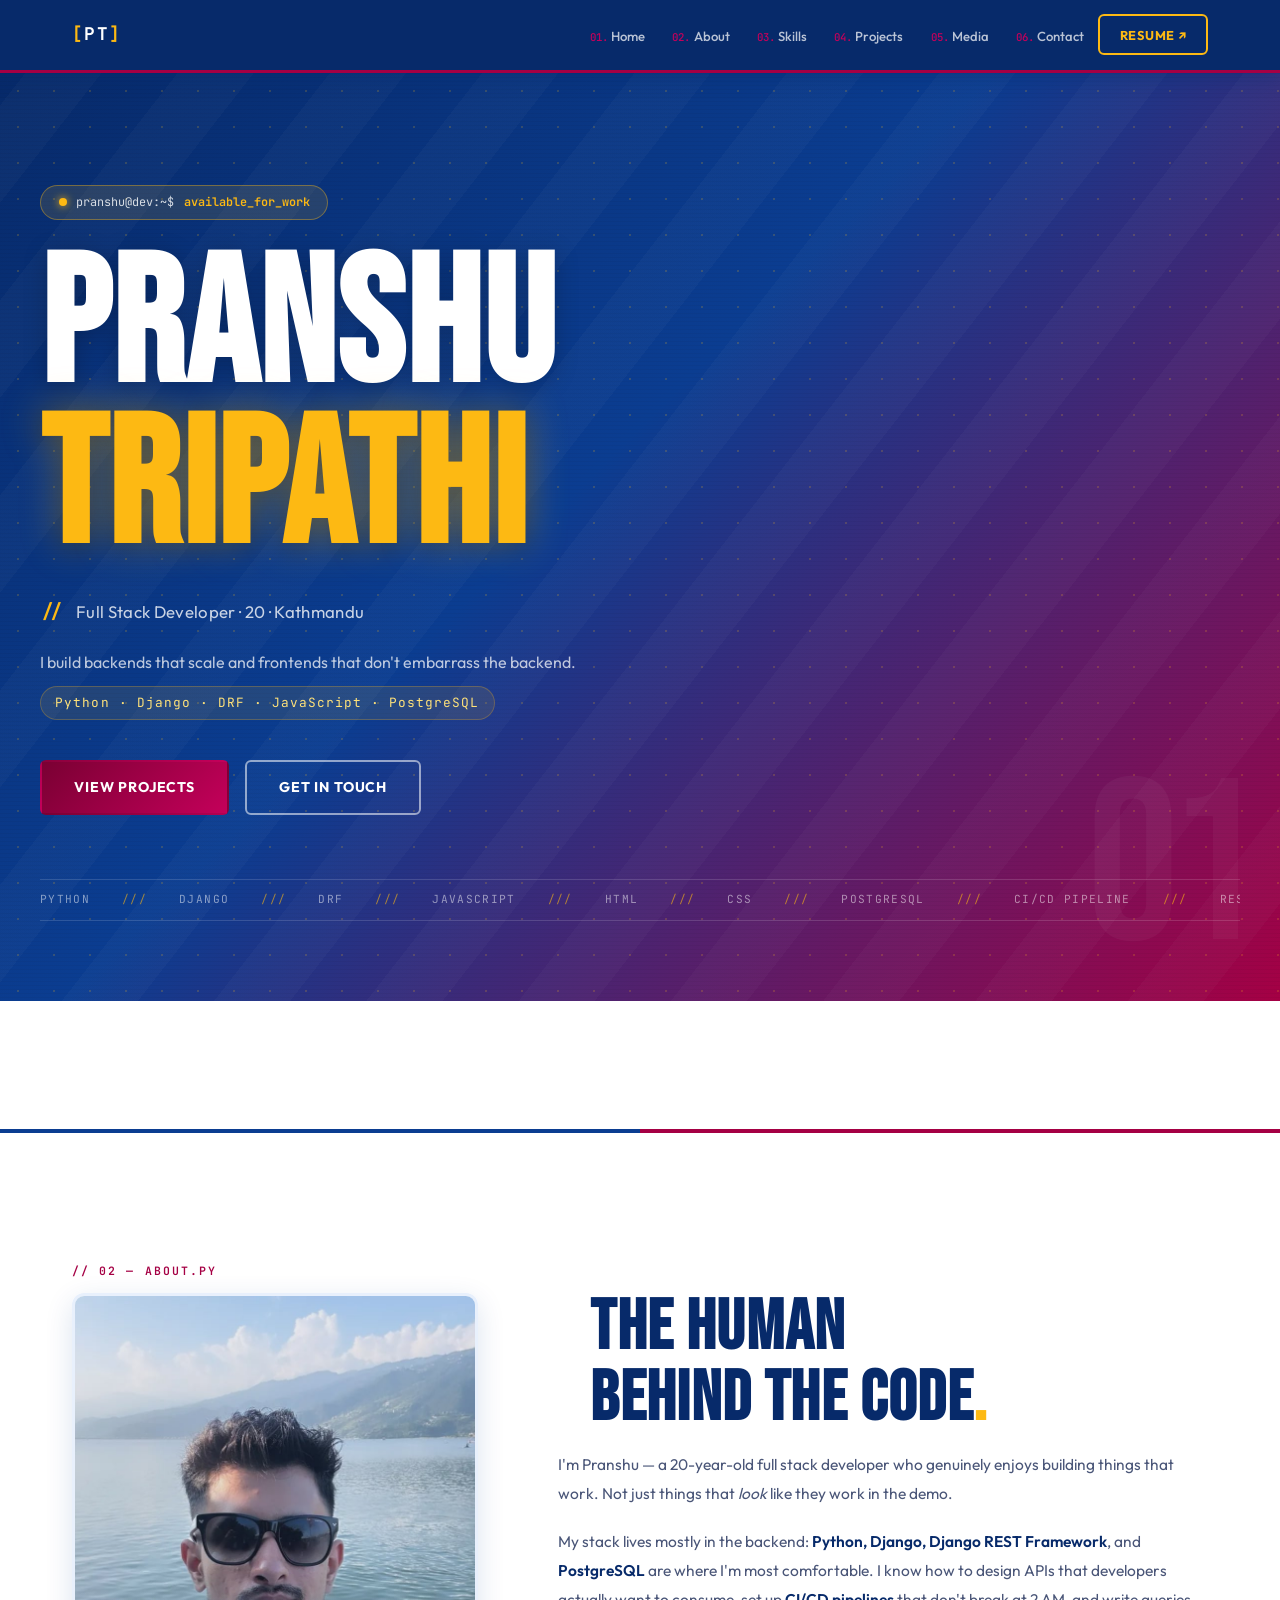
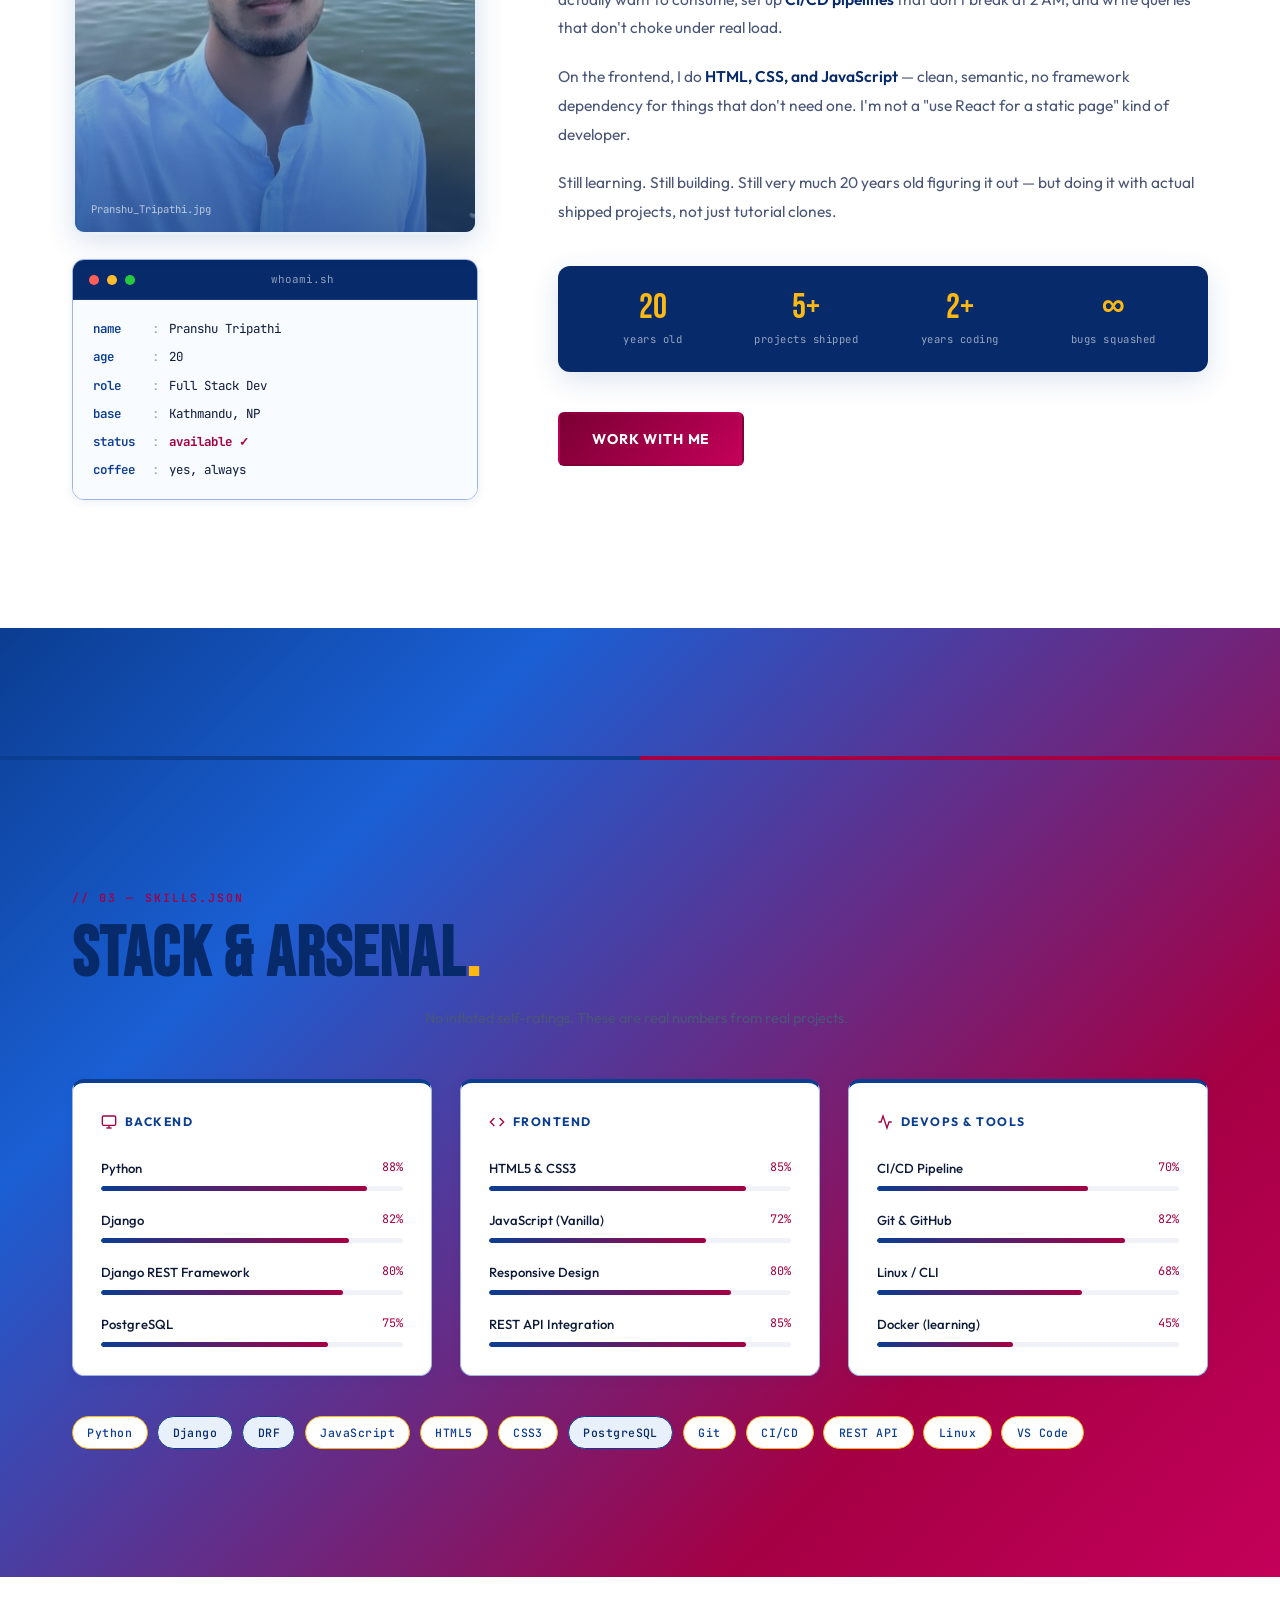
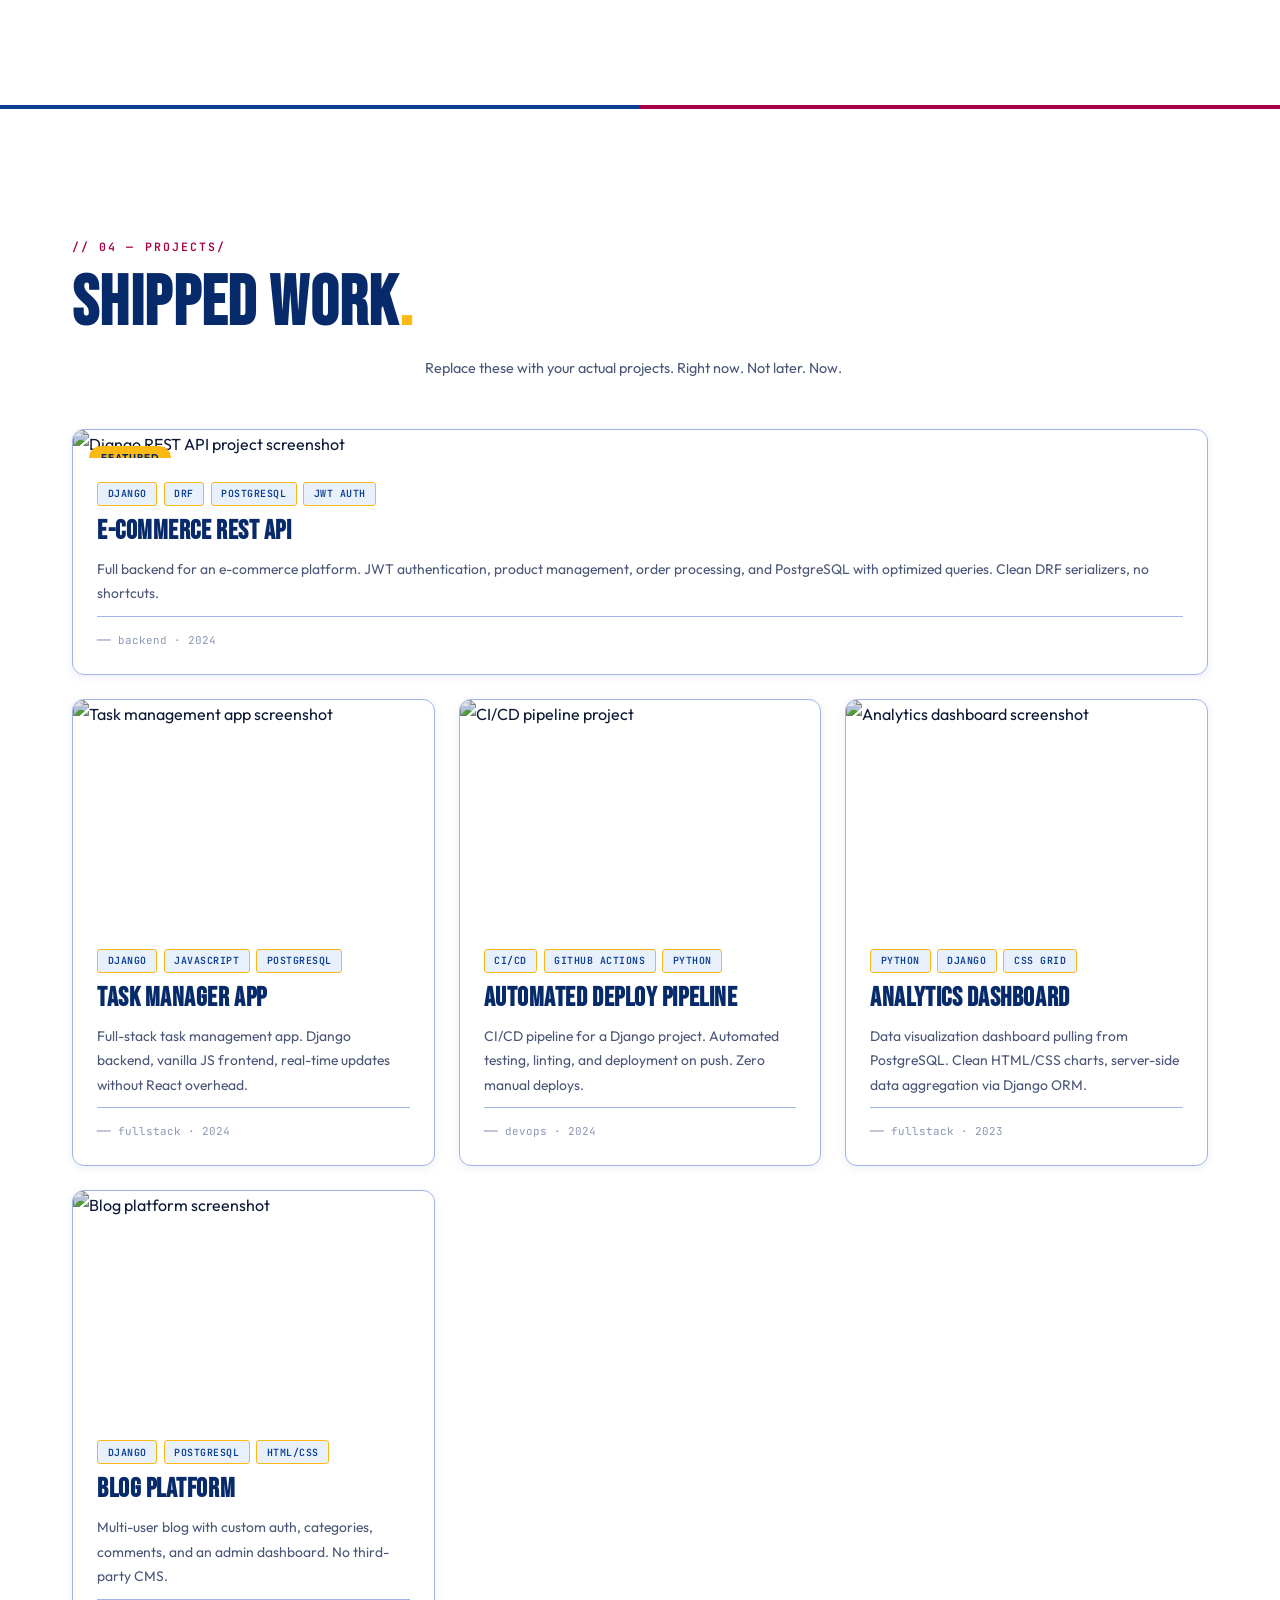
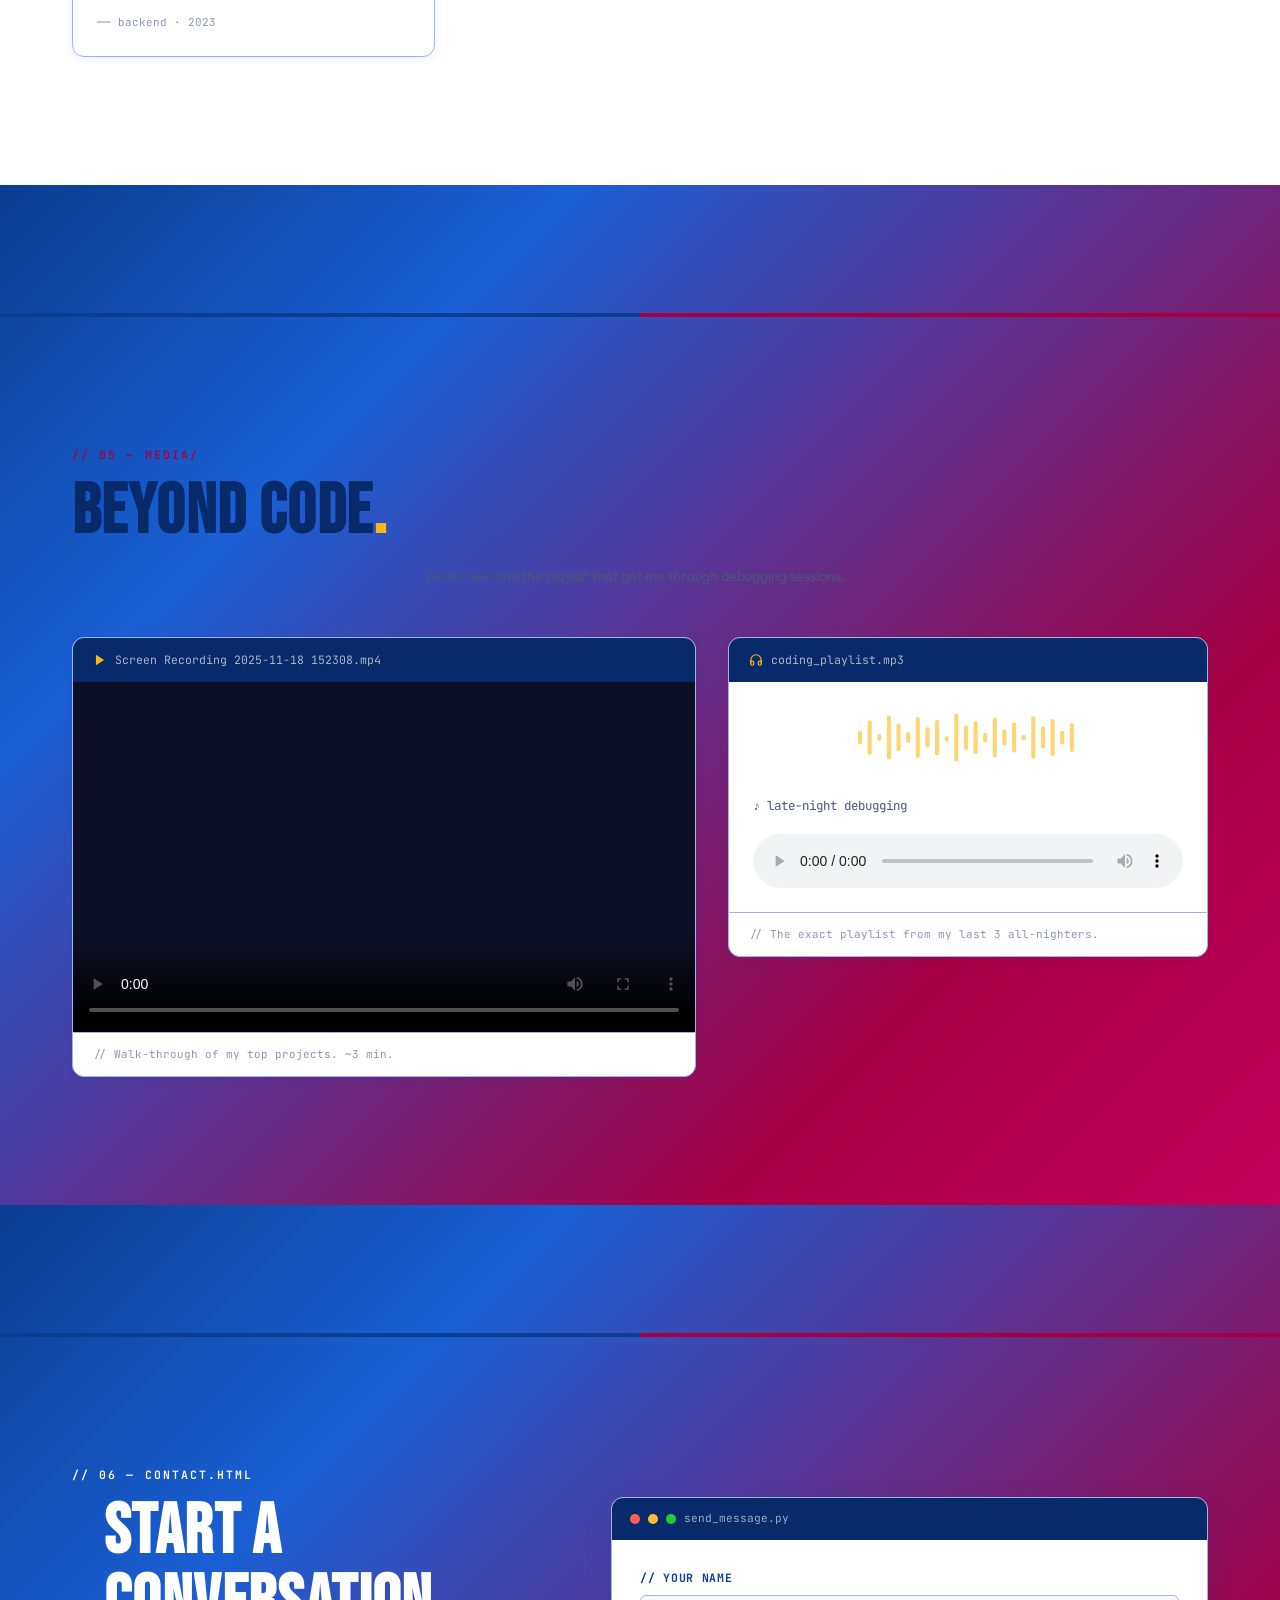
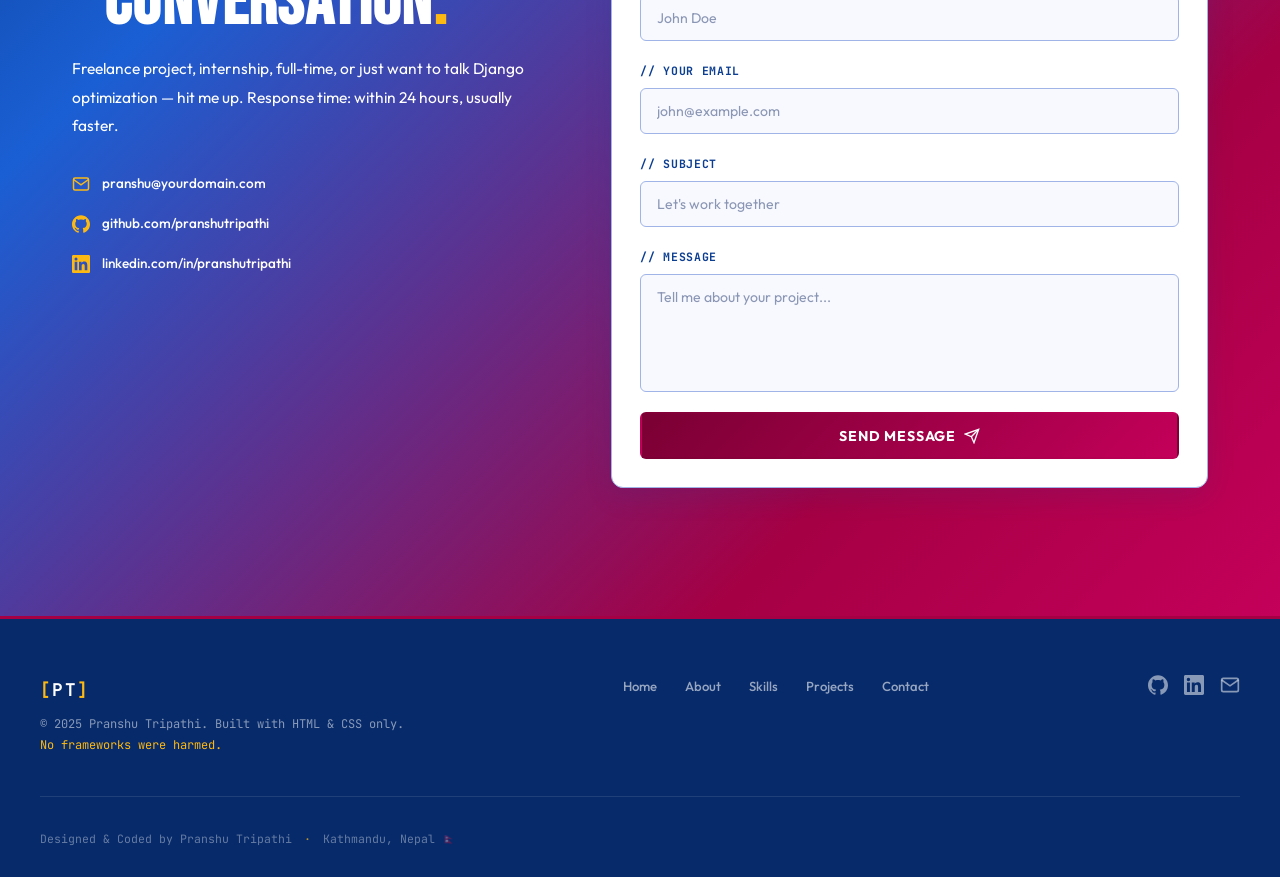
==== index.html @ 91848b18 "Initial portfolio commit" ====
<!DOCTYPE html>
<html lang="en">
<head>
  <meta charset="UTF-8" />
  <meta name="viewport" content="width=device-width, initial-scale=1.0" />
  <meta name="description" content="Pranshu Tripathi — Full Stack Developer. Python, Django, DRF, JavaScript, PostgreSQL." />
  <title>Pranshu Tripathi — Developer</title>

  <!-- Fonts: Bebas Neue (display) + JetBrains Mono (code/body) -->
  <link rel="preconnect" href="https://fonts.googleapis.com" />
  <link rel="preconnect" href="https://fonts.gstatic.com" crossorigin />
  <link href="https://fonts.googleapis.com/css2?family=Bebas+Neue&family=JetBrains+Mono:ital,wght@0,300;0,400;0,500;0,700;1,400&family=Outfit:wght@300;400;500;600&display=swap" rel="stylesheet" />
  <link rel="stylesheet" href="style.css" />
</head>
<body>

  <!-- ─────────────────────────────────────────────
       STICKY NAVIGATION
  ───────────────────────────────────────────── -->
  <header class="nav-header">
    <nav class="nav">
      <a href="#home" class="nav-logo">
        <span class="nav-logo__bracket">[</span>PT<span class="nav-logo__bracket">]</span>
      </a>

      <!-- CSS-only hamburger toggle -->
      <input type="checkbox" id="nav-toggle" class="nav-toggle-input" />
      <label for="nav-toggle" class="nav-burger" aria-label="Open navigation menu">
        <span></span><span></span><span></span>
      </label>

      <ul class="nav-links">
        <li><a href="#home" class="nav-link"><span class="nav-link__num">01.</span>Home</a></li>
        <li><a href="#about" class="nav-link"><span class="nav-link__num">02.</span>About</a></li>
        <li><a href="#skills" class="nav-link"><span class="nav-link__num">03.</span>Skills</a></li>
        <li><a href="#projects" class="nav-link"><span class="nav-link__num">04.</span>Projects</a></li>
        <li><a href="#media" class="nav-link"><span class="nav-link__num">05.</span>Media</a></li>
        <li><a href="#contact" class="nav-link"><span class="nav-link__num">06.</span>Contact</a></li>
        <li><a href="resume.pdf" class="btn-resume" target="_blank" rel="noopener">Resume ↗</a></li>
      </ul>
    </nav>
  </header>

  <main>

    <!-- ─────────────────────────────────────────────
         SECTION 01 — HERO
    ───────────────────────────────────────────── -->
    <section id="home" class="hero">

      <!-- Animated grid background -->
      <div class="hero-grid" aria-hidden="true"></div>

      <!-- Scan-line overlay -->
      <div class="hero-scanlines" aria-hidden="true"></div>

      <div class="hero-content">

        <!-- Terminal-style status bar -->
        <div class="hero-status" aria-label="Status: available">
          <span class="status-dot"></span>
          <span class="mono">pranshu@dev:~$</span>
          <span class="status-text">available_for_work</span>
        </div>

        <!-- Main heading -->
        <h1 class="hero-name">
          Pranshu<br />
          <span class="hero-name__last">Tripathi</span>
        </h1>

        <div class="hero-title-row">
          <span class="hero-slash">//</span>
          <p class="hero-subtitle">Full Stack Developer · 20 · Kathmandu</p>
        </div>

        <p class="hero-desc">
          I build backends that scale and frontends that don't embarrass the backend.<br />
          <span class="mono glow">Python · Django · DRF · JavaScript · PostgreSQL</span>
        </p>

        <div class="hero-cta">
          <a href="#projects" class="btn-primary">View Projects</a>
          <a href="#contact" class="btn-outline">Get in Touch</a>
        </div>

        <!-- Scrolling tech ticker -->
        <div class="ticker-wrap" aria-hidden="true">
          <div class="ticker">
            <span>Python</span><span class="sep">///</span>
            <span>Django</span><span class="sep">///</span>
            <span>DRF</span><span class="sep">///</span>
            <span>JavaScript</span><span class="sep">///</span>
            <span>HTML</span><span class="sep">///</span>
            <span>CSS</span><span class="sep">///</span>
            <span>PostgreSQL</span><span class="sep">///</span>
            <span>CI/CD Pipeline</span><span class="sep">///</span>
            <span>REST APIs</span><span class="sep">///</span>
            <span>Git</span><span class="sep">///</span>
            <!-- duplicate for infinite scroll illusion -->
            <span>Python</span><span class="sep">///</span>
            <span>Django</span><span class="sep">///</span>
            <span>DRF</span><span class="sep">///</span>
            <span>JavaScript</span><span class="sep">///</span>
            <span>HTML</span><span class="sep">///</span>
            <span>CSS</span><span class="sep">///</span>
            <span>PostgreSQL</span><span class="sep">///</span>
            <span>CI/CD Pipeline</span><span class="sep">///</span>
            <span>REST APIs</span><span class="sep">///</span>
            <span>Git</span><span class="sep">///</span>
          </div>
        </div>
      </div>

      <!-- Big decorative section number -->
      <div class="hero-deco" aria-hidden="true">01</div>
    </section>


    <!-- ─────────────────────────────────────────────
         SECTION 02 — ABOUT
    ───────────────────────────────────────────── -->
    <section id="about" class="about section">
      <div class="section-label mono" aria-hidden="true">// 02 &mdash; about.py</div>

      <div class="about-grid">

        <!-- Photo + terminal card -->
        <div class="about-left">
          <div class="photo-frame">
            <!-- Replace with your own photo -->
            <img
              src="./b78d75c4-980a-4c0c-a608-ef856ca46f0b.jfif"
              alt="Portrait of Pranshu Tripathi"
              class="about-photo"
              loading="lazy"
            />
            <div class="photo-overlay" aria-hidden="true">
              <span class="mono">Pranshu_Tripathi.jpg</span>
            </div>
          </div>

          <!-- Terminal info card -->
          <div class="terminal-card">
            <div class="terminal-bar" aria-hidden="true">
              <span class="dot dot--red"></span>
              <span class="dot dot--yellow"></span>
              <span class="dot dot--green"></span>
              <span class="mono terminal-title">whoami.sh</span>
            </div>
            <div class="terminal-body mono">
              <p><span class="t-key">name</span>    <span class="t-sep">:</span> <span class="t-val">Pranshu Tripathi</span></p>
              <p><span class="t-key">age</span>     <span class="t-sep">:</span> <span class="t-val">20</span></p>
              <p><span class="t-key">role</span>    <span class="t-sep">:</span> <span class="t-val">Full Stack Dev</span></p>
              <p><span class="t-key">base</span>    <span class="t-sep">:</span> <span class="t-val">Kathmandu, NP</span></p>
              <p><span class="t-key">status</span>  <span class="t-sep">:</span> <span class="t-val glow">available ✓</span></p>
              <p><span class="t-key">coffee</span>  <span class="t-sep">:</span> <span class="t-val">yes, always</span></p>
            </div>
          </div>
        </div>

        <!-- Bio text -->
        <div class="about-right">
          <h2 class="section-title">The human<br />behind the code<span class="accent">.</span></h2>

          <p class="about-text">
            I'm Pranshu — a 20-year-old full stack developer who genuinely enjoys building
            things that work. Not just things that <em>look</em> like they work in the demo.
          </p>
          <p class="about-text">
            My stack lives mostly in the backend: <strong>Python, Django, Django REST Framework</strong>,
            and <strong>PostgreSQL</strong> are where I'm most comfortable. I know how to design
            APIs that developers actually want to consume, set up <strong>CI/CD pipelines</strong>
            that don't break at 2 AM, and write queries that don't choke under real load.
          </p>
          <p class="about-text">
            On the frontend, I do <strong>HTML, CSS, and JavaScript</strong> — clean, semantic,
            no framework dependency for things that don't need one. I'm not a "use React for a
            static page" kind of developer.
          </p>
          <p class="about-text">
            Still learning. Still building. Still very much 20 years old figuring it out —
            but doing it with actual shipped projects, not just tutorial clones.
          </p>

          <!-- Stats -->
          <div class="about-stats">
            <div class="stat">
              <span class="stat-num accent">20</span>
              <span class="stat-label mono">years old</span>
            </div>
            <div class="stat">
              <span class="stat-num accent">5+</span>
              <span class="stat-label mono">projects shipped</span>
            </div>
            <div class="stat">
              <span class="stat-num accent">2+</span>
              <span class="stat-label mono">years coding</span>
            </div>
            <div class="stat">
              <span class="stat-num accent">∞</span>
              <span class="stat-label mono">bugs squashed</span>
            </div>
          </div>

          <a href="#contact" class="btn-primary">Work with me</a>
        </div>
      </div>
    </section>


    <!-- ─────────────────────────────────────────────
         SECTION 03 — SKILLS
    ───────────────────────────────────────────── -->
    <section id="skills" class="skills section">
      <div class="section-label mono" aria-hidden="true">// 03 &mdash; skills.json</div>
      <h2 class="section-title">Stack &amp; Arsenal<span class="accent">.</span></h2>
      <p class="section-sub">No inflated self-ratings. These are real numbers from real projects.</p>

      <div class="skills-grid">

        <!-- Backend -->
        <div class="skill-category">
          <h3 class="skill-cat-title">
            <svg width="16" height="16" viewBox="0 0 24 24" fill="none" stroke="currentColor" stroke-width="2" aria-hidden="true"><rect x="2" y="3" width="20" height="14" rx="2"/><line x1="8" y1="21" x2="16" y2="21"/><line x1="12" y1="17" x2="12" y2="21"/></svg>
            Backend
          </h3>
          <div class="skill-bars">

            <div class="skill-item">
              <div class="skill-meta">
                <span class="skill-name">Python</span>
                <span class="skill-pct accent">88%</span>
              </div>
              <div class="skill-track">
                <div class="skill-fill" style="--w:88%"></div>
              </div>
            </div>

            <div class="skill-item">
              <div class="skill-meta">
                <span class="skill-name">Django</span>
                <span class="skill-pct accent">82%</span>
              </div>
              <div class="skill-track">
                <div class="skill-fill" style="--w:82%"></div>
              </div>
            </div>

            <div class="skill-item">
              <div class="skill-meta">
                <span class="skill-name">Django REST Framework</span>
                <span class="skill-pct accent">80%</span>
              </div>
              <div class="skill-track">
                <div class="skill-fill" style="--w:80%"></div>
              </div>
            </div>

            <div class="skill-item">
              <div class="skill-meta">
                <span class="skill-name">PostgreSQL</span>
                <span class="skill-pct accent">75%</span>
              </div>
              <div class="skill-track">
                <div class="skill-fill" style="--w:75%"></div>
              </div>
            </div>

          </div>
        </div>

        <!-- Frontend -->
        <div class="skill-category">
          <h3 class="skill-cat-title">
            <svg width="16" height="16" viewBox="0 0 24 24" fill="none" stroke="currentColor" stroke-width="2" aria-hidden="true"><polyline points="16 18 22 12 16 6"/><polyline points="8 6 2 12 8 18"/></svg>
            Frontend
          </h3>
          <div class="skill-bars">

            <div class="skill-item">
              <div class="skill-meta">
                <span class="skill-name">HTML5 &amp; CSS3</span>
                <span class="skill-pct accent">85%</span>
              </div>
              <div class="skill-track">
                <div class="skill-fill" style="--w:85%"></div>
              </div>
            </div>

            <div class="skill-item">
              <div class="skill-meta">
                <span class="skill-name">JavaScript (Vanilla)</span>
                <span class="skill-pct accent">72%</span>
              </div>
              <div class="skill-track">
                <div class="skill-fill" style="--w:72%"></div>
              </div>
            </div>

            <div class="skill-item">
              <div class="skill-meta">
                <span class="skill-name">Responsive Design</span>
                <span class="skill-pct accent">80%</span>
              </div>
              <div class="skill-track">
                <div class="skill-fill" style="--w:80%"></div>
              </div>
            </div>

            <div class="skill-item">
              <div class="skill-meta">
                <span class="skill-name">REST API Integration</span>
                <span class="skill-pct accent">85%</span>
              </div>
              <div class="skill-track">
                <div class="skill-fill" style="--w:85%"></div>
              </div>
            </div>

          </div>
        </div>

        <!-- DevOps / Tools -->
        <div class="skill-category">
          <h3 class="skill-cat-title">
            <svg width="16" height="16" viewBox="0 0 24 24" fill="none" stroke="currentColor" stroke-width="2" aria-hidden="true"><polyline points="22 12 18 12 15 21 9 3 6 12 2 12"/></svg>
            DevOps &amp; Tools
          </h3>
          <div class="skill-bars">

            <div class="skill-item">
              <div class="skill-meta">
                <span class="skill-name">CI/CD Pipeline</span>
                <span class="skill-pct accent">70%</span>
              </div>
              <div class="skill-track">
                <div class="skill-fill" style="--w:70%"></div>
              </div>
            </div>

            <div class="skill-item">
              <div class="skill-meta">
                <span class="skill-name">Git &amp; GitHub</span>
                <span class="skill-pct accent">82%</span>
              </div>
              <div class="skill-track">
                <div class="skill-fill" style="--w:82%"></div>
              </div>
            </div>

            <div class="skill-item">
              <div class="skill-meta">
                <span class="skill-name">Linux / CLI</span>
                <span class="skill-pct accent">68%</span>
              </div>
              <div class="skill-track">
                <div class="skill-fill" style="--w:68%"></div>
              </div>
            </div>

            <div class="skill-item">
              <div class="skill-meta">
                <span class="skill-name">Docker (learning)</span>
                <span class="skill-pct accent">45%</span>
              </div>
              <div class="skill-track">
                <div class="skill-fill" style="--w:45%"></div>
              </div>
            </div>

          </div>
        </div>

      </div>

      <!-- Chip cloud -->
      <div class="chip-cloud" aria-label="Technology tags">
        <span class="chip">Python</span>
        <span class="chip chip--hi">Django</span>
        <span class="chip chip--hi">DRF</span>
        <span class="chip">JavaScript</span>
        <span class="chip">HTML5</span>
        <span class="chip">CSS3</span>
        <span class="chip chip--hi">PostgreSQL</span>
        <span class="chip">Git</span>
        <span class="chip">CI/CD</span>
        <span class="chip">REST API</span>
        <span class="chip">Linux</span>
        <span class="chip">VS Code</span>
      </div>
    </section>


    <!-- ─────────────────────────────────────────────
         SECTION 04 — PROJECTS
    ───────────────────────────────────────────── -->
    <section id="projects" class="projects section">
      <div class="section-label mono" aria-hidden="true">// 04 &mdash; projects/</div>
      <h2 class="section-title">Shipped Work<span class="accent">.</span></h2>
      <p class="section-sub">Replace these with your actual projects. Right now. Not later. Now.</p>

      <div class="projects-grid">

        <!-- Card 1 — Featured -->
        <article class="project-card project-card--featured">
          <div class="project-card__img-wrap">
            <img
              src="https://images.unsplash.com/photo-1555949963-aa79dcee981c?w=800&q=80"
              alt="Django REST API project screenshot"
              class="project-card__img"
              loading="lazy"
            />
            <div class="project-card__overlay">
              <a href="#" class="btn-outline btn-sm">Live ↗</a>
              <a href="#" class="btn-primary btn-sm">GitHub</a>
            </div>
            <span class="project-badge">Featured</span>
          </div>
          <div class="project-card__body">
            <div class="project-tags">
              <span class="tag">Django</span>
              <span class="tag">DRF</span>
              <span class="tag">PostgreSQL</span>
              <span class="tag">JWT Auth</span>
            </div>
            <h3 class="project-title">E-Commerce REST API</h3>
            <p class="project-desc">
              Full backend for an e-commerce platform. JWT authentication, product management,
              order processing, and PostgreSQL with optimized queries. Clean DRF serializers,
              no shortcuts.
            </p>
            <div class="project-footer mono">
              <span>── backend · 2024</span>
            </div>
          </div>
        </article>

        <!-- Card 2 -->
        <article class="project-card">
          <div class="project-card__img-wrap">
            <img
              src="https://images.unsplash.com/photo-1504868584819-f8e8b4b6d7e3?w=800&q=80"
              alt="Task management app screenshot"
              class="project-card__img"
              loading="lazy"
            />
            <div class="project-card__overlay">
              <a href="#" class="btn-outline btn-sm">Live ↗</a>
              <a href="#" class="btn-primary btn-sm">GitHub</a>
            </div>
          </div>
          <div class="project-card__body">
            <div class="project-tags">
              <span class="tag">Django</span>
              <span class="tag">JavaScript</span>
              <span class="tag">PostgreSQL</span>
            </div>
            <h3 class="project-title">Task Manager App</h3>
            <p class="project-desc">
              Full-stack task management app. Django backend, vanilla JS frontend,
              real-time updates without React overhead.
            </p>
            <div class="project-footer mono">
              <span>── fullstack · 2024</span>
            </div>
          </div>
        </article>

        <!-- Card 3 -->
        <article class="project-card">
          <div class="project-card__img-wrap">
            <img
              src="https://images.unsplash.com/photo-1558494949-ef010cbdcc31?w=800&q=80"
              alt="CI/CD pipeline project"
              class="project-card__img"
              loading="lazy"
            />
            <div class="project-card__overlay">
              <a href="#" class="btn-outline btn-sm">Live ↗</a>
              <a href="#" class="btn-primary btn-sm">GitHub</a>
            </div>
          </div>
          <div class="project-card__body">
            <div class="project-tags">
              <span class="tag">CI/CD</span>
              <span class="tag">GitHub Actions</span>
              <span class="tag">Python</span>
            </div>
            <h3 class="project-title">Automated Deploy Pipeline</h3>
            <p class="project-desc">
              CI/CD pipeline for a Django project. Automated testing, linting,
              and deployment on push. Zero manual deploys.
            </p>
            <div class="project-footer mono">
              <span>── devops · 2024</span>
            </div>
          </div>
        </article>

        <!-- Card 4 -->
        <article class="project-card">
          <div class="project-card__img-wrap">
            <img
              src="https://images.unsplash.com/photo-1551288049-bebda4e38f71?w=800&q=80"
              alt="Analytics dashboard screenshot"
              class="project-card__img"
              loading="lazy"
            />
            <div class="project-card__overlay">
              <a href="#" class="btn-outline btn-sm">Live ↗</a>
              <a href="#" class="btn-primary btn-sm">GitHub</a>
            </div>
          </div>
          <div class="project-card__body">
            <div class="project-tags">
              <span class="tag">Python</span>
              <span class="tag">Django</span>
              <span class="tag">CSS Grid</span>
            </div>
            <h3 class="project-title">Analytics Dashboard</h3>
            <p class="project-desc">
              Data visualization dashboard pulling from PostgreSQL. Clean
              HTML/CSS charts, server-side data aggregation via Django ORM.
            </p>
            <div class="project-footer mono">
              <span>── fullstack · 2023</span>
            </div>
          </div>
        </article>

        <!-- Card 5 -->
        <article class="project-card">
          <div class="project-card__img-wrap">
            <img
              src="https://images.unsplash.com/photo-1516321318423-f06f85e504b3?w=800&q=80"
              alt="Blog platform screenshot"
              class="project-card__img"
              loading="lazy"
            />
            <div class="project-card__overlay">
              <a href="#" class="btn-outline btn-sm">Live ↗</a>
              <a href="#" class="btn-primary btn-sm">GitHub</a>
            </div>
          </div>
          <div class="project-card__body">
            <div class="project-tags">
              <span class="tag">Django</span>
              <span class="tag">PostgreSQL</span>
              <span class="tag">HTML/CSS</span>
            </div>
            <h3 class="project-title">Blog Platform</h3>
            <p class="project-desc">
              Multi-user blog with custom auth, categories, comments, and
              an admin dashboard. No third-party CMS.
            </p>
            <div class="project-footer mono">
              <span>── backend · 2023</span>
            </div>
          </div>
        </article>

      </div>
    </section>


    <!-- ─────────────────────────────────────────────
         SECTION 05 — MEDIA (HTML5 audio + video)
    ───────────────────────────────────────────── -->
    <section id="media" class="media section">
      <div class="section-label mono" aria-hidden="true">// 05 &mdash; media/</div>
      <h2 class="section-title">Beyond Code<span class="accent">.</span></h2>
      <p class="section-sub">Demo reel and the playlist that got me through debugging sessions.</p>

      <div class="media-grid">

        <!-- Video -->
        <div class="media-block">
          <div class="media-block__header mono">
            <svg width="14" height="14" viewBox="0 0 24 24" fill="currentColor" aria-hidden="true"><polygon points="5 3 19 12 5 21 5 3"/></svg>
            Screen Recording 2025-11-18 152308.mp4
          </div>
          <div class="video-wrap">
            <video
              controls
              poster="https://images.unsplash.com/photo-1555949963-aa79dcee981c?w=900&q=60"
              class="media-video"
              aria-label="Pranshu Tripathi project demo reel"
            >
              <!-- Add your own video file here -->
              <source src="./Screen Recording 2025-11-18 152308.mp4" type="video/mp4" />
              <p class="mono">Browser doesn't support HTML5 video. <a href="./Screen Recording 2025-11-18 152308.mp4">Download it.</a></p>
            </video>
          </div>
          <p class="media-caption mono">// Walk-through of my top projects. ~3 min.</p>
        </div>

        <!-- Audio -->
        <div class="media-block">
          <div class="media-block__header mono">
            <svg width="14" height="14" viewBox="0 0 24 24" fill="none" stroke="currentColor" stroke-width="2" aria-hidden="true"><path d="M3 18v-6a9 9 0 0 1 18 0v6"/><path d="M21 19a2 2 0 0 1-2 2h-1a2 2 0 0 1-2-2v-3a2 2 0 0 1 2-2h3z"/><path d="M3 19a2 2 0 0 0 2 2h1a2 2 0 0 0 2-2v-3a2 2 0 0 0-2-2H3z"/></svg>
            coding_playlist.mp3
          </div>

          <div class="audio-card">
            <!-- Waveform art (pure SVG, CSS-animated) -->
            <div class="waveform-wrap" aria-hidden="true">
              <svg viewBox="0 0 320 80" class="waveform-svg" xmlns="http://www.w3.org/2000/svg">
                <rect x="0"   y="30" width="6" height="20" rx="3" class="wbar"/>
                <rect x="14"  y="15" width="6" height="50" rx="3" class="wbar" style="animation-delay:.1s"/>
                <rect x="28"  y="35" width="6" height="10" rx="3" class="wbar" style="animation-delay:.2s"/>
                <rect x="42"  y="8"  width="6" height="64" rx="3" class="wbar" style="animation-delay:.05s"/>
                <rect x="56"  y="20" width="6" height="40" rx="3" class="wbar" style="animation-delay:.15s"/>
                <rect x="70"  y="32" width="6" height="16" rx="3" class="wbar" style="animation-delay:.3s"/>
                <rect x="84"  y="10" width="6" height="60" rx="3" class="wbar" style="animation-delay:.08s"/>
                <rect x="98"  y="25" width="6" height="30" rx="3" class="wbar" style="animation-delay:.22s"/>
                <rect x="112" y="14" width="6" height="52" rx="3" class="wbar" style="animation-delay:.12s"/>
                <rect x="126" y="38" width="6" height="8"  rx="3" class="wbar" style="animation-delay:.35s"/>
                <rect x="140" y="5"  width="6" height="70" rx="3" class="wbar" style="animation-delay:.06s"/>
                <rect x="154" y="22" width="6" height="36" rx="3" class="wbar" style="animation-delay:.18s"/>
                <rect x="168" y="16" width="6" height="48" rx="3" class="wbar" style="animation-delay:.25s"/>
                <rect x="182" y="33" width="6" height="14" rx="3" class="wbar" style="animation-delay:.4s"/>
                <rect x="196" y="11" width="6" height="58" rx="3" class="wbar" style="animation-delay:.07s"/>
                <rect x="210" y="28" width="6" height="24" rx="3" class="wbar" style="animation-delay:.2s"/>
                <rect x="224" y="18" width="6" height="44" rx="3" class="wbar" style="animation-delay:.14s"/>
                <rect x="238" y="36" width="6" height="8"  rx="3" class="wbar" style="animation-delay:.32s"/>
                <rect x="252" y="9"  width="6" height="62" rx="3" class="wbar" style="animation-delay:.09s"/>
                <rect x="266" y="24" width="6" height="32" rx="3" class="wbar" style="animation-delay:.27s"/>
                <rect x="280" y="13" width="6" height="54" rx="3" class="wbar" style="animation-delay:.16s"/>
                <rect x="294" y="30" width="6" height="20" rx="3" class="wbar" style="animation-delay:.38s"/>
                <rect x="308" y="19" width="6" height="42" rx="3" class="wbar" style="animation-delay:.11s"/>
              </svg>
            </div>
            <p class="audio-track-name mono">♪ late-night debugging</p>
            <audio controls class="media-audio" aria-label="Coding playlist audio">
              <!-- Add your own audio file here -->
              <source src="./TKANDZ_-_TKANDZ_-_Now_Or_Never_heavenly_audio_Official_Audio_(mp3.pm).mp3" type="audio/mpeg" />
              <p class="mono">Browser doesn't support HTML5 audio. <a href="./TKANDZ_-_TKANDZ_-_Now_Or_Never_heavenly_audio_Official_Audio_(mp3.pm).mp3">Download it.</a></p>
            </audio>
          </div>
          <p class="media-caption mono">// The exact playlist from my last 3 all-nighters.</p>
        </div>

      </div>
    </section>


    <!-- ─────────────────────────────────────────────
         SECTION 06 — CONTACT
    ───────────────────────────────────────────── -->
    <section id="contact" class="contact section">
      <div class="section-label mono" aria-hidden="true">// 06 &mdash; contact.html</div>

      <div class="contact-grid">

        <!-- Left: Copy -->
        <div class="contact-left">
          <h2 class="section-title">Start a<br />conversation<span class="accent">.</span></h2>
          <p class="contact-desc">
            Freelance project, internship, full-time, or just want to talk Django optimization —
            hit me up. Response time: within 24 hours, usually faster.
          </p>

          <ul class="contact-info">
            <li class="contact-info__item">
              <svg width="18" height="18" viewBox="0 0 24 24" fill="none" stroke="currentColor" stroke-width="2" aria-hidden="true"><path d="M4 4h16c1.1 0 2 .9 2 2v12c0 1.1-.9 2-2 2H4c-1.1 0-2-.9-2-2V6c0-1.1.9-2 2-2z"/><polyline points="22,6 12,13 2,6"/></svg>
              <a href="mailto:pranshu@yourdomain.com" class="contact-link">pranshu@yourdomain.com</a>
            </li>
            <li class="contact-info__item">
              <!-- GitHub SVG -->
              <svg width="18" height="18" viewBox="0 0 24 24" fill="currentColor" aria-hidden="true"><path d="M12 .297c-6.63 0-12 5.373-12 12 0 5.303 3.438 9.8 8.205 11.385.6.113.82-.258.82-.577 0-.285-.01-1.04-.015-2.04-3.338.724-4.042-1.61-4.042-1.61C4.422 18.07 3.633 17.7 3.633 17.7c-1.087-.744.084-.729.084-.729 1.205.084 1.838 1.236 1.838 1.236 1.07 1.835 2.809 1.305 3.495.998.108-.776.417-1.305.76-1.605-2.665-.3-5.466-1.332-5.466-5.93 0-1.31.465-2.38 1.235-3.22-.135-.303-.54-1.523.105-3.176 0 0 1.005-.322 3.3 1.23.96-.267 1.98-.399 3-.405 1.02.006 2.04.138 3 .405 2.28-1.552 3.285-1.23 3.285-1.23.645 1.653.24 2.873.12 3.176.765.84 1.23 1.91 1.23 3.22 0 4.61-2.805 5.625-5.475 5.92.42.36.81 1.096.81 2.22 0 1.606-.015 2.896-.015 3.286 0 .315.21.69.825.57C20.565 22.092 24 17.592 24 12.297c0-6.627-5.373-12-12-12"/></svg>
              <a href="https://github.com/pranshutripathi" target="_blank" rel="noopener" class="contact-link">github.com/pranshutripathi</a>
            </li>
            <li class="contact-info__item">
              <!-- LinkedIn SVG -->
              <svg width="18" height="18" viewBox="0 0 24 24" fill="currentColor" aria-hidden="true"><path d="M20.447 20.452h-3.554v-5.569c0-1.328-.027-3.037-1.852-3.037-1.853 0-2.136 1.445-2.136 2.939v5.667H9.351V9h3.414v1.561h.046c.477-.9 1.637-1.85 3.37-1.85 3.601 0 4.267 2.37 4.267 5.455v6.286zM5.337 7.433a2.062 2.062 0 0 1-2.063-2.065 2.064 2.064 0 1 1 2.063 2.065zm1.782 13.019H3.555V9h3.564v11.452zM22.225 0H1.771C.792 0 0 .774 0 1.729v20.542C0 23.227.792 24 1.771 24h20.451C23.2 24 24 23.227 24 22.271V1.729C24 .774 23.2 0 22.222 0h.003z"/></svg>
              <a href="https://linkedin.com/in/pranshutripathi" target="_blank" rel="noopener" class="contact-link">linkedin.com/in/pranshutripathi</a>
            </li>
          </ul>
        </div>

        <!-- Right: Form -->
        <div class="contact-right">
          <div class="form-terminal-bar mono" aria-hidden="true">
            <span class="dot dot--red"></span>
            <span class="dot dot--yellow"></span>
            <span class="dot dot--green"></span>
            <span>send_message.py</span>
          </div>
          <form class="contact-form" action="#" method="POST" novalidate>
            <div class="form-group">
              <label for="name" class="form-label mono">// your name</label>
              <input
                type="text"
                id="name"
                name="name"
                class="form-input"
                placeholder="John Doe"
                required
                autocomplete="name"
              />
            </div>

            <div class="form-group">
              <label for="email" class="form-label mono">// your email</label>
              <input
                type="email"
                id="email"
                name="email"
                class="form-input"
                placeholder="john@example.com"
                required
                autocomplete="email"
              />
            </div>

            <div class="form-group">
              <label for="subject" class="form-label mono">// subject</label>
              <input
                type="text"
                id="subject"
                name="subject"
                class="form-input"
                placeholder="Let's work together"
                required
              />
            </div>

            <div class="form-group">
              <label for="message" class="form-label mono">// message</label>
              <textarea
                id="message"
                name="message"
                class="form-textarea"
                rows="5"
                placeholder="Tell me about your project..."
                required
              ></textarea>
            </div>

            <button type="submit" class="btn-primary btn-full">
              Send Message
              <svg width="16" height="16" viewBox="0 0 24 24" fill="none" stroke="currentColor" stroke-width="2" aria-hidden="true"><line x1="22" y1="2" x2="11" y2="13"/><polygon points="22 2 15 22 11 13 2 9 22 2"/></svg>
            </button>
          </form>
        </div>

      </div>
    </section>

  </main>


  <!-- ─────────────────────────────────────────────
       FOOTER
  ───────────────────────────────────────────── -->
  <footer class="footer">
    <div class="footer-inner">
      <div class="footer-left">
        <span class="nav-logo mono">
          <span class="nav-logo__bracket">[</span>PT<span class="nav-logo__bracket">]</span>
        </span>
        <p class="footer-copy mono">
          © 2025 Pranshu Tripathi. Built with HTML &amp; CSS only.<br />
          <span class="accent">No frameworks were harmed.</span>
        </p>
      </div>

      <nav class="footer-nav" aria-label="Footer navigation">
        <a href="#home">Home</a>
        <a href="#about">About</a>
        <a href="#skills">Skills</a>
        <a href="#projects">Projects</a>
        <a href="#contact">Contact</a>
      </nav>

      <div class="footer-socials">
        <a href="https://github.com/pranshutripathi" target="_blank" rel="noopener" aria-label="GitHub">
          <svg width="20" height="20" viewBox="0 0 24 24" fill="currentColor"><path d="M12 .297c-6.63 0-12 5.373-12 12 0 5.303 3.438 9.8 8.205 11.385.6.113.82-.258.82-.577 0-.285-.01-1.04-.015-2.04-3.338.724-4.042-1.61-4.042-1.61C4.422 18.07 3.633 17.7 3.633 17.7c-1.087-.744.084-.729.084-.729 1.205.084 1.838 1.236 1.838 1.236 1.07 1.835 2.809 1.305 3.495.998.108-.776.417-1.305.76-1.605-2.665-.3-5.466-1.332-5.466-5.93 0-1.31.465-2.38 1.235-3.22-.135-.303-.54-1.523.105-3.176 0 0 1.005-.322 3.3 1.23.96-.267 1.98-.399 3-.405 1.02.006 2.04.138 3 .405 2.28-1.552 3.285-1.23 3.285-1.23.645 1.653.24 2.873.12 3.176.765.84 1.23 1.91 1.23 3.22 0 4.61-2.805 5.625-5.475 5.92.42.36.81 1.096.81 2.22 0 1.606-.015 2.896-.015 3.286 0 .315.21.69.825.57C20.565 22.092 24 17.592 24 12.297c0-6.627-5.373-12-12-12"/></svg>
        </a>
        <a href="https://linkedin.com/in/pranshutripathi" target="_blank" rel="noopener" aria-label="LinkedIn">
          <svg width="20" height="20" viewBox="0 0 24 24" fill="currentColor"><path d="M20.447 20.452h-3.554v-5.569c0-1.328-.027-3.037-1.852-3.037-1.853 0-2.136 1.445-2.136 2.939v5.667H9.351V9h3.414v1.561h.046c.477-.9 1.637-1.85 3.37-1.85 3.601 0 4.267 2.37 4.267 5.455v6.286zM5.337 7.433a2.062 2.062 0 0 1-2.063-2.065 2.064 2.064 0 1 1 2.063 2.065zm1.782 13.019H3.555V9h3.564v11.452zM22.225 0H1.771C.792 0 0 .774 0 1.729v20.542C0 23.227.792 24 1.771 24h20.451C23.2 24 24 23.227 24 22.271V1.729C24 .774 23.2 0 22.222 0h.003z"/></svg>
        </a>
        <a href="mailto:pranshu@yourdomain.com" aria-label="Email">
          <svg width="20" height="20" viewBox="0 0 24 24" fill="none" stroke="currentColor" stroke-width="2"><path d="M4 4h16c1.1 0 2 .9 2 2v12c0 1.1-.9 2-2 2H4c-1.1 0-2-.9-2-2V6c0-1.1.9-2 2-2z"/><polyline points="22,6 12,13 2,6"/></svg>
        </a>
      </div>
    </div>

    <div class="footer-bottom mono">
      <span>Designed &amp; Coded by Pranshu Tripathi</span>
      <span class="accent">·</span>
      <span>Kathmandu, Nepal 🇳🇵</span>
    </div>
  </footer>

</body>
</html>
---- style.css ----
/* ============================================================
   PRANSHU TRIPATHI — PORTFOLIO CSS
   Theme: Blaugrana (FC Barcelona Inspired)
   60% Deep Blue · 30% Crimson Red · 10% Gold
   Fonts: Bebas Neue (display) + JetBrains Mono (code) + Outfit (body)
============================================================ */

/* ─────────────────────────────────────────────
   01. CSS CUSTOM PROPERTIES
       60-30-10 Color Rule:
         60% → --blue  (dominant: backgrounds, nav, structure)
         30% → --red   (secondary: headings, borders, accents)
         10% → --gold  (highlight: CTAs, hover states, dots)
───────────────────────────────────────────── */
:root {
  /* === Blaugrana Core Palette === */
  --blue:          #0B3D91;
  --blue-dark:     #072a6a;
  --blue-mid:      #0f4db5;
  --blue-light:    #1a5fd4;
  --blue-faint:    #e8f0fc;

  --red:           #A50044;
  --red-dark:      #7a0033;
  --red-light:     #c4005a;

  --gold:          #FDB913;
  --gold-dark:     #d99a0a;
  --gold-light:    #ffe27a;

  /* === Neutral Scale === */
  --white:         #ffffff;
  --off-white:     #f8f9ff;
  --light-gray:    #f0f2f8;
  --mid-gray:      #9aa3b8;
  --dark-gray:     #3d4563;
  --near-black:    #0d1024;

  /* === Surfaces === */
  --bg-body:       linear-gradient(135deg, #0B3D91 0%, #1a5fd4 25%, #A50044 75%, #c4005a 100%);
  --bg-card:       rgba(255, 255, 255, 0.95);
  --bg-alt:        rgba(11, 61, 145, 0.08);
  --border:        #a0b4e8;
  --border-hi:     #FDB913;

  /* === Typography Colors === */
  --text-primary:  #0d1a3a;
  --text-muted:    #4a5678;
  --text-dim:      #8a96b4;

  /* === Fonts === */
  --font-display:  'Bebas Neue', sans-serif;
  --font-mono:     'JetBrains Mono', monospace;
  --font-body:     'Outfit', sans-serif;

  /* === Layout === */
  --container:     1200px;
  --section-pad:   clamp(5rem, 10vw, 9rem);

  /* === Effects === */
  --radius:        6px;
  --radius-lg:     12px;
  --transition:    0.3s cubic-bezier(0.4, 0, 0.2, 1);
  --shadow-sm:     0 2px 10px rgba(11,61,145,0.09);
  --shadow-md:     0 8px 28px rgba(11,61,145,0.14);
  --shadow-lg:     0 16px 48px rgba(11,61,145,0.18);
  --shadow-red:    0 8px 28px rgba(165,0,68,0.20);
  --shadow-gold:   0 6px 20px rgba(253,185,19,0.35);

  /* Gradient shortcuts */
  --grad-hero:     linear-gradient(135deg, #072a6a 0%, #0B3D91 45%, #A50044 100%);
  --grad-blue:     linear-gradient(135deg, var(--blue-dark), var(--blue-mid));
  --grad-red:      linear-gradient(135deg, var(--red-dark), var(--red-light));
  --grad-gold:     linear-gradient(135deg, var(--gold-dark), var(--gold-light));
  --grad-stripe:   linear-gradient(90deg,
                     var(--blue) 0%, var(--blue) 50%,
                     var(--red)  50%, var(--red)  100%);
}

/* ─────────────────────────────────────────────
   02. RESET & BASE
───────────────────────────────────────────── */
*, *::before, *::after { box-sizing: border-box; margin: 0; padding: 0; }

html { scroll-behavior: smooth; font-size: 16px; }

body {
  font-family: var(--font-body);
  background: var(--bg-body);
  color: var(--text-primary);
  line-height: 1.75;
  overflow-x: hidden;
}

img { max-width: 100%; display: block; }
a   { color: inherit; text-decoration: none; }
ul  { list-style: none; }

/* ─────────────────────────────────────────────
   03. UTILITY
───────────────────────────────────────────── */
.mono   { font-family: var(--font-mono); }
.accent { color: var(--gold); }
.muted  { color: var(--text-muted); }
.glow   { color: var(--gold-light); }

/* ─────────────────────────────────────────────
   04. SCROLLBAR
───────────────────────────────────────────── */
::-webkit-scrollbar { width: 6px; }
::-webkit-scrollbar-track { background: var(--bg-body); }
::-webkit-scrollbar-thumb { background: var(--blue); border-radius: 6px; }
::-webkit-scrollbar-thumb:hover { background: var(--red); }

/* ─────────────────────────────────────────────
   05. SELECTION
───────────────────────────────────────────── */
::selection { background: rgba(11,61,145,0.18); color: var(--blue-dark); }

/* ─────────────────────────────────────────────
   06. BUTTONS
───────────────────────────────────────────── */

/* Primary — Red background → Gold on hover */
.btn-primary {
  display: inline-flex;
  align-items: center;
  gap: 0.5rem;
  padding: 0.8rem 2rem;
  background: var(--grad-red);
  color: var(--white);
  font-family: var(--font-body);
  font-size: 0.88rem;
  font-weight: 700;
  letter-spacing: 0.06em;
  text-transform: uppercase;
  border: 2px solid transparent;
  border-radius: var(--radius);
  cursor: pointer;
  transition: background var(--transition), color var(--transition),
              box-shadow var(--transition), transform var(--transition);
}
.btn-primary:hover {
  background: var(--grad-gold);
  color: var(--blue-dark);
  box-shadow: var(--shadow-gold);
  transform: translateY(-3px);
}
.btn-primary:active { transform: translateY(-1px); }

/* Outline — white border in hero, blue elsewhere */
.btn-outline {
  display: inline-flex;
  align-items: center;
  gap: 0.5rem;
  padding: 0.78rem 2rem;
  background: transparent;
  color: var(--white);
  font-family: var(--font-body);
  font-size: 0.88rem;
  font-weight: 700;
  letter-spacing: 0.06em;
  text-transform: uppercase;
  border: 2px solid rgba(255,255,255,0.55);
  border-radius: var(--radius);
  cursor: pointer;
  transition: background var(--transition), color var(--transition),
              border-color var(--transition), transform var(--transition);
}
.btn-outline:hover {
  background: var(--white);
  color: var(--blue-dark);
  border-color: var(--white);
  transform: translateY(-3px);
}

/* Small variant */
.btn-sm { padding: 0.45rem 1.1rem; font-size: 0.76rem; }

/* Full-width */
.btn-full { width: 100%; justify-content: center; }

/* Resume — gold outlined */
.btn-resume {
  display: inline-block;
  padding: 0.45rem 1.2rem;
  background: transparent;
  color: var(--gold);
  font-family: var(--font-body);
  font-size: 0.8rem;
  font-weight: 700;
  letter-spacing: 0.06em;
  text-transform: uppercase;
  border: 2px solid var(--gold);
  border-radius: var(--radius);
  transition: background var(--transition), color var(--transition), transform var(--transition);
}
.btn-resume:hover {
  background: var(--gold);
  color: var(--blue-dark);
  transform: translateY(-2px);
}

/* ─────────────────────────────────────────────
   07. NAVIGATION
   60% Blue background · Gold accents · Red indicators
───────────────────────────────────────────── */
.nav-header {
  position: sticky;
  top: 0;
  z-index: 100;
  background: var(--blue-dark);
  border-bottom: 3px solid var(--red);
  box-shadow: 0 2px 20px rgba(7,42,106,0.45);
}

.nav {
  display: flex;
  align-items: center;
  justify-content: space-between;
  max-width: var(--container);
  margin: 0 auto;
  padding: 0.9rem 2rem;
  position: relative;
}

/* Logo */
.nav-logo {
  font-family: var(--font-mono);
  font-size: 1.1rem;
  font-weight: 700;
  color: var(--white);
  letter-spacing: 0.08em;
  z-index: 2;
  transition: opacity var(--transition);
}
.nav-logo:hover { opacity: 0.85; }
.nav-logo__bracket { color: var(--gold); }

/* Links list */
.nav-links {
  display: flex;
  align-items: center;
  gap: 0.1rem;
}

/* Individual link */
.nav-link {
  font-family: var(--font-body);
  font-size: 0.82rem;
  font-weight: 500;
  color: rgba(255,255,255,0.72);
  padding: 0.45rem 0.8rem;
  border-radius: var(--radius);
  position: relative;
  transition: color var(--transition);
}
/* Gold underline on hover */
.nav-link::after {
  content: '';
  position: absolute;
  bottom: 2px;
  left: 0.8rem;
  right: 0.8rem;
  height: 2px;
  background: var(--gold);
  transform: scaleX(0);
  transform-origin: left;
  transition: transform var(--transition);
}
.nav-link:hover { color: var(--white); }
.nav-link:hover::after { transform: scaleX(1); }

/* Number prefix — red-light */
.nav-link__num {
  color: var(--red-light);
  font-family: var(--font-mono);
  font-size: 0.67rem;
  margin-right: 0.2rem;
}

/* CSS-only hamburger */
.nav-toggle-input { display: none; }

.nav-burger {
  display: none;
  flex-direction: column;
  gap: 5px;
  cursor: pointer;
  z-index: 2;
  padding: 4px;
}
.nav-burger span {
  display: block;
  width: 24px;
  height: 2px;
  background: var(--gold);
  border-radius: 2px;
  transition: transform var(--transition), opacity var(--transition);
}

/* ─────────────────────────────────────────────
   08. SHARED SECTION STYLES
───────────────────────────────────────────── */

/* Sections are full-width; inner content constrained by container */
.about, .skills, .projects, .media, .contact {
  padding: var(--section-pad) 0;
  width: 100%;
}

/* Blaugrana stripe divider at top of each section */
.about::before,
.skills::before,
.projects::before,
.media::before,
.contact::before {
  content: '';
  display: block;
  height: 4px;
  background: var(--grad-stripe);
}

/* Alternating backgrounds */
.about    { background: var(--white); }
.skills   { background: linear-gradient(135deg, #0B3D91 0%, #1a5fd4 25%, #A50044 75%, #c4005a 100%); }
.projects { background: var(--white); }
.media    { background: linear-gradient(135deg, #0B3D91 0%, #1a5fd4 25%, #A50044 75%, #c4005a 100%); }
.contact  { background: linear-gradient(135deg, #0B3D91 0%, #1a5fd4 25%, #A50044 75%, #c4005a 100%); }

/* Inner wrapper for all section content */
.section-label,
.section-title,
.section-sub,
.about-grid,
.skills-grid,
.chip-cloud,
.projects-grid,
.media-grid,
.contact-grid {
  max-width: var(--container);
  margin-left: auto;
  margin-right: auto;
  padding-left: 2rem;
  padding-right: 2rem;
}

/* Small section label */
.section-label {
  display: block;
  font-size: 0.72rem;
  color: var(--red);
  letter-spacing: 0.18em;
  text-transform: uppercase;
  font-weight: 600;
  margin-bottom: 0.75rem;
  padding-top: var(--section-pad);
}

/* Display heading */
.section-title {
  font-family: var(--font-display);
  font-size: clamp(2.8rem, 5.5vw, 5rem);
  line-height: 1.0;
  letter-spacing: 0.02em;
  color: var(--blue-dark);
  margin-bottom: 1rem;
  display: block;
}
.section-title .accent { color: var(--gold); }

/* Contact section light text for visibility on gradient */
.contact .section-label { color: var(--white); }
.contact .section-title { color: var(--white); }

/* Subheading */
.section-sub {
  display: block;
  font-size: 0.9rem;
  color: var(--text-muted);
  margin-bottom: 3rem;
  max-width: 55ch;
}

/* ─────────────────────────────────────────────
   09. HERO
   Full-page · Blue-to-Red gradient · White text
───────────────────────────────────────────── */
.hero {
  position: relative;
  min-height: 100svh;
  display: flex;
  align-items: center;
  overflow: hidden;
  padding: 7rem 2rem 5rem;
  background: var(--grad-hero);
}

/* Diagonal stripe texture overlay */
.hero::before {
  content: '';
  position: absolute;
  inset: 0;
  background: repeating-linear-gradient(
    -52deg,
    transparent 0,
    transparent 60px,
    rgba(255,255,255,0.022) 60px,
    rgba(255,255,255,0.022) 120px
  );
  pointer-events: none;
}

/* Gold dot grid */
.hero-grid {
  position: absolute;
  inset: 0;
  background-image: radial-gradient(circle, rgba(253,185,19,0.18) 1px, transparent 1px);
  background-size: 36px 36px;
  animation: gridPulse 6s ease-in-out infinite;
  pointer-events: none;
}
@keyframes gridPulse {
  0%, 100% { opacity: 0.4; }
  50%       { opacity: 0.9; }
}

/* Scan-line overlay */
.hero-scanlines {
  position: absolute;
  inset: 0;
  background: repeating-linear-gradient(
    0deg,
    transparent,
    transparent 3px,
    rgba(0,0,0,0.035) 3px,
    rgba(0,0,0,0.035) 4px
  );
  pointer-events: none;
}

/* Content */
.hero-content {
  position: relative;
  z-index: 1;
  max-width: var(--container);
  width: 100%;
  margin: 0 auto;
  animation: fadeUp 0.8s ease both;
}

@keyframes fadeUp {
  from { opacity: 0; transform: translateY(28px); }
  to   { opacity: 1; transform: translateY(0); }
}

/* Status pill */
.hero-status {
  display: inline-flex;
  align-items: center;
  gap: 0.6rem;
  padding: 0.4rem 1.1rem;
  background: rgba(253,185,19,0.12);
  border: 1px solid rgba(253,185,19,0.38);
  border-radius: 999px;
  font-family: var(--font-mono);
  font-size: 0.74rem;
  color: rgba(255,255,255,0.82);
  margin-bottom: 1.75rem;
  animation: fadeUp 0.6s 0.1s ease both;
}

.status-dot {
  width: 8px;
  height: 8px;
  border-radius: 50%;
  background: var(--gold);
  box-shadow: 0 0 8px var(--gold);
  flex-shrink: 0;
  animation: blink 2s ease infinite;
}
@keyframes blink {
  0%, 100% { opacity: 1; }
  50%       { opacity: 0.25; }
}

.status-text { color: var(--gold); font-weight: 600; }

/* Name */
.hero-name {
  font-family: var(--font-display);
  font-size: clamp(5rem, 14vw, 12rem);
  line-height: 0.9;
  letter-spacing: 0.01em;
  color: var(--white);
  margin-bottom: 1.5rem;
  text-shadow: 0 4px 24px rgba(0,0,0,0.22);
  animation: fadeUp 0.7s 0.15s ease both;
}

/* "Tripathi" — Gold */
.hero-name__last {
  color: var(--gold);
  text-shadow: 0 0 40px rgba(253,185,19,0.4), 0 4px 24px rgba(0,0,0,0.3);
}

/* Subtitle row */
.hero-title-row {
  display: flex;
  align-items: center;
  gap: 0.75rem;
  margin-bottom: 1.25rem;
  animation: fadeUp 0.7s 0.2s ease both;
}
.hero-slash {
  font-family: var(--font-mono);
  color: var(--gold);
  font-size: 1.2rem;
  font-weight: 700;
}
.hero-subtitle {
  font-family: var(--font-body);
  font-size: clamp(0.9rem, 2vw, 1.05rem);
  color: rgba(255,255,255,0.78);
  letter-spacing: 0.02em;
}

/* Description */
.hero-desc {
  font-size: 1rem;
  color: rgba(255,255,255,0.72);
  margin-bottom: 2.5rem;
  max-width: 55ch;
  line-height: 1.85;
  animation: fadeUp 0.7s 0.25s ease both;
}
.hero-desc .mono {
  display: inline-block;
  margin-top: 0.5rem;
  color: var(--gold-light);
  font-size: 0.8rem;
  letter-spacing: 0.08em;
  background: rgba(253,185,19,0.10);
  border: 1px solid rgba(253,185,19,0.25);
  padding: 0.28rem 0.9rem;
  border-radius: 999px;
}
.hero-desc .mono.glow { text-shadow: none; }

/* CTA */
.hero-cta {
  display: flex;
  gap: 1rem;
  flex-wrap: wrap;
  margin-bottom: 4rem;
  animation: fadeUp 0.7s 0.3s ease both;
}

/* Tech ticker */
.ticker-wrap {
  overflow: hidden;
  border-top: 1px solid rgba(255,255,255,0.14);
  border-bottom: 1px solid rgba(255,255,255,0.14);
  padding: 0.65rem 0;
  animation: fadeUp 0.7s 0.4s ease both;
}
.ticker {
  display: flex;
  gap: 2rem;
  white-space: nowrap;
  animation: tickerScroll 20s linear infinite;
}
.ticker span {
  font-family: var(--font-mono);
  font-size: 0.7rem;
  color: rgba(255,255,255,0.5);
  letter-spacing: 0.12em;
  text-transform: uppercase;
}
.ticker .sep { color: var(--gold); opacity: 0.6; }

@keyframes tickerScroll {
  from { transform: translateX(0); }
  to   { transform: translateX(-50%); }
}

/* Decorative number */
.hero-deco {
  position: absolute;
  right: 2rem;
  bottom: 1rem;
  font-family: var(--font-display);
  font-size: clamp(7rem, 18vw, 16rem);
  color: rgba(255,255,255,0.04);
  line-height: 1;
  pointer-events: none;
  user-select: none;
  letter-spacing: -0.05em;
}

/* ─────────────────────────────────────────────
   10. ABOUT
───────────────────────────────────────────── */
.about-grid {
  display: grid;
  grid-template-columns: 1fr 1.6fr;
  gap: 5rem;
  align-items: start;
}

.about-left {
  display: flex;
  flex-direction: column;
  gap: 1.5rem;
  position: sticky;
  top: 7rem;
}

/* Photo */
.photo-frame {
  position: relative;
  border-radius: var(--radius-lg);
  overflow: hidden;
  border: 3px solid var(--blue-faint);
  aspect-ratio: 3/4;
  box-shadow: var(--shadow-md);
  transition: box-shadow var(--transition);
}
.photo-frame:hover { box-shadow: var(--shadow-red); }
.photo-frame::before {
  content: '';
  position: absolute;
  inset: 0;
  background: linear-gradient(180deg, transparent 55%, rgba(7,42,106,0.55) 100%);
  z-index: 1;
  pointer-events: none;
}
.about-photo {
  width: 100%;
  height: 100%;
  object-fit: cover;
  object-position: center top;
  transition: transform 0.5s ease;
}
.photo-frame:hover .about-photo { transform: scale(1.04); }
.photo-overlay {
  position: absolute;
  bottom: 0;
  left: 0;
  right: 0;
  padding: 0.85rem 1rem;
  z-index: 2;
  font-size: 0.66rem;
  color: rgba(255,255,255,0.65);
}

/* Terminal card */
.terminal-card {
  border: 1px solid var(--border);
  border-radius: var(--radius-lg);
  overflow: hidden;
  background: var(--white);
  box-shadow: var(--shadow-sm);
  transition: box-shadow var(--transition), border-color var(--transition);
}
.terminal-card:hover {
  box-shadow: var(--shadow-md);
  border-color: var(--border-hi);
}

.terminal-bar {
  display: flex;
  align-items: center;
  gap: 0.5rem;
  padding: 0.65rem 1rem;
  background: var(--blue-dark);
  border-bottom: 1px solid rgba(255,255,255,0.08);
}
.terminal-title {
  font-size: 0.68rem;
  color: rgba(255,255,255,0.55);
  margin-left: auto;
  margin-right: auto;
}

/* Dots */
.dot { width: 10px; height: 10px; border-radius: 50%; flex-shrink: 0; }
.dot--red    { background: #ff5f56; }
.dot--yellow { background: #ffbd2e; }
.dot--green  { background: #27c93f; }

.terminal-body {
  padding: 1.1rem 1.25rem;
  font-size: 0.78rem;
  display: flex;
  flex-direction: column;
  gap: 0.4rem;
  background: #f8fbff;
}
.t-key { color: var(--blue); min-width: 7ch; display: inline-block; font-weight: 600; }
.t-sep { color: var(--mid-gray); padding: 0 0.2rem; }
.t-val { color: var(--text-primary); }
.t-val.glow { color: var(--red); font-weight: 700; text-shadow: none; }

/* Bio text */
.about-text {
  color: var(--text-muted);
  margin-bottom: 1.25rem;
  font-size: 0.97rem;
  line-height: 1.85;
}
.about-text strong { color: var(--blue-dark); font-weight: 600; }

/* Stats bar */
.about-stats {
  display: grid;
  grid-template-columns: repeat(4, 1fr);
  gap: 0.75rem;
  margin: 2.5rem 0;
  padding: 1.5rem;
  border-radius: var(--radius-lg);
  background: var(--blue-dark);
  box-shadow: var(--shadow-md);
}
.stat {
  display: flex;
  flex-direction: column;
  align-items: center;
  text-align: center;
  gap: 0.3rem;
}
.stat-num        { font-family: var(--font-display); font-size: 2.2rem; line-height: 1; color: var(--gold); }
.stat-num.accent { color: var(--gold); }
.stat-label      { font-size: 0.66rem; color: rgba(255,255,255,0.58); letter-spacing: 0.05em; }

/* ─────────────────────────────────────────────
   11. SKILLS
───────────────────────────────────────────── */
.skills-grid {
  display: grid;
  grid-template-columns: repeat(3, 1fr);
  gap: 1.75rem;
  margin-bottom: 2.5rem;
}

/* Category card */
.skill-category {
  background: var(--white);
  border: 1px solid var(--border);
  border-top: 4px solid var(--blue);
  border-radius: var(--radius-lg);
  padding: 1.75rem;
  box-shadow: var(--shadow-sm);
  transition: box-shadow var(--transition), border-top-color var(--transition), transform var(--transition);
}
.skill-category:hover {
  box-shadow: var(--shadow-md);
  border-top-color: var(--red);
  transform: translateY(-5px);
}

.skill-cat-title {
  display: flex;
  align-items: center;
  gap: 0.5rem;
  font-family: var(--font-body);
  font-size: 0.76rem;
  font-weight: 700;
  color: var(--blue);
  letter-spacing: 0.12em;
  text-transform: uppercase;
  margin-bottom: 1.5rem;
}
.skill-cat-title svg { color: var(--red); }

.skill-bars { display: flex; flex-direction: column; gap: 1.1rem; }

.skill-meta {
  display: flex;
  justify-content: space-between;
  margin-bottom: 0.4rem;
}
.skill-name { font-size: 0.82rem; color: var(--text-primary); font-weight: 500; }
.skill-pct, .skill-pct.accent { font-family: var(--font-mono); font-size: 0.74rem; color: var(--red) !important; }

.skill-track {
  height: 5px;
  background: var(--light-gray);
  border-radius: 5px;
  overflow: hidden;
}
.skill-fill {
  height: 100%;
  width: var(--w, 0%);
  background: linear-gradient(90deg, var(--blue), var(--red));
  border-radius: 5px;
  animation: barGrow 1.2s cubic-bezier(0.4,0,0.2,1) both;
}
@keyframes barGrow {
  from { width: 0; }
  to   { width: var(--w, 0%); }
}

/* Chip cloud */
.chip-cloud { display: flex; flex-wrap: wrap; gap: 0.6rem; }

.chip {
  font-family: var(--font-mono);
  font-size: 0.72rem;
  color: var(--blue);
  padding: 0.35rem 0.9rem;
  border: 1.5px solid var(--border-hi);
  border-radius: 999px;
  background: var(--white);
  letter-spacing: 0.04em;
  font-weight: 500;
  cursor: default;
  transition: background var(--transition), color var(--transition), border-color var(--transition);
}
.chip:hover { background: var(--blue); color: var(--white); border-color: var(--blue); }
.chip--hi { background: var(--blue-faint); border-color: var(--blue); color: var(--blue-dark); }
.chip--hi:hover { background: var(--red); color: var(--white); border-color: var(--red); }

/* ─────────────────────────────────────────────
   12. PROJECTS
───────────────────────────────────────────── */
.projects-grid {
  display: grid;
  grid-template-columns: repeat(3, 1fr);
  gap: 1.5rem;
}

/* Featured card */
.project-card--featured {
  grid-column: 1 / -1;
  display: grid;
  grid-template-columns: 1.4fr 1fr;
}

/* Card base */
.project-card {
  background: var(--white);
  border: 1px solid var(--border);
  border-radius: var(--radius-lg);
  overflow: hidden;
  display: flex;
  flex-direction: column;
  box-shadow: var(--shadow-sm);
  transition: box-shadow var(--transition), transform var(--transition), border-color var(--transition);
}
.project-card:hover {
  box-shadow: var(--shadow-red);
  transform: translateY(-5px);
  border-color: var(--red);
}

/* Image */
.project-card__img-wrap {
  position: relative;
  overflow: hidden;
  aspect-ratio: 16/10;
}
.project-card--featured .project-card__img-wrap { aspect-ratio: auto; height: 100%; }

.project-card__img {
  width: 100%;
  height: 100%;
  object-fit: cover;
  filter: brightness(0.9);
  transition: transform 0.5s ease, filter 0.3s ease;
}
.project-card:hover .project-card__img { transform: scale(1.06); filter: brightness(1); }

/* Overlay */
.project-card__overlay {
  position: absolute;
  inset: 0;
  background: linear-gradient(135deg, rgba(11,61,145,0.87), rgba(165,0,68,0.78));
  display: flex;
  align-items: center;
  justify-content: center;
  gap: 0.75rem;
  opacity: 0;
  transition: opacity var(--transition);
}
.project-card:hover .project-card__overlay { opacity: 1; }

/* Badge */
.project-badge {
  position: absolute;
  top: 1rem;
  left: 1rem;
  font-family: var(--font-body);
  font-size: 0.62rem;
  font-weight: 700;
  color: var(--blue-dark);
  background: var(--gold);
  padding: 0.2rem 0.75rem;
  border-radius: 999px;
  letter-spacing: 0.1em;
  text-transform: uppercase;
}

/* Body */
.project-card__body {
  padding: 1.5rem;
  display: flex;
  flex-direction: column;
  gap: 0.65rem;
  flex: 1;
}

/* Tags */
.project-tags { display: flex; flex-wrap: wrap; gap: 0.4rem; }
.tag {
  font-family: var(--font-mono);
  font-size: 0.62rem;
  font-weight: 600;
  color: var(--blue);
  background: var(--blue-faint);
  border: 1px solid var(--border-hi);
  padding: 0.15rem 0.6rem;
  border-radius: 3px;
  letter-spacing: 0.05em;
  text-transform: uppercase;
}

.project-title {
  font-family: var(--font-display);
  font-size: 1.7rem;
  letter-spacing: 0.02em;
  color: var(--blue-dark);
  line-height: 1.1;
}
.project-desc {
  font-size: 0.87rem;
  color: var(--text-muted);
  line-height: 1.75;
  flex: 1;
}
.project-footer {
  font-size: 0.68rem;
  color: var(--text-dim);
  padding-top: 0.85rem;
  border-top: 1px solid var(--border);
  margin-top: auto;
}

/* ─────────────────────────────────────────────
   13. MEDIA
───────────────────────────────────────────── */
.media-grid {
  display: grid;
  grid-template-columns: 1.3fr 1fr;
  gap: 2rem;
  align-items: start;
}

.media-block {
  background: var(--white);
  border: 1px solid var(--border);
  border-radius: var(--radius-lg);
  overflow: hidden;
  box-shadow: var(--shadow-sm);
  transition: box-shadow var(--transition);
}
.media-block:hover { box-shadow: var(--shadow-md); }

/* Header bar — blue */
.media-block__header {
  display: flex;
  align-items: center;
  gap: 0.5rem;
  padding: 0.75rem 1.25rem;
  background: var(--blue-dark);
  font-size: 0.72rem;
  color: rgba(255,255,255,0.65);
}
.media-block__header svg { color: var(--gold); flex-shrink: 0; }

/* Video */
.video-wrap { position: relative; background: #000; }
.media-video { width: 100%; display: block; aspect-ratio: 16/9; background: var(--near-black); }

/* Audio */
.audio-card { padding: 1.5rem; display: flex; flex-direction: column; gap: 1.1rem; }
.waveform-wrap { padding: 0.25rem 0; }
.waveform-svg  { width: 100%; height: 55px; }

/* Waveform bars — Gold */
.wbar {
  fill: var(--gold);
  opacity: 0.6;
  animation: waveBounce 1.4s ease-in-out infinite alternate;
}
@keyframes waveBounce {
  from { transform: scaleY(0.35); }
  to   { transform: scaleY(1.0); }
}

.audio-track-name { font-size: 0.78rem; color: var(--text-muted); }
.media-audio { width: 100%; accent-color: var(--red); }
.media-caption {
  padding: 0.75rem 1.25rem;
  font-size: 0.68rem;
  color: var(--text-dim);
  border-top: 1px solid var(--border);
}

/* ─────────────────────────────────────────────
   14. CONTACT
───────────────────────────────────────────── */
.contact-grid {
  display: grid;
  grid-template-columns: 1fr 1.3fr;
  gap: 5rem;
  align-items: start;
}

.contact-desc { color: var(--white); margin-bottom: 2rem; font-size: 0.97rem; line-height: 1.85; }

.contact-info { display: flex; flex-direction: column; gap: 1rem; }
.contact-info__item { display: flex; align-items: center; gap: 0.75rem; font-size: 0.85rem; }
.contact-info__item svg { color: var(--gold); flex-shrink: 0; }
.contact-link { color: var(--white); font-weight: 500; transition: color var(--transition); }
.contact-link:hover { color: var(--gold-light); }

/* Form card */
.contact-right {
  background: var(--white);
  border: 1px solid var(--border);
  border-radius: var(--radius-lg);
  overflow: hidden;
  box-shadow: var(--shadow-md);
}

.form-terminal-bar {
  display: flex;
  align-items: center;
  gap: 0.5rem;
  padding: 0.7rem 1.1rem;
  background: var(--blue-dark);
  font-size: 0.7rem;
  color: rgba(255,255,255,0.6);
}

.contact-form { padding: 1.75rem; display: flex; flex-direction: column; gap: 1.25rem; }
.form-group   { display: flex; flex-direction: column; gap: 0.45rem; }

.form-label {
  font-size: 0.72rem;
  color: var(--blue);
  font-weight: 700;
  letter-spacing: 0.06em;
  text-transform: uppercase;
}

.form-input,
.form-textarea {
  background: var(--off-white);
  border: 1.5px solid var(--border);
  border-radius: var(--radius);
  padding: 0.8rem 1rem;
  color: var(--text-primary);
  font-family: var(--font-body);
  font-size: 0.88rem;
  outline: none;
  resize: none;
  transition: border-color var(--transition), box-shadow var(--transition);
}
.form-input::placeholder,
.form-textarea::placeholder { color: var(--text-dim); }
.form-input:focus,
.form-textarea:focus {
  border-color: var(--blue);
  box-shadow: 0 0 0 3px rgba(11,61,145,0.09);
}

/* ─────────────────────────────────────────────
   15. FOOTER
   Background: Deep Blue · Accents: Gold & Red
───────────────────────────────────────────── */
.footer {
  background: var(--blue-dark);
  border-top: 3px solid var(--red);
  padding: 3.5rem 2rem 1.75rem;
}

.footer-inner {
  max-width: var(--container);
  margin: 0 auto;
  display: flex;
  align-items: flex-start;
  justify-content: space-between;
  gap: 2rem;
  flex-wrap: wrap;
  padding-bottom: 2.5rem;
  border-bottom: 1px solid rgba(255,255,255,0.10);
  margin-bottom: 2rem;
}

.footer-left .nav-logo   { color: var(--white); }
.footer-left .nav-logo__bracket { color: var(--gold); }

.footer-copy { font-size: 0.75rem; color: rgba(255,255,255,0.52); margin-top: 0.5rem; line-height: 1.75; }
.footer-copy .accent { color: var(--gold); }

.footer-nav { display: flex; gap: 1.75rem; flex-wrap: wrap; align-items: center; }
.footer-nav a {
  font-size: 0.82rem;
  font-weight: 500;
  color: rgba(255,255,255,0.58);
  transition: color var(--transition);
}
.footer-nav a:hover { color: var(--gold); }

.footer-socials { display: flex; gap: 1rem; align-items: center; }
.footer-socials a {
  display: flex;
  color: rgba(255,255,255,0.52);
  transition: color var(--transition), transform var(--transition);
}
.footer-socials a:hover { color: var(--gold); transform: translateY(-3px); }

.footer-bottom {
  max-width: var(--container);
  margin: 0 auto;
  font-size: 0.72rem;
  color: rgba(255,255,255,0.38);
  display: flex;
  gap: 0.75rem;
  align-items: center;
  flex-wrap: wrap;
}
.footer-bottom .accent { color: var(--gold); opacity: 0.75; }

/* ─────────────────────────────────────────────
   16. RESPONSIVE — TABLET (≤ 900px)
───────────────────────────────────────────── */
@media (max-width: 900px) {

  .nav { padding: 0.9rem 1.5rem; }
  .nav-burger { display: flex; }

  /* Full-screen mobile drawer */
  .nav-links {
    position: fixed;
    top: 0;
    right: -100%;
    height: 100dvh;
    width: min(300px, 82vw);
    background: var(--blue-dark);
    border-left: 2px solid var(--red);
    flex-direction: column;
    align-items: flex-start;
    padding: 5.5rem 1.75rem 2rem;
    gap: 0;
    transition: right 0.35s cubic-bezier(0.4,0,0.2,1);
  }
  .nav-toggle-input:checked ~ .nav-links { right: 0; }

  .nav-link {
    font-size: 1rem;
    padding: 0.85rem 0;
    width: 100%;
    border-bottom: 1px solid rgba(255,255,255,0.08);
    color: rgba(255,255,255,0.78);
  }
  .nav-link::after { display: none; }
  .nav-link:hover { color: var(--gold); background: transparent; }

  /* Burger → X */
  .nav-toggle-input:checked ~ .nav-burger span:nth-child(1) { transform: translateY(7px) rotate(45deg); }
  .nav-toggle-input:checked ~ .nav-burger span:nth-child(2) { opacity: 0; }
  .nav-toggle-input:checked ~ .nav-burger span:nth-child(3) { transform: translateY(-7px) rotate(-45deg); }

  /* About */
  .about-grid { grid-template-columns: 1fr; gap: 3rem; }
  .about-left { position: static; }
  .photo-frame { max-width: 280px; }
  .about-stats { grid-template-columns: repeat(2, 1fr); }

  /* Skills */
  .skills-grid { grid-template-columns: 1fr; gap: 1.25rem; }

  /* Projects */
  .projects-grid { grid-template-columns: 1fr 1fr; }
  .project-card--featured {
    grid-column: auto;
    grid-template-columns: 1fr;
    display: flex;
    flex-direction: column;
  }
  .project-card--featured .project-card__img-wrap { aspect-ratio: 16/9; height: auto; }

  /* Media & Contact */
  .media-grid   { grid-template-columns: 1fr; }
  .contact-grid { grid-template-columns: 1fr; gap: 3rem; }

  .hero-deco { display: none; }
}

/* ─────────────────────────────────────────────
   17. RESPONSIVE — MOBILE (≤ 600px)
───────────────────────────────────────────── */
@media (max-width: 600px) {
  :root { --section-pad: 4rem; }

  .hero { padding: 5.5rem 1.25rem 3.5rem; }
  .hero-cta { flex-direction: column; }
  .btn-primary, .btn-outline { width: 100%; justify-content: center; }

  .about-grid,
  .skills-grid,
  .chip-cloud,
  .projects-grid,
  .media-grid,
  .contact-grid,
  .section-label,
  .section-title,
  .section-sub { padding-left: 1.25rem; padding-right: 1.25rem; }

  .projects-grid { grid-template-columns: 1fr; }
  .about-stats   { grid-template-columns: repeat(2, 1fr); padding: 1.1rem; }
  .stat-num      { font-size: 1.85rem; }

  .footer { padding: 2.5rem 1.25rem 1.5rem; }
  .footer-inner { flex-direction: column; gap: 1.5rem; }
  .footer-nav   { gap: 1rem; }
}
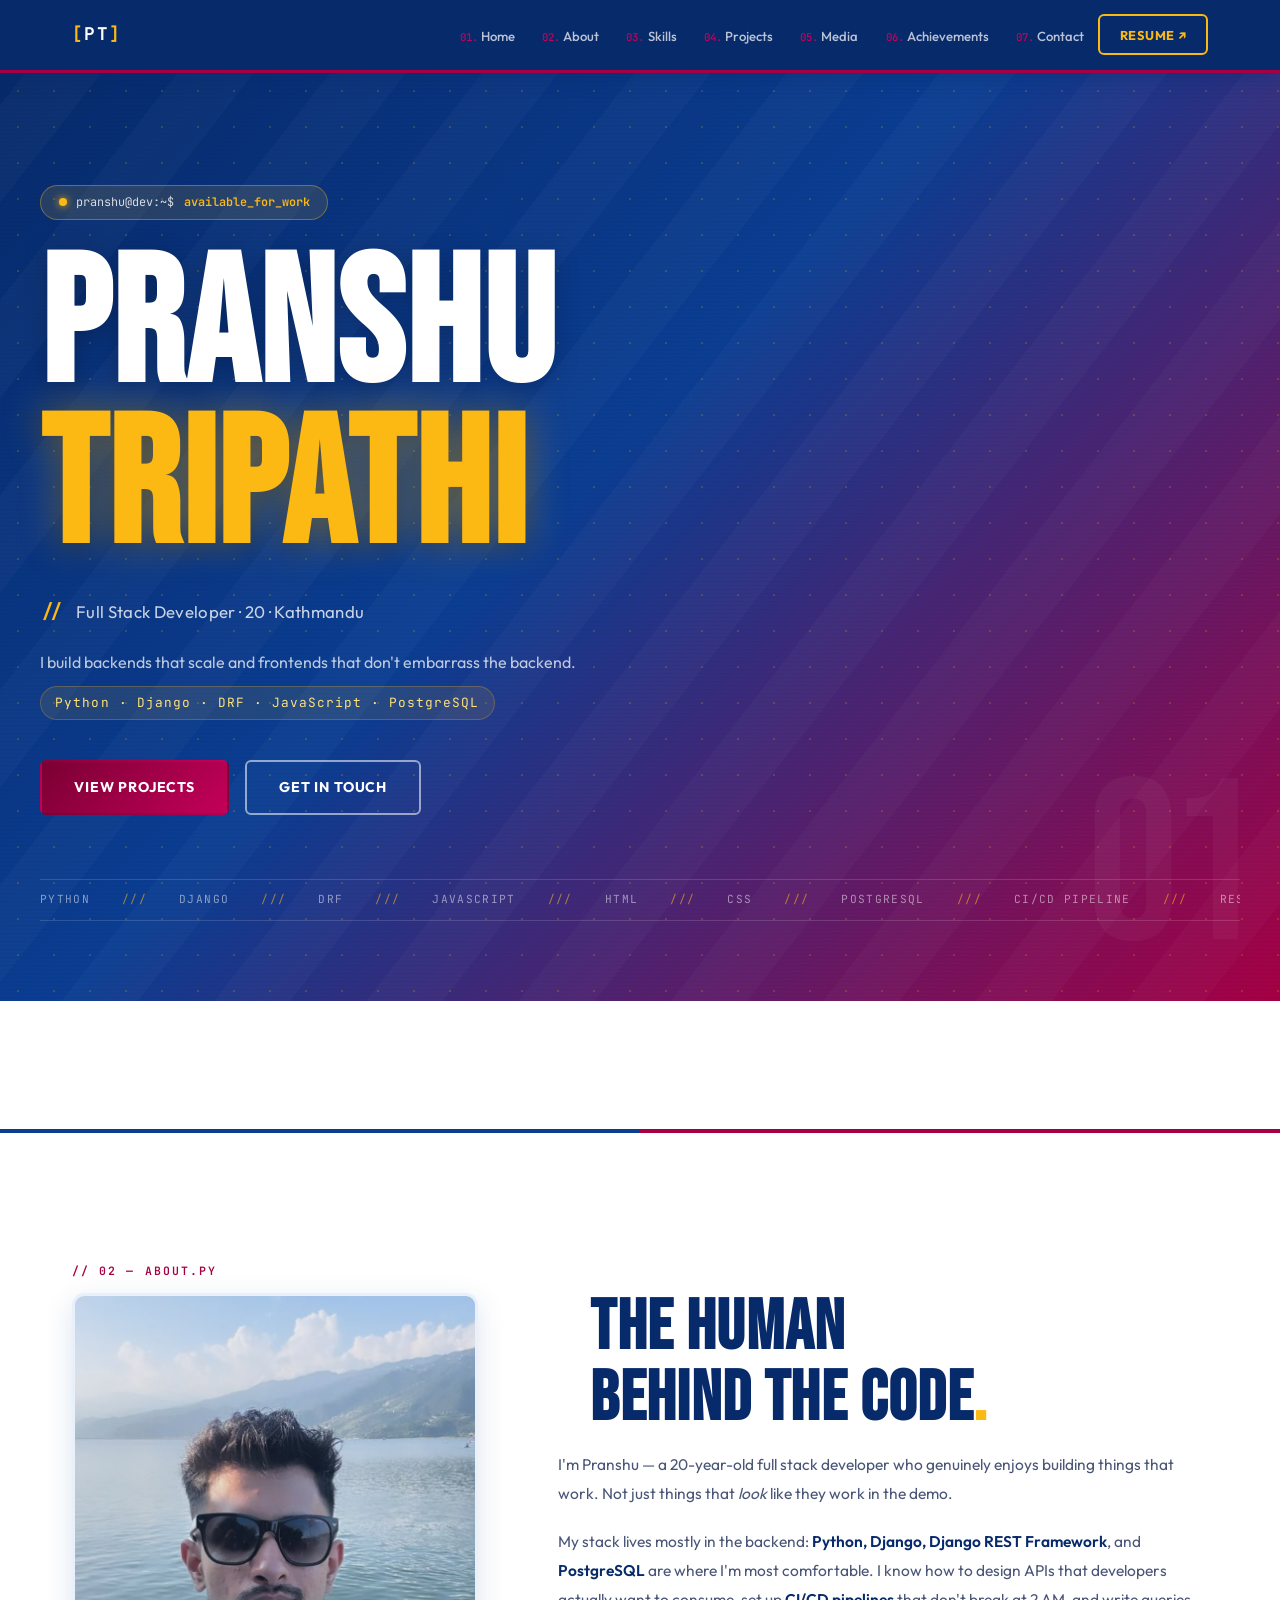
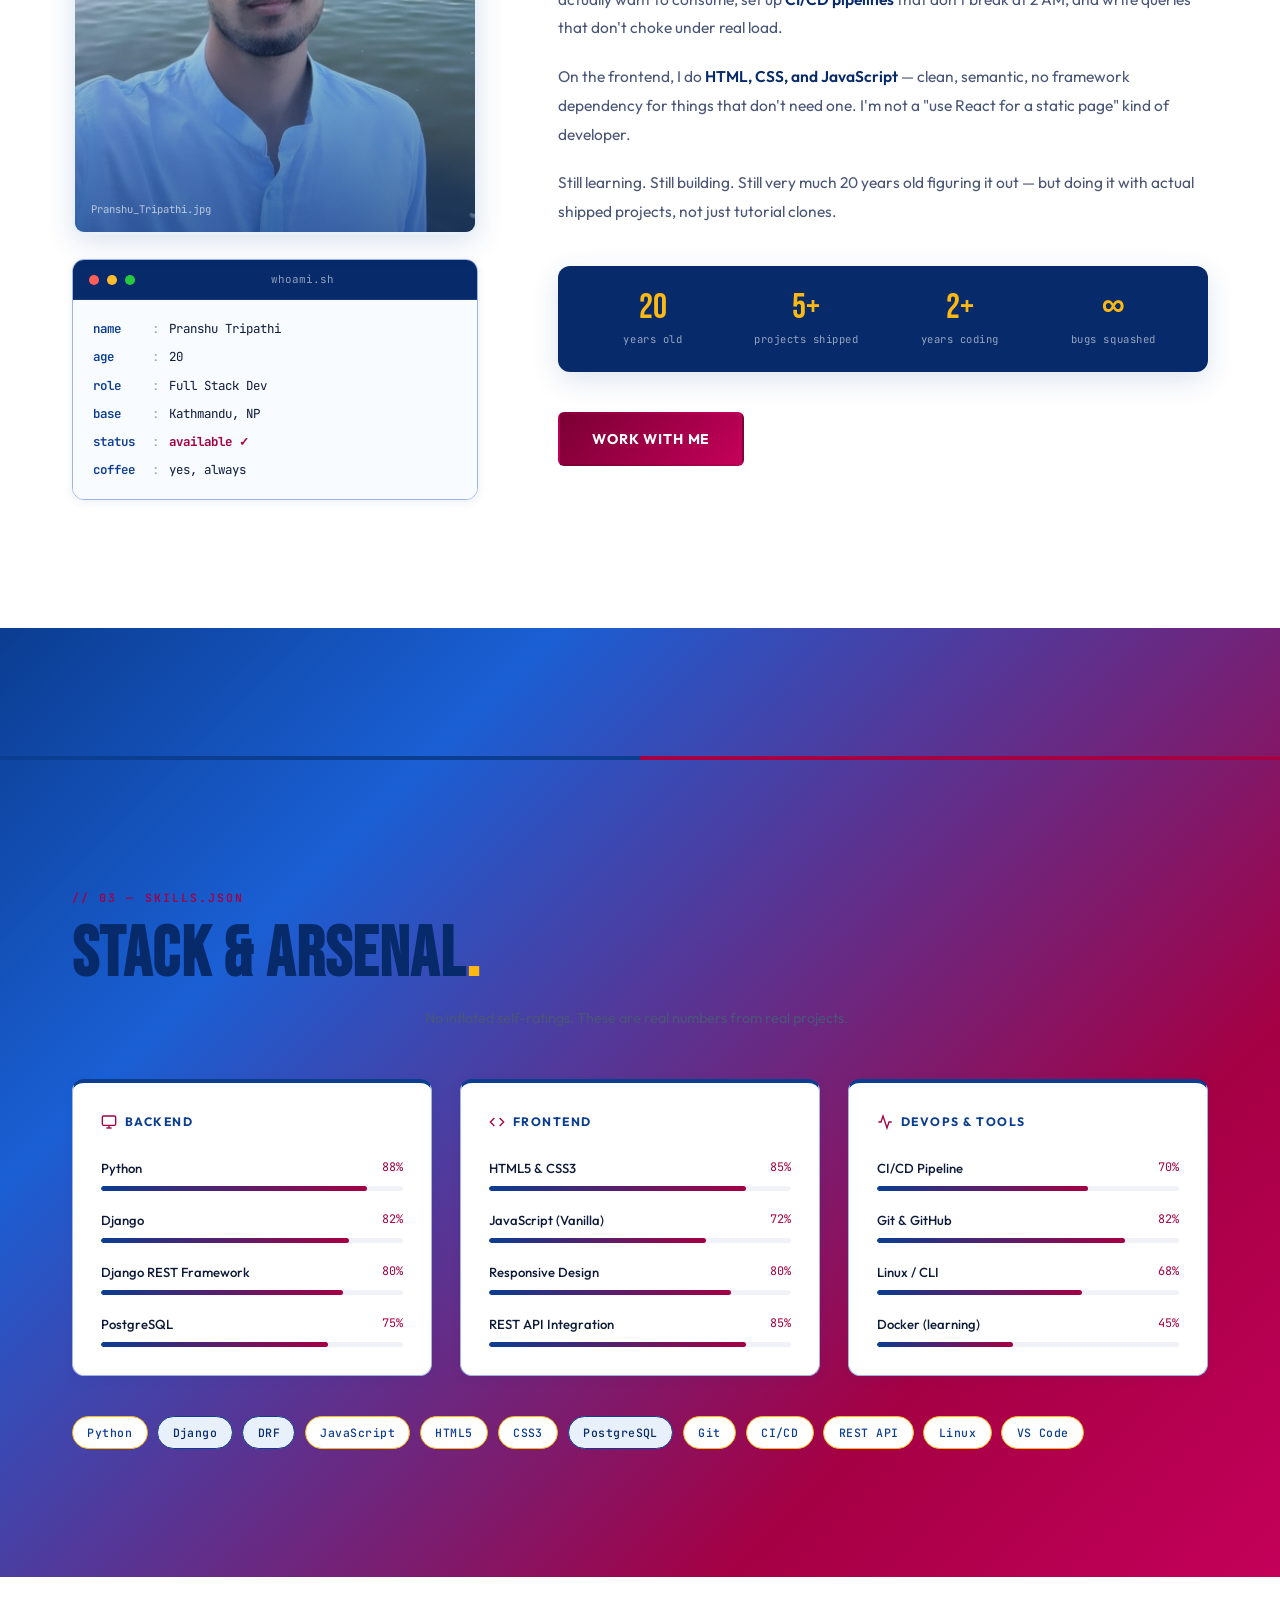
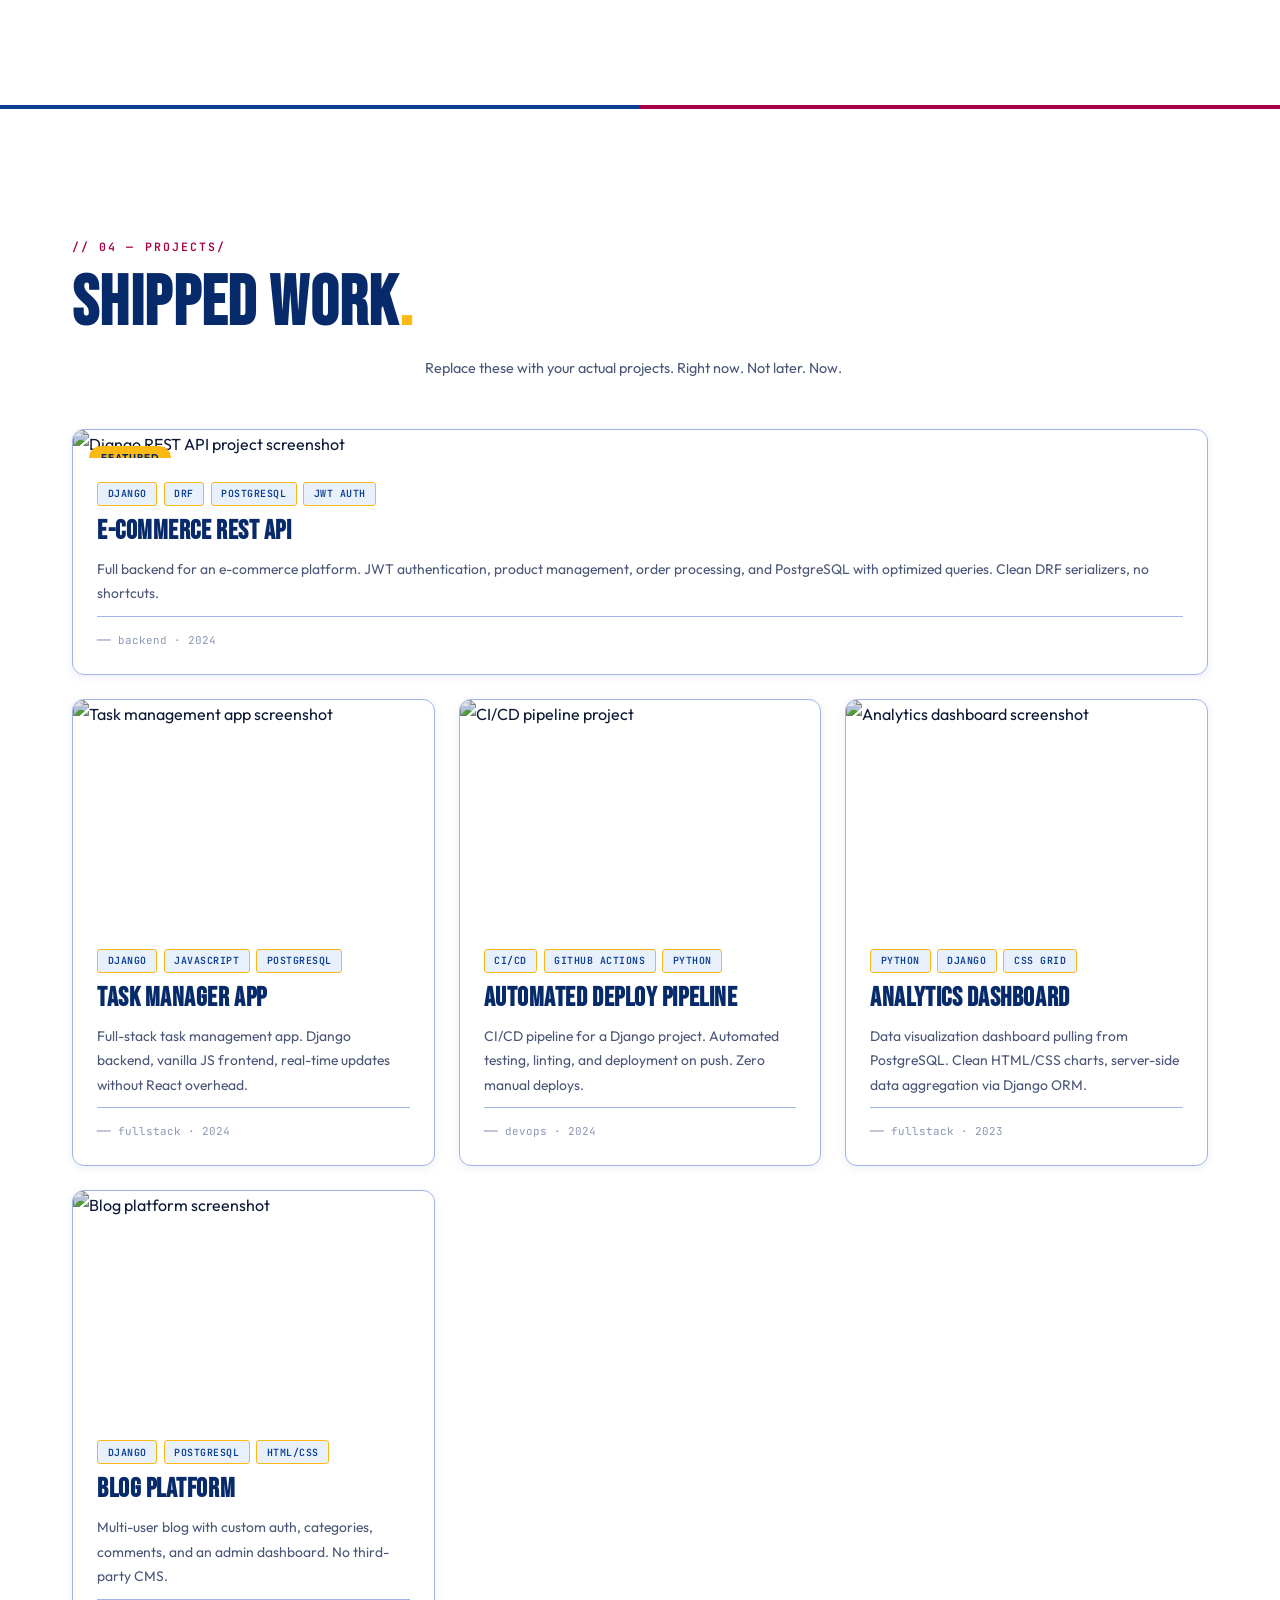
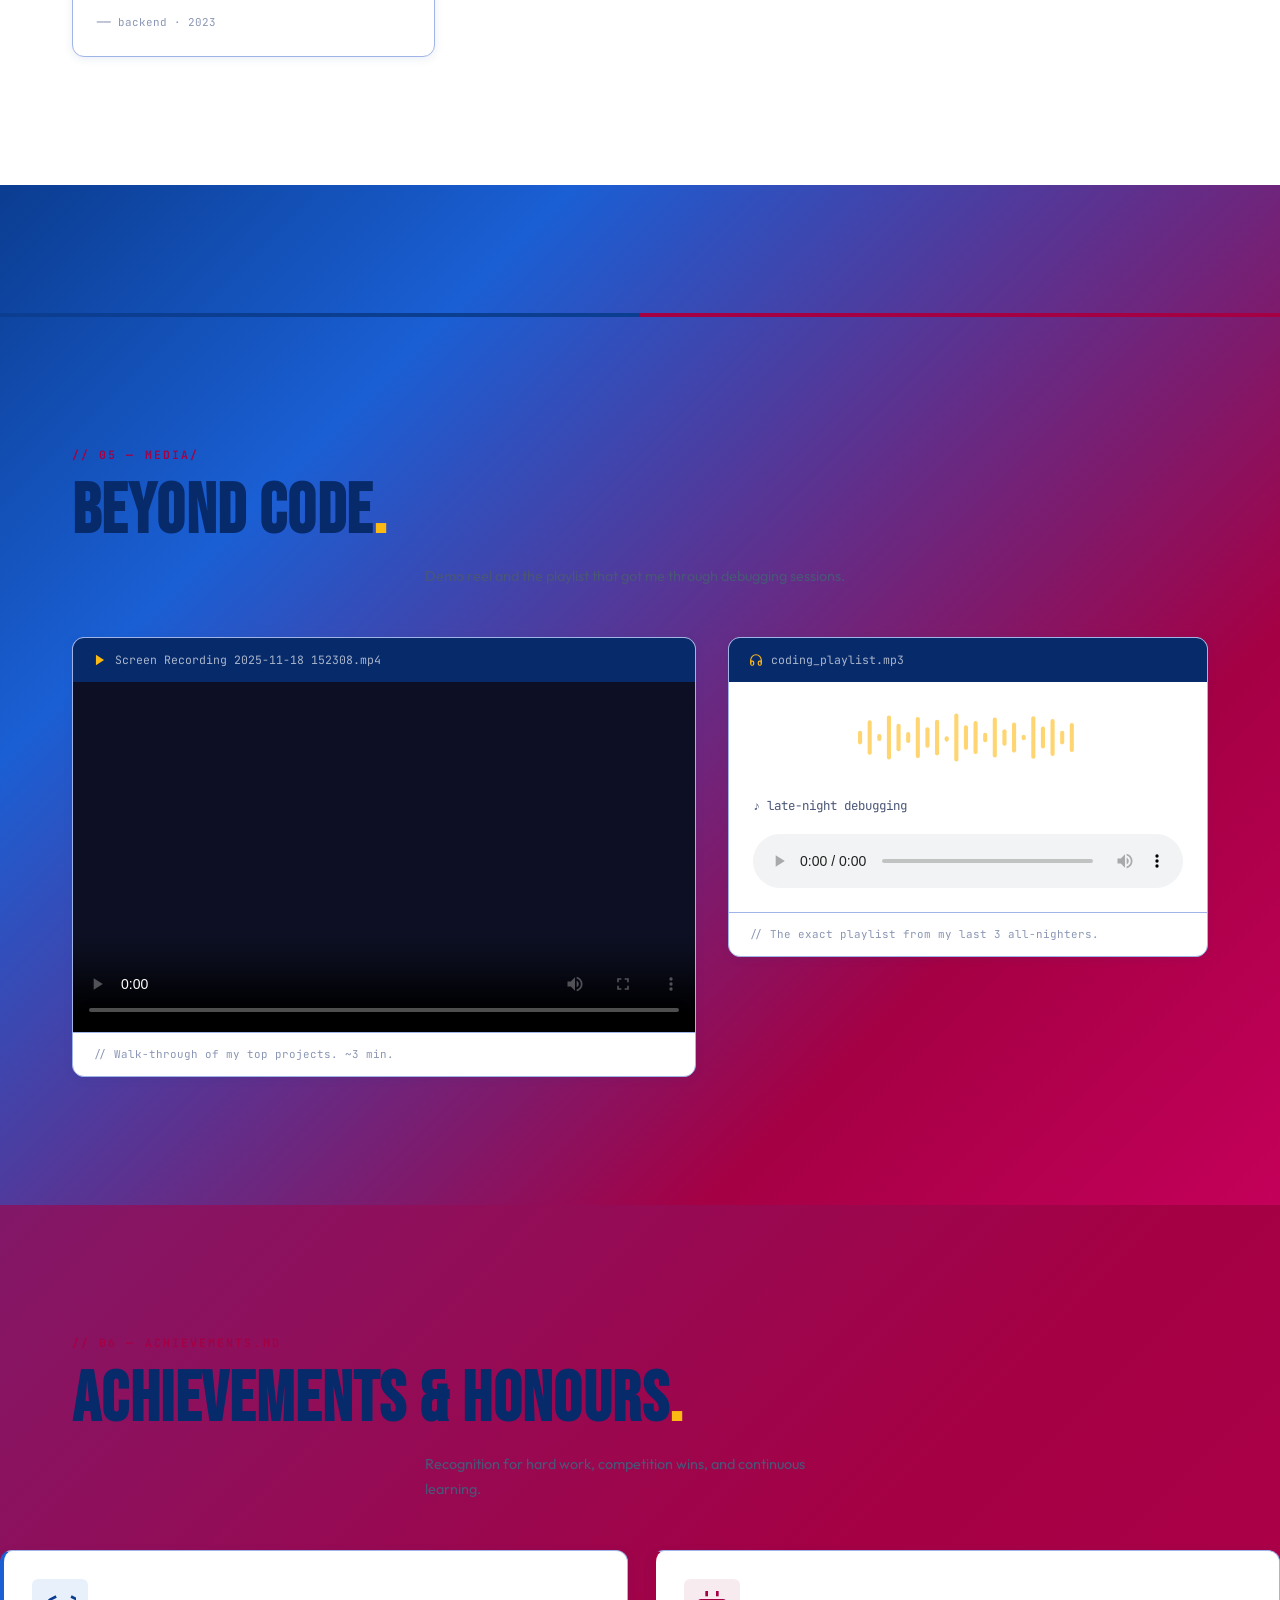
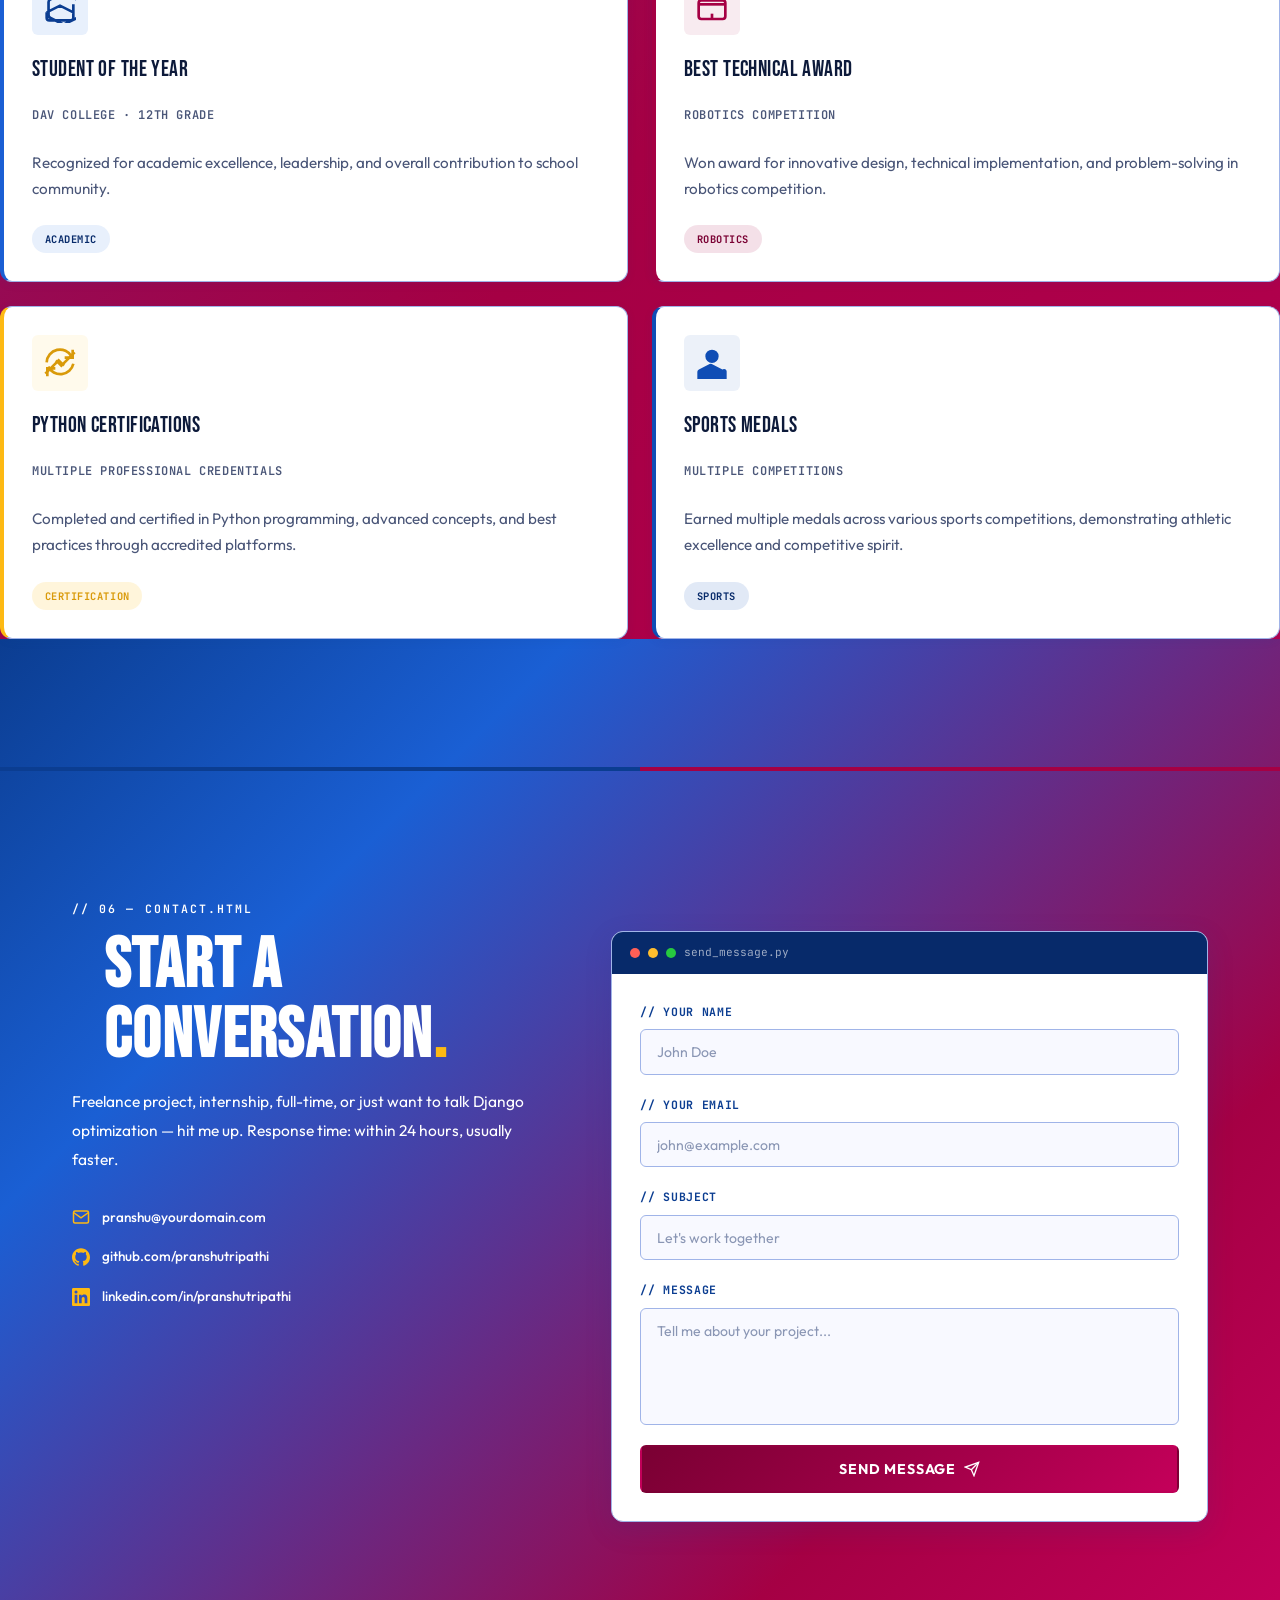
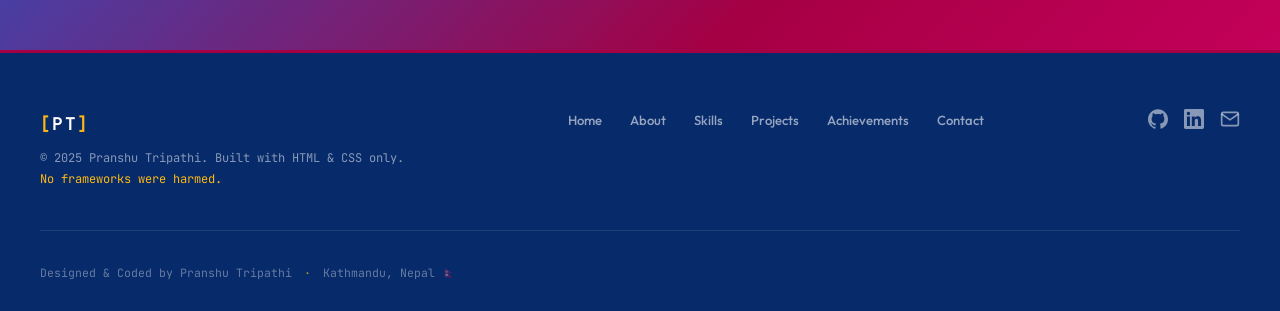
==== commit 02f8b2fa: "Add Achievements & Honours section to portfolio" ====
--- a/index.html
+++ b/index.html
@@ -35,7 +35,8 @@
         <li><a href="#skills" class="nav-link"><span class="nav-link__num">03.</span>Skills</a></li>
         <li><a href="#projects" class="nav-link"><span class="nav-link__num">04.</span>Projects</a></li>
         <li><a href="#media" class="nav-link"><span class="nav-link__num">05.</span>Media</a></li>
-        <li><a href="#contact" class="nav-link"><span class="nav-link__num">06.</span>Contact</a></li>
+        <li><a href="#achievements" class="nav-link"><span class="nav-link__num">06.</span>Achievements</a></li>
+        <li><a href="#contact" class="nav-link"><span class="nav-link__num">07.</span>Contact</a></li>
         <li><a href="resume.pdf" class="btn-resume" target="_blank" rel="noopener">Resume ↗</a></li>
       </ul>
     </nav>
@@ -646,7 +647,79 @@
 
 
     <!-- ─────────────────────────────────────────────
-         SECTION 06 — CONTACT
+         SECTION 06 — ACHIEVEMENTS & HONOURS
+    ───────────────────────────────────────────── -->
+    <section id="achievements" class="achievements section">
+      <div class="section-label mono" aria-hidden="true">// 06 &mdash; achievements.md</div>
+      <h2 class="section-title">Achievements &amp; Honours<span class="accent">.</span></h2>
+      <p class="section-sub">Recognition for hard work, competition wins, and continuous learning.</p>
+
+      <div class="achievements-grid">
+        
+        <!-- Academic Achievement -->
+        <div class="achievement-card achievement-card--academic">
+          <div class="achievement-icon" aria-hidden="true">
+            <svg width="32" height="32" viewBox="0 0 24 24" fill="none" stroke="currentColor" stroke-width="2">
+              <path d="M22 10v6m0 0v4c0 1.1-.9 2-2 2H4c-1.1 0-2-.9-2-2v-4m20 0l-10-5-10 5M9.135 4.135l-4.622 2.31a2 2 0 00-1.103 1.76v9.795c0 .986.585 1.874 1.497 2.292l8.883 4.441c.58.29 1.265.29 1.845 0l8.883-4.441c.912-.418 1.497-1.306 1.497-2.292V8.205c0-.725-.364-1.399-1.103-1.76l-4.622-2.31"/>
+            </svg>
+          </div>
+          <h3 class="achievement-title">Student of the Year</h3>
+          <p class="achievement-org mono">DAV College · 12th Grade</p>
+          <p class="achievement-desc">Recognized for academic excellence, leadership, and overall contribution to school community.</p>
+          <span class="achievement-badge">Academic</span>
+        </div>
+
+        <!-- Robotics Competition -->
+        <div class="achievement-card achievement-card--tech">
+          <div class="achievement-icon" aria-hidden="true">
+            <svg width="32" height="32" viewBox="0 0 24 24" fill="none" stroke="currentColor" stroke-width="2">
+              <rect x="2" y="7" width="20" height="14" rx="2" ry="2"/>
+              <line x1="16" y1="0" x2="16" y2="4"/>
+              <line x1="8" y1="0" x2="8" y2="4"/>
+              <line x1="12" y1="17" x2="12" y2="21"/>
+              <line x1="2" y1="10" x2="22" y2="10"/>
+            </svg>
+          </div>
+          <h3 class="achievement-title">Best Technical Award</h3>
+          <p class="achievement-org mono">Robotics Competition</p>
+          <p class="achievement-desc">Won award for innovative design, technical implementation, and problem-solving in robotics competition.</p>
+          <span class="achievement-badge badge-tech">Robotics</span>
+        </div>
+
+        <!-- Python Certificates -->
+        <div class="achievement-card achievement-card--cert">
+          <div class="achievement-icon" aria-hidden="true">
+            <svg width="32" height="32" viewBox="0 0 24 24" fill="none" stroke="currentColor" stroke-width="2">
+              <path d="M21.5 2v6h-6M2.5 22v-6h6M2 11.5a10 10 0 0 1 18.8-4.3M22 12.5a10 10 0 0 1-18.8 2.2"/>
+              <polyline points="23 4 13 14 9 10"/>
+              <polyline points="1 20 11 10 15 14"/>
+            </svg>
+          </div>
+          <h3 class="achievement-title">Python Certifications</h3>
+          <p class="achievement-org mono">Multiple Professional Credentials</p>
+          <p class="achievement-desc">Completed and certified in Python programming, advanced concepts, and best practices through accredited platforms.</p>
+          <span class="achievement-badge badge-cert">Certification</span>
+        </div>
+
+        <!-- Sports Medals -->
+        <div class="achievement-card achievement-card--sports">
+          <div class="achievement-icon" aria-hidden="true">
+            <svg width="32" height="32" viewBox="0 0 24 24" fill="currentColor">
+              <path d="M21 26H3a2 2 0 0 1-2-2v-5.359a2 2 0 0 1 1.172-1.814l8-4a2 2 0 0 1 1.656 0l8 4A2 2 0 0 1 23 18.641V24a2 2 0 0 1-2 2zM12 2a5 5 0 1 1 0 10 5 5 0 0 1 0-10z"/>
+            </svg>
+          </div>
+          <h3 class="achievement-title">Sports Medals</h3>
+          <p class="achievement-org mono">Multiple Competitions</p>
+          <p class="achievement-desc">Earned multiple medals across various sports competitions, demonstrating athletic excellence and competitive spirit.</p>
+          <span class="achievement-badge badge-sports">Sports</span>
+        </div>
+
+      </div>
+    </section>
+
+
+    <!-- ─────────────────────────────────────────────
+         SECTION 07 — CONTACT
     ───────────────────────────────────────────── -->
     <section id="contact" class="contact section">
       <div class="section-label mono" aria-hidden="true">// 06 &mdash; contact.html</div>
@@ -771,6 +844,7 @@
         <a href="#about">About</a>
         <a href="#skills">Skills</a>
         <a href="#projects">Projects</a>
+        <a href="#achievements">Achievements</a>
         <a href="#contact">Contact</a>
       </nav>
 
--- a/style.css
+++ b/style.css
@@ -1006,6 +1006,97 @@
   color: var(--text-dim);
   border-top: 1px solid var(--border);
 }
+
+/* ─────────────────────────────────────────────
+   13. ACHIEVEMENTS & HONOURS
+───────────────────────────────────────────── */
+.achievements-grid {
+  display: grid;
+  grid-template-columns: repeat(2, 1fr);
+  gap: 1.5rem;
+}
+
+.achievement-card {
+  background: var(--white);
+  border: 1px solid var(--border);
+  border-radius: var(--radius-lg);
+  padding: 1.75rem;
+  box-shadow: var(--shadow-sm);
+  display: flex;
+  flex-direction: column;
+  gap: 1rem;
+  transition: box-shadow var(--transition), transform var(--transition), border-color var(--transition);
+}
+
+.achievement-card:hover {
+  box-shadow: var(--shadow-md);
+  transform: translateY(-5px);
+  border-color: var(--blue-light);
+}
+
+.achievement-card--academic { border-left: 4px solid var(--blue-light); }
+.achievement-card--tech { border-left: 4px solid var(--red); }
+.achievement-card--cert { border-left: 4px solid var(--gold); }
+.achievement-card--sports { border-left: 4px solid var(--blue-mid); }
+
+.achievement-icon {
+  display: flex;
+  align-items: center;
+  justify-content: center;
+  width: 56px;
+  height: 56px;
+  background: var(--blue-faint);
+  border-radius: var(--radius);
+  color: var(--blue);
+  flex-shrink: 0;
+}
+
+.achievement-card--tech .achievement-icon { background: rgba(165, 0, 68, 0.08); color: var(--red); }
+.achievement-card--cert .achievement-icon { background: rgba(253, 185, 19, 0.08); color: var(--gold-dark); }
+.achievement-card--sports .achievement-icon { background: rgba(15, 77, 181, 0.08); color: var(--blue-mid); }
+
+.achievement-title {
+  font-family: var(--font-display);
+  font-size: 1.35rem;
+  font-weight: 400;
+  letter-spacing: 0.02em;
+  color: var(--text-primary);
+  margin: 0;
+}
+
+.achievement-org {
+  font-size: 0.75rem;
+  color: var(--text-muted);
+  font-weight: 600;
+  letter-spacing: 0.05em;
+  text-transform: uppercase;
+}
+
+.achievement-desc {
+  font-size: 0.95rem;
+  color: var(--text-muted);
+  line-height: 1.7;
+  margin: 0.5rem 0 0 0;
+}
+
+.achievement-badge {
+  display: inline-block;
+  width: fit-content;
+  font-family: var(--font-mono);
+  font-size: 0.65rem;
+  font-weight: 700;
+  color: var(--blue-dark);
+  background: var(--blue-faint);
+  padding: 0.3rem 0.8rem;
+  border-radius: 999px;
+  letter-spacing: 0.05em;
+  text-transform: uppercase;
+  margin-top: 0.5rem;
+}
+
+.achievement-badge.badge-tech { background: rgba(165, 0, 68, 0.12); color: var(--red-dark); }
+.achievement-badge.badge-cert { background: rgba(253, 185, 19, 0.15); color: var(--gold-dark); }
+.achievement-badge.badge-sports { background: rgba(15, 77, 181, 0.12); color: var(--blue-dark); }
 
 /* ─────────────────────────────────────────────
    14. CONTACT
@@ -1193,6 +1284,9 @@
   }
   .project-card--featured .project-card__img-wrap { aspect-ratio: 16/9; height: auto; }
 
+  /* Achievements */
+  .achievements-grid { grid-template-columns: 1fr; }
+
   /* Media & Contact */
   .media-grid   { grid-template-columns: 1fr; }
   .contact-grid { grid-template-columns: 1fr; gap: 3rem; }
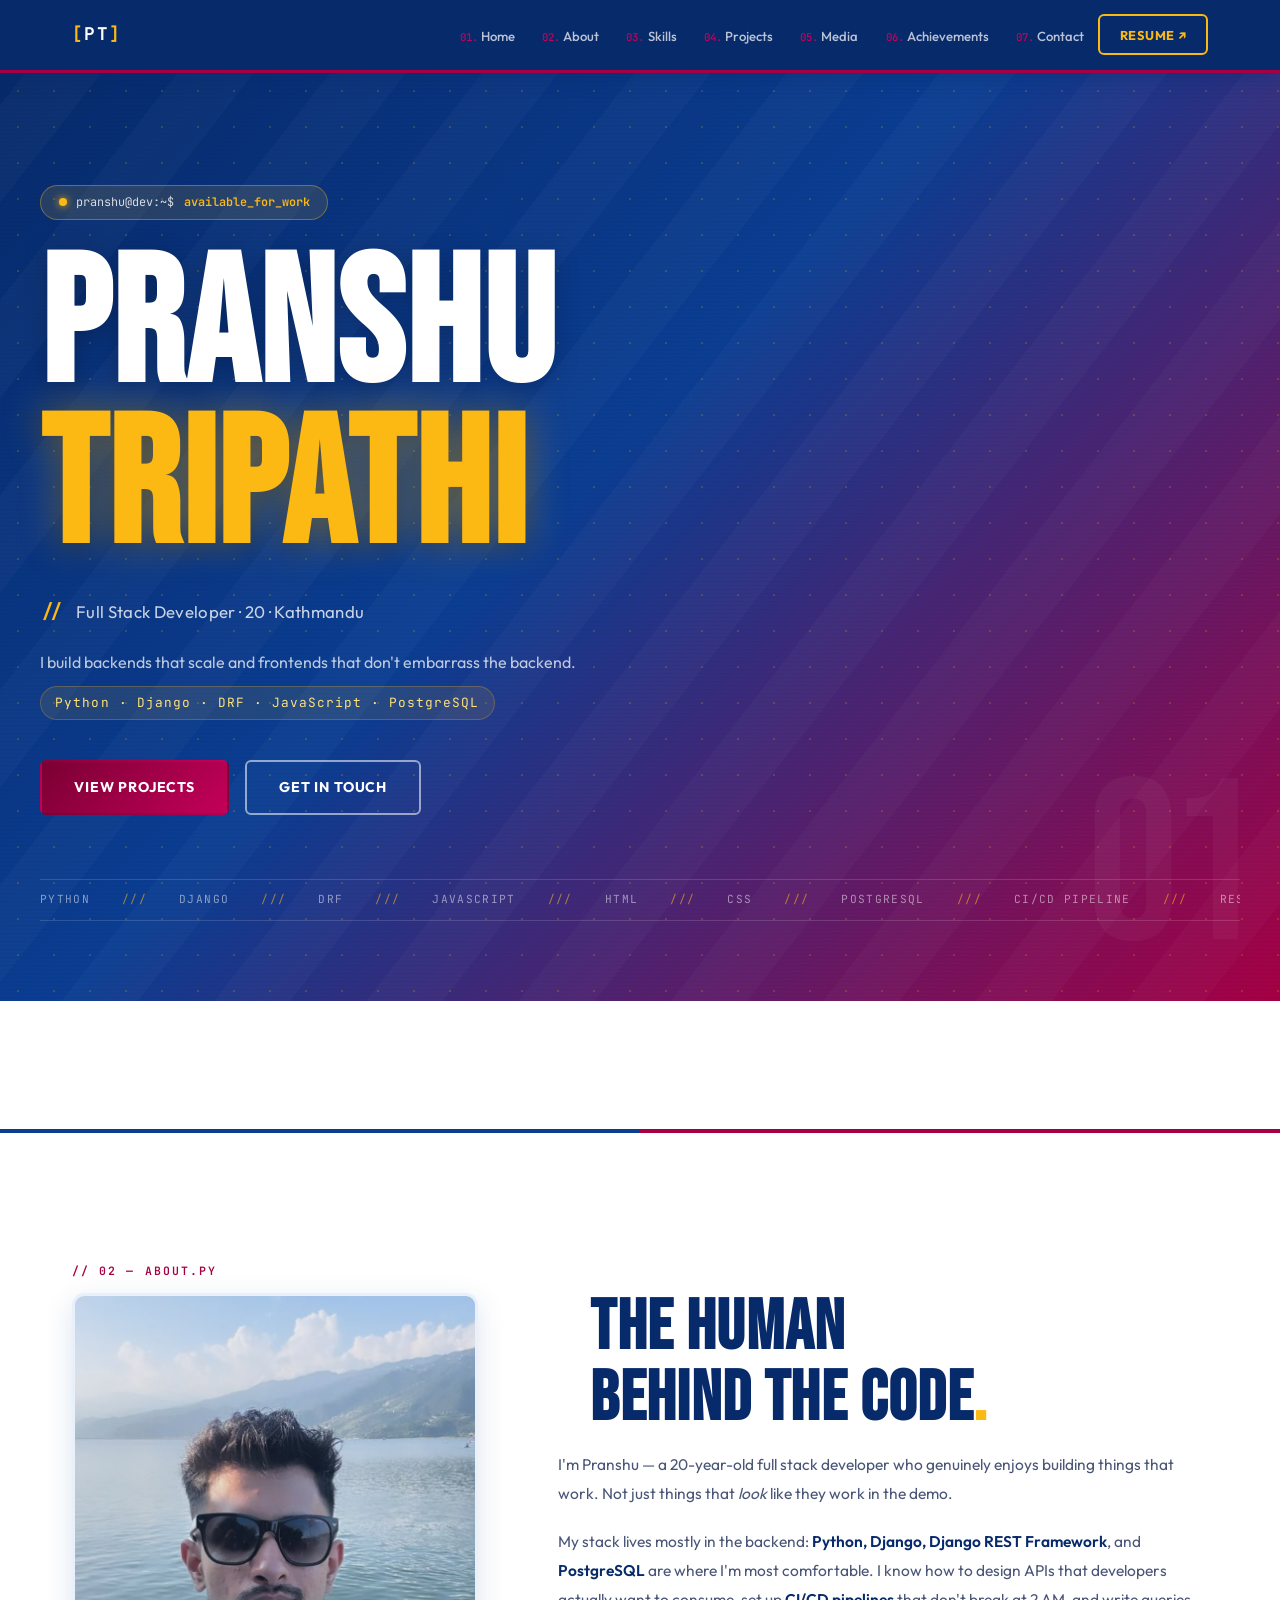
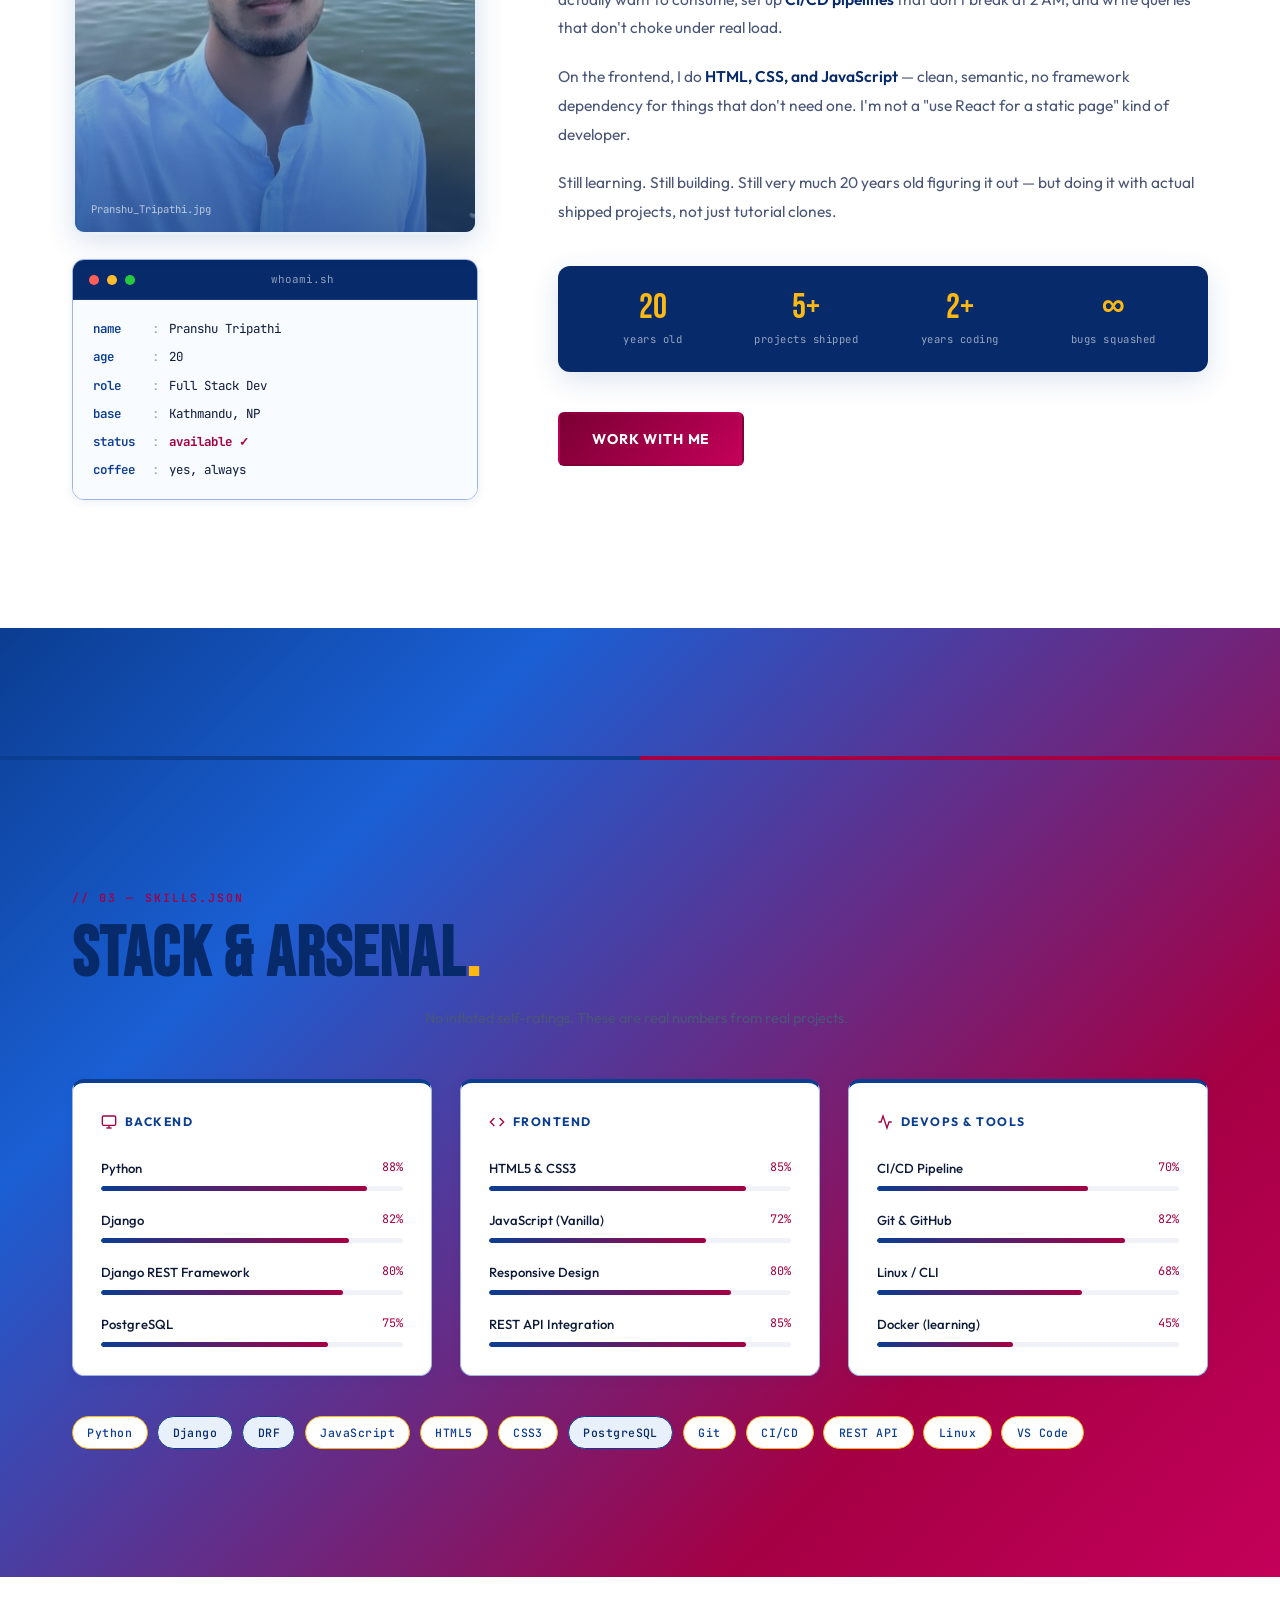
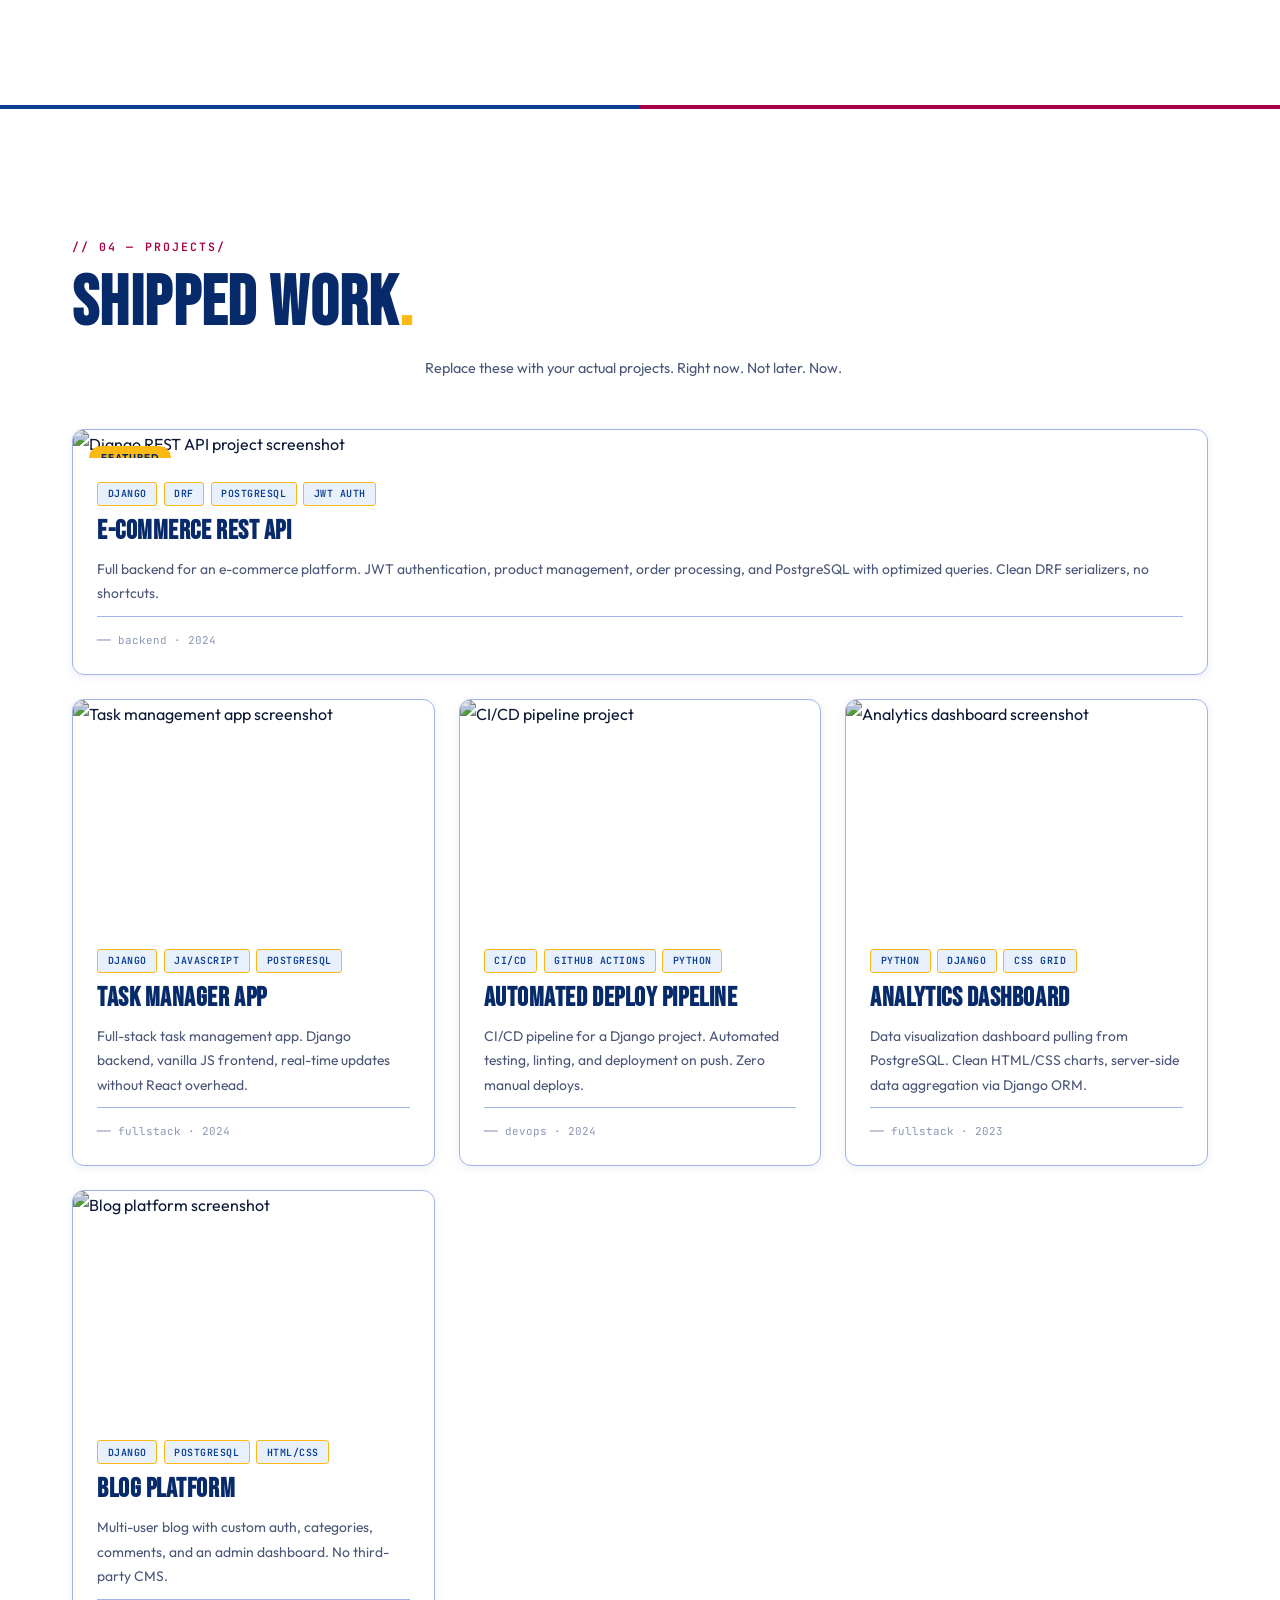
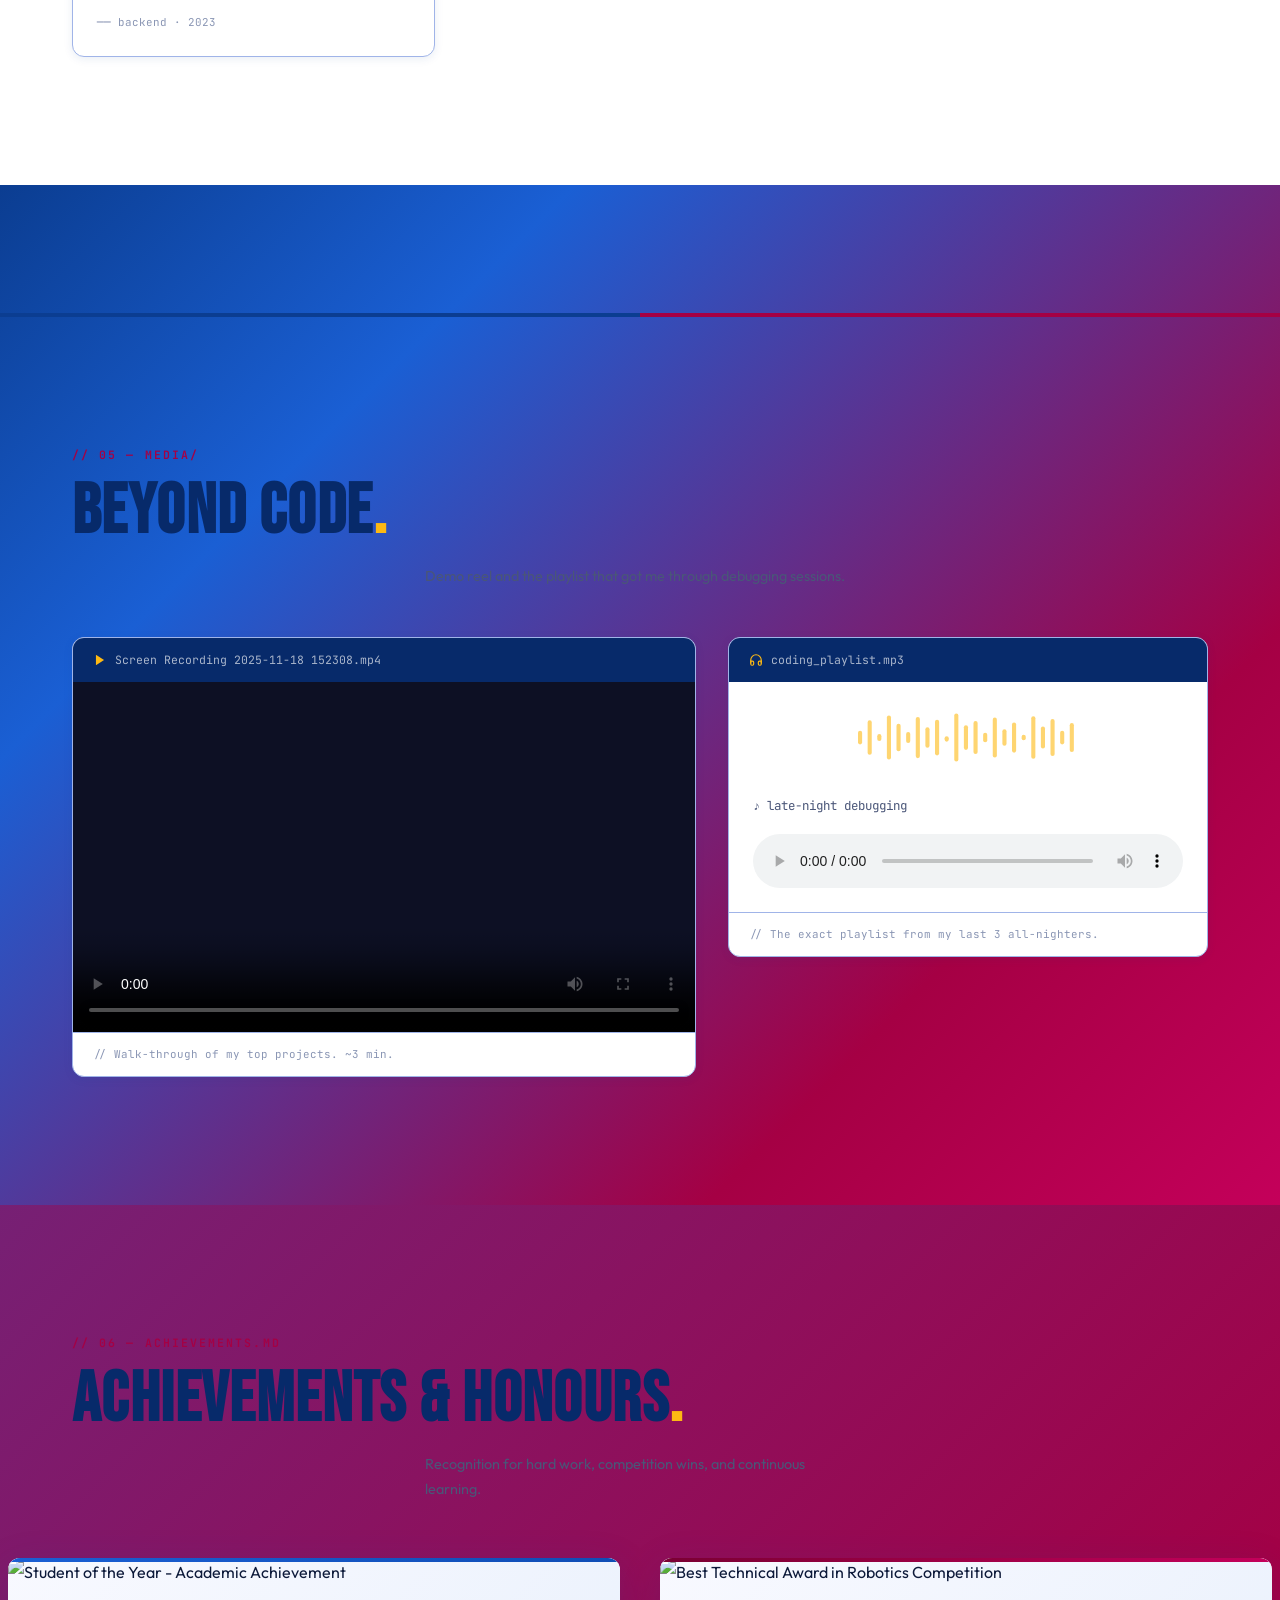
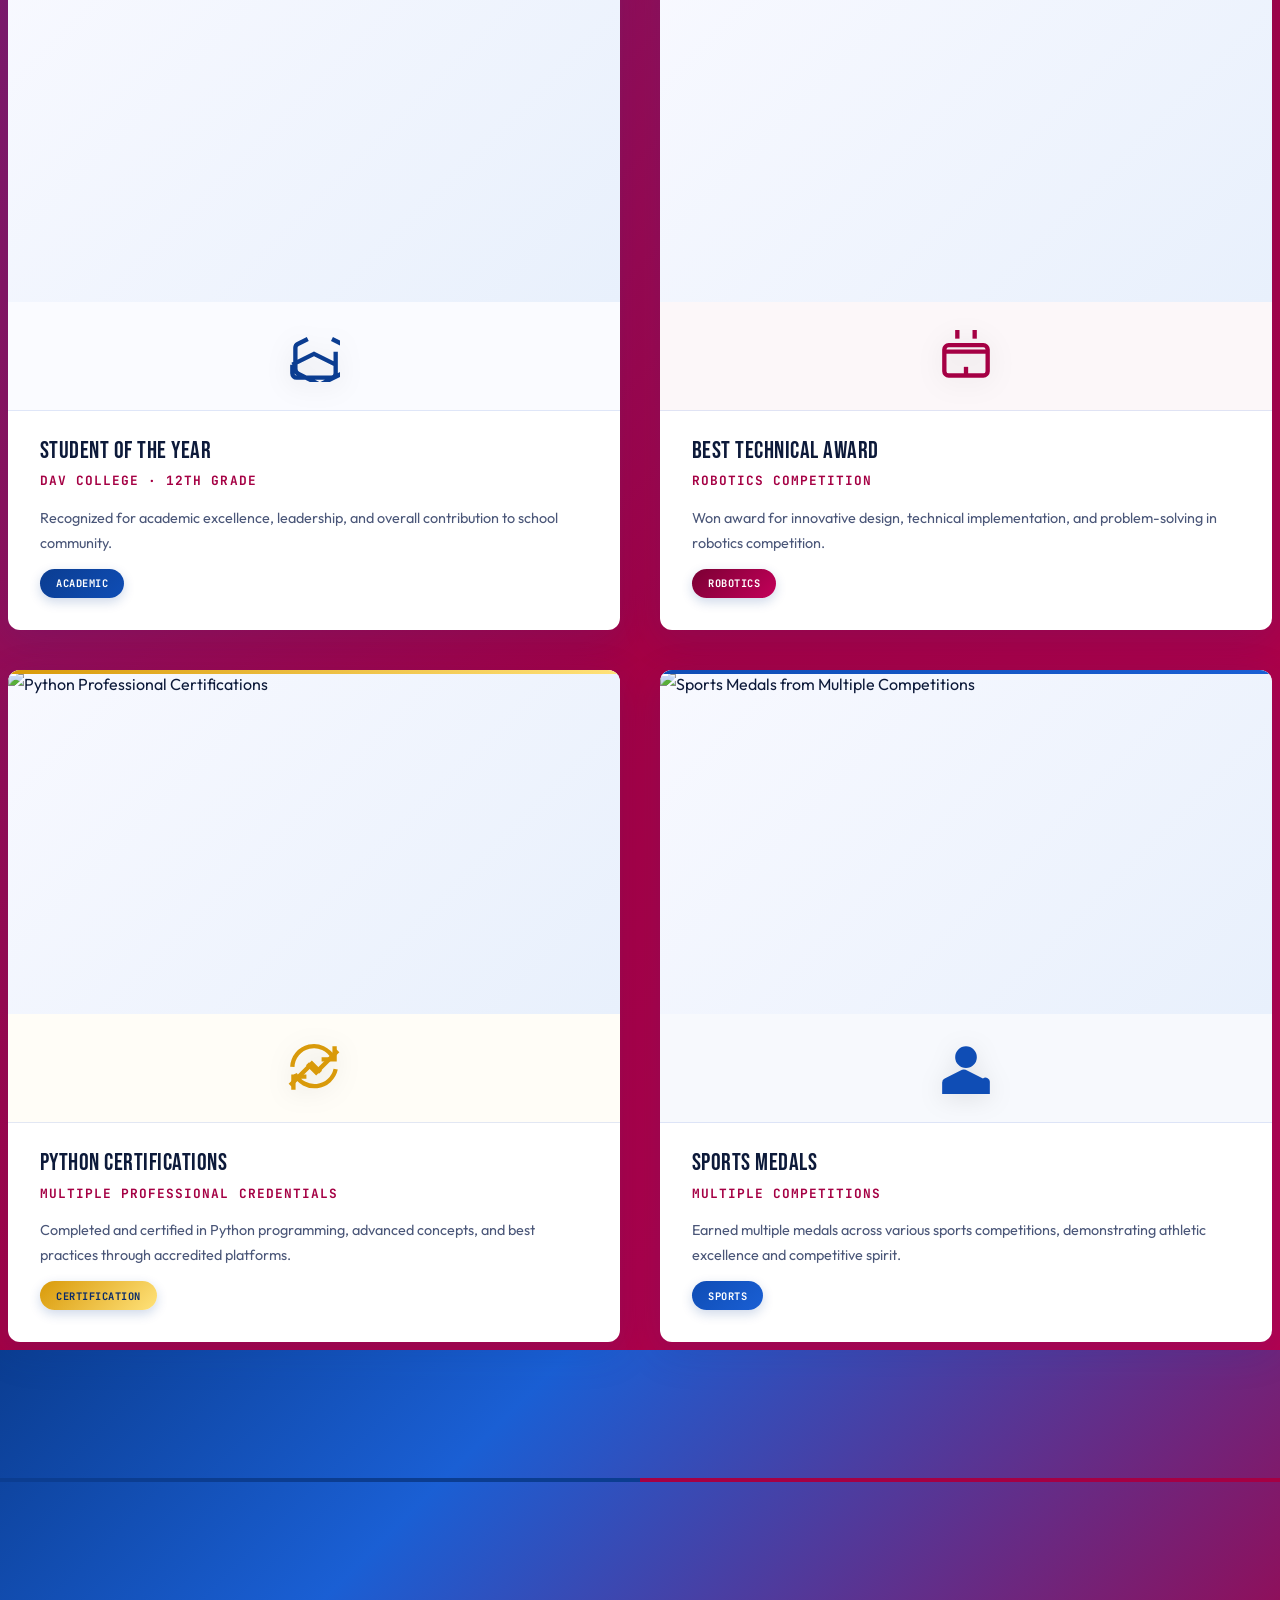
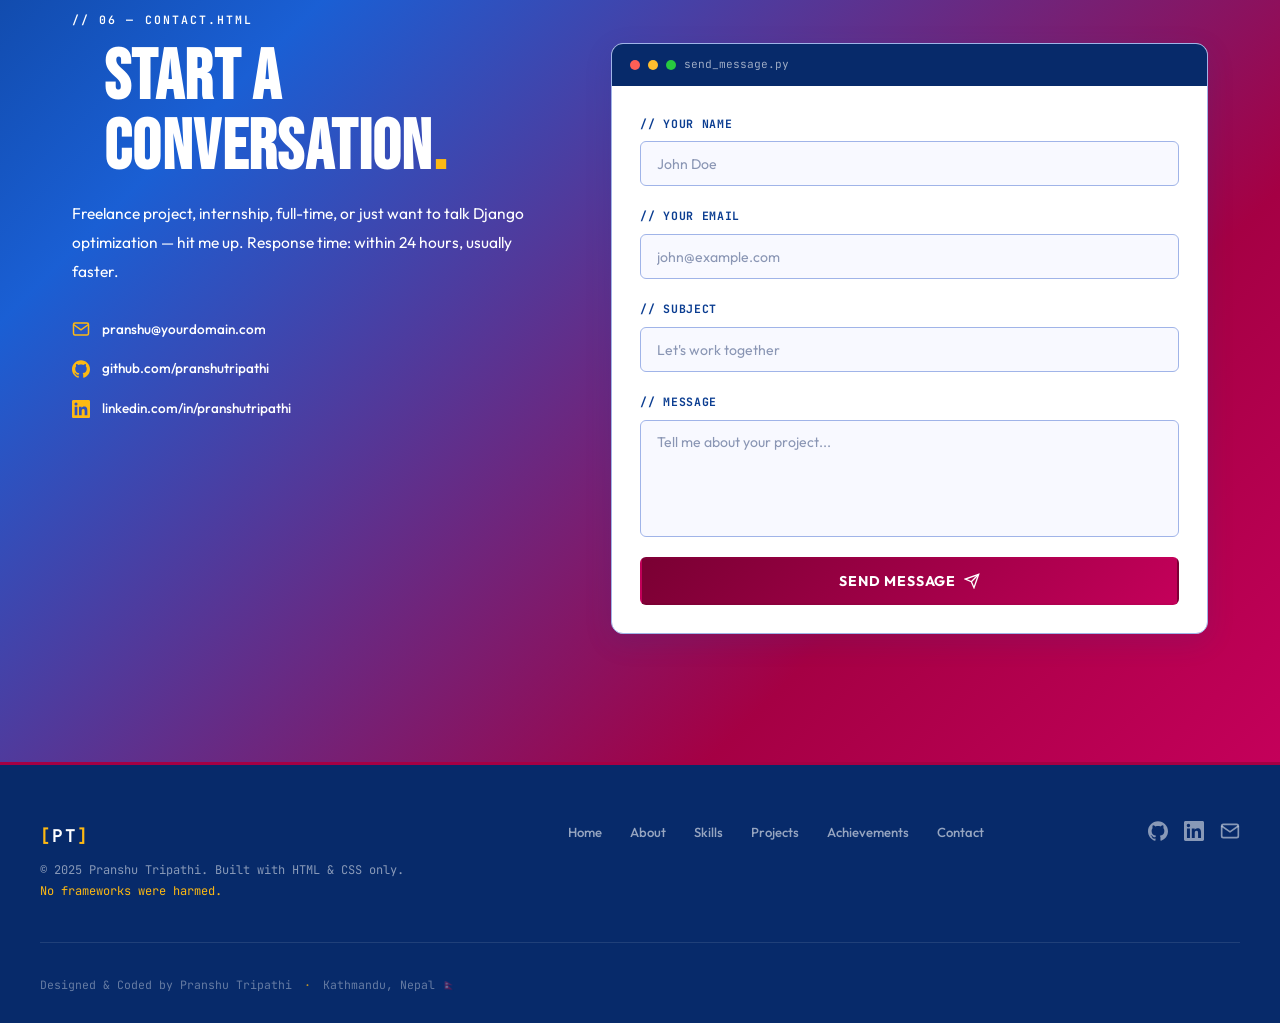
==== commit 05f26f2b: "Add certificate image placeholders to achievement postcards" ====
--- a/index.html
+++ b/index.html
@@ -658,6 +658,9 @@
         
         <!-- Academic Achievement -->
         <div class="achievement-card achievement-card--academic">
+          <div class="achievement-img-wrap">
+            <img src="https://images.unsplash.com/photo-1517694712202-14dd9538aa97?w=600&h=300&fit=crop" alt="Student of the Year - Academic Achievement" class="achievement-img"/>
+          </div>
           <div class="achievement-icon" aria-hidden="true">
             <svg width="32" height="32" viewBox="0 0 24 24" fill="none" stroke="currentColor" stroke-width="2">
               <path d="M22 10v6m0 0v4c0 1.1-.9 2-2 2H4c-1.1 0-2-.9-2-2v-4m20 0l-10-5-10 5M9.135 4.135l-4.622 2.31a2 2 0 00-1.103 1.76v9.795c0 .986.585 1.874 1.497 2.292l8.883 4.441c.58.29 1.265.29 1.845 0l8.883-4.441c.912-.418 1.497-1.306 1.497-2.292V8.205c0-.725-.364-1.399-1.103-1.76l-4.622-2.31"/>
@@ -671,6 +674,9 @@
 
         <!-- Robotics Competition -->
         <div class="achievement-card achievement-card--tech">
+          <div class="achievement-img-wrap">
+            <img src="https://images.unsplash.com/photo-1517694712202-14dd9538aa97?w=600&h=300&fit=crop" alt="Best Technical Award in Robotics Competition" class="achievement-img"/>
+          </div>
           <div class="achievement-icon" aria-hidden="true">
             <svg width="32" height="32" viewBox="0 0 24 24" fill="none" stroke="currentColor" stroke-width="2">
               <rect x="2" y="7" width="20" height="14" rx="2" ry="2"/>
@@ -688,6 +694,9 @@
 
         <!-- Python Certificates -->
         <div class="achievement-card achievement-card--cert">
+          <div class="achievement-img-wrap">
+            <img src="https://images.unsplash.com/photo-1517694712202-14dd9538aa97?w=600&h=300&fit=crop" alt="Python Professional Certifications" class="achievement-img"/>
+          </div>
           <div class="achievement-icon" aria-hidden="true">
             <svg width="32" height="32" viewBox="0 0 24 24" fill="none" stroke="currentColor" stroke-width="2">
               <path d="M21.5 2v6h-6M2.5 22v-6h6M2 11.5a10 10 0 0 1 18.8-4.3M22 12.5a10 10 0 0 1-18.8 2.2"/>
@@ -703,6 +712,9 @@
 
         <!-- Sports Medals -->
         <div class="achievement-card achievement-card--sports">
+          <div class="achievement-img-wrap">
+            <img src="https://images.unsplash.com/photo-1517694712202-14dd9538aa97?w=600&h=300&fit=crop" alt="Sports Medals from Multiple Competitions" class="achievement-img"/>
+          </div>
           <div class="achievement-icon" aria-hidden="true">
             <svg width="32" height="32" viewBox="0 0 24 24" fill="currentColor">
               <path d="M21 26H3a2 2 0 0 1-2-2v-5.359a2 2 0 0 1 1.172-1.814l8-4a2 2 0 0 1 1.656 0l8 4A2 2 0 0 1 23 18.641V24a2 2 0 0 1-2 2zM12 2a5 5 0 1 1 0 10 5 5 0 0 1 0-10z"/>
--- a/style.css
+++ b/style.css
@@ -1008,75 +1008,116 @@
 }
 
 /* ─────────────────────────────────────────────
-   13. ACHIEVEMENTS & HONOURS
+   13. ACHIEVEMENTS & HONOURS (Postcard Style)
 ───────────────────────────────────────────── */
 .achievements-grid {
   display: grid;
   grid-template-columns: repeat(2, 1fr);
-  gap: 1.5rem;
+  gap: 2.5rem;
+  padding: 0.5rem;
 }
 
 .achievement-card {
   background: var(--white);
-  border: 1px solid var(--border);
+  border: none;
   border-radius: var(--radius-lg);
-  padding: 1.75rem;
-  box-shadow: var(--shadow-sm);
+  overflow: hidden;
+  box-shadow: 0 10px 40px rgba(11, 61, 145, 0.15);
   display: flex;
   flex-direction: column;
-  gap: 1rem;
-  transition: box-shadow var(--transition), transform var(--transition), border-color var(--transition);
-}
+  transition: transform 0.4s cubic-bezier(0.23, 1, 0.320, 1),
+              box-shadow 0.4s cubic-bezier(0.23, 1, 0.320, 1);
+  position: relative;
+}
+
+.achievement-card::before {
+  content: '';
+  position: absolute;
+  top: 0;
+  left: 0;
+  right: 0;
+  height: 4px;
+  background: linear-gradient(90deg, currentColor 0%, currentColor 100%);
+  z-index: 1;
+}
+
+.achievement-card--academic::before { background: linear-gradient(90deg, var(--blue-light) 0%, var(--blue-mid) 100%); }
+.achievement-card--tech::before { background: linear-gradient(90deg, var(--red-dark) 0%, var(--red-light) 100%); }
+.achievement-card--cert::before { background: linear-gradient(90deg, var(--gold-dark) 0%, var(--gold-light) 100%); }
+.achievement-card--sports::before { background: linear-gradient(90deg, var(--blue-mid) 0%, var(--blue-light) 100%); }
 
 .achievement-card:hover {
-  box-shadow: var(--shadow-md);
-  transform: translateY(-5px);
-  border-color: var(--blue-light);
-}
-
-.achievement-card--academic { border-left: 4px solid var(--blue-light); }
-.achievement-card--tech { border-left: 4px solid var(--red); }
-.achievement-card--cert { border-left: 4px solid var(--gold); }
-.achievement-card--sports { border-left: 4px solid var(--blue-mid); }
+  transform: translateY(-12px) scale(1.02);
+  box-shadow: 0 20px 60px rgba(11, 61, 145, 0.25);
+}
+
+/* Icon Container - Top section like postcard header */
+.achievement-img-wrap {
+  position: relative;
+  width: 100%;
+  aspect-ratio: 16/9;
+  overflow: hidden;
+  background: linear-gradient(135deg, #f8f9ff 0%, #e8f0fc 100%);
+}
+
+.achievement-img {
+  width: 100%;
+  height: 100%;
+  object-fit: cover;
+  transition: transform 0.5s cubic-bezier(0.23, 1, 0.320, 1);
+}
+
+.achievement-card:hover .achievement-img {
+  transform: scale(1.08);
+}
 
 .achievement-icon {
   display: flex;
   align-items: center;
   justify-content: center;
-  width: 56px;
-  height: 56px;
-  background: var(--blue-faint);
-  border-radius: var(--radius);
+  width: 100%;
+  padding: 1.75rem 2rem;
+  background: rgba(248, 249, 255, 0.7);
   color: var(--blue);
-  flex-shrink: 0;
-}
-
-.achievement-card--tech .achievement-icon { background: rgba(165, 0, 68, 0.08); color: var(--red); }
-.achievement-card--cert .achievement-icon { background: rgba(253, 185, 19, 0.08); color: var(--gold-dark); }
-.achievement-card--sports .achievement-icon { background: rgba(15, 77, 181, 0.08); color: var(--blue-mid); }
+  border-bottom: 1px solid rgba(160, 180, 232, 0.3);
+}
+
+.achievement-card--tech .achievement-icon { background: rgba(165, 0, 68, 0.03); color: var(--red); }
+.achievement-card--cert .achievement-icon { background: rgba(253, 185, 19, 0.03); color: var(--gold-dark); }
+.achievement-card--sports .achievement-icon { background: rgba(15, 77, 181, 0.03); color: var(--blue-mid); }
+
+.achievement-icon svg {
+  width: 52px;
+  height: 52px;
+  filter: drop-shadow(0 4px 12px rgba(0, 0, 0, 0.1));
+}
 
 .achievement-title {
   font-family: var(--font-display);
-  font-size: 1.35rem;
+  font-size: 1.5rem;
   font-weight: 400;
   letter-spacing: 0.02em;
   color: var(--text-primary);
   margin: 0;
+  line-height: 1.3;
+  padding: 1.5rem 2rem 0.25rem 2rem;
 }
 
 .achievement-org {
-  font-size: 0.75rem;
+  font-size: 0.8rem;
+  color: var(--red);
+  font-weight: 700;
+  letter-spacing: 0.08em;
+  text-transform: uppercase;
+  padding: 0 2rem;
+}
+
+.achievement-desc {
+  font-size: 0.9rem;
   color: var(--text-muted);
-  font-weight: 600;
-  letter-spacing: 0.05em;
-  text-transform: uppercase;
-}
-
-.achievement-desc {
-  font-size: 0.95rem;
-  color: var(--text-muted);
-  line-height: 1.7;
-  margin: 0.5rem 0 0 0;
+  line-height: 1.75;
+  padding: 0.8rem 2rem;
+  flex: 1;
 }
 
 .achievement-badge {
@@ -1085,18 +1126,19 @@
   font-family: var(--font-mono);
   font-size: 0.65rem;
   font-weight: 700;
-  color: var(--blue-dark);
-  background: var(--blue-faint);
-  padding: 0.3rem 0.8rem;
+  color: var(--white);
+  background: linear-gradient(135deg, var(--blue), var(--blue-mid));
+  padding: 0.35rem 1rem;
   border-radius: 999px;
   letter-spacing: 0.05em;
   text-transform: uppercase;
-  margin-top: 0.5rem;
-}
-
-.achievement-badge.badge-tech { background: rgba(165, 0, 68, 0.12); color: var(--red-dark); }
-.achievement-badge.badge-cert { background: rgba(253, 185, 19, 0.15); color: var(--gold-dark); }
-.achievement-badge.badge-sports { background: rgba(15, 77, 181, 0.12); color: var(--blue-dark); }
+  margin: 0 2rem 2rem 2rem;
+  box-shadow: 0 4px 12px rgba(11, 61, 145, 0.2);
+}
+
+.achievement-badge.badge-tech { background: linear-gradient(135deg, var(--red-dark), var(--red-light)); }
+.achievement-badge.badge-cert { background: linear-gradient(135deg, var(--gold-dark), var(--gold-light)); color: var(--blue-dark); }
+.achievement-badge.badge-sports { background: linear-gradient(135deg, var(--blue-mid), var(--blue-light)); }
 
 /* ─────────────────────────────────────────────
    14. CONTACT
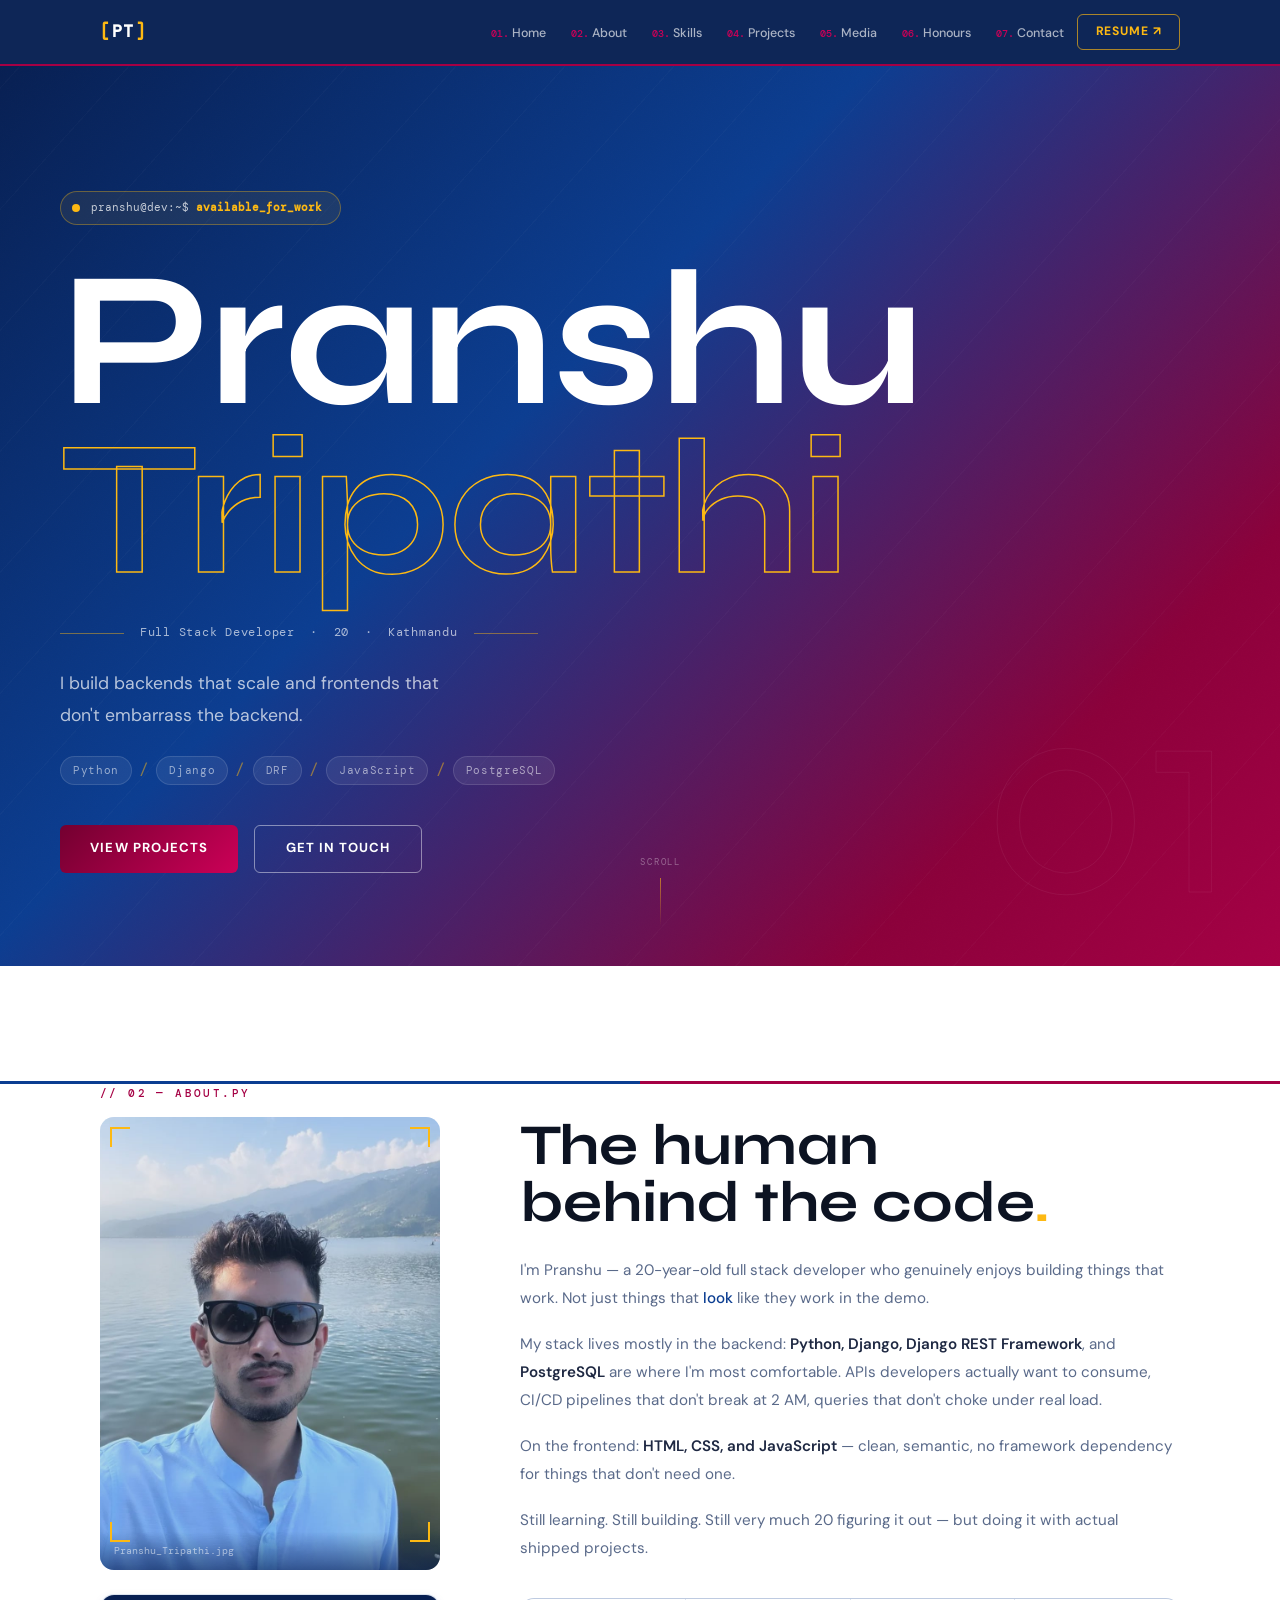
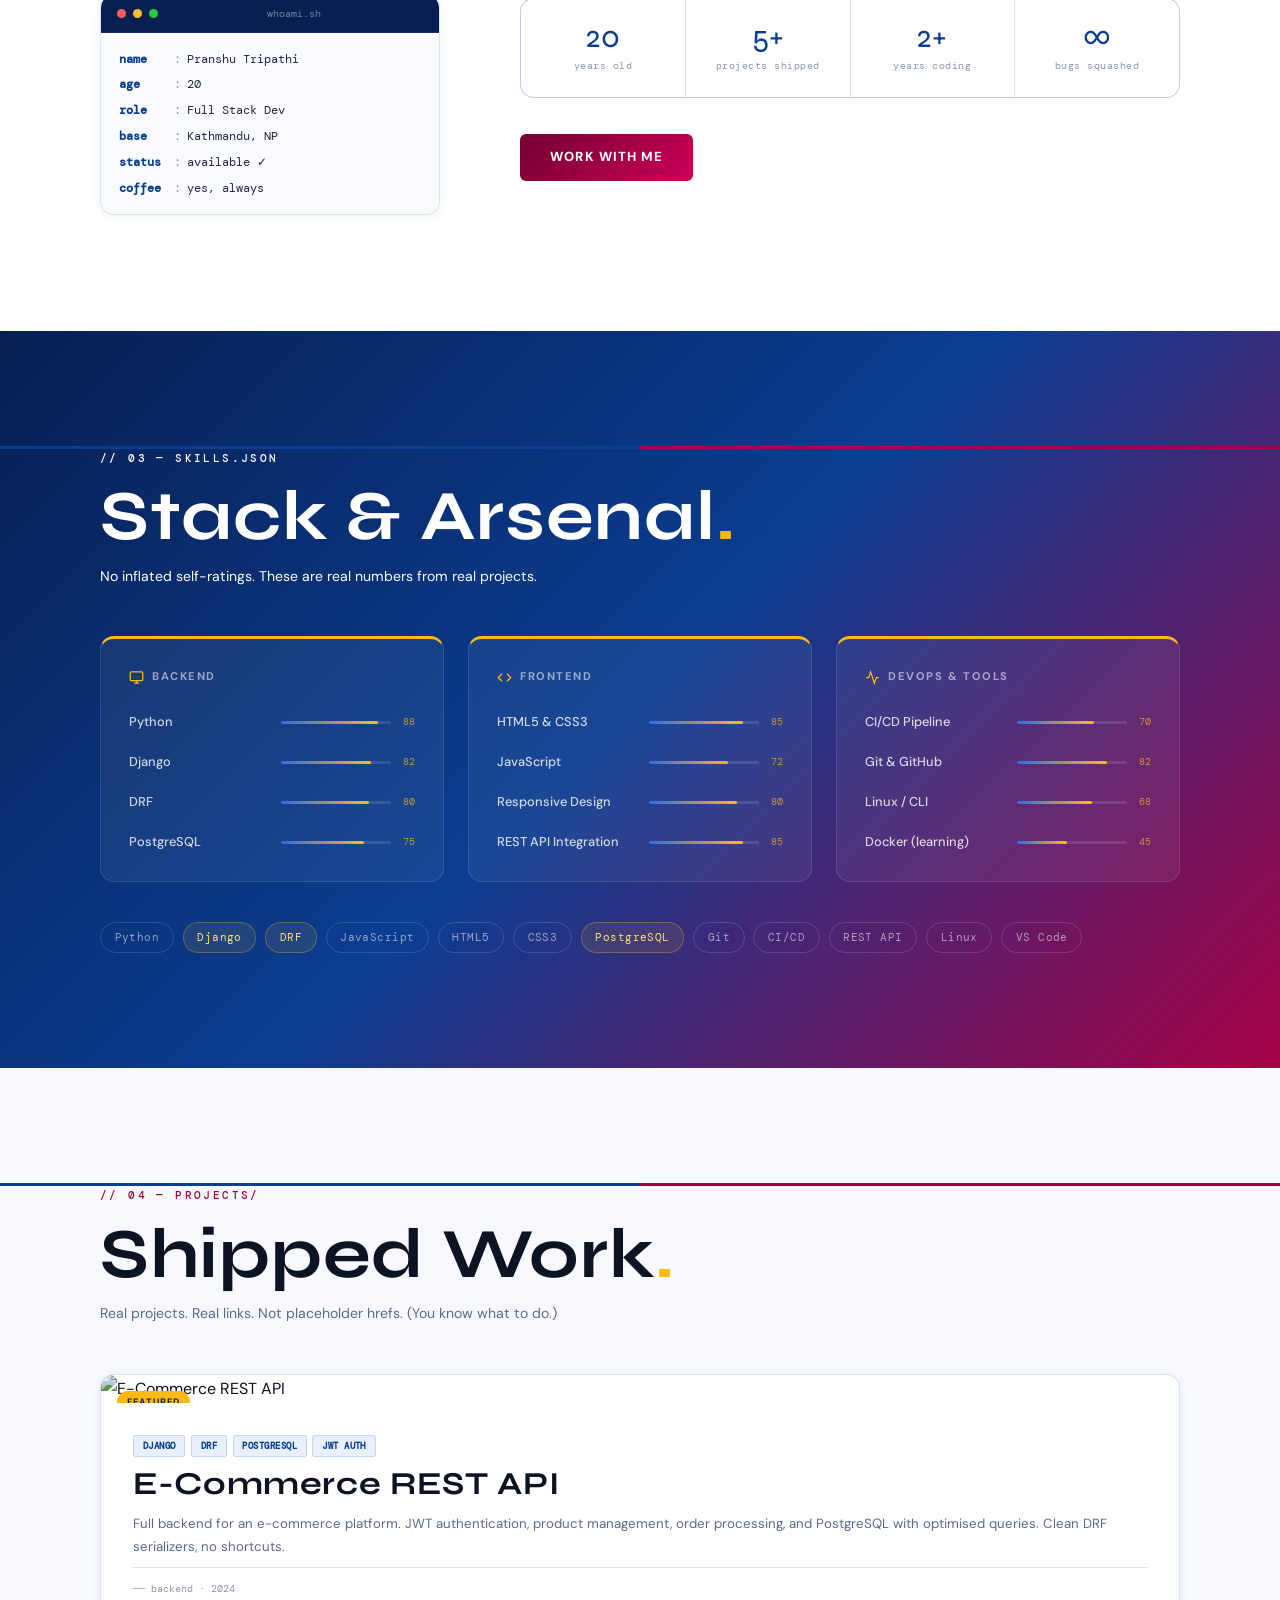
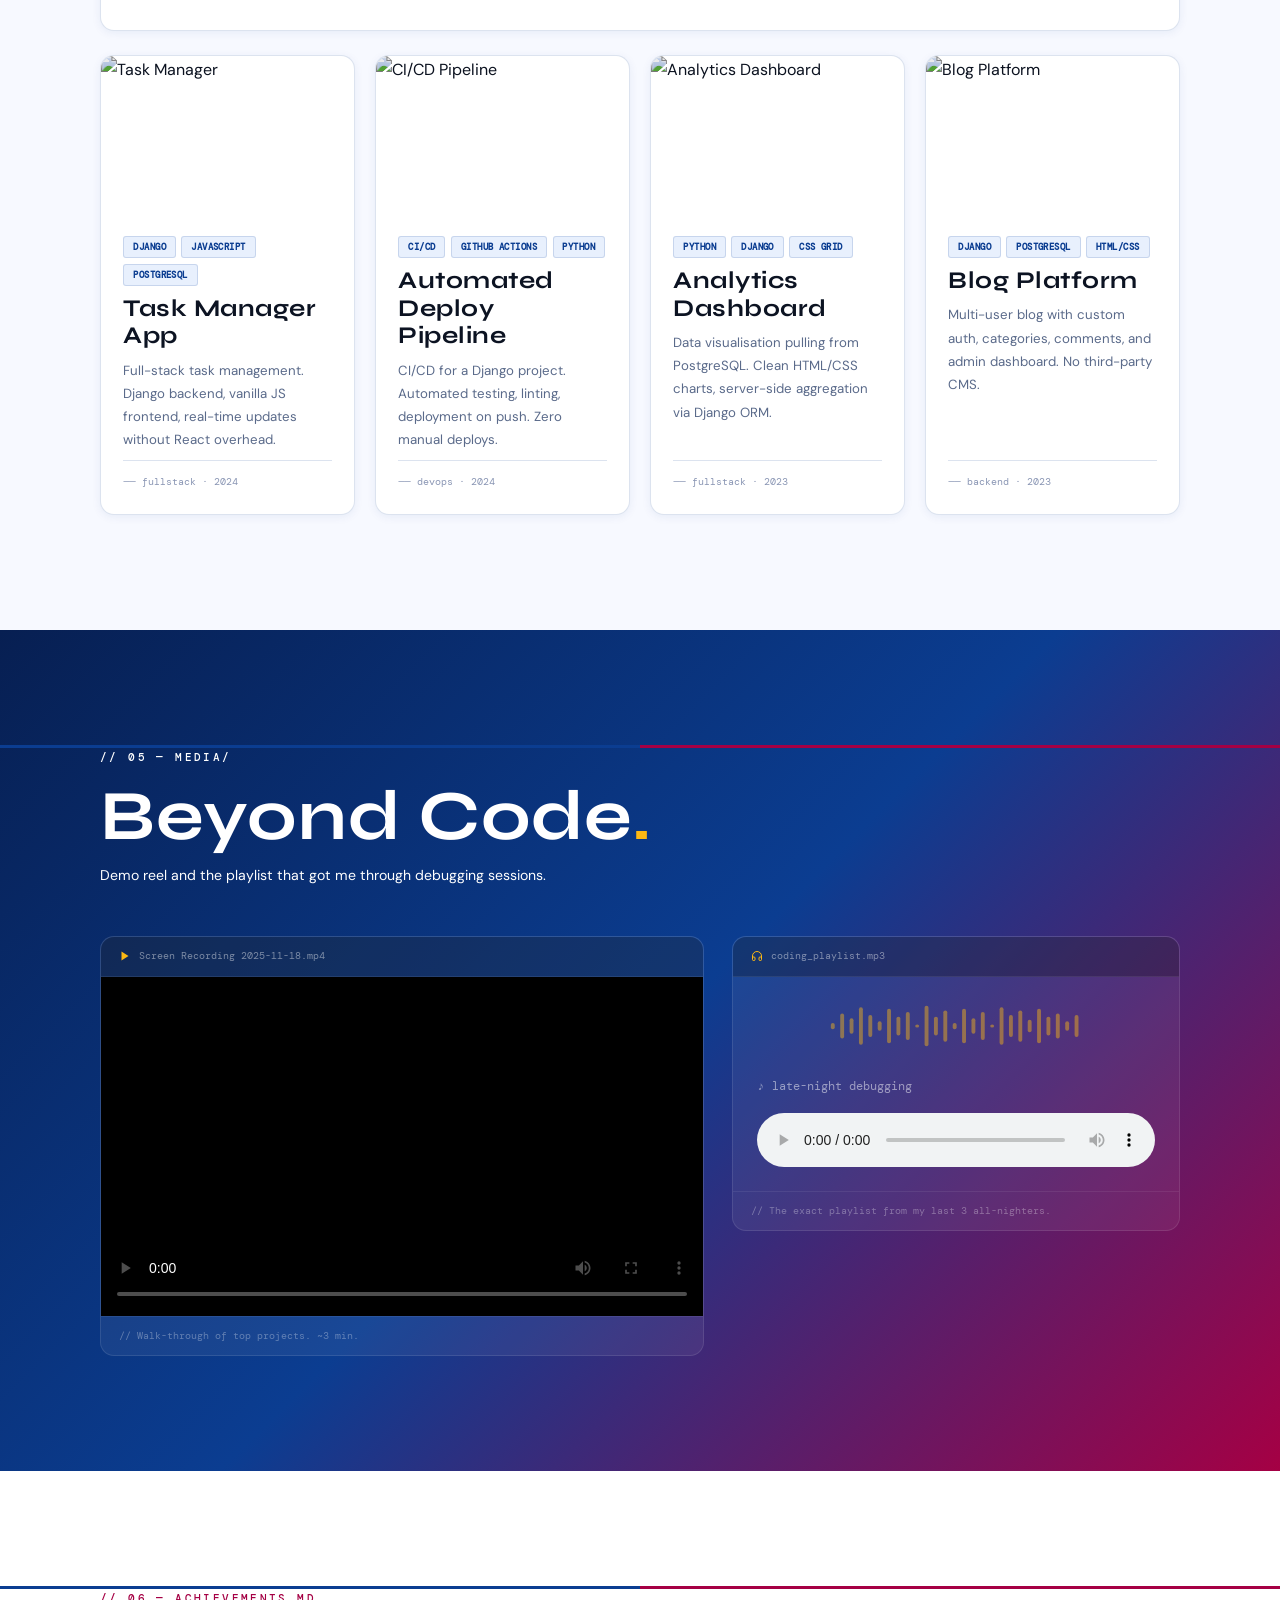
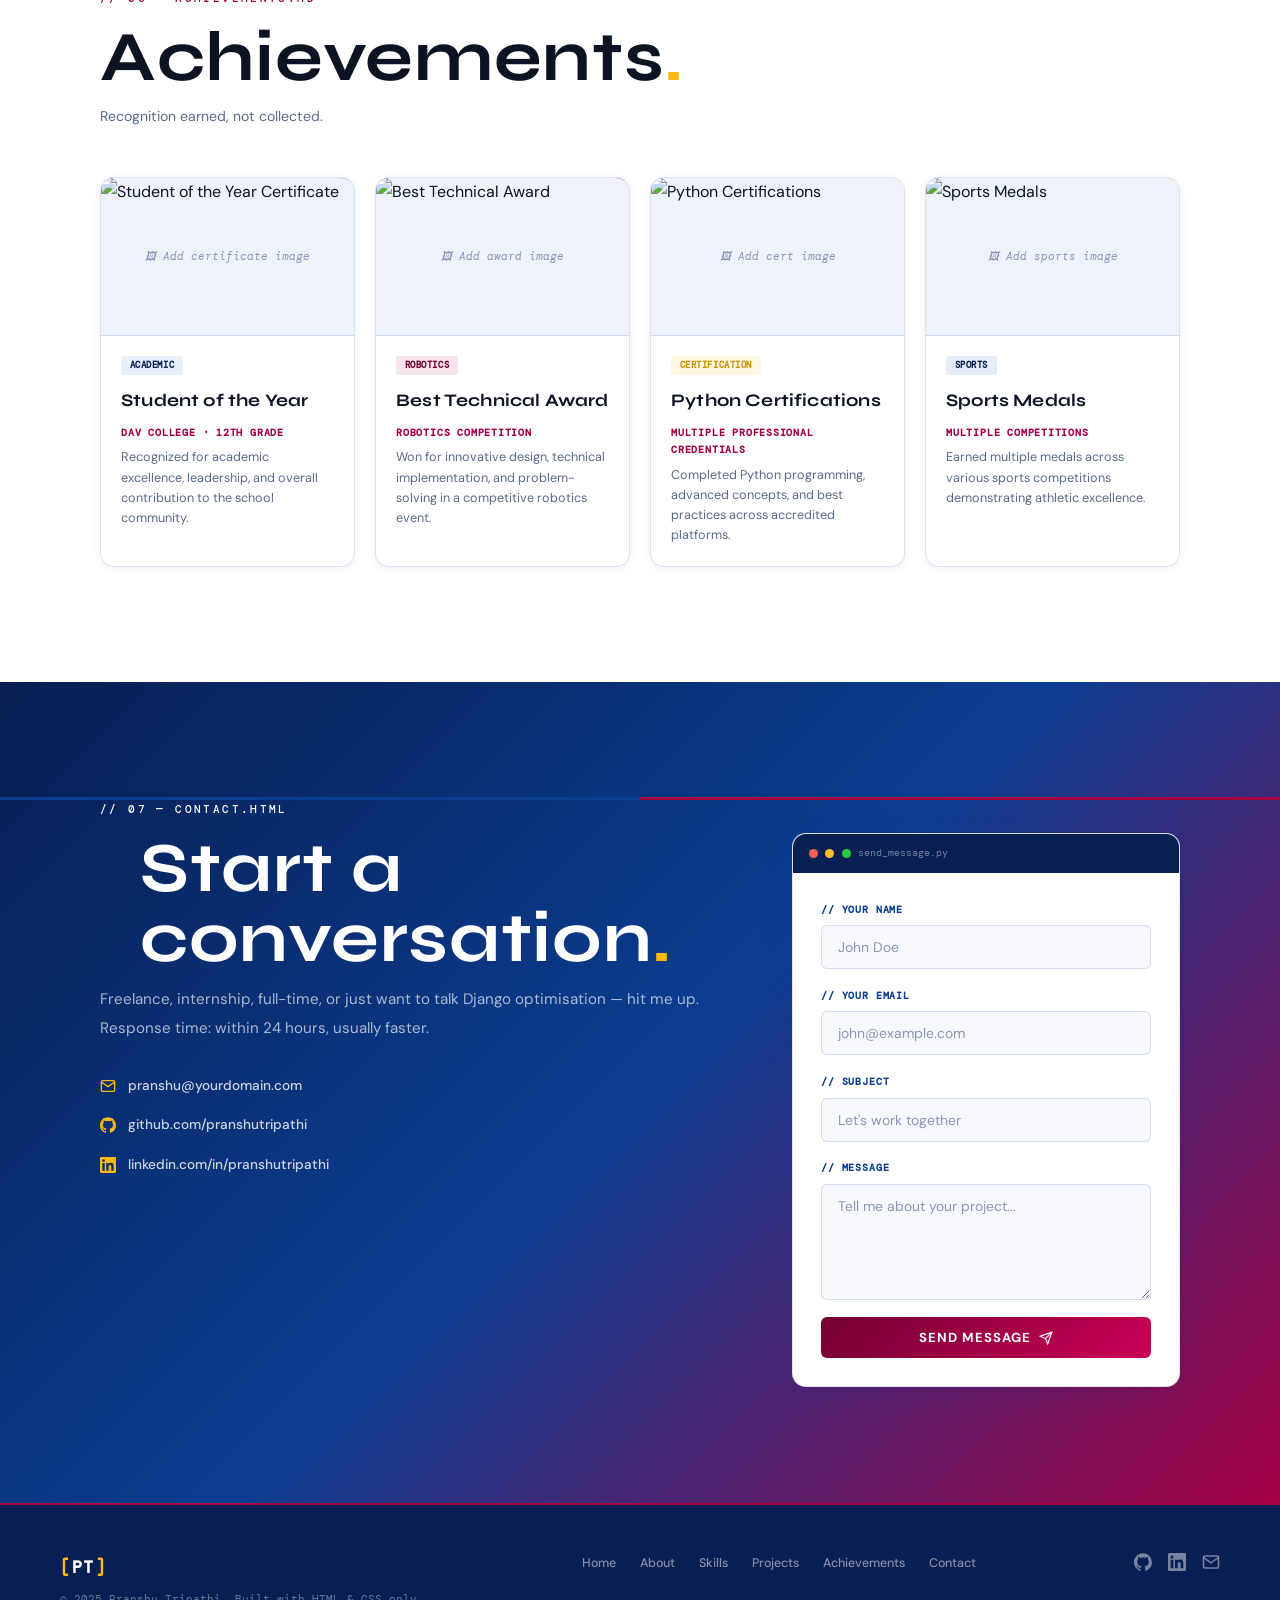
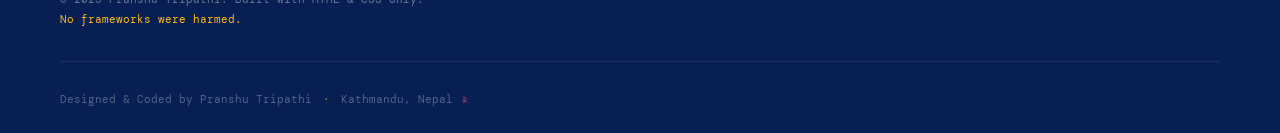
==== commit fc167a79: "Update achievements section and styling" ====
--- a/index.html
+++ b/index.html
@@ -5,38 +5,29 @@
   <meta name="viewport" content="width=device-width, initial-scale=1.0" />
   <meta name="description" content="Pranshu Tripathi — Full Stack Developer. Python, Django, DRF, JavaScript, PostgreSQL." />
   <title>Pranshu Tripathi — Developer</title>
-
-  <!-- Fonts: Bebas Neue (display) + JetBrains Mono (code/body) -->
   <link rel="preconnect" href="https://fonts.googleapis.com" />
   <link rel="preconnect" href="https://fonts.gstatic.com" crossorigin />
-  <link href="https://fonts.googleapis.com/css2?family=Bebas+Neue&family=JetBrains+Mono:ital,wght@0,300;0,400;0,500;0,700;1,400&family=Outfit:wght@300;400;500;600&display=swap" rel="stylesheet" />
+  <link href="https://fonts.googleapis.com/css2?family=Syne:wght@400;500;600;700;800&family=DM+Mono:ital,wght@0,300;0,400;0,500;1,400&family=DM+Sans:ital,opsz,wght@0,9..40,300;0,9..40,400;0,9..40,500;0,9..40,600;1,9..40,400&display=swap" rel="stylesheet" />
   <link rel="stylesheet" href="style.css" />
 </head>
 <body>
 
-  <!-- ─────────────────────────────────────────────
-       STICKY NAVIGATION
-  ───────────────────────────────────────────── -->
+  <!-- NAV -->
   <header class="nav-header">
     <nav class="nav">
-      <a href="#home" class="nav-logo">
-        <span class="nav-logo__bracket">[</span>PT<span class="nav-logo__bracket">]</span>
-      </a>
-
-      <!-- CSS-only hamburger toggle -->
+      <a href="#home" class="nav-logo"><span class="bracket">[</span>PT<span class="bracket">]</span></a>
       <input type="checkbox" id="nav-toggle" class="nav-toggle-input" />
       <label for="nav-toggle" class="nav-burger" aria-label="Open navigation menu">
         <span></span><span></span><span></span>
       </label>
-
       <ul class="nav-links">
-        <li><a href="#home" class="nav-link"><span class="nav-link__num">01.</span>Home</a></li>
-        <li><a href="#about" class="nav-link"><span class="nav-link__num">02.</span>About</a></li>
-        <li><a href="#skills" class="nav-link"><span class="nav-link__num">03.</span>Skills</a></li>
-        <li><a href="#projects" class="nav-link"><span class="nav-link__num">04.</span>Projects</a></li>
-        <li><a href="#media" class="nav-link"><span class="nav-link__num">05.</span>Media</a></li>
-        <li><a href="#achievements" class="nav-link"><span class="nav-link__num">06.</span>Achievements</a></li>
-        <li><a href="#contact" class="nav-link"><span class="nav-link__num">07.</span>Contact</a></li>
+        <li><a href="#home"         class="nav-link"><em>01.</em>Home</a></li>
+        <li><a href="#about"        class="nav-link"><em>02.</em>About</a></li>
+        <li><a href="#skills"       class="nav-link"><em>03.</em>Skills</a></li>
+        <li><a href="#projects"     class="nav-link"><em>04.</em>Projects</a></li>
+        <li><a href="#media"        class="nav-link"><em>05.</em>Media</a></li>
+        <li><a href="#achievements" class="nav-link"><em>06.</em>Honours</a></li>
+        <li><a href="#contact"      class="nav-link"><em>07.</em>Contact</a></li>
         <li><a href="resume.pdf" class="btn-resume" target="_blank" rel="noopener">Resume ↗</a></li>
       </ul>
     </nav>
@@ -44,346 +35,191 @@
 
   <main>
 
-    <!-- ─────────────────────────────────────────────
-         SECTION 01 — HERO
-    ───────────────────────────────────────────── -->
+    <!-- ═══════════════════════════════════════
+         01. HERO
+    ═══════════════════════════════════════ -->
     <section id="home" class="hero">
-
-      <!-- Animated grid background -->
-      <div class="hero-grid" aria-hidden="true"></div>
-
-      <!-- Scan-line overlay -->
-      <div class="hero-scanlines" aria-hidden="true"></div>
-
-      <div class="hero-content">
-
-        <!-- Terminal-style status bar -->
-        <div class="hero-status" aria-label="Status: available">
-          <span class="status-dot"></span>
-          <span class="mono">pranshu@dev:~$</span>
-          <span class="status-text">available_for_work</span>
-        </div>
-
-        <!-- Main heading -->
+      <div class="hero-noise" aria-hidden="true"></div>
+      <div class="hero-lines" aria-hidden="true"></div>
+
+      <div class="hero-inner">
+
+        <div class="hero-badge">
+          <span class="pulse-ring"></span>
+          <span class="mono">pranshu@dev:~$ <span class="gold">available_for_work</span></span>
+        </div>
+
         <h1 class="hero-name">
-          Pranshu<br />
+          <span class="hero-name__first">Pranshu</span>
           <span class="hero-name__last">Tripathi</span>
         </h1>
 
-        <div class="hero-title-row">
-          <span class="hero-slash">//</span>
-          <p class="hero-subtitle">Full Stack Developer · 20 · Kathmandu</p>
+        <div class="hero-meta">
+          <span class="hero-meta__line"></span>
+          <p class="hero-meta__text mono">Full Stack Developer &nbsp;·&nbsp; 20 &nbsp;·&nbsp; Kathmandu</p>
+          <span class="hero-meta__line"></span>
         </div>
 
         <p class="hero-desc">
-          I build backends that scale and frontends that don't embarrass the backend.<br />
-          <span class="mono glow">Python · Django · DRF · JavaScript · PostgreSQL</span>
+          I build backends that scale and frontends that<br class="br-desk"/>
+          don't embarrass the backend.
         </p>
+
+        <div class="hero-stack mono">
+          <span>Python</span><i>/</i>
+          <span>Django</span><i>/</i>
+          <span>DRF</span><i>/</i>
+          <span>JavaScript</span><i>/</i>
+          <span>PostgreSQL</span>
+        </div>
 
         <div class="hero-cta">
           <a href="#projects" class="btn-primary">View Projects</a>
-          <a href="#contact" class="btn-outline">Get in Touch</a>
-        </div>
-
-        <!-- Scrolling tech ticker -->
-        <div class="ticker-wrap" aria-hidden="true">
-          <div class="ticker">
-            <span>Python</span><span class="sep">///</span>
-            <span>Django</span><span class="sep">///</span>
-            <span>DRF</span><span class="sep">///</span>
-            <span>JavaScript</span><span class="sep">///</span>
-            <span>HTML</span><span class="sep">///</span>
-            <span>CSS</span><span class="sep">///</span>
-            <span>PostgreSQL</span><span class="sep">///</span>
-            <span>CI/CD Pipeline</span><span class="sep">///</span>
-            <span>REST APIs</span><span class="sep">///</span>
-            <span>Git</span><span class="sep">///</span>
-            <!-- duplicate for infinite scroll illusion -->
-            <span>Python</span><span class="sep">///</span>
-            <span>Django</span><span class="sep">///</span>
-            <span>DRF</span><span class="sep">///</span>
-            <span>JavaScript</span><span class="sep">///</span>
-            <span>HTML</span><span class="sep">///</span>
-            <span>CSS</span><span class="sep">///</span>
-            <span>PostgreSQL</span><span class="sep">///</span>
-            <span>CI/CD Pipeline</span><span class="sep">///</span>
-            <span>REST APIs</span><span class="sep">///</span>
-            <span>Git</span><span class="sep">///</span>
-          </div>
-        </div>
-      </div>
-
-      <!-- Big decorative section number -->
-      <div class="hero-deco" aria-hidden="true">01</div>
-    </section>
-
-
-    <!-- ─────────────────────────────────────────────
-         SECTION 02 — ABOUT
-    ───────────────────────────────────────────── -->
+          <a href="#contact"  class="btn-ghost">Get in Touch</a>
+        </div>
+      </div>
+
+      <div class="hero-deco" aria-hidden="true">
+        <span>01</span>
+      </div>
+
+      <div class="hero-scroll" aria-hidden="true">
+        <span class="mono">scroll</span>
+        <div class="scroll-line"></div>
+      </div>
+    </section>
+
+
+    <!-- ═══════════════════════════════════════
+         02. ABOUT
+    ═══════════════════════════════════════ -->
     <section id="about" class="about section">
-      <div class="section-label mono" aria-hidden="true">// 02 &mdash; about.py</div>
+      <div class="section-eyebrow mono">// 02 — about.py</div>
 
       <div class="about-grid">
 
-        <!-- Photo + terminal card -->
-        <div class="about-left">
-          <div class="photo-frame">
-            <!-- Replace with your own photo -->
-            <img
-              src="./b78d75c4-980a-4c0c-a608-ef856ca46f0b.jfif"
-              alt="Portrait of Pranshu Tripathi"
-              class="about-photo"
-              loading="lazy"
-            />
-            <div class="photo-overlay" aria-hidden="true">
-              <span class="mono">Pranshu_Tripathi.jpg</span>
-            </div>
-          </div>
-
-          <!-- Terminal info card -->
-          <div class="terminal-card">
-            <div class="terminal-bar" aria-hidden="true">
-              <span class="dot dot--red"></span>
-              <span class="dot dot--yellow"></span>
-              <span class="dot dot--green"></span>
-              <span class="mono terminal-title">whoami.sh</span>
-            </div>
-            <div class="terminal-body mono">
-              <p><span class="t-key">name</span>    <span class="t-sep">:</span> <span class="t-val">Pranshu Tripathi</span></p>
-              <p><span class="t-key">age</span>     <span class="t-sep">:</span> <span class="t-val">20</span></p>
-              <p><span class="t-key">role</span>    <span class="t-sep">:</span> <span class="t-val">Full Stack Dev</span></p>
-              <p><span class="t-key">base</span>    <span class="t-sep">:</span> <span class="t-val">Kathmandu, NP</span></p>
-              <p><span class="t-key">status</span>  <span class="t-sep">:</span> <span class="t-val glow">available ✓</span></p>
-              <p><span class="t-key">coffee</span>  <span class="t-sep">:</span> <span class="t-val">yes, always</span></p>
-            </div>
-          </div>
-        </div>
-
-        <!-- Bio text -->
-        <div class="about-right">
-          <h2 class="section-title">The human<br />behind the code<span class="accent">.</span></h2>
-
-          <p class="about-text">
-            I'm Pranshu — a 20-year-old full stack developer who genuinely enjoys building
-            things that work. Not just things that <em>look</em> like they work in the demo.
-          </p>
-          <p class="about-text">
-            My stack lives mostly in the backend: <strong>Python, Django, Django REST Framework</strong>,
-            and <strong>PostgreSQL</strong> are where I'm most comfortable. I know how to design
-            APIs that developers actually want to consume, set up <strong>CI/CD pipelines</strong>
-            that don't break at 2 AM, and write queries that don't choke under real load.
-          </p>
-          <p class="about-text">
-            On the frontend, I do <strong>HTML, CSS, and JavaScript</strong> — clean, semantic,
-            no framework dependency for things that don't need one. I'm not a "use React for a
-            static page" kind of developer.
-          </p>
-          <p class="about-text">
-            Still learning. Still building. Still very much 20 years old figuring it out —
-            but doing it with actual shipped projects, not just tutorial clones.
-          </p>
-
-          <!-- Stats -->
+        <div class="about-visual">
+          <div class="photo-shell">
+            <div class="photo-corner tl"></div>
+            <div class="photo-corner tr"></div>
+            <div class="photo-corner bl"></div>
+            <div class="photo-corner br"></div>
+            <img src="./b78d75c4-980a-4c0c-a608-ef856ca46f0b.jfif"
+                 alt="Pranshu Tripathi"
+                 class="about-photo"
+                 loading="lazy" />
+            <div class="photo-caption mono">Pranshu_Tripathi.jpg</div>
+          </div>
+
+          <div class="whoami-card">
+            <div class="whoami-bar">
+              <span class="dot r"></span><span class="dot y"></span><span class="dot g"></span>
+              <span class="mono whoami-title">whoami.sh</span>
+            </div>
+            <div class="whoami-body mono">
+              <div class="whoami-row"><span class="k">name</span><span class="s">:</span><span class="v">Pranshu Tripathi</span></div>
+              <div class="whoami-row"><span class="k">age</span><span class="s">:</span><span class="v">20</span></div>
+              <div class="whoami-row"><span class="k">role</span><span class="s">:</span><span class="v">Full Stack Dev</span></div>
+              <div class="whoami-row"><span class="k">base</span><span class="s">:</span><span class="v">Kathmandu, NP</span></div>
+              <div class="whoami-row"><span class="k">status</span><span class="s">:</span><span class="v gold-text">available ✓</span></div>
+              <div class="whoami-row"><span class="k">coffee</span><span class="s">:</span><span class="v">yes, always</span></div>
+            </div>
+          </div>
+        </div>
+
+        <div class="about-content">
+          <h2 class="about-heading">The human<br/>behind the code<span class="dot-accent">.</span></h2>
+
+          <p>I'm Pranshu — a 20-year-old full stack developer who genuinely enjoys building things that work. Not just things that <em>look</em> like they work in the demo.</p>
+          <p>My stack lives mostly in the backend: <strong>Python, Django, Django REST Framework</strong>, and <strong>PostgreSQL</strong> are where I'm most comfortable. APIs developers actually want to consume, CI/CD pipelines that don't break at 2 AM, queries that don't choke under real load.</p>
+          <p>On the frontend: <strong>HTML, CSS, and JavaScript</strong> — clean, semantic, no framework dependency for things that don't need one.</p>
+          <p>Still learning. Still building. Still very much 20 figuring it out — but doing it with actual shipped projects.</p>
+
           <div class="about-stats">
-            <div class="stat">
-              <span class="stat-num accent">20</span>
-              <span class="stat-label mono">years old</span>
-            </div>
-            <div class="stat">
-              <span class="stat-num accent">5+</span>
-              <span class="stat-label mono">projects shipped</span>
-            </div>
-            <div class="stat">
-              <span class="stat-num accent">2+</span>
-              <span class="stat-label mono">years coding</span>
-            </div>
-            <div class="stat">
-              <span class="stat-num accent">∞</span>
-              <span class="stat-label mono">bugs squashed</span>
+            <div class="stat-item">
+              <span class="stat-n">20</span>
+              <span class="stat-l mono">years old</span>
+            </div>
+            <div class="stat-item">
+              <span class="stat-n">5+</span>
+              <span class="stat-l mono">projects shipped</span>
+            </div>
+            <div class="stat-item">
+              <span class="stat-n">2+</span>
+              <span class="stat-l mono">years coding</span>
+            </div>
+            <div class="stat-item">
+              <span class="stat-n">∞</span>
+              <span class="stat-l mono">bugs squashed</span>
             </div>
           </div>
 
           <a href="#contact" class="btn-primary">Work with me</a>
         </div>
-      </div>
-    </section>
-
-
-    <!-- ─────────────────────────────────────────────
-         SECTION 03 — SKILLS
-    ───────────────────────────────────────────── -->
+
+      </div>
+    </section>
+
+
+    <!-- ═══════════════════════════════════════
+         03. SKILLS
+    ═══════════════════════════════════════ -->
     <section id="skills" class="skills section">
-      <div class="section-label mono" aria-hidden="true">// 03 &mdash; skills.json</div>
-      <h2 class="section-title">Stack &amp; Arsenal<span class="accent">.</span></h2>
-      <p class="section-sub">No inflated self-ratings. These are real numbers from real projects.</p>
-
-      <div class="skills-grid">
-
-        <!-- Backend -->
-        <div class="skill-category">
-          <h3 class="skill-cat-title">
-            <svg width="16" height="16" viewBox="0 0 24 24" fill="none" stroke="currentColor" stroke-width="2" aria-hidden="true"><rect x="2" y="3" width="20" height="14" rx="2"/><line x1="8" y1="21" x2="16" y2="21"/><line x1="12" y1="17" x2="12" y2="21"/></svg>
+      <div class="section-eyebrow mono light">// 03 — skills.json</div>
+      <h2 class="section-title light">Stack &amp; Arsenal<span class="dot-accent">.</span></h2>
+      <p class="section-sub light">No inflated self-ratings. These are real numbers from real projects.</p>
+
+      <div class="skills-layout">
+
+        <div class="skill-col">
+          <div class="skill-col-head">
+            <svg width="15" height="15" viewBox="0 0 24 24" fill="none" stroke="currentColor" stroke-width="2"><rect x="2" y="3" width="20" height="14" rx="2"/><line x1="8" y1="21" x2="16" y2="21"/><line x1="12" y1="17" x2="12" y2="21"/></svg>
             Backend
-          </h3>
-          <div class="skill-bars">
-
-            <div class="skill-item">
-              <div class="skill-meta">
-                <span class="skill-name">Python</span>
-                <span class="skill-pct accent">88%</span>
-              </div>
-              <div class="skill-track">
-                <div class="skill-fill" style="--w:88%"></div>
-              </div>
-            </div>
-
-            <div class="skill-item">
-              <div class="skill-meta">
-                <span class="skill-name">Django</span>
-                <span class="skill-pct accent">82%</span>
-              </div>
-              <div class="skill-track">
-                <div class="skill-fill" style="--w:82%"></div>
-              </div>
-            </div>
-
-            <div class="skill-item">
-              <div class="skill-meta">
-                <span class="skill-name">Django REST Framework</span>
-                <span class="skill-pct accent">80%</span>
-              </div>
-              <div class="skill-track">
-                <div class="skill-fill" style="--w:80%"></div>
-              </div>
-            </div>
-
-            <div class="skill-item">
-              <div class="skill-meta">
-                <span class="skill-name">PostgreSQL</span>
-                <span class="skill-pct accent">75%</span>
-              </div>
-              <div class="skill-track">
-                <div class="skill-fill" style="--w:75%"></div>
-              </div>
-            </div>
-
-          </div>
-        </div>
-
-        <!-- Frontend -->
-        <div class="skill-category">
-          <h3 class="skill-cat-title">
-            <svg width="16" height="16" viewBox="0 0 24 24" fill="none" stroke="currentColor" stroke-width="2" aria-hidden="true"><polyline points="16 18 22 12 16 6"/><polyline points="8 6 2 12 8 18"/></svg>
+          </div>
+          <div class="skill-list">
+            <div class="skill-row" style="--pct:88%"><span class="sk-name">Python</span><div class="sk-bar"><div class="sk-fill"></div></div><span class="sk-pct mono">88</span></div>
+            <div class="skill-row" style="--pct:82%"><span class="sk-name">Django</span><div class="sk-bar"><div class="sk-fill"></div></div><span class="sk-pct mono">82</span></div>
+            <div class="skill-row" style="--pct:80%"><span class="sk-name">DRF</span><div class="sk-bar"><div class="sk-fill"></div></div><span class="sk-pct mono">80</span></div>
+            <div class="skill-row" style="--pct:75%"><span class="sk-name">PostgreSQL</span><div class="sk-bar"><div class="sk-fill"></div></div><span class="sk-pct mono">75</span></div>
+          </div>
+        </div>
+
+        <div class="skill-col">
+          <div class="skill-col-head">
+            <svg width="15" height="15" viewBox="0 0 24 24" fill="none" stroke="currentColor" stroke-width="2"><polyline points="16 18 22 12 16 6"/><polyline points="8 6 2 12 8 18"/></svg>
             Frontend
-          </h3>
-          <div class="skill-bars">
-
-            <div class="skill-item">
-              <div class="skill-meta">
-                <span class="skill-name">HTML5 &amp; CSS3</span>
-                <span class="skill-pct accent">85%</span>
-              </div>
-              <div class="skill-track">
-                <div class="skill-fill" style="--w:85%"></div>
-              </div>
-            </div>
-
-            <div class="skill-item">
-              <div class="skill-meta">
-                <span class="skill-name">JavaScript (Vanilla)</span>
-                <span class="skill-pct accent">72%</span>
-              </div>
-              <div class="skill-track">
-                <div class="skill-fill" style="--w:72%"></div>
-              </div>
-            </div>
-
-            <div class="skill-item">
-              <div class="skill-meta">
-                <span class="skill-name">Responsive Design</span>
-                <span class="skill-pct accent">80%</span>
-              </div>
-              <div class="skill-track">
-                <div class="skill-fill" style="--w:80%"></div>
-              </div>
-            </div>
-
-            <div class="skill-item">
-              <div class="skill-meta">
-                <span class="skill-name">REST API Integration</span>
-                <span class="skill-pct accent">85%</span>
-              </div>
-              <div class="skill-track">
-                <div class="skill-fill" style="--w:85%"></div>
-              </div>
-            </div>
-
-          </div>
-        </div>
-
-        <!-- DevOps / Tools -->
-        <div class="skill-category">
-          <h3 class="skill-cat-title">
-            <svg width="16" height="16" viewBox="0 0 24 24" fill="none" stroke="currentColor" stroke-width="2" aria-hidden="true"><polyline points="22 12 18 12 15 21 9 3 6 12 2 12"/></svg>
+          </div>
+          <div class="skill-list">
+            <div class="skill-row" style="--pct:85%"><span class="sk-name">HTML5 &amp; CSS3</span><div class="sk-bar"><div class="sk-fill"></div></div><span class="sk-pct mono">85</span></div>
+            <div class="skill-row" style="--pct:72%"><span class="sk-name">JavaScript</span><div class="sk-bar"><div class="sk-fill"></div></div><span class="sk-pct mono">72</span></div>
+            <div class="skill-row" style="--pct:80%"><span class="sk-name">Responsive Design</span><div class="sk-bar"><div class="sk-fill"></div></div><span class="sk-pct mono">80</span></div>
+            <div class="skill-row" style="--pct:85%"><span class="sk-name">REST API Integration</span><div class="sk-bar"><div class="sk-fill"></div></div><span class="sk-pct mono">85</span></div>
+          </div>
+        </div>
+
+        <div class="skill-col">
+          <div class="skill-col-head">
+            <svg width="15" height="15" viewBox="0 0 24 24" fill="none" stroke="currentColor" stroke-width="2"><polyline points="22 12 18 12 15 21 9 3 6 12 2 12"/></svg>
             DevOps &amp; Tools
-          </h3>
-          <div class="skill-bars">
-
-            <div class="skill-item">
-              <div class="skill-meta">
-                <span class="skill-name">CI/CD Pipeline</span>
-                <span class="skill-pct accent">70%</span>
-              </div>
-              <div class="skill-track">
-                <div class="skill-fill" style="--w:70%"></div>
-              </div>
-            </div>
-
-            <div class="skill-item">
-              <div class="skill-meta">
-                <span class="skill-name">Git &amp; GitHub</span>
-                <span class="skill-pct accent">82%</span>
-              </div>
-              <div class="skill-track">
-                <div class="skill-fill" style="--w:82%"></div>
-              </div>
-            </div>
-
-            <div class="skill-item">
-              <div class="skill-meta">
-                <span class="skill-name">Linux / CLI</span>
-                <span class="skill-pct accent">68%</span>
-              </div>
-              <div class="skill-track">
-                <div class="skill-fill" style="--w:68%"></div>
-              </div>
-            </div>
-
-            <div class="skill-item">
-              <div class="skill-meta">
-                <span class="skill-name">Docker (learning)</span>
-                <span class="skill-pct accent">45%</span>
-              </div>
-              <div class="skill-track">
-                <div class="skill-fill" style="--w:45%"></div>
-              </div>
-            </div>
-
-          </div>
-        </div>
-
-      </div>
-
-      <!-- Chip cloud -->
-      <div class="chip-cloud" aria-label="Technology tags">
+          </div>
+          <div class="skill-list">
+            <div class="skill-row" style="--pct:70%"><span class="sk-name">CI/CD Pipeline</span><div class="sk-bar"><div class="sk-fill"></div></div><span class="sk-pct mono">70</span></div>
+            <div class="skill-row" style="--pct:82%"><span class="sk-name">Git &amp; GitHub</span><div class="sk-bar"><div class="sk-fill"></div></div><span class="sk-pct mono">82</span></div>
+            <div class="skill-row" style="--pct:68%"><span class="sk-name">Linux / CLI</span><div class="sk-bar"><div class="sk-fill"></div></div><span class="sk-pct mono">68</span></div>
+            <div class="skill-row" style="--pct:45%"><span class="sk-name">Docker (learning)</span><div class="sk-bar"><div class="sk-fill"></div></div><span class="sk-pct mono">45</span></div>
+          </div>
+        </div>
+
+      </div>
+
+      <div class="chip-row">
         <span class="chip">Python</span>
-        <span class="chip chip--hi">Django</span>
-        <span class="chip chip--hi">DRF</span>
+        <span class="chip hi">Django</span>
+        <span class="chip hi">DRF</span>
         <span class="chip">JavaScript</span>
         <span class="chip">HTML5</span>
         <span class="chip">CSS3</span>
-        <span class="chip chip--hi">PostgreSQL</span>
+        <span class="chip hi">PostgreSQL</span>
         <span class="chip">Git</span>
         <span class="chip">CI/CD</span>
         <span class="chip">REST API</span>
@@ -393,250 +229,173 @@
     </section>
 
 
-    <!-- ─────────────────────────────────────────────
-         SECTION 04 — PROJECTS
-    ───────────────────────────────────────────── -->
+    <!-- ═══════════════════════════════════════
+         04. PROJECTS
+    ═══════════════════════════════════════ -->
     <section id="projects" class="projects section">
-      <div class="section-label mono" aria-hidden="true">// 04 &mdash; projects/</div>
-      <h2 class="section-title">Shipped Work<span class="accent">.</span></h2>
-      <p class="section-sub">Replace these with your actual projects. Right now. Not later. Now.</p>
-
-      <div class="projects-grid">
-
-        <!-- Card 1 — Featured -->
-        <article class="project-card project-card--featured">
-          <div class="project-card__img-wrap">
-            <img
-              src="https://images.unsplash.com/photo-1555949963-aa79dcee981c?w=800&q=80"
-              alt="Django REST API project screenshot"
-              class="project-card__img"
-              loading="lazy"
-            />
-            <div class="project-card__overlay">
-              <a href="#" class="btn-outline btn-sm">Live ↗</a>
+      <div class="section-eyebrow mono">// 04 — projects/</div>
+      <h2 class="section-title">Shipped Work<span class="dot-accent">.</span></h2>
+      <p class="section-sub">Real projects. Real links. Not placeholder hrefs. (You know what to do.)</p>
+
+      <div class="projects-layout">
+
+        <!-- Featured -->
+        <article class="pcard pcard--featured">
+          <div class="pcard-img">
+            <img src="https://images.unsplash.com/photo-1555949963-aa79dcee981c?w=900&q=80" alt="E-Commerce REST API" loading="lazy"/>
+            <div class="pcard-img-overlay">
+              <a href="#" class="btn-ghost btn-sm">Live ↗</a>
               <a href="#" class="btn-primary btn-sm">GitHub</a>
             </div>
-            <span class="project-badge">Featured</span>
-          </div>
-          <div class="project-card__body">
-            <div class="project-tags">
-              <span class="tag">Django</span>
-              <span class="tag">DRF</span>
-              <span class="tag">PostgreSQL</span>
-              <span class="tag">JWT Auth</span>
-            </div>
-            <h3 class="project-title">E-Commerce REST API</h3>
-            <p class="project-desc">
-              Full backend for an e-commerce platform. JWT authentication, product management,
-              order processing, and PostgreSQL with optimized queries. Clean DRF serializers,
-              no shortcuts.
-            </p>
-            <div class="project-footer mono">
-              <span>── backend · 2024</span>
-            </div>
+            <span class="pcard-badge">Featured</span>
+          </div>
+          <div class="pcard-body">
+            <div class="pcard-tags">
+              <span>Django</span><span>DRF</span><span>PostgreSQL</span><span>JWT Auth</span>
+            </div>
+            <h3 class="pcard-title">E-Commerce REST API</h3>
+            <p class="pcard-desc">Full backend for an e-commerce platform. JWT authentication, product management, order processing, and PostgreSQL with optimised queries. Clean DRF serializers, no shortcuts.</p>
+            <div class="pcard-foot mono">── backend · 2024</div>
           </div>
         </article>
 
-        <!-- Card 2 -->
-        <article class="project-card">
-          <div class="project-card__img-wrap">
-            <img
-              src="https://images.unsplash.com/photo-1504868584819-f8e8b4b6d7e3?w=800&q=80"
-              alt="Task management app screenshot"
-              class="project-card__img"
-              loading="lazy"
-            />
-            <div class="project-card__overlay">
-              <a href="#" class="btn-outline btn-sm">Live ↗</a>
-              <a href="#" class="btn-primary btn-sm">GitHub</a>
-            </div>
-          </div>
-          <div class="project-card__body">
-            <div class="project-tags">
-              <span class="tag">Django</span>
-              <span class="tag">JavaScript</span>
-              <span class="tag">PostgreSQL</span>
-            </div>
-            <h3 class="project-title">Task Manager App</h3>
-            <p class="project-desc">
-              Full-stack task management app. Django backend, vanilla JS frontend,
-              real-time updates without React overhead.
-            </p>
-            <div class="project-footer mono">
-              <span>── fullstack · 2024</span>
-            </div>
-          </div>
-        </article>
-
-        <!-- Card 3 -->
-        <article class="project-card">
-          <div class="project-card__img-wrap">
-            <img
-              src="https://images.unsplash.com/photo-1558494949-ef010cbdcc31?w=800&q=80"
-              alt="CI/CD pipeline project"
-              class="project-card__img"
-              loading="lazy"
-            />
-            <div class="project-card__overlay">
-              <a href="#" class="btn-outline btn-sm">Live ↗</a>
-              <a href="#" class="btn-primary btn-sm">GitHub</a>
-            </div>
-          </div>
-          <div class="project-card__body">
-            <div class="project-tags">
-              <span class="tag">CI/CD</span>
-              <span class="tag">GitHub Actions</span>
-              <span class="tag">Python</span>
-            </div>
-            <h3 class="project-title">Automated Deploy Pipeline</h3>
-            <p class="project-desc">
-              CI/CD pipeline for a Django project. Automated testing, linting,
-              and deployment on push. Zero manual deploys.
-            </p>
-            <div class="project-footer mono">
-              <span>── devops · 2024</span>
-            </div>
-          </div>
-        </article>
-
-        <!-- Card 4 -->
-        <article class="project-card">
-          <div class="project-card__img-wrap">
-            <img
-              src="https://images.unsplash.com/photo-1551288049-bebda4e38f71?w=800&q=80"
-              alt="Analytics dashboard screenshot"
-              class="project-card__img"
-              loading="lazy"
-            />
-            <div class="project-card__overlay">
-              <a href="#" class="btn-outline btn-sm">Live ↗</a>
-              <a href="#" class="btn-primary btn-sm">GitHub</a>
-            </div>
-          </div>
-          <div class="project-card__body">
-            <div class="project-tags">
-              <span class="tag">Python</span>
-              <span class="tag">Django</span>
-              <span class="tag">CSS Grid</span>
-            </div>
-            <h3 class="project-title">Analytics Dashboard</h3>
-            <p class="project-desc">
-              Data visualization dashboard pulling from PostgreSQL. Clean
-              HTML/CSS charts, server-side data aggregation via Django ORM.
-            </p>
-            <div class="project-footer mono">
-              <span>── fullstack · 2023</span>
-            </div>
-          </div>
-        </article>
-
-        <!-- Card 5 -->
-        <article class="project-card">
-          <div class="project-card__img-wrap">
-            <img
-              src="https://images.unsplash.com/photo-1516321318423-f06f85e504b3?w=800&q=80"
-              alt="Blog platform screenshot"
-              class="project-card__img"
-              loading="lazy"
-            />
-            <div class="project-card__overlay">
-              <a href="#" class="btn-outline btn-sm">Live ↗</a>
-              <a href="#" class="btn-primary btn-sm">GitHub</a>
-            </div>
-          </div>
-          <div class="project-card__body">
-            <div class="project-tags">
-              <span class="tag">Django</span>
-              <span class="tag">PostgreSQL</span>
-              <span class="tag">HTML/CSS</span>
-            </div>
-            <h3 class="project-title">Blog Platform</h3>
-            <p class="project-desc">
-              Multi-user blog with custom auth, categories, comments, and
-              an admin dashboard. No third-party CMS.
-            </p>
-            <div class="project-footer mono">
-              <span>── backend · 2023</span>
-            </div>
-          </div>
-        </article>
-
-      </div>
-    </section>
-
-
-    <!-- ─────────────────────────────────────────────
-         SECTION 05 — MEDIA (HTML5 audio + video)
-    ───────────────────────────────────────────── -->
+        <!-- Grid cards -->
+        <div class="pcard-grid">
+
+          <article class="pcard">
+            <div class="pcard-img">
+              <img src="https://images.unsplash.com/photo-1504868584819-f8e8b4b6d7e3?w=700&q=80" alt="Task Manager" loading="lazy"/>
+              <div class="pcard-img-overlay">
+                <a href="#" class="btn-ghost btn-sm">Live ↗</a>
+                <a href="#" class="btn-primary btn-sm">GitHub</a>
+              </div>
+            </div>
+            <div class="pcard-body">
+              <div class="pcard-tags"><span>Django</span><span>JavaScript</span><span>PostgreSQL</span></div>
+              <h3 class="pcard-title">Task Manager App</h3>
+              <p class="pcard-desc">Full-stack task management. Django backend, vanilla JS frontend, real-time updates without React overhead.</p>
+              <div class="pcard-foot mono">── fullstack · 2024</div>
+            </div>
+          </article>
+
+          <article class="pcard">
+            <div class="pcard-img">
+              <img src="https://images.unsplash.com/photo-1558494949-ef010cbdcc31?w=700&q=80" alt="CI/CD Pipeline" loading="lazy"/>
+              <div class="pcard-img-overlay">
+                <a href="#" class="btn-ghost btn-sm">Live ↗</a>
+                <a href="#" class="btn-primary btn-sm">GitHub</a>
+              </div>
+            </div>
+            <div class="pcard-body">
+              <div class="pcard-tags"><span>CI/CD</span><span>GitHub Actions</span><span>Python</span></div>
+              <h3 class="pcard-title">Automated Deploy Pipeline</h3>
+              <p class="pcard-desc">CI/CD for a Django project. Automated testing, linting, deployment on push. Zero manual deploys.</p>
+              <div class="pcard-foot mono">── devops · 2024</div>
+            </div>
+          </article>
+
+          <article class="pcard">
+            <div class="pcard-img">
+              <img src="https://images.unsplash.com/photo-1551288049-bebda4e38f71?w=700&q=80" alt="Analytics Dashboard" loading="lazy"/>
+              <div class="pcard-img-overlay">
+                <a href="#" class="btn-ghost btn-sm">Live ↗</a>
+                <a href="#" class="btn-primary btn-sm">GitHub</a>
+              </div>
+            </div>
+            <div class="pcard-body">
+              <div class="pcard-tags"><span>Python</span><span>Django</span><span>CSS Grid</span></div>
+              <h3 class="pcard-title">Analytics Dashboard</h3>
+              <p class="pcard-desc">Data visualisation pulling from PostgreSQL. Clean HTML/CSS charts, server-side aggregation via Django ORM.</p>
+              <div class="pcard-foot mono">── fullstack · 2023</div>
+            </div>
+          </article>
+
+          <article class="pcard">
+            <div class="pcard-img">
+              <img src="https://images.unsplash.com/photo-1516321318423-f06f85e504b3?w=700&q=80" alt="Blog Platform" loading="lazy"/>
+              <div class="pcard-img-overlay">
+                <a href="#" class="btn-ghost btn-sm">Live ↗</a>
+                <a href="#" class="btn-primary btn-sm">GitHub</a>
+              </div>
+            </div>
+            <div class="pcard-body">
+              <div class="pcard-tags"><span>Django</span><span>PostgreSQL</span><span>HTML/CSS</span></div>
+              <h3 class="pcard-title">Blog Platform</h3>
+              <p class="pcard-desc">Multi-user blog with custom auth, categories, comments, and admin dashboard. No third-party CMS.</p>
+              <div class="pcard-foot mono">── backend · 2023</div>
+            </div>
+          </article>
+
+        </div>
+      </div>
+    </section>
+
+
+    <!-- ═══════════════════════════════════════
+         05. MEDIA
+    ═══════════════════════════════════════ -->
     <section id="media" class="media section">
-      <div class="section-label mono" aria-hidden="true">// 05 &mdash; media/</div>
-      <h2 class="section-title">Beyond Code<span class="accent">.</span></h2>
-      <p class="section-sub">Demo reel and the playlist that got me through debugging sessions.</p>
-
-      <div class="media-grid">
-
-        <!-- Video -->
+      <div class="section-eyebrow mono light">// 05 — media/</div>
+      <h2 class="section-title light">Beyond Code<span class="dot-accent">.</span></h2>
+      <p class="section-sub light">Demo reel and the playlist that got me through debugging sessions.</p>
+
+      <div class="media-layout">
+
         <div class="media-block">
-          <div class="media-block__header mono">
-            <svg width="14" height="14" viewBox="0 0 24 24" fill="currentColor" aria-hidden="true"><polygon points="5 3 19 12 5 21 5 3"/></svg>
-            Screen Recording 2025-11-18 152308.mp4
-          </div>
-          <div class="video-wrap">
-            <video
-              controls
-              poster="https://images.unsplash.com/photo-1555949963-aa79dcee981c?w=900&q=60"
-              class="media-video"
-              aria-label="Pranshu Tripathi project demo reel"
-            >
-              <!-- Add your own video file here -->
+          <div class="media-bar mono">
+            <svg width="12" height="12" viewBox="0 0 24 24" fill="currentColor"><polygon points="5 3 19 12 5 21 5 3"/></svg>
+            Screen Recording 2025-11-18.mp4
+          </div>
+          <div class="video-shell">
+            <video controls poster="https://images.unsplash.com/photo-1555949963-aa79dcee981c?w=900&q=60"
+                   class="media-video" aria-label="Project demo reel">
               <source src="./Screen Recording 2025-11-18 152308.mp4" type="video/mp4" />
-              <p class="mono">Browser doesn't support HTML5 video. <a href="./Screen Recording 2025-11-18 152308.mp4">Download it.</a></p>
+              <p class="mono">No HTML5 support. <a href="./Screen Recording 2025-11-18 152308.mp4">Download.</a></p>
             </video>
           </div>
-          <p class="media-caption mono">// Walk-through of my top projects. ~3 min.</p>
-        </div>
-
-        <!-- Audio -->
+          <p class="media-caption mono">// Walk-through of top projects. ~3 min.</p>
+        </div>
+
         <div class="media-block">
-          <div class="media-block__header mono">
-            <svg width="14" height="14" viewBox="0 0 24 24" fill="none" stroke="currentColor" stroke-width="2" aria-hidden="true"><path d="M3 18v-6a9 9 0 0 1 18 0v6"/><path d="M21 19a2 2 0 0 1-2 2h-1a2 2 0 0 1-2-2v-3a2 2 0 0 1 2-2h3z"/><path d="M3 19a2 2 0 0 0 2 2h1a2 2 0 0 0 2-2v-3a2 2 0 0 0-2-2H3z"/></svg>
+          <div class="media-bar mono">
+            <svg width="12" height="12" viewBox="0 0 24 24" fill="none" stroke="currentColor" stroke-width="2"><path d="M3 18v-6a9 9 0 0 1 18 0v6"/><path d="M21 19a2 2 0 0 1-2 2h-1a2 2 0 0 1-2-2v-3a2 2 0 0 1 2-2h3z"/><path d="M3 19a2 2 0 0 0 2 2h1a2 2 0 0 0 2-2v-3a2 2 0 0 0-2-2H3z"/></svg>
             coding_playlist.mp3
           </div>
-
-          <div class="audio-card">
-            <!-- Waveform art (pure SVG, CSS-animated) -->
-            <div class="waveform-wrap" aria-hidden="true">
-              <svg viewBox="0 0 320 80" class="waveform-svg" xmlns="http://www.w3.org/2000/svg">
-                <rect x="0"   y="30" width="6" height="20" rx="3" class="wbar"/>
-                <rect x="14"  y="15" width="6" height="50" rx="3" class="wbar" style="animation-delay:.1s"/>
-                <rect x="28"  y="35" width="6" height="10" rx="3" class="wbar" style="animation-delay:.2s"/>
-                <rect x="42"  y="8"  width="6" height="64" rx="3" class="wbar" style="animation-delay:.05s"/>
-                <rect x="56"  y="20" width="6" height="40" rx="3" class="wbar" style="animation-delay:.15s"/>
-                <rect x="70"  y="32" width="6" height="16" rx="3" class="wbar" style="animation-delay:.3s"/>
-                <rect x="84"  y="10" width="6" height="60" rx="3" class="wbar" style="animation-delay:.08s"/>
-                <rect x="98"  y="25" width="6" height="30" rx="3" class="wbar" style="animation-delay:.22s"/>
-                <rect x="112" y="14" width="6" height="52" rx="3" class="wbar" style="animation-delay:.12s"/>
-                <rect x="126" y="38" width="6" height="8"  rx="3" class="wbar" style="animation-delay:.35s"/>
-                <rect x="140" y="5"  width="6" height="70" rx="3" class="wbar" style="animation-delay:.06s"/>
-                <rect x="154" y="22" width="6" height="36" rx="3" class="wbar" style="animation-delay:.18s"/>
-                <rect x="168" y="16" width="6" height="48" rx="3" class="wbar" style="animation-delay:.25s"/>
-                <rect x="182" y="33" width="6" height="14" rx="3" class="wbar" style="animation-delay:.4s"/>
-                <rect x="196" y="11" width="6" height="58" rx="3" class="wbar" style="animation-delay:.07s"/>
-                <rect x="210" y="28" width="6" height="24" rx="3" class="wbar" style="animation-delay:.2s"/>
-                <rect x="224" y="18" width="6" height="44" rx="3" class="wbar" style="animation-delay:.14s"/>
-                <rect x="238" y="36" width="6" height="8"  rx="3" class="wbar" style="animation-delay:.32s"/>
-                <rect x="252" y="9"  width="6" height="62" rx="3" class="wbar" style="animation-delay:.09s"/>
-                <rect x="266" y="24" width="6" height="32" rx="3" class="wbar" style="animation-delay:.27s"/>
-                <rect x="280" y="13" width="6" height="54" rx="3" class="wbar" style="animation-delay:.16s"/>
-                <rect x="294" y="30" width="6" height="20" rx="3" class="wbar" style="animation-delay:.38s"/>
-                <rect x="308" y="19" width="6" height="42" rx="3" class="wbar" style="animation-delay:.11s"/>
+          <div class="audio-shell">
+            <div class="waveform" aria-hidden="true">
+              <svg viewBox="0 0 320 64" xmlns="http://www.w3.org/2000/svg">
+                <rect x="0"   y="28" width="5" height="8"  rx="2.5" class="wb"/>
+                <rect x="12"  y="16" width="5" height="32" rx="2.5" class="wb" style="animation-delay:.07s"/>
+                <rect x="24"  y="22" width="5" height="20" rx="2.5" class="wb" style="animation-delay:.14s"/>
+                <rect x="36"  y="8"  width="5" height="48" rx="2.5" class="wb" style="animation-delay:.04s"/>
+                <rect x="48"  y="18" width="5" height="28" rx="2.5" class="wb" style="animation-delay:.19s"/>
+                <rect x="60"  y="26" width="5" height="12" rx="2.5" class="wb" style="animation-delay:.28s"/>
+                <rect x="72"  y="10" width="5" height="44" rx="2.5" class="wb" style="animation-delay:.09s"/>
+                <rect x="84"  y="20" width="5" height="24" rx="2.5" class="wb" style="animation-delay:.22s"/>
+                <rect x="96"  y="14" width="5" height="36" rx="2.5" class="wb" style="animation-delay:.11s"/>
+                <rect x="108" y="30" width="5" height="4"  rx="2.5" class="wb" style="animation-delay:.33s"/>
+                <rect x="120" y="6"  width="5" height="52" rx="2.5" class="wb" style="animation-delay:.06s"/>
+                <rect x="132" y="20" width="5" height="24" rx="2.5" class="wb" style="animation-delay:.17s"/>
+                <rect x="144" y="12" width="5" height="40" rx="2.5" class="wb" style="animation-delay:.24s"/>
+                <rect x="156" y="28" width="5" height="8"  rx="2.5" class="wb" style="animation-delay:.38s"/>
+                <rect x="168" y="10" width="5" height="44" rx="2.5" class="wb" style="animation-delay:.08s"/>
+                <rect x="180" y="22" width="5" height="20" rx="2.5" class="wb" style="animation-delay:.20s"/>
+                <rect x="192" y="14" width="5" height="36" rx="2.5" class="wb" style="animation-delay:.13s"/>
+                <rect x="204" y="30" width="5" height="4"  rx="2.5" class="wb" style="animation-delay:.31s"/>
+                <rect x="216" y="8"  width="5" height="48" rx="2.5" class="wb" style="animation-delay:.10s"/>
+                <rect x="228" y="18" width="5" height="28" rx="2.5" class="wb" style="animation-delay:.26s"/>
+                <rect x="240" y="12" width="5" height="40" rx="2.5" class="wb" style="animation-delay:.16s"/>
+                <rect x="252" y="24" width="5" height="16" rx="2.5" class="wb" style="animation-delay:.36s"/>
+                <rect x="264" y="10" width="5" height="44" rx="2.5" class="wb" style="animation-delay:.05s"/>
+                <rect x="276" y="20" width="5" height="24" rx="2.5" class="wb" style="animation-delay:.23s"/>
+                <rect x="288" y="16" width="5" height="32" rx="2.5" class="wb" style="animation-delay:.12s"/>
+                <rect x="300" y="26" width="5" height="12" rx="2.5" class="wb" style="animation-delay:.29s"/>
+                <rect x="312" y="18" width="5" height="28" rx="2.5" class="wb" style="animation-delay:.18s"/>
               </svg>
             </div>
-            <p class="audio-track-name mono">♪ late-night debugging</p>
-            <audio controls class="media-audio" aria-label="Coding playlist audio">
-              <!-- Add your own audio file here -->
+            <p class="track-name mono">♪ late-night debugging</p>
+            <audio controls class="media-audio" aria-label="Coding playlist">
               <source src="./TKANDZ_-_TKANDZ_-_Now_Or_Never_heavenly_audio_Official_Audio_(mp3.pm).mp3" type="audio/mpeg" />
-              <p class="mono">Browser doesn't support HTML5 audio. <a href="./TKANDZ_-_TKANDZ_-_Now_Or_Never_heavenly_audio_Official_Audio_(mp3.pm).mp3">Download it.</a></p>
             </audio>
           </div>
           <p class="media-caption mono">// The exact playlist from my last 3 all-nighters.</p>
@@ -646,186 +405,125 @@
     </section>
 
 
-    <!-- ─────────────────────────────────────────────
-         SECTION 06 — ACHIEVEMENTS & HONOURS
-    ───────────────────────────────────────────── -->
+    <!-- ═══════════════════════════════════════
+         06. ACHIEVEMENTS
+    ═══════════════════════════════════════ -->
     <section id="achievements" class="achievements section">
-      <div class="section-label mono" aria-hidden="true">// 06 &mdash; achievements.md</div>
-      <h2 class="section-title">Achievements &amp; Honours<span class="accent">.</span></h2>
-      <p class="section-sub">Recognition for hard work, competition wins, and continuous learning.</p>
-
-      <div class="achievements-grid">
-        
-        <!-- Academic Achievement -->
-        <div class="achievement-card achievement-card--academic">
-          <div class="achievement-img-wrap">
-            <img src="https://images.unsplash.com/photo-1517694712202-14dd9538aa97?w=600&h=300&fit=crop" alt="Student of the Year - Academic Achievement" class="achievement-img"/>
-          </div>
-          <div class="achievement-icon" aria-hidden="true">
-            <svg width="32" height="32" viewBox="0 0 24 24" fill="none" stroke="currentColor" stroke-width="2">
-              <path d="M22 10v6m0 0v4c0 1.1-.9 2-2 2H4c-1.1 0-2-.9-2-2v-4m20 0l-10-5-10 5M9.135 4.135l-4.622 2.31a2 2 0 00-1.103 1.76v9.795c0 .986.585 1.874 1.497 2.292l8.883 4.441c.58.29 1.265.29 1.845 0l8.883-4.441c.912-.418 1.497-1.306 1.497-2.292V8.205c0-.725-.364-1.399-1.103-1.76l-4.622-2.31"/>
-            </svg>
-          </div>
-          <h3 class="achievement-title">Student of the Year</h3>
-          <p class="achievement-org mono">DAV College · 12th Grade</p>
-          <p class="achievement-desc">Recognized for academic excellence, leadership, and overall contribution to school community.</p>
-          <span class="achievement-badge">Academic</span>
-        </div>
-
-        <!-- Robotics Competition -->
-        <div class="achievement-card achievement-card--tech">
-          <div class="achievement-img-wrap">
-            <img src="https://images.unsplash.com/photo-1517694712202-14dd9538aa97?w=600&h=300&fit=crop" alt="Best Technical Award in Robotics Competition" class="achievement-img"/>
-          </div>
-          <div class="achievement-icon" aria-hidden="true">
-            <svg width="32" height="32" viewBox="0 0 24 24" fill="none" stroke="currentColor" stroke-width="2">
-              <rect x="2" y="7" width="20" height="14" rx="2" ry="2"/>
-              <line x1="16" y1="0" x2="16" y2="4"/>
-              <line x1="8" y1="0" x2="8" y2="4"/>
-              <line x1="12" y1="17" x2="12" y2="21"/>
-              <line x1="2" y1="10" x2="22" y2="10"/>
-            </svg>
-          </div>
-          <h3 class="achievement-title">Best Technical Award</h3>
-          <p class="achievement-org mono">Robotics Competition</p>
-          <p class="achievement-desc">Won award for innovative design, technical implementation, and problem-solving in robotics competition.</p>
-          <span class="achievement-badge badge-tech">Robotics</span>
-        </div>
-
-        <!-- Python Certificates -->
-        <div class="achievement-card achievement-card--cert">
-          <div class="achievement-img-wrap">
-            <img src="https://images.unsplash.com/photo-1517694712202-14dd9538aa97?w=600&h=300&fit=crop" alt="Python Professional Certifications" class="achievement-img"/>
-          </div>
-          <div class="achievement-icon" aria-hidden="true">
-            <svg width="32" height="32" viewBox="0 0 24 24" fill="none" stroke="currentColor" stroke-width="2">
-              <path d="M21.5 2v6h-6M2.5 22v-6h6M2 11.5a10 10 0 0 1 18.8-4.3M22 12.5a10 10 0 0 1-18.8 2.2"/>
-              <polyline points="23 4 13 14 9 10"/>
-              <polyline points="1 20 11 10 15 14"/>
-            </svg>
-          </div>
-          <h3 class="achievement-title">Python Certifications</h3>
-          <p class="achievement-org mono">Multiple Professional Credentials</p>
-          <p class="achievement-desc">Completed and certified in Python programming, advanced concepts, and best practices through accredited platforms.</p>
-          <span class="achievement-badge badge-cert">Certification</span>
-        </div>
-
-        <!-- Sports Medals -->
-        <div class="achievement-card achievement-card--sports">
-          <div class="achievement-img-wrap">
-            <img src="https://images.unsplash.com/photo-1517694712202-14dd9538aa97?w=600&h=300&fit=crop" alt="Sports Medals from Multiple Competitions" class="achievement-img"/>
-          </div>
-          <div class="achievement-icon" aria-hidden="true">
-            <svg width="32" height="32" viewBox="0 0 24 24" fill="currentColor">
-              <path d="M21 26H3a2 2 0 0 1-2-2v-5.359a2 2 0 0 1 1.172-1.814l8-4a2 2 0 0 1 1.656 0l8 4A2 2 0 0 1 23 18.641V24a2 2 0 0 1-2 2zM12 2a5 5 0 1 1 0 10 5 5 0 0 1 0-10z"/>
-            </svg>
-          </div>
-          <h3 class="achievement-title">Sports Medals</h3>
-          <p class="achievement-org mono">Multiple Competitions</p>
-          <p class="achievement-desc">Earned multiple medals across various sports competitions, demonstrating athletic excellence and competitive spirit.</p>
-          <span class="achievement-badge badge-sports">Sports</span>
-        </div>
-
-      </div>
-    </section>
-
-
-    <!-- ─────────────────────────────────────────────
-         SECTION 07 — CONTACT
-    ───────────────────────────────────────────── -->
+      <div class="section-eyebrow mono">// 06 — achievements.md</div>
+      <h2 class="section-title">Achievements<span class="dot-accent">.</span></h2>
+      <p class="section-sub">Recognition earned, not collected.</p>
+
+      <div class="ach-grid">
+
+        <div class="ach-card ach-academic">
+          <div class="ach-img-wrap">
+            <img src="" alt="Student of the Year Certificate" class="ach-img"/>
+            <div class="ach-img-placeholder mono">🖼 Add certificate image</div>
+          </div>
+          <div class="ach-body">
+            <span class="ach-tag">Academic</span>
+            <h3>Student of the Year</h3>
+            <p class="ach-org mono">DAV College · 12th Grade</p>
+            <p class="ach-desc">Recognized for academic excellence, leadership, and overall contribution to the school community.</p>
+          </div>
+        </div>
+
+        <div class="ach-card ach-tech">
+          <div class="ach-img-wrap">
+            <img src="" alt="Best Technical Award" class="ach-img"/>
+            <div class="ach-img-placeholder mono">🖼 Add award image</div>
+          </div>
+          <div class="ach-body">
+            <span class="ach-tag">Robotics</span>
+            <h3>Best Technical Award</h3>
+            <p class="ach-org mono">Robotics Competition</p>
+            <p class="ach-desc">Won for innovative design, technical implementation, and problem-solving in a competitive robotics event.</p>
+          </div>
+        </div>
+
+        <div class="ach-card ach-cert">
+          <div class="ach-img-wrap">
+            <img src="" alt="Python Certifications" class="ach-img"/>
+            <div class="ach-img-placeholder mono">🖼 Add cert image</div>
+          </div>
+          <div class="ach-body">
+            <span class="ach-tag">Certification</span>
+            <h3>Python Certifications</h3>
+            <p class="ach-org mono">Multiple Professional Credentials</p>
+            <p class="ach-desc">Completed Python programming, advanced concepts, and best practices across accredited platforms.</p>
+          </div>
+        </div>
+
+        <div class="ach-card ach-sports">
+          <div class="ach-img-wrap">
+            <img src="" alt="Sports Medals" class="ach-img"/>
+            <div class="ach-img-placeholder mono">🖼 Add sports image</div>
+          </div>
+          <div class="ach-body">
+            <span class="ach-tag">Sports</span>
+            <h3>Sports Medals</h3>
+            <p class="ach-org mono">Multiple Competitions</p>
+            <p class="ach-desc">Earned multiple medals across various sports competitions demonstrating athletic excellence.</p>
+          </div>
+        </div>
+
+      </div>
+    </section>
+
+
+    <!-- ═══════════════════════════════════════
+         07. CONTACT
+    ═══════════════════════════════════════ -->
     <section id="contact" class="contact section">
-      <div class="section-label mono" aria-hidden="true">// 06 &mdash; contact.html</div>
-
-      <div class="contact-grid">
-
-        <!-- Left: Copy -->
-        <div class="contact-left">
-          <h2 class="section-title">Start a<br />conversation<span class="accent">.</span></h2>
-          <p class="contact-desc">
-            Freelance project, internship, full-time, or just want to talk Django optimization —
-            hit me up. Response time: within 24 hours, usually faster.
-          </p>
-
-          <ul class="contact-info">
-            <li class="contact-info__item">
-              <svg width="18" height="18" viewBox="0 0 24 24" fill="none" stroke="currentColor" stroke-width="2" aria-hidden="true"><path d="M4 4h16c1.1 0 2 .9 2 2v12c0 1.1-.9 2-2 2H4c-1.1 0-2-.9-2-2V6c0-1.1.9-2 2-2z"/><polyline points="22,6 12,13 2,6"/></svg>
-              <a href="mailto:pranshu@yourdomain.com" class="contact-link">pranshu@yourdomain.com</a>
+      <div class="section-eyebrow mono light">// 07 — contact.html</div>
+
+      <div class="contact-layout">
+
+        <div class="contact-copy">
+          <h2 class="section-title light">Start a<br/>conversation<span class="dot-accent">.</span></h2>
+          <p class="contact-desc">Freelance, internship, full-time, or just want to talk Django optimisation — hit me up. Response time: within 24 hours, usually faster.</p>
+
+          <ul class="contact-links">
+            <li>
+              <svg width="16" height="16" viewBox="0 0 24 24" fill="none" stroke="currentColor" stroke-width="2"><path d="M4 4h16c1.1 0 2 .9 2 2v12c0 1.1-.9 2-2 2H4c-1.1 0-2-.9-2-2V6c0-1.1.9-2 2-2z"/><polyline points="22,6 12,13 2,6"/></svg>
+              <a href="mailto:pranshu@yourdomain.com">pranshu@yourdomain.com</a>
             </li>
-            <li class="contact-info__item">
-              <!-- GitHub SVG -->
-              <svg width="18" height="18" viewBox="0 0 24 24" fill="currentColor" aria-hidden="true"><path d="M12 .297c-6.63 0-12 5.373-12 12 0 5.303 3.438 9.8 8.205 11.385.6.113.82-.258.82-.577 0-.285-.01-1.04-.015-2.04-3.338.724-4.042-1.61-4.042-1.61C4.422 18.07 3.633 17.7 3.633 17.7c-1.087-.744.084-.729.084-.729 1.205.084 1.838 1.236 1.838 1.236 1.07 1.835 2.809 1.305 3.495.998.108-.776.417-1.305.76-1.605-2.665-.3-5.466-1.332-5.466-5.93 0-1.31.465-2.38 1.235-3.22-.135-.303-.54-1.523.105-3.176 0 0 1.005-.322 3.3 1.23.96-.267 1.98-.399 3-.405 1.02.006 2.04.138 3 .405 2.28-1.552 3.285-1.23 3.285-1.23.645 1.653.24 2.873.12 3.176.765.84 1.23 1.91 1.23 3.22 0 4.61-2.805 5.625-5.475 5.92.42.36.81 1.096.81 2.22 0 1.606-.015 2.896-.015 3.286 0 .315.21.69.825.57C20.565 22.092 24 17.592 24 12.297c0-6.627-5.373-12-12-12"/></svg>
-              <a href="https://github.com/pranshutripathi" target="_blank" rel="noopener" class="contact-link">github.com/pranshutripathi</a>
+            <li>
+              <svg width="16" height="16" viewBox="0 0 24 24" fill="currentColor"><path d="M12 .297c-6.63 0-12 5.373-12 12 0 5.303 3.438 9.8 8.205 11.385.6.113.82-.258.82-.577 0-.285-.01-1.04-.015-2.04-3.338.724-4.042-1.61-4.042-1.61C4.422 18.07 3.633 17.7 3.633 17.7c-1.087-.744.084-.729.084-.729 1.205.084 1.838 1.236 1.838 1.236 1.07 1.835 2.809 1.305 3.495.998.108-.776.417-1.305.76-1.605-2.665-.3-5.466-1.332-5.466-5.93 0-1.31.465-2.38 1.235-3.22-.135-.303-.54-1.523.105-3.176 0 0 1.005-.322 3.3 1.23.96-.267 1.98-.399 3-.405 1.02.006 2.04.138 3 .405 2.28-1.552 3.285-1.23 3.285-1.23.645 1.653.24 2.873.12 3.176.765.84 1.23 1.91 1.23 3.22 0 4.61-2.805 5.625-5.475 5.92.42.36.81 1.096.81 2.22 0 1.606-.015 2.896-.015 3.286 0 .315.21.69.825.57C20.565 22.092 24 17.592 24 12.297c0-6.627-5.373-12-12-12"/></svg>
+              <a href="https://github.com/pranshutripathi" target="_blank" rel="noopener">github.com/pranshutripathi</a>
             </li>
-            <li class="contact-info__item">
-              <!-- LinkedIn SVG -->
-              <svg width="18" height="18" viewBox="0 0 24 24" fill="currentColor" aria-hidden="true"><path d="M20.447 20.452h-3.554v-5.569c0-1.328-.027-3.037-1.852-3.037-1.853 0-2.136 1.445-2.136 2.939v5.667H9.351V9h3.414v1.561h.046c.477-.9 1.637-1.85 3.37-1.85 3.601 0 4.267 2.37 4.267 5.455v6.286zM5.337 7.433a2.062 2.062 0 0 1-2.063-2.065 2.064 2.064 0 1 1 2.063 2.065zm1.782 13.019H3.555V9h3.564v11.452zM22.225 0H1.771C.792 0 0 .774 0 1.729v20.542C0 23.227.792 24 1.771 24h20.451C23.2 24 24 23.227 24 22.271V1.729C24 .774 23.2 0 22.222 0h.003z"/></svg>
-              <a href="https://linkedin.com/in/pranshutripathi" target="_blank" rel="noopener" class="contact-link">linkedin.com/in/pranshutripathi</a>
+            <li>
+              <svg width="16" height="16" viewBox="0 0 24 24" fill="currentColor"><path d="M20.447 20.452h-3.554v-5.569c0-1.328-.027-3.037-1.852-3.037-1.853 0-2.136 1.445-2.136 2.939v5.667H9.351V9h3.414v1.561h.046c.477-.9 1.637-1.85 3.37-1.85 3.601 0 4.267 2.37 4.267 5.455v6.286zM5.337 7.433a2.062 2.062 0 0 1-2.063-2.065 2.064 2.064 0 1 1 2.063 2.065zm1.782 13.019H3.555V9h3.564v11.452zM22.225 0H1.771C.792 0 0 .774 0 1.729v20.542C0 23.227.792 24 1.771 24h20.451C23.2 24 24 23.227 24 22.271V1.729C24 .774 23.2 0 22.222 0h.003z"/></svg>
+              <a href="https://linkedin.com/in/pranshutripathi" target="_blank" rel="noopener">linkedin.com/in/pranshutripathi</a>
             </li>
           </ul>
         </div>
 
-        <!-- Right: Form -->
-        <div class="contact-right">
-          <div class="form-terminal-bar mono" aria-hidden="true">
-            <span class="dot dot--red"></span>
-            <span class="dot dot--yellow"></span>
-            <span class="dot dot--green"></span>
+        <div class="form-card">
+          <div class="form-bar mono">
+            <span class="dot r"></span><span class="dot y"></span><span class="dot g"></span>
             <span>send_message.py</span>
           </div>
           <form class="contact-form" action="#" method="POST" novalidate>
-            <div class="form-group">
-              <label for="name" class="form-label mono">// your name</label>
-              <input
-                type="text"
-                id="name"
-                name="name"
-                class="form-input"
-                placeholder="John Doe"
-                required
-                autocomplete="name"
-              />
-            </div>
-
-            <div class="form-group">
-              <label for="email" class="form-label mono">// your email</label>
-              <input
-                type="email"
-                id="email"
-                name="email"
-                class="form-input"
-                placeholder="john@example.com"
-                required
-                autocomplete="email"
-              />
-            </div>
-
-            <div class="form-group">
-              <label for="subject" class="form-label mono">// subject</label>
-              <input
-                type="text"
-                id="subject"
-                name="subject"
-                class="form-input"
-                placeholder="Let's work together"
-                required
-              />
-            </div>
-
-            <div class="form-group">
-              <label for="message" class="form-label mono">// message</label>
-              <textarea
-                id="message"
-                name="message"
-                class="form-textarea"
-                rows="5"
-                placeholder="Tell me about your project..."
-                required
-              ></textarea>
-            </div>
-
+            <div class="fg">
+              <label for="name"    class="fl mono">// your name</label>
+              <input type="text"   id="name"    name="name"    class="fi" placeholder="John Doe" required autocomplete="name"/>
+            </div>
+            <div class="fg">
+              <label for="email"   class="fl mono">// your email</label>
+              <input type="email"  id="email"   name="email"   class="fi" placeholder="john@example.com" required autocomplete="email"/>
+            </div>
+            <div class="fg">
+              <label for="subject" class="fl mono">// subject</label>
+              <input type="text"   id="subject" name="subject" class="fi" placeholder="Let's work together" required/>
+            </div>
+            <div class="fg">
+              <label for="message" class="fl mono">// message</label>
+              <textarea id="message" name="message" class="fi ft" rows="5" placeholder="Tell me about your project..." required></textarea>
+            </div>
             <button type="submit" class="btn-primary btn-full">
               Send Message
-              <svg width="16" height="16" viewBox="0 0 24 24" fill="none" stroke="currentColor" stroke-width="2" aria-hidden="true"><line x1="22" y1="2" x2="11" y2="13"/><polygon points="22 2 15 22 11 13 2 9 22 2"/></svg>
+              <svg width="14" height="14" viewBox="0 0 24 24" fill="none" stroke="currentColor" stroke-width="2"><line x1="22" y1="2" x2="11" y2="13"/><polygon points="22 2 15 22 11 13 2 9 22 2"/></svg>
             </button>
           </form>
         </div>
@@ -836,46 +534,32 @@
   </main>
 
 
-  <!-- ─────────────────────────────────────────────
-       FOOTER
-  ───────────────────────────────────────────── -->
+  <!-- FOOTER -->
   <footer class="footer">
     <div class="footer-inner">
-      <div class="footer-left">
-        <span class="nav-logo mono">
-          <span class="nav-logo__bracket">[</span>PT<span class="nav-logo__bracket">]</span>
-        </span>
-        <p class="footer-copy mono">
-          © 2025 Pranshu Tripathi. Built with HTML &amp; CSS only.<br />
-          <span class="accent">No frameworks were harmed.</span>
-        </p>
-      </div>
-
-      <nav class="footer-nav" aria-label="Footer navigation">
-        <a href="#home">Home</a>
-        <a href="#about">About</a>
-        <a href="#skills">Skills</a>
-        <a href="#projects">Projects</a>
-        <a href="#achievements">Achievements</a>
-        <a href="#contact">Contact</a>
+      <div class="footer-brand">
+        <a href="#home" class="nav-logo mono"><span class="bracket">[</span>PT<span class="bracket">]</span></a>
+        <p class="footer-copy mono">© 2025 Pranshu Tripathi. Built with HTML &amp; CSS only.<br/><span class="gold">No frameworks were harmed.</span></p>
+      </div>
+      <nav class="footer-nav">
+        <a href="#home">Home</a><a href="#about">About</a><a href="#skills">Skills</a>
+        <a href="#projects">Projects</a><a href="#achievements">Achievements</a><a href="#contact">Contact</a>
       </nav>
-
       <div class="footer-socials">
         <a href="https://github.com/pranshutripathi" target="_blank" rel="noopener" aria-label="GitHub">
-          <svg width="20" height="20" viewBox="0 0 24 24" fill="currentColor"><path d="M12 .297c-6.63 0-12 5.373-12 12 0 5.303 3.438 9.8 8.205 11.385.6.113.82-.258.82-.577 0-.285-.01-1.04-.015-2.04-3.338.724-4.042-1.61-4.042-1.61C4.422 18.07 3.633 17.7 3.633 17.7c-1.087-.744.084-.729.084-.729 1.205.084 1.838 1.236 1.838 1.236 1.07 1.835 2.809 1.305 3.495.998.108-.776.417-1.305.76-1.605-2.665-.3-5.466-1.332-5.466-5.93 0-1.31.465-2.38 1.235-3.22-.135-.303-.54-1.523.105-3.176 0 0 1.005-.322 3.3 1.23.96-.267 1.98-.399 3-.405 1.02.006 2.04.138 3 .405 2.28-1.552 3.285-1.23 3.285-1.23.645 1.653.24 2.873.12 3.176.765.84 1.23 1.91 1.23 3.22 0 4.61-2.805 5.625-5.475 5.92.42.36.81 1.096.81 2.22 0 1.606-.015 2.896-.015 3.286 0 .315.21.69.825.57C20.565 22.092 24 17.592 24 12.297c0-6.627-5.373-12-12-12"/></svg>
+          <svg width="18" height="18" viewBox="0 0 24 24" fill="currentColor"><path d="M12 .297c-6.63 0-12 5.373-12 12 0 5.303 3.438 9.8 8.205 11.385.6.113.82-.258.82-.577 0-.285-.01-1.04-.015-2.04-3.338.724-4.042-1.61-4.042-1.61C4.422 18.07 3.633 17.7 3.633 17.7c-1.087-.744.084-.729.084-.729 1.205.084 1.838 1.236 1.838 1.236 1.07 1.835 2.809 1.305 3.495.998.108-.776.417-1.305.76-1.605-2.665-.3-5.466-1.332-5.466-5.93 0-1.31.465-2.38 1.235-3.22-.135-.303-.54-1.523.105-3.176 0 0 1.005-.322 3.3 1.23.96-.267 1.98-.399 3-.405 1.02.006 2.04.138 3 .405 2.28-1.552 3.285-1.23 3.285-1.23.645 1.653.24 2.873.12 3.176.765.84 1.23 1.91 1.23 3.22 0 4.61-2.805 5.625-5.475 5.92.42.36.81 1.096.81 2.22 0 1.606-.015 2.896-.015 3.286 0 .315.21.69.825.57C20.565 22.092 24 17.592 24 12.297c0-6.627-5.373-12-12-12"/></svg>
         </a>
         <a href="https://linkedin.com/in/pranshutripathi" target="_blank" rel="noopener" aria-label="LinkedIn">
-          <svg width="20" height="20" viewBox="0 0 24 24" fill="currentColor"><path d="M20.447 20.452h-3.554v-5.569c0-1.328-.027-3.037-1.852-3.037-1.853 0-2.136 1.445-2.136 2.939v5.667H9.351V9h3.414v1.561h.046c.477-.9 1.637-1.85 3.37-1.85 3.601 0 4.267 2.37 4.267 5.455v6.286zM5.337 7.433a2.062 2.062 0 0 1-2.063-2.065 2.064 2.064 0 1 1 2.063 2.065zm1.782 13.019H3.555V9h3.564v11.452zM22.225 0H1.771C.792 0 0 .774 0 1.729v20.542C0 23.227.792 24 1.771 24h20.451C23.2 24 24 23.227 24 22.271V1.729C24 .774 23.2 0 22.222 0h.003z"/></svg>
+          <svg width="18" height="18" viewBox="0 0 24 24" fill="currentColor"><path d="M20.447 20.452h-3.554v-5.569c0-1.328-.027-3.037-1.852-3.037-1.853 0-2.136 1.445-2.136 2.939v5.667H9.351V9h3.414v1.561h.046c.477-.9 1.637-1.85 3.37-1.85 3.601 0 4.267 2.37 4.267 5.455v6.286zM5.337 7.433a2.062 2.062 0 0 1-2.063-2.065 2.064 2.064 0 1 1 2.063 2.065zm1.782 13.019H3.555V9h3.564v11.452zM22.225 0H1.771C.792 0 0 .774 0 1.729v20.542C0 23.227.792 24 1.771 24h20.451C23.2 24 24 23.227 24 22.271V1.729C24 .774 23.2 0 22.222 0h.003z"/></svg>
         </a>
         <a href="mailto:pranshu@yourdomain.com" aria-label="Email">
-          <svg width="20" height="20" viewBox="0 0 24 24" fill="none" stroke="currentColor" stroke-width="2"><path d="M4 4h16c1.1 0 2 .9 2 2v12c0 1.1-.9 2-2 2H4c-1.1 0-2-.9-2-2V6c0-1.1.9-2 2-2z"/><polyline points="22,6 12,13 2,6"/></svg>
+          <svg width="18" height="18" viewBox="0 0 24 24" fill="none" stroke="currentColor" stroke-width="2"><path d="M4 4h16c1.1 0 2 .9 2 2v12c0 1.1-.9 2-2 2H4c-1.1 0-2-.9-2-2V6c0-1.1.9-2 2-2z"/><polyline points="22,6 12,13 2,6"/></svg>
         </a>
       </div>
     </div>
-
     <div class="footer-bottom mono">
       <span>Designed &amp; Coded by Pranshu Tripathi</span>
-      <span class="accent">·</span>
+      <span class="gold">·</span>
       <span>Kathmandu, Nepal 🇳🇵</span>
     </div>
   </footer>
--- a/style.css
+++ b/style.css
@@ -1,287 +1,229 @@
 /* ============================================================
-   PRANSHU TRIPATHI — PORTFOLIO CSS
-   Theme: Blaugrana (FC Barcelona Inspired)
-   60% Deep Blue · 30% Crimson Red · 10% Gold
-   Fonts: Bebas Neue (display) + JetBrains Mono (code) + Outfit (body)
+   PRANSHU TRIPATHI — PORTFOLIO CSS (Improved)
+   Theme: Blaugrana Refined
+   Fonts: Syne (display) · DM Mono (code) · DM Sans (body)
 ============================================================ */
 
-/* ─────────────────────────────────────────────
-   01. CSS CUSTOM PROPERTIES
-       60-30-10 Color Rule:
-         60% → --blue  (dominant: backgrounds, nav, structure)
-         30% → --red   (secondary: headings, borders, accents)
-         10% → --gold  (highlight: CTAs, hover states, dots)
-───────────────────────────────────────────── */
+/* ─── 01. CSS VARIABLES ─── */
 :root {
-  /* === Blaugrana Core Palette === */
-  --blue:          #0B3D91;
-  --blue-dark:     #072a6a;
-  --blue-mid:      #0f4db5;
-  --blue-light:    #1a5fd4;
-  --blue-faint:    #e8f0fc;
-
-  --red:           #A50044;
-  --red-dark:      #7a0033;
-  --red-light:     #c4005a;
-
-  --gold:          #FDB913;
-  --gold-dark:     #d99a0a;
-  --gold-light:    #ffe27a;
-
-  /* === Neutral Scale === */
-  --white:         #ffffff;
-  --off-white:     #f8f9ff;
-  --light-gray:    #f0f2f8;
-  --mid-gray:      #9aa3b8;
-  --dark-gray:     #3d4563;
-  --near-black:    #0d1024;
-
-  /* === Surfaces === */
-  --bg-body:       linear-gradient(135deg, #0B3D91 0%, #1a5fd4 25%, #A50044 75%, #c4005a 100%);
-  --bg-card:       rgba(255, 255, 255, 0.95);
-  --bg-alt:        rgba(11, 61, 145, 0.08);
-  --border:        #a0b4e8;
-  --border-hi:     #FDB913;
-
-  /* === Typography Colors === */
-  --text-primary:  #0d1a3a;
-  --text-muted:    #4a5678;
-  --text-dim:      #8a96b4;
-
-  /* === Fonts === */
-  --font-display:  'Bebas Neue', sans-serif;
-  --font-mono:     'JetBrains Mono', monospace;
-  --font-body:     'Outfit', sans-serif;
-
-  /* === Layout === */
-  --container:     1200px;
-  --section-pad:   clamp(5rem, 10vw, 9rem);
-
-  /* === Effects === */
-  --radius:        6px;
-  --radius-lg:     12px;
-  --transition:    0.3s cubic-bezier(0.4, 0, 0.2, 1);
-  --shadow-sm:     0 2px 10px rgba(11,61,145,0.09);
-  --shadow-md:     0 8px 28px rgba(11,61,145,0.14);
-  --shadow-lg:     0 16px 48px rgba(11,61,145,0.18);
-  --shadow-red:    0 8px 28px rgba(165,0,68,0.20);
-  --shadow-gold:   0 6px 20px rgba(253,185,19,0.35);
-
-  /* Gradient shortcuts */
-  --grad-hero:     linear-gradient(135deg, #072a6a 0%, #0B3D91 45%, #A50044 100%);
-  --grad-blue:     linear-gradient(135deg, var(--blue-dark), var(--blue-mid));
-  --grad-red:      linear-gradient(135deg, var(--red-dark), var(--red-light));
-  --grad-gold:     linear-gradient(135deg, var(--gold-dark), var(--gold-light));
-  --grad-stripe:   linear-gradient(90deg,
-                     var(--blue) 0%, var(--blue) 50%,
-                     var(--red)  50%, var(--red)  100%);
-}
-
-/* ─────────────────────────────────────────────
-   02. RESET & BASE
-───────────────────────────────────────────── */
+  --blue:        #0B3D91;
+  --blue-d:      #071f52;
+  --blue-m:      #1050c4;
+  --blue-l:      #2d6de8;
+  --blue-faint:  #e8f0fd;
+
+  --red:         #A50044;
+  --red-d:       #730030;
+  --red-l:       #cc0057;
+
+  --gold:        #FDB913;
+  --gold-d:      #c99200;
+  --gold-l:      #ffe27a;
+
+  --ink:         #0c1322;
+  --ink-2:       #1e2842;
+  --ink-3:       #3d4f72;
+  --muted:       #5a6a8a;
+  --dim:         #8a96b4;
+  --border:      rgba(11,61,145,0.14);
+  --border-hi:   rgba(253,185,19,0.55);
+
+  --white:       #ffffff;
+  --off-white:   #f7f9ff;
+  --light:       #eef2fb;
+
+  --font-d:  'Syne', sans-serif;
+  --font-m:  'DM Mono', monospace;
+  --font-b:  'DM Sans', sans-serif;
+
+  --wrap:    1160px;
+  --pad-x:   clamp(1.25rem, 4vw, 2.5rem);
+  --pad-s:   clamp(4.5rem, 9vw, 8rem);
+
+  --r:     6px;
+  --r-lg:  14px;
+  --ease:  0.28s cubic-bezier(0.4, 0, 0.2, 1);
+  --sh-sm: 0 2px 10px rgba(11,61,145,0.07);
+  --sh-md: 0 8px 32px rgba(11,61,145,0.12);
+  --sh-rd: 0 8px 32px rgba(165,0,68,0.18);
+  --sh-gd: 0 6px 24px rgba(253,185,19,0.32);
+
+  --grad-hero: linear-gradient(135deg, #071f52 0%, #0B3D91 40%, #8b003a 80%, #A50044 100%);
+  --grad-dark: linear-gradient(135deg, #071f52 0%, #0B3D91 50%, #A50044 100%);
+  --grad-blue: linear-gradient(135deg, var(--blue-d), var(--blue-m));
+  --grad-red:  linear-gradient(135deg, var(--red-d), var(--red-l));
+  --grad-gold: linear-gradient(135deg, var(--gold-d), var(--gold-l));
+  --stripe:    linear-gradient(90deg, var(--blue) 50%, var(--red) 50%);
+}
+
+/* ─── 02. RESET ─── */
 *, *::before, *::after { box-sizing: border-box; margin: 0; padding: 0; }
-
 html { scroll-behavior: smooth; font-size: 16px; }
-
 body {
-  font-family: var(--font-body);
-  background: var(--bg-body);
-  color: var(--text-primary);
+  font-family: var(--font-b);
+  background: var(--off-white);
+  color: var(--ink);
   line-height: 1.75;
   overflow-x: hidden;
 }
-
 img { max-width: 100%; display: block; }
 a   { color: inherit; text-decoration: none; }
 ul  { list-style: none; }
 
-/* ─────────────────────────────────────────────
-   03. UTILITY
-───────────────────────────────────────────── */
-.mono   { font-family: var(--font-mono); }
-.accent { color: var(--gold); }
-.muted  { color: var(--text-muted); }
-.glow   { color: var(--gold-light); }
-
-/* ─────────────────────────────────────────────
-   04. SCROLLBAR
-───────────────────────────────────────────── */
-::-webkit-scrollbar { width: 6px; }
-::-webkit-scrollbar-track { background: var(--bg-body); }
-::-webkit-scrollbar-thumb { background: var(--blue); border-radius: 6px; }
-::-webkit-scrollbar-thumb:hover { background: var(--red); }
-
-/* ─────────────────────────────────────────────
-   05. SELECTION
-───────────────────────────────────────────── */
-::selection { background: rgba(11,61,145,0.18); color: var(--blue-dark); }
-
-/* ─────────────────────────────────────────────
-   06. BUTTONS
-───────────────────────────────────────────── */
-
-/* Primary — Red background → Gold on hover */
+/* ─── 03. UTILITIES ─── */
+.mono { font-family: var(--font-m); }
+.gold { color: var(--gold); }
+.gold-text { color: var(--gold); }
+.light { color: var(--white) !important; }
+.dot-accent { color: var(--gold); }
+.bracket { color: var(--gold); }
+
+/* ─── 04. SCROLLBAR ─── */
+::-webkit-scrollbar { width: 5px; }
+::-webkit-scrollbar-track { background: var(--blue-d); }
+::-webkit-scrollbar-thumb { background: var(--red); border-radius: 5px; }
+
+/* ─── 05. SELECTION ─── */
+::selection { background: rgba(11,61,145,0.15); color: var(--blue-d); }
+
+/* ─── 06. BUTTONS ─── */
 .btn-primary {
   display: inline-flex;
   align-items: center;
   gap: 0.5rem;
-  padding: 0.8rem 2rem;
+  padding: 0.75rem 1.9rem;
   background: var(--grad-red);
   color: var(--white);
-  font-family: var(--font-body);
-  font-size: 0.88rem;
+  font-family: var(--font-b);
+  font-size: 0.82rem;
   font-weight: 700;
-  letter-spacing: 0.06em;
+  letter-spacing: 0.08em;
   text-transform: uppercase;
-  border: 2px solid transparent;
-  border-radius: var(--radius);
+  border: none;
+  border-radius: var(--r);
   cursor: pointer;
-  transition: background var(--transition), color var(--transition),
-              box-shadow var(--transition), transform var(--transition);
+  transition: background var(--ease), box-shadow var(--ease), transform var(--ease), color var(--ease);
 }
 .btn-primary:hover {
   background: var(--grad-gold);
-  color: var(--blue-dark);
-  box-shadow: var(--shadow-gold);
+  color: var(--blue-d);
+  box-shadow: var(--sh-gd);
   transform: translateY(-3px);
 }
-.btn-primary:active { transform: translateY(-1px); }
-
-/* Outline — white border in hero, blue elsewhere */
-.btn-outline {
+
+.btn-ghost {
   display: inline-flex;
   align-items: center;
   gap: 0.5rem;
-  padding: 0.78rem 2rem;
+  padding: 0.73rem 1.9rem;
   background: transparent;
   color: var(--white);
-  font-family: var(--font-body);
-  font-size: 0.88rem;
+  font-family: var(--font-b);
+  font-size: 0.82rem;
   font-weight: 700;
-  letter-spacing: 0.06em;
+  letter-spacing: 0.08em;
   text-transform: uppercase;
-  border: 2px solid rgba(255,255,255,0.55);
-  border-radius: var(--radius);
+  border: 1.5px solid rgba(255,255,255,0.45);
+  border-radius: var(--r);
   cursor: pointer;
-  transition: background var(--transition), color var(--transition),
-              border-color var(--transition), transform var(--transition);
-}
-.btn-outline:hover {
-  background: var(--white);
-  color: var(--blue-dark);
-  border-color: var(--white);
+  transition: background var(--ease), color var(--ease), border-color var(--ease), transform var(--ease);
+}
+.btn-ghost:hover {
+  background: rgba(255,255,255,0.12);
+  border-color: rgba(255,255,255,0.75);
   transform: translateY(-3px);
 }
 
-/* Small variant */
-.btn-sm { padding: 0.45rem 1.1rem; font-size: 0.76rem; }
-
-/* Full-width */
+.btn-sm  { padding: 0.45rem 1.1rem; font-size: 0.72rem; }
 .btn-full { width: 100%; justify-content: center; }
 
-/* Resume — gold outlined */
 .btn-resume {
   display: inline-block;
-  padding: 0.45rem 1.2rem;
+  padding: 0.42rem 1.1rem;
   background: transparent;
   color: var(--gold);
-  font-family: var(--font-body);
-  font-size: 0.8rem;
+  font-family: var(--font-b);
+  font-size: 0.76rem;
   font-weight: 700;
-  letter-spacing: 0.06em;
+  letter-spacing: 0.07em;
   text-transform: uppercase;
-  border: 2px solid var(--gold);
-  border-radius: var(--radius);
-  transition: background var(--transition), color var(--transition), transform var(--transition);
+  border: 1.5px solid rgba(253,185,19,0.65);
+  border-radius: var(--r);
+  transition: background var(--ease), color var(--ease), transform var(--ease);
 }
 .btn-resume:hover {
   background: var(--gold);
-  color: var(--blue-dark);
+  color: var(--blue-d);
   transform: translateY(-2px);
 }
 
-/* ─────────────────────────────────────────────
-   07. NAVIGATION
-   60% Blue background · Gold accents · Red indicators
-───────────────────────────────────────────── */
+/* ─── 07. NAV ─── */
 .nav-header {
   position: sticky;
   top: 0;
-  z-index: 100;
-  background: var(--blue-dark);
-  border-bottom: 3px solid var(--red);
-  box-shadow: 0 2px 20px rgba(7,42,106,0.45);
-}
-
+  z-index: 200;
+  background: rgba(7, 31, 82, 0.97);
+  backdrop-filter: blur(12px);
+  -webkit-backdrop-filter: blur(12px);
+  border-bottom: 2px solid var(--red);
+}
 .nav {
+  max-width: var(--wrap);
+  margin: 0 auto;
+  padding: 0.85rem var(--pad-x);
   display: flex;
   align-items: center;
   justify-content: space-between;
-  max-width: var(--container);
-  margin: 0 auto;
-  padding: 0.9rem 2rem;
   position: relative;
 }
 
-/* Logo */
 .nav-logo {
-  font-family: var(--font-mono);
-  font-size: 1.1rem;
+  font-family: var(--font-m);
+  font-size: 1.05rem;
   font-weight: 700;
   color: var(--white);
-  letter-spacing: 0.08em;
+  letter-spacing: 0.1em;
   z-index: 2;
-  transition: opacity var(--transition);
-}
-.nav-logo:hover { opacity: 0.85; }
-.nav-logo__bracket { color: var(--gold); }
-
-/* Links list */
+}
+.nav-logo .bracket { color: var(--gold); }
+
 .nav-links {
   display: flex;
   align-items: center;
-  gap: 0.1rem;
-}
-
-/* Individual link */
+  gap: 0.05rem;
+}
 .nav-link {
-  font-family: var(--font-body);
-  font-size: 0.82rem;
+  font-size: 0.78rem;
   font-weight: 500;
-  color: rgba(255,255,255,0.72);
-  padding: 0.45rem 0.8rem;
-  border-radius: var(--radius);
+  color: rgba(255,255,255,0.65);
+  padding: 0.42rem 0.75rem;
+  border-radius: var(--r);
+  transition: color var(--ease);
   position: relative;
-  transition: color var(--transition);
-}
-/* Gold underline on hover */
+}
+.nav-link em {
+  font-style: normal;
+  font-family: var(--font-m);
+  font-size: 0.62rem;
+  color: var(--red-l);
+  margin-right: 0.2rem;
+}
 .nav-link::after {
   content: '';
   position: absolute;
-  bottom: 2px;
-  left: 0.8rem;
-  right: 0.8rem;
-  height: 2px;
+  bottom: 0;
+  left: 0.75rem;
+  right: 0.75rem;
+  height: 1.5px;
   background: var(--gold);
   transform: scaleX(0);
   transform-origin: left;
-  transition: transform var(--transition);
+  transition: transform var(--ease);
 }
 .nav-link:hover { color: var(--white); }
 .nav-link:hover::after { transform: scaleX(1); }
 
-/* Number prefix — red-light */
-.nav-link__num {
-  color: var(--red-light);
-  font-family: var(--font-mono);
-  font-size: 0.67rem;
-  margin-right: 0.2rem;
-}
-
-/* CSS-only hamburger */
 .nav-toggle-input { display: none; }
-
 .nav-burger {
   display: none;
   flex-direction: column;
@@ -292,1075 +234,978 @@
 }
 .nav-burger span {
   display: block;
-  width: 24px;
+  width: 22px;
   height: 2px;
   background: var(--gold);
   border-radius: 2px;
-  transition: transform var(--transition), opacity var(--transition);
-}
-
-/* ─────────────────────────────────────────────
-   08. SHARED SECTION STYLES
-───────────────────────────────────────────── */
-
-/* Sections are full-width; inner content constrained by container */
-.about, .skills, .projects, .media, .contact {
-  padding: var(--section-pad) 0;
-  width: 100%;
-}
-
-/* Blaugrana stripe divider at top of each section */
-.about::before,
-.skills::before,
-.projects::before,
-.media::before,
-.contact::before {
+  transition: transform var(--ease), opacity var(--ease);
+}
+
+/* ─── 08. SECTION SHARED ─── */
+.section { padding: var(--pad-s) 0; }
+
+.section-eyebrow {
+  display: block;
+  font-size: 0.68rem;
+  letter-spacing: 0.22em;
+  text-transform: uppercase;
+  font-weight: 500;
+  color: var(--red);
+  margin-bottom: 0.85rem;
+  max-width: var(--wrap);
+  margin-left: auto;
+  margin-right: auto;
+  padding-left: var(--pad-x);
+  padding-right: var(--pad-x);
+}
+.section-eyebrow.light { color: rgba(255,255,255,0.55); }
+
+.section-title {
+  font-family: var(--font-d);
+  font-size: clamp(2.6rem, 5.5vw, 4.8rem);
+  line-height: 1;
+  letter-spacing: 0.01em;
+  color: var(--ink);
+  display: block;
+  max-width: var(--wrap);
+  margin-left: auto;
+  margin-right: auto;
+  padding-left: var(--pad-x);
+  padding-right: var(--pad-x);
+  margin-bottom: 0.75rem;
+}
+.section-title.light { color: var(--white); }
+
+.section-sub {
+  display: block;
+  font-size: 0.88rem;
+  color: var(--muted);
+  max-width: var(--wrap);
+  margin: 0 auto 3rem;
+  padding-left: var(--pad-x);
+  padding-right: var(--pad-x);
+}
+.section-sub.light { color: rgba(255,255,255,0.58); }
+
+/* Inner container */
+.about-grid,
+.skills-layout,
+.chip-row,
+.projects-layout,
+.media-layout,
+.ach-grid,
+.contact-layout {
+  max-width: var(--wrap);
+  margin-left: auto;
+  margin-right: auto;
+  padding-left: var(--pad-x);
+  padding-right: var(--pad-x);
+}
+
+/* Section stripe top */
+.section::before {
   content: '';
   display: block;
-  height: 4px;
-  background: var(--grad-stripe);
+  height: 3px;
+  background: var(--stripe);
 }
 
 /* Alternating backgrounds */
-.about    { background: var(--white); }
-.skills   { background: linear-gradient(135deg, #0B3D91 0%, #1a5fd4 25%, #A50044 75%, #c4005a 100%); }
-.projects { background: var(--white); }
-.media    { background: linear-gradient(135deg, #0B3D91 0%, #1a5fd4 25%, #A50044 75%, #c4005a 100%); }
-.contact  { background: linear-gradient(135deg, #0B3D91 0%, #1a5fd4 25%, #A50044 75%, #c4005a 100%); }
-
-/* Inner wrapper for all section content */
-.section-label,
-.section-title,
-.section-sub,
-.about-grid,
-.skills-grid,
-.chip-cloud,
-.projects-grid,
-.media-grid,
-.contact-grid {
-  max-width: var(--container);
-  margin-left: auto;
-  margin-right: auto;
-  padding-left: 2rem;
-  padding-right: 2rem;
-}
-
-/* Small section label */
-.section-label {
-  display: block;
-  font-size: 0.72rem;
-  color: var(--red);
-  letter-spacing: 0.18em;
-  text-transform: uppercase;
-  font-weight: 600;
-  margin-bottom: 0.75rem;
-  padding-top: var(--section-pad);
-}
-
-/* Display heading */
-.section-title {
-  font-family: var(--font-display);
-  font-size: clamp(2.8rem, 5.5vw, 5rem);
-  line-height: 1.0;
-  letter-spacing: 0.02em;
-  color: var(--blue-dark);
-  margin-bottom: 1rem;
-  display: block;
-}
-.section-title .accent { color: var(--gold); }
-
-/* Contact section light text for visibility on gradient */
-.contact .section-label { color: var(--white); }
-.contact .section-title { color: var(--white); }
-
-/* Subheading */
-.section-sub {
-  display: block;
-  font-size: 0.9rem;
-  color: var(--text-muted);
-  margin-bottom: 3rem;
-  max-width: 55ch;
-}
-
-/* ─────────────────────────────────────────────
-   09. HERO
-   Full-page · Blue-to-Red gradient · White text
-───────────────────────────────────────────── */
+.about        { background: var(--white); }
+.skills       { background: var(--grad-dark); }
+.projects     { background: var(--off-white); }
+.media        { background: var(--grad-dark); }
+.achievements { background: var(--white); }
+.contact      { background: var(--grad-dark); }
+
+
+/* ─── 09. HERO ─── */
 .hero {
   position: relative;
   min-height: 100svh;
   display: flex;
   align-items: center;
+  background: var(--grad-hero);
   overflow: hidden;
-  padding: 7rem 2rem 5rem;
-  background: var(--grad-hero);
-}
-
-/* Diagonal stripe texture overlay */
-.hero::before {
-  content: '';
+  padding: 7rem var(--pad-x) 5rem;
+}
+
+/* Noise texture overlay */
+.hero-noise {
+  position: absolute;
+  inset: 0;
+  background-image: url("data:image/svg+xml,%3Csvg viewBox='0 0 256 256' xmlns='http://www.w3.org/2000/svg'%3E%3Cfilter id='noise'%3E%3CfeTurbulence type='fractalNoise' baseFrequency='0.9' numOctaves='4' stitchTiles='stitch'/%3E%3C/filter%3E%3Crect width='100%25' height='100%25' filter='url(%23noise)' opacity='0.04'/%3E%3C/svg%3E");
+  background-size: 200px 200px;
+  opacity: 0.35;
+  pointer-events: none;
+}
+
+/* Diagonal lines */
+.hero-lines {
   position: absolute;
   inset: 0;
   background: repeating-linear-gradient(
-    -52deg,
+    -48deg,
     transparent 0,
-    transparent 60px,
-    rgba(255,255,255,0.022) 60px,
-    rgba(255,255,255,0.022) 120px
+    transparent 80px,
+    rgba(255,255,255,0.018) 80px,
+    rgba(255,255,255,0.018) 81px
   );
   pointer-events: none;
 }
 
-/* Gold dot grid */
-.hero-grid {
-  position: absolute;
-  inset: 0;
-  background-image: radial-gradient(circle, rgba(253,185,19,0.18) 1px, transparent 1px);
-  background-size: 36px 36px;
-  animation: gridPulse 6s ease-in-out infinite;
-  pointer-events: none;
-}
-@keyframes gridPulse {
-  0%, 100% { opacity: 0.4; }
-  50%       { opacity: 0.9; }
-}
-
-/* Scan-line overlay */
-.hero-scanlines {
-  position: absolute;
-  inset: 0;
-  background: repeating-linear-gradient(
-    0deg,
-    transparent,
-    transparent 3px,
-    rgba(0,0,0,0.035) 3px,
-    rgba(0,0,0,0.035) 4px
-  );
-  pointer-events: none;
-}
-
-/* Content */
-.hero-content {
+.hero-inner {
   position: relative;
   z-index: 1;
-  max-width: var(--container);
+  max-width: var(--wrap);
   width: 100%;
   margin: 0 auto;
-  animation: fadeUp 0.8s ease both;
+  animation: fadeUp 0.7s ease both;
 }
 
 @keyframes fadeUp {
-  from { opacity: 0; transform: translateY(28px); }
+  from { opacity: 0; transform: translateY(24px); }
   to   { opacity: 1; transform: translateY(0); }
 }
 
-/* Status pill */
-.hero-status {
+/* Badge */
+.hero-badge {
   display: inline-flex;
   align-items: center;
-  gap: 0.6rem;
-  padding: 0.4rem 1.1rem;
-  background: rgba(253,185,19,0.12);
-  border: 1px solid rgba(253,185,19,0.38);
+  gap: 0.7rem;
+  padding: 0.38rem 1.1rem 0.38rem 0.7rem;
+  border: 1px solid rgba(253,185,19,0.35);
   border-radius: 999px;
-  font-family: var(--font-mono);
-  font-size: 0.74rem;
-  color: rgba(255,255,255,0.82);
-  margin-bottom: 1.75rem;
-  animation: fadeUp 0.6s 0.1s ease both;
-}
-
-.status-dot {
+  background: rgba(253,185,19,0.08);
+  font-family: var(--font-m);
+  font-size: 0.7rem;
+  color: rgba(255,255,255,0.75);
+  margin-bottom: 2rem;
+  animation: fadeUp 0.6s 0.08s ease both;
+}
+.hero-badge .gold { font-weight: 600; }
+
+.pulse-ring {
   width: 8px;
   height: 8px;
   border-radius: 50%;
   background: var(--gold);
-  box-shadow: 0 0 8px var(--gold);
+  box-shadow: 0 0 0 0 rgba(253,185,19,0.5);
+  animation: pulse 2s ease infinite;
   flex-shrink: 0;
-  animation: blink 2s ease infinite;
-}
-@keyframes blink {
-  0%, 100% { opacity: 1; }
-  50%       { opacity: 0.25; }
-}
-
-.status-text { color: var(--gold); font-weight: 600; }
+}
+@keyframes pulse {
+  0%   { box-shadow: 0 0 0 0   rgba(253,185,19,0.55); }
+  70%  { box-shadow: 0 0 0 8px rgba(253,185,19,0); }
+  100% { box-shadow: 0 0 0 0   rgba(253,185,19,0); }
+}
 
 /* Name */
 .hero-name {
-  font-family: var(--font-display);
-  font-size: clamp(5rem, 14vw, 12rem);
-  line-height: 0.9;
-  letter-spacing: 0.01em;
+  font-family: var(--font-d);
+  font-size: clamp(5.5rem, 15vw, 13rem);
+  line-height: 0.88;
+  letter-spacing: -0.01em;
   color: var(--white);
+  margin-bottom: 1.75rem;
+  animation: fadeUp 0.7s 0.12s ease both;
+}
+.hero-name__first { display: block; }
+.hero-name__last  {
+  display: block;
+  color: transparent;
+  -webkit-text-stroke: 1.5px var(--gold);
+  text-stroke: 1.5px var(--gold);
+  /* fallback for browsers that don't support text-stroke */
+  -webkit-text-fill-color: transparent;
+}
+
+/* Meta row */
+.hero-meta {
+  display: flex;
+  align-items: center;
+  gap: 1rem;
   margin-bottom: 1.5rem;
-  text-shadow: 0 4px 24px rgba(0,0,0,0.22);
-  animation: fadeUp 0.7s 0.15s ease both;
-}
-
-/* "Tripathi" — Gold */
-.hero-name__last {
+  animation: fadeUp 0.7s 0.18s ease both;
+}
+.hero-meta__line {
+  flex: 1;
+  max-width: 4rem;
+  height: 1px;
+  background: rgba(253,185,19,0.45);
+}
+.hero-meta__text {
+  font-size: 0.78rem;
+  color: rgba(255,255,255,0.65);
+  letter-spacing: 0.06em;
+  white-space: nowrap;
+}
+
+/* Desc */
+.hero-desc {
+  font-size: clamp(0.95rem, 1.8vw, 1.1rem);
+  color: rgba(255,255,255,0.7);
+  margin-bottom: 1.5rem;
+  line-height: 1.8;
+  max-width: 50ch;
+  animation: fadeUp 0.7s 0.22s ease both;
+}
+.br-desk { display: inline; }
+
+/* Stack pills */
+.hero-stack {
+  display: flex;
+  flex-wrap: wrap;
+  gap: 0.45rem;
+  margin-bottom: 2.5rem;
+  animation: fadeUp 0.7s 0.26s ease both;
+}
+.hero-stack span {
+  font-size: 0.68rem;
+  color: rgba(255,255,255,0.55);
+  background: rgba(255,255,255,0.07);
+  border: 1px solid rgba(255,255,255,0.12);
+  padding: 0.25rem 0.75rem;
+  border-radius: 999px;
+  letter-spacing: 0.06em;
+}
+.hero-stack i {
+  font-style: normal;
   color: var(--gold);
-  text-shadow: 0 0 40px rgba(253,185,19,0.4), 0 4px 24px rgba(0,0,0,0.3);
-}
-
-/* Subtitle row */
-.hero-title-row {
-  display: flex;
-  align-items: center;
-  gap: 0.75rem;
-  margin-bottom: 1.25rem;
-  animation: fadeUp 0.7s 0.2s ease both;
-}
-.hero-slash {
-  font-family: var(--font-mono);
-  color: var(--gold);
-  font-size: 1.2rem;
-  font-weight: 700;
-}
-.hero-subtitle {
-  font-family: var(--font-body);
-  font-size: clamp(0.9rem, 2vw, 1.05rem);
-  color: rgba(255,255,255,0.78);
-  letter-spacing: 0.02em;
-}
-
-/* Description */
-.hero-desc {
-  font-size: 1rem;
-  color: rgba(255,255,255,0.72);
-  margin-bottom: 2.5rem;
-  max-width: 55ch;
-  line-height: 1.85;
-  animation: fadeUp 0.7s 0.25s ease both;
-}
-.hero-desc .mono {
-  display: inline-block;
-  margin-top: 0.5rem;
-  color: var(--gold-light);
-  font-size: 0.8rem;
-  letter-spacing: 0.08em;
-  background: rgba(253,185,19,0.10);
-  border: 1px solid rgba(253,185,19,0.25);
-  padding: 0.28rem 0.9rem;
-  border-radius: 999px;
-}
-.hero-desc .mono.glow { text-shadow: none; }
+  opacity: 0.5;
+  align-self: center;
+}
 
 /* CTA */
 .hero-cta {
   display: flex;
   gap: 1rem;
   flex-wrap: wrap;
-  margin-bottom: 4rem;
   animation: fadeUp 0.7s 0.3s ease both;
 }
 
-/* Tech ticker */
-.ticker-wrap {
-  overflow: hidden;
-  border-top: 1px solid rgba(255,255,255,0.14);
-  border-bottom: 1px solid rgba(255,255,255,0.14);
-  padding: 0.65rem 0;
-  animation: fadeUp 0.7s 0.4s ease both;
-}
-.ticker {
-  display: flex;
-  gap: 2rem;
-  white-space: nowrap;
-  animation: tickerScroll 20s linear infinite;
-}
-.ticker span {
-  font-family: var(--font-mono);
-  font-size: 0.7rem;
-  color: rgba(255,255,255,0.5);
-  letter-spacing: 0.12em;
-  text-transform: uppercase;
-}
-.ticker .sep { color: var(--gold); opacity: 0.6; }
-
-@keyframes tickerScroll {
-  from { transform: translateX(0); }
-  to   { transform: translateX(-50%); }
-}
-
-/* Decorative number */
+/* Deco number */
 .hero-deco {
   position: absolute;
-  right: 2rem;
-  bottom: 1rem;
-  font-family: var(--font-display);
-  font-size: clamp(7rem, 18vw, 16rem);
-  color: rgba(255,255,255,0.04);
+  right: var(--pad-x);
+  bottom: 1.5rem;
+  font-family: var(--font-d);
+  font-size: clamp(8rem, 22vw, 18rem);
   line-height: 1;
+  color: transparent;
+  -webkit-text-stroke: 1px rgba(255,255,255,0.055);
   pointer-events: none;
   user-select: none;
-  letter-spacing: -0.05em;
-}
-
-/* ─────────────────────────────────────────────
-   10. ABOUT
-───────────────────────────────────────────── */
+}
+
+/* Scroll indicator */
+.hero-scroll {
+  position: absolute;
+  bottom: 2.5rem;
+  left: 50%;
+  transform: translateX(-50%);
+  display: flex;
+  flex-direction: column;
+  align-items: center;
+  gap: 0.5rem;
+  animation: fadeUp 0.7s 0.5s ease both;
+}
+.hero-scroll span {
+  font-size: 0.58rem;
+  color: rgba(255,255,255,0.35);
+  letter-spacing: 0.2em;
+  text-transform: uppercase;
+}
+.scroll-line {
+  width: 1px;
+  height: 3rem;
+  background: linear-gradient(to bottom, rgba(253,185,19,0.6), transparent);
+  animation: scrollPulse 2s ease infinite;
+}
+@keyframes scrollPulse {
+  0%, 100% { opacity: 0.5; transform: scaleY(1); }
+  50%       { opacity: 1; transform: scaleY(1.15); }
+}
+
+
+/* ─── 10. ABOUT ─── */
 .about-grid {
   display: grid;
-  grid-template-columns: 1fr 1.6fr;
+  grid-template-columns: 340px 1fr;
   gap: 5rem;
   align-items: start;
 }
 
-.about-left {
+.about-visual {
+  position: sticky;
+  top: 6rem;
   display: flex;
   flex-direction: column;
   gap: 1.5rem;
-  position: sticky;
-  top: 7rem;
-}
-
-/* Photo */
-.photo-frame {
+}
+
+/* Photo shell with corner brackets */
+.photo-shell {
   position: relative;
-  border-radius: var(--radius-lg);
+  border-radius: var(--r-lg);
   overflow: hidden;
-  border: 3px solid var(--blue-faint);
+  background: var(--light);
   aspect-ratio: 3/4;
-  box-shadow: var(--shadow-md);
-  transition: box-shadow var(--transition);
-}
-.photo-frame:hover { box-shadow: var(--shadow-red); }
-.photo-frame::before {
-  content: '';
+}
+.photo-corner {
   position: absolute;
-  inset: 0;
-  background: linear-gradient(180deg, transparent 55%, rgba(7,42,106,0.55) 100%);
-  z-index: 1;
+  width: 20px;
+  height: 20px;
+  z-index: 2;
   pointer-events: none;
 }
+.photo-corner.tl { top: 10px;  left: 10px;  border-top: 2px solid var(--gold); border-left: 2px solid var(--gold); }
+.photo-corner.tr { top: 10px;  right: 10px; border-top: 2px solid var(--gold); border-right: 2px solid var(--gold); }
+.photo-corner.bl { bottom: 28px; left: 10px;  border-bottom: 2px solid var(--gold); border-left: 2px solid var(--gold); }
+.photo-corner.br { bottom: 28px; right: 10px; border-bottom: 2px solid var(--gold); border-right: 2px solid var(--gold); }
+
 .about-photo {
   width: 100%;
   height: 100%;
   object-fit: cover;
   object-position: center top;
-  transition: transform 0.5s ease;
-}
-.photo-frame:hover .about-photo { transform: scale(1.04); }
-.photo-overlay {
+  transition: transform 0.55s ease;
+}
+.photo-shell:hover .about-photo { transform: scale(1.04); }
+
+.photo-caption {
   position: absolute;
   bottom: 0;
   left: 0;
   right: 0;
-  padding: 0.85rem 1rem;
-  z-index: 2;
-  font-size: 0.66rem;
-  color: rgba(255,255,255,0.65);
-}
-
-/* Terminal card */
-.terminal-card {
+  padding: 0.65rem 0.9rem;
+  font-size: 0.6rem;
+  color: rgba(255,255,255,0.55);
+  background: linear-gradient(transparent, rgba(7,31,82,0.6));
+}
+
+/* Whoami card */
+.whoami-card {
   border: 1px solid var(--border);
-  border-radius: var(--radius-lg);
+  border-radius: var(--r-lg);
   overflow: hidden;
   background: var(--white);
-  box-shadow: var(--shadow-sm);
-  transition: box-shadow var(--transition), border-color var(--transition);
-}
-.terminal-card:hover {
-  box-shadow: var(--shadow-md);
-  border-color: var(--border-hi);
-}
-
-.terminal-bar {
-  display: flex;
-  align-items: center;
-  gap: 0.5rem;
-  padding: 0.65rem 1rem;
-  background: var(--blue-dark);
-  border-bottom: 1px solid rgba(255,255,255,0.08);
-}
-.terminal-title {
-  font-size: 0.68rem;
-  color: rgba(255,255,255,0.55);
-  margin-left: auto;
-  margin-right: auto;
-}
-
-/* Dots */
-.dot { width: 10px; height: 10px; border-radius: 50%; flex-shrink: 0; }
-.dot--red    { background: #ff5f56; }
-.dot--yellow { background: #ffbd2e; }
-.dot--green  { background: #27c93f; }
-
-.terminal-body {
-  padding: 1.1rem 1.25rem;
-  font-size: 0.78rem;
+  box-shadow: var(--sh-sm);
+  transition: box-shadow var(--ease), border-color var(--ease);
+}
+.whoami-card:hover { box-shadow: var(--sh-md); border-color: var(--border-hi); }
+
+.whoami-bar {
+  display: flex;
+  align-items: center;
+  gap: 0.45rem;
+  padding: 0.6rem 1rem;
+  background: var(--blue-d);
+  border-bottom: 1px solid rgba(255,255,255,0.07);
+}
+.whoami-title {
+  font-size: 0.62rem;
+  color: rgba(255,255,255,0.45);
+  margin: 0 auto;
+}
+.dot { width: 9px; height: 9px; border-radius: 50%; flex-shrink: 0; }
+.dot.r { background: #ff5f57; }
+.dot.y { background: #febc2e; }
+.dot.g { background: #28c840; }
+
+.whoami-body {
+  padding: 1rem 1.1rem;
+  font-size: 0.74rem;
   display: flex;
   flex-direction: column;
-  gap: 0.4rem;
-  background: #f8fbff;
-}
-.t-key { color: var(--blue); min-width: 7ch; display: inline-block; font-weight: 600; }
-.t-sep { color: var(--mid-gray); padding: 0 0.2rem; }
-.t-val { color: var(--text-primary); }
-.t-val.glow { color: var(--red); font-weight: 700; text-shadow: none; }
-
-/* Bio text */
-.about-text {
-  color: var(--text-muted);
-  margin-bottom: 1.25rem;
-  font-size: 0.97rem;
+  gap: 0.32rem;
+  background: #f9fbff;
+}
+.whoami-row { display: flex; gap: 0.4rem; }
+.whoami-row .k { color: var(--blue); min-width: 7ch; font-weight: 600; }
+.whoami-row .s { color: var(--dim); }
+.whoami-row .v { color: var(--ink-2); }
+
+/* About content */
+.about-content h2.about-heading {
+  font-family: var(--font-d);
+  font-size: clamp(2.5rem, 4.5vw, 4rem);
+  line-height: 1.0;
+  color: var(--ink);
+  margin-bottom: 1.5rem;
+}
+.about-content p {
+  font-size: 0.95rem;
+  color: var(--muted);
+  margin-bottom: 1.1rem;
   line-height: 1.85;
 }
-.about-text strong { color: var(--blue-dark); font-weight: 600; }
-
-/* Stats bar */
+.about-content p strong { color: var(--ink-2); font-weight: 600; }
+.about-content p em { color: var(--blue); font-style: normal; font-weight: 500; }
+
+/* Stats */
 .about-stats {
   display: grid;
   grid-template-columns: repeat(4, 1fr);
-  gap: 0.75rem;
-  margin: 2.5rem 0;
-  padding: 1.5rem;
-  border-radius: var(--radius-lg);
-  background: var(--blue-dark);
-  box-shadow: var(--shadow-md);
-}
-.stat {
+  gap: 1px;
+  background: var(--border);
+  border: 1px solid var(--border);
+  border-radius: var(--r-lg);
+  overflow: hidden;
+  margin: 2.25rem 0;
+}
+.stat-item {
   display: flex;
   flex-direction: column;
   align-items: center;
+  padding: 1.4rem 0.75rem;
+  background: var(--white);
   text-align: center;
   gap: 0.3rem;
-}
-.stat-num        { font-family: var(--font-display); font-size: 2.2rem; line-height: 1; color: var(--gold); }
-.stat-num.accent { color: var(--gold); }
-.stat-label      { font-size: 0.66rem; color: rgba(255,255,255,0.58); letter-spacing: 0.05em; }
-
-/* ─────────────────────────────────────────────
-   11. SKILLS
-───────────────────────────────────────────── */
-.skills-grid {
-  display: grid;
-  grid-template-columns: repeat(3, 1fr);
-  gap: 1.75rem;
-  margin-bottom: 2.5rem;
-}
-
-/* Category card */
-.skill-category {
-  background: var(--white);
-  border: 1px solid var(--border);
-  border-top: 4px solid var(--blue);
-  border-radius: var(--radius-lg);
-  padding: 1.75rem;
-  box-shadow: var(--shadow-sm);
-  transition: box-shadow var(--transition), border-top-color var(--transition), transform var(--transition);
-}
-.skill-category:hover {
-  box-shadow: var(--shadow-md);
-  border-top-color: var(--red);
-  transform: translateY(-5px);
-}
-
-.skill-cat-title {
-  display: flex;
-  align-items: center;
-  gap: 0.5rem;
-  font-family: var(--font-body);
-  font-size: 0.76rem;
-  font-weight: 700;
+  transition: background var(--ease);
+}
+.stat-item:hover { background: var(--blue-d); }
+.stat-item:hover .stat-n { color: var(--gold); }
+.stat-item:hover .stat-l { color: rgba(255,255,255,0.55); }
+.stat-n {
+  font-family: var(--font-d);
+  font-size: 2rem;
   color: var(--blue);
-  letter-spacing: 0.12em;
-  text-transform: uppercase;
-  margin-bottom: 1.5rem;
-}
-.skill-cat-title svg { color: var(--red); }
-
-.skill-bars { display: flex; flex-direction: column; gap: 1.1rem; }
-
-.skill-meta {
-  display: flex;
-  justify-content: space-between;
-  margin-bottom: 0.4rem;
-}
-.skill-name { font-size: 0.82rem; color: var(--text-primary); font-weight: 500; }
-.skill-pct, .skill-pct.accent { font-family: var(--font-mono); font-size: 0.74rem; color: var(--red) !important; }
-
-.skill-track {
-  height: 5px;
-  background: var(--light-gray);
-  border-radius: 5px;
-  overflow: hidden;
-}
-.skill-fill {
-  height: 100%;
-  width: var(--w, 0%);
-  background: linear-gradient(90deg, var(--blue), var(--red));
-  border-radius: 5px;
-  animation: barGrow 1.2s cubic-bezier(0.4,0,0.2,1) both;
-}
-@keyframes barGrow {
-  from { width: 0; }
-  to   { width: var(--w, 0%); }
-}
-
-/* Chip cloud */
-.chip-cloud { display: flex; flex-wrap: wrap; gap: 0.6rem; }
-
-.chip {
-  font-family: var(--font-mono);
-  font-size: 0.72rem;
-  color: var(--blue);
-  padding: 0.35rem 0.9rem;
-  border: 1.5px solid var(--border-hi);
-  border-radius: 999px;
-  background: var(--white);
-  letter-spacing: 0.04em;
-  font-weight: 500;
-  cursor: default;
-  transition: background var(--transition), color var(--transition), border-color var(--transition);
-}
-.chip:hover { background: var(--blue); color: var(--white); border-color: var(--blue); }
-.chip--hi { background: var(--blue-faint); border-color: var(--blue); color: var(--blue-dark); }
-.chip--hi:hover { background: var(--red); color: var(--white); border-color: var(--red); }
-
-/* ─────────────────────────────────────────────
-   12. PROJECTS
-───────────────────────────────────────────── */
-.projects-grid {
+  line-height: 1;
+  transition: color var(--ease);
+}
+.stat-l {
+  font-size: 0.6rem;
+  color: var(--dim);
+  letter-spacing: 0.05em;
+  transition: color var(--ease);
+}
+
+
+/* ─── 11. SKILLS ─── */
+.skills-layout {
   display: grid;
   grid-template-columns: repeat(3, 1fr);
   gap: 1.5rem;
+  margin-bottom: 2.5rem;
+}
+
+.skill-col {
+  background: rgba(255,255,255,0.06);
+  border: 1px solid rgba(255,255,255,0.1);
+  border-top: 3px solid var(--gold);
+  border-radius: var(--r-lg);
+  padding: 1.75rem;
+  transition: background var(--ease), transform var(--ease);
+}
+.skill-col:hover { background: rgba(255,255,255,0.09); transform: translateY(-4px); }
+
+.skill-col-head {
+  display: flex;
+  align-items: center;
+  gap: 0.5rem;
+  font-size: 0.7rem;
+  font-weight: 700;
+  color: rgba(255,255,255,0.55);
+  letter-spacing: 0.14em;
+  text-transform: uppercase;
+  margin-bottom: 1.5rem;
+}
+.skill-col-head svg { color: var(--gold); }
+
+.skill-list { display: flex; flex-direction: column; gap: 1.1rem; }
+
+.skill-row {
+  display: grid;
+  grid-template-columns: 1fr auto auto;
+  gap: 0.75rem;
+  align-items: center;
+}
+.sk-name { font-size: 0.8rem; color: rgba(255,255,255,0.8); font-weight: 500; }
+.sk-bar {
+  width: 110px;
+  height: 3px;
+  background: rgba(255,255,255,0.12);
+  border-radius: 3px;
+  overflow: hidden;
+}
+.sk-fill {
+  height: 100%;
+  width: var(--pct, 0%);
+  background: linear-gradient(90deg, var(--blue-l), var(--gold));
+  border-radius: 3px;
+  animation: fillGrow 1.2s cubic-bezier(0.4,0,0.2,1) both;
+}
+@keyframes fillGrow { from { width: 0; } to { width: var(--pct); } }
+.sk-pct {
+  font-size: 0.65rem;
+  color: var(--gold);
+  opacity: 0.75;
+  min-width: 2ch;
+  text-align: right;
+}
+
+/* Chip row */
+.chip-row {
+  display: flex;
+  flex-wrap: wrap;
+  gap: 0.55rem;
+}
+.chip {
+  font-family: var(--font-m);
+  font-size: 0.68rem;
+  color: rgba(255,255,255,0.55);
+  padding: 0.3rem 0.85rem;
+  border: 1px solid rgba(255,255,255,0.14);
+  border-radius: 999px;
+  letter-spacing: 0.04em;
+  cursor: default;
+  transition: background var(--ease), color var(--ease), border-color var(--ease);
+}
+.chip:hover { background: rgba(255,255,255,0.1); color: var(--white); border-color: rgba(255,255,255,0.3); }
+.chip.hi { background: rgba(253,185,19,0.1); color: var(--gold-l); border-color: rgba(253,185,19,0.3); }
+.chip.hi:hover { background: var(--gold); color: var(--blue-d); border-color: var(--gold); }
+
+
+/* ─── 12. PROJECTS ─── */
+.projects-layout {
+  display: flex;
+  flex-direction: column;
+  gap: 1.5rem;
 }
 
 /* Featured card */
-.project-card--featured {
-  grid-column: 1 / -1;
+.pcard--featured {
   display: grid;
   grid-template-columns: 1.4fr 1fr;
-}
-
-/* Card base */
-.project-card {
   background: var(--white);
   border: 1px solid var(--border);
-  border-radius: var(--radius-lg);
+  border-radius: var(--r-lg);
   overflow: hidden;
+  box-shadow: var(--sh-sm);
+  transition: box-shadow var(--ease), transform var(--ease);
+}
+.pcard--featured:hover { box-shadow: var(--sh-rd); transform: translateY(-3px); }
+
+/* Regular grid */
+.pcard-grid {
+  display: grid;
+  grid-template-columns: repeat(4, 1fr);
+  gap: 1.25rem;
+}
+
+/* Card */
+.pcard {
+  background: var(--white);
+  border: 1px solid var(--border);
+  border-radius: var(--r-lg);
+  overflow: hidden;
   display: flex;
   flex-direction: column;
-  box-shadow: var(--shadow-sm);
-  transition: box-shadow var(--transition), transform var(--transition), border-color var(--transition);
-}
-.project-card:hover {
-  box-shadow: var(--shadow-red);
-  transform: translateY(-5px);
-  border-color: var(--red);
+  box-shadow: var(--sh-sm);
+  transition: box-shadow var(--ease), transform var(--ease), border-color var(--ease);
+}
+.pcard:hover {
+  box-shadow: var(--sh-rd);
+  transform: translateY(-4px);
+  border-color: rgba(165,0,68,0.22);
 }
 
 /* Image */
-.project-card__img-wrap {
+.pcard-img {
   position: relative;
   overflow: hidden;
   aspect-ratio: 16/10;
 }
-.project-card--featured .project-card__img-wrap { aspect-ratio: auto; height: 100%; }
-
-.project-card__img {
+.pcard--featured .pcard-img { aspect-ratio: auto; height: 100%; }
+
+.pcard-img img {
   width: 100%;
   height: 100%;
   object-fit: cover;
-  filter: brightness(0.9);
   transition: transform 0.5s ease, filter 0.3s ease;
-}
-.project-card:hover .project-card__img { transform: scale(1.06); filter: brightness(1); }
-
-/* Overlay */
-.project-card__overlay {
+  filter: brightness(0.92);
+}
+.pcard:hover .pcard-img img { transform: scale(1.06); filter: brightness(1); }
+.pcard--featured:hover .pcard-img img { transform: scale(1.06); filter: brightness(1); }
+
+.pcard-img-overlay {
   position: absolute;
   inset: 0;
-  background: linear-gradient(135deg, rgba(11,61,145,0.87), rgba(165,0,68,0.78));
+  background: linear-gradient(135deg, rgba(7,31,82,0.88), rgba(165,0,68,0.82));
   display: flex;
   align-items: center;
   justify-content: center;
   gap: 0.75rem;
   opacity: 0;
-  transition: opacity var(--transition);
-}
-.project-card:hover .project-card__overlay { opacity: 1; }
-
-/* Badge */
-.project-badge {
+  transition: opacity var(--ease);
+}
+.pcard:hover .pcard-img-overlay,
+.pcard--featured:hover .pcard-img-overlay { opacity: 1; }
+
+.pcard-badge {
   position: absolute;
   top: 1rem;
   left: 1rem;
-  font-family: var(--font-body);
-  font-size: 0.62rem;
+  font-family: var(--font-b);
+  font-size: 0.58rem;
   font-weight: 700;
-  color: var(--blue-dark);
+  color: var(--blue-d);
   background: var(--gold);
-  padding: 0.2rem 0.75rem;
+  padding: 0.18rem 0.65rem;
   border-radius: 999px;
   letter-spacing: 0.1em;
   text-transform: uppercase;
 }
 
-/* Body */
-.project-card__body {
-  padding: 1.5rem;
+.pcard-body {
+  padding: 1.4rem;
   display: flex;
   flex-direction: column;
-  gap: 0.65rem;
+  gap: 0.55rem;
   flex: 1;
 }
-
-/* Tags */
-.project-tags { display: flex; flex-wrap: wrap; gap: 0.4rem; }
-.tag {
-  font-family: var(--font-mono);
-  font-size: 0.62rem;
+.pcard--featured .pcard-body { padding: 2rem; justify-content: center; }
+
+.pcard-tags { display: flex; flex-wrap: wrap; gap: 0.35rem; }
+.pcard-tags span {
+  font-family: var(--font-m);
+  font-size: 0.58rem;
   font-weight: 600;
   color: var(--blue);
   background: var(--blue-faint);
-  border: 1px solid var(--border-hi);
-  padding: 0.15rem 0.6rem;
+  border: 1px solid rgba(11,61,145,0.15);
+  padding: 0.12rem 0.55rem;
   border-radius: 3px;
   letter-spacing: 0.05em;
   text-transform: uppercase;
 }
 
-.project-title {
-  font-family: var(--font-display);
-  font-size: 1.7rem;
+.pcard-title {
+  font-family: var(--font-d);
+  font-size: 1.5rem;
   letter-spacing: 0.02em;
-  color: var(--blue-dark);
-  line-height: 1.1;
-}
-.project-desc {
-  font-size: 0.87rem;
-  color: var(--text-muted);
+  color: var(--ink);
+  line-height: 1.15;
+}
+.pcard--featured .pcard-title { font-size: 2rem; }
+
+.pcard-desc {
+  font-size: 0.83rem;
+  color: var(--muted);
   line-height: 1.75;
   flex: 1;
 }
-.project-footer {
-  font-size: 0.68rem;
-  color: var(--text-dim);
-  padding-top: 0.85rem;
+
+.pcard-foot {
+  font-size: 0.64rem;
+  color: var(--dim);
+  padding-top: 0.75rem;
   border-top: 1px solid var(--border);
   margin-top: auto;
 }
 
-/* ─────────────────────────────────────────────
-   13. MEDIA
-───────────────────────────────────────────── */
-.media-grid {
+
+/* ─── 13. MEDIA ─── */
+.media-layout {
   display: grid;
-  grid-template-columns: 1.3fr 1fr;
-  gap: 2rem;
+  grid-template-columns: 1.35fr 1fr;
+  gap: 1.75rem;
   align-items: start;
 }
 
 .media-block {
+  background: rgba(255,255,255,0.06);
+  border: 1px solid rgba(255,255,255,0.1);
+  border-radius: var(--r-lg);
+  overflow: hidden;
+  transition: border-color var(--ease);
+}
+.media-block:hover { border-color: rgba(253,185,19,0.3); }
+
+.media-bar {
+  display: flex;
+  align-items: center;
+  gap: 0.5rem;
+  padding: 0.65rem 1.1rem;
+  background: rgba(0,0,0,0.25);
+  font-size: 0.65rem;
+  color: rgba(255,255,255,0.45);
+  border-bottom: 1px solid rgba(255,255,255,0.08);
+}
+.media-bar svg { color: var(--gold); flex-shrink: 0; }
+
+.video-shell { background: #000; }
+.media-video { width: 100%; display: block; aspect-ratio: 16/9; }
+
+.audio-shell {
+  padding: 1.5rem;
+  display: flex;
+  flex-direction: column;
+  gap: 1rem;
+}
+.waveform svg { width: 100%; height: 50px; }
+.wb {
+  fill: var(--gold);
+  opacity: 0.45;
+  animation: wb 1.5s ease-in-out infinite alternate;
+}
+@keyframes wb { from { transform: scaleY(0.3); } to { transform: scaleY(1); } }
+
+.track-name { font-size: 0.75rem; color: rgba(255,255,255,0.5); }
+.media-audio { width: 100%; accent-color: var(--red); }
+
+.media-caption {
+  padding: 0.65rem 1.1rem;
+  font-size: 0.62rem;
+  color: rgba(255,255,255,0.32);
+  border-top: 1px solid rgba(255,255,255,0.07);
+}
+
+
+/* ─── 14. ACHIEVEMENTS ─── */
+.ach-grid {
+  display: grid;
+  grid-template-columns: repeat(4, 1fr);
+  gap: 1.25rem;
+}
+
+.ach-card {
   background: var(--white);
   border: 1px solid var(--border);
-  border-radius: var(--radius-lg);
+  border-radius: var(--r-lg);
   overflow: hidden;
-  box-shadow: var(--shadow-sm);
-  transition: box-shadow var(--transition);
-}
-.media-block:hover { box-shadow: var(--shadow-md); }
-
-/* Header bar — blue */
-.media-block__header {
-  display: flex;
-  align-items: center;
-  gap: 0.5rem;
-  padding: 0.75rem 1.25rem;
-  background: var(--blue-dark);
-  font-size: 0.72rem;
-  color: rgba(255,255,255,0.65);
-}
-.media-block__header svg { color: var(--gold); flex-shrink: 0; }
-
-/* Video */
-.video-wrap { position: relative; background: #000; }
-.media-video { width: 100%; display: block; aspect-ratio: 16/9; background: var(--near-black); }
-
-/* Audio */
-.audio-card { padding: 1.5rem; display: flex; flex-direction: column; gap: 1.1rem; }
-.waveform-wrap { padding: 0.25rem 0; }
-.waveform-svg  { width: 100%; height: 55px; }
-
-/* Waveform bars — Gold */
-.wbar {
-  fill: var(--gold);
-  opacity: 0.6;
-  animation: waveBounce 1.4s ease-in-out infinite alternate;
-}
-@keyframes waveBounce {
-  from { transform: scaleY(0.35); }
-  to   { transform: scaleY(1.0); }
-}
-
-.audio-track-name { font-size: 0.78rem; color: var(--text-muted); }
-.media-audio { width: 100%; accent-color: var(--red); }
-.media-caption {
-  padding: 0.75rem 1.25rem;
-  font-size: 0.68rem;
-  color: var(--text-dim);
-  border-top: 1px solid var(--border);
-}
-
-/* ─────────────────────────────────────────────
-   13. ACHIEVEMENTS & HONOURS (Postcard Style)
-───────────────────────────────────────────── */
-.achievements-grid {
-  display: grid;
-  grid-template-columns: repeat(2, 1fr);
-  gap: 2.5rem;
-  padding: 0.5rem;
-}
-
-.achievement-card {
-  background: var(--white);
-  border: none;
-  border-radius: var(--radius-lg);
-  overflow: hidden;
-  box-shadow: 0 10px 40px rgba(11, 61, 145, 0.15);
   display: flex;
   flex-direction: column;
-  transition: transform 0.4s cubic-bezier(0.23, 1, 0.320, 1),
-              box-shadow 0.4s cubic-bezier(0.23, 1, 0.320, 1);
+  box-shadow: var(--sh-sm);
+  transition: box-shadow var(--ease), transform var(--ease);
   position: relative;
 }
-
-.achievement-card::before {
+.ach-card::before {
   content: '';
   position: absolute;
-  top: 0;
-  left: 0;
-  right: 0;
-  height: 4px;
-  background: linear-gradient(90deg, currentColor 0%, currentColor 100%);
-  z-index: 1;
-}
-
-.achievement-card--academic::before { background: linear-gradient(90deg, var(--blue-light) 0%, var(--blue-mid) 100%); }
-.achievement-card--tech::before { background: linear-gradient(90deg, var(--red-dark) 0%, var(--red-light) 100%); }
-.achievement-card--cert::before { background: linear-gradient(90deg, var(--gold-dark) 0%, var(--gold-light) 100%); }
-.achievement-card--sports::before { background: linear-gradient(90deg, var(--blue-mid) 0%, var(--blue-light) 100%); }
-
-.achievement-card:hover {
-  transform: translateY(-12px) scale(1.02);
-  box-shadow: 0 20px 60px rgba(11, 61, 145, 0.25);
-}
-
-/* Icon Container - Top section like postcard header */
-.achievement-img-wrap {
+  top: 0; left: 0; right: 0;
+  height: 3px;
+}
+.ach-academic::before { background: linear-gradient(90deg, var(--blue-m), var(--blue-l)); }
+.ach-tech::before     { background: linear-gradient(90deg, var(--red-d), var(--red-l)); }
+.ach-cert::before     { background: linear-gradient(90deg, var(--gold-d), var(--gold-l)); }
+.ach-sports::before   { background: linear-gradient(90deg, var(--blue-l), var(--gold)); }
+
+.ach-card:hover { box-shadow: var(--sh-md); transform: translateY(-4px); }
+
+.ach-img-wrap {
   position: relative;
-  width: 100%;
-  aspect-ratio: 16/9;
+  aspect-ratio: 16/10;
   overflow: hidden;
-  background: linear-gradient(135deg, #f8f9ff 0%, #e8f0fc 100%);
-}
-
-.achievement-img {
+  background: var(--light);
+  display: flex;
+  align-items: center;
+  justify-content: center;
+  border-bottom: 1px solid var(--border);
+}
+.ach-img {
   width: 100%;
   height: 100%;
   object-fit: cover;
-  transition: transform 0.5s cubic-bezier(0.23, 1, 0.320, 1);
-}
-
-.achievement-card:hover .achievement-img {
-  transform: scale(1.08);
-}
-
-.achievement-icon {
-  display: flex;
-  align-items: center;
-  justify-content: center;
-  width: 100%;
-  padding: 1.75rem 2rem;
-  background: rgba(248, 249, 255, 0.7);
-  color: var(--blue);
-  border-bottom: 1px solid rgba(160, 180, 232, 0.3);
-}
-
-.achievement-card--tech .achievement-icon { background: rgba(165, 0, 68, 0.03); color: var(--red); }
-.achievement-card--cert .achievement-icon { background: rgba(253, 185, 19, 0.03); color: var(--gold-dark); }
-.achievement-card--sports .achievement-icon { background: rgba(15, 77, 181, 0.03); color: var(--blue-mid); }
-
-.achievement-icon svg {
-  width: 52px;
-  height: 52px;
-  filter: drop-shadow(0 4px 12px rgba(0, 0, 0, 0.1));
-}
-
-.achievement-title {
-  font-family: var(--font-display);
-  font-size: 1.5rem;
-  font-weight: 400;
-  letter-spacing: 0.02em;
-  color: var(--text-primary);
-  margin: 0;
-  line-height: 1.3;
-  padding: 1.5rem 2rem 0.25rem 2rem;
-}
-
-.achievement-org {
-  font-size: 0.8rem;
-  color: var(--red);
+  transition: transform 0.5s ease;
+}
+.ach-card:hover .ach-img { transform: scale(1.06); }
+.ach-img-placeholder {
+  position: absolute;
+  font-size: 0.68rem;
+  color: var(--dim);
+  text-align: center;
+  padding: 0.5rem;
+  font-style: italic;
+  pointer-events: none;
+}
+/* Hide placeholder when img has src */
+.ach-img[src]:not([src=""]) + .ach-img-placeholder { display: none; }
+
+.ach-body { padding: 1.25rem; display: flex; flex-direction: column; gap: 0.4rem; flex: 1; }
+.ach-body h3 {
+  font-family: var(--font-d);
+  font-size: 1.1rem;
+  color: var(--ink);
+  letter-spacing: 0.01em;
+}
+.ach-org { font-size: 0.62rem; color: var(--red); font-weight: 700; letter-spacing: 0.08em; text-transform: uppercase; }
+.ach-desc { font-size: 0.79rem; color: var(--muted); line-height: 1.6; flex: 1; }
+
+.ach-tag {
+  display: inline-block;
+  font-family: var(--font-m);
+  font-size: 0.56rem;
   font-weight: 700;
-  letter-spacing: 0.08em;
+  color: var(--blue-d);
+  background: var(--blue-faint);
+  padding: 0.12rem 0.55rem;
+  border-radius: 3px;
+  letter-spacing: 0.06em;
   text-transform: uppercase;
-  padding: 0 2rem;
-}
-
-.achievement-desc {
-  font-size: 0.9rem;
-  color: var(--text-muted);
-  line-height: 1.75;
-  padding: 0.8rem 2rem;
-  flex: 1;
-}
-
-.achievement-badge {
-  display: inline-block;
-  width: fit-content;
-  font-family: var(--font-mono);
-  font-size: 0.65rem;
-  font-weight: 700;
-  color: var(--white);
-  background: linear-gradient(135deg, var(--blue), var(--blue-mid));
-  padding: 0.35rem 1rem;
-  border-radius: 999px;
-  letter-spacing: 0.05em;
-  text-transform: uppercase;
-  margin: 0 2rem 2rem 2rem;
-  box-shadow: 0 4px 12px rgba(11, 61, 145, 0.2);
-}
-
-.achievement-badge.badge-tech { background: linear-gradient(135deg, var(--red-dark), var(--red-light)); }
-.achievement-badge.badge-cert { background: linear-gradient(135deg, var(--gold-dark), var(--gold-light)); color: var(--blue-dark); }
-.achievement-badge.badge-sports { background: linear-gradient(135deg, var(--blue-mid), var(--blue-light)); }
-
-/* ─────────────────────────────────────────────
-   14. CONTACT
-───────────────────────────────────────────── */
-.contact-grid {
+  margin-bottom: 0.3rem;
+  align-self: flex-start;
+}
+.ach-tech .ach-tag  { background: rgba(165,0,68,0.1); color: var(--red-d); }
+.ach-cert .ach-tag  { background: rgba(253,185,19,0.12); color: var(--gold-d); }
+.ach-sports .ach-tag { background: rgba(15,80,196,0.1); color: var(--blue-d); }
+
+
+/* ─── 15. CONTACT ─── */
+.contact-layout {
   display: grid;
   grid-template-columns: 1fr 1.3fr;
   gap: 5rem;
   align-items: start;
 }
 
-.contact-desc { color: var(--white); margin-bottom: 2rem; font-size: 0.97rem; line-height: 1.85; }
-
-.contact-info { display: flex; flex-direction: column; gap: 1rem; }
-.contact-info__item { display: flex; align-items: center; gap: 0.75rem; font-size: 0.85rem; }
-.contact-info__item svg { color: var(--gold); flex-shrink: 0; }
-.contact-link { color: var(--white); font-weight: 500; transition: color var(--transition); }
-.contact-link:hover { color: var(--gold-light); }
-
-/* Form card */
-.contact-right {
+.contact-desc { font-size: 0.95rem; color: rgba(255,255,255,0.65); line-height: 1.85; margin-bottom: 2rem; }
+
+.contact-links { display: flex; flex-direction: column; gap: 1rem; }
+.contact-links li {
+  display: flex;
+  align-items: center;
+  gap: 0.75rem;
+  font-size: 0.85rem;
+}
+.contact-links li svg { color: var(--gold); flex-shrink: 0; }
+.contact-links li a { color: rgba(255,255,255,0.8); transition: color var(--ease); font-weight: 500; }
+.contact-links li a:hover { color: var(--gold-l); }
+
+.form-card {
   background: var(--white);
   border: 1px solid var(--border);
-  border-radius: var(--radius-lg);
+  border-radius: var(--r-lg);
   overflow: hidden;
-  box-shadow: var(--shadow-md);
-}
-
-.form-terminal-bar {
-  display: flex;
-  align-items: center;
-  gap: 0.5rem;
-  padding: 0.7rem 1.1rem;
-  background: var(--blue-dark);
-  font-size: 0.7rem;
-  color: rgba(255,255,255,0.6);
-}
-
-.contact-form { padding: 1.75rem; display: flex; flex-direction: column; gap: 1.25rem; }
-.form-group   { display: flex; flex-direction: column; gap: 0.45rem; }
-
-.form-label {
-  font-size: 0.72rem;
+  box-shadow: var(--sh-md);
+}
+.form-bar {
+  display: flex;
+  align-items: center;
+  gap: 0.45rem;
+  padding: 0.65rem 1rem;
+  background: var(--blue-d);
+  font-size: 0.65rem;
+  color: rgba(255,255,255,0.45);
+}
+.contact-form { padding: 1.75rem; display: flex; flex-direction: column; gap: 1.1rem; }
+.fg { display: flex; flex-direction: column; gap: 0.4rem; }
+.fl {
+  font-size: 0.65rem;
   color: var(--blue);
   font-weight: 700;
-  letter-spacing: 0.06em;
+  letter-spacing: 0.08em;
   text-transform: uppercase;
 }
-
-.form-input,
-.form-textarea {
+.fi {
   background: var(--off-white);
   border: 1.5px solid var(--border);
-  border-radius: var(--radius);
-  padding: 0.8rem 1rem;
-  color: var(--text-primary);
-  font-family: var(--font-body);
-  font-size: 0.88rem;
+  border-radius: var(--r);
+  padding: 0.75rem 1rem;
+  color: var(--ink);
+  font-family: var(--font-b);
+  font-size: 0.87rem;
   outline: none;
   resize: none;
-  transition: border-color var(--transition), box-shadow var(--transition);
-}
-.form-input::placeholder,
-.form-textarea::placeholder { color: var(--text-dim); }
-.form-input:focus,
-.form-textarea:focus {
-  border-color: var(--blue);
-  box-shadow: 0 0 0 3px rgba(11,61,145,0.09);
-}
-
-/* ─────────────────────────────────────────────
-   15. FOOTER
-   Background: Deep Blue · Accents: Gold & Red
-───────────────────────────────────────────── */
+  transition: border-color var(--ease), box-shadow var(--ease);
+}
+.fi::placeholder { color: var(--dim); }
+.fi:focus { border-color: var(--blue); box-shadow: 0 0 0 3px rgba(11,61,145,0.08); }
+.ft { resize: vertical; }
+
+
+/* ─── 16. FOOTER ─── */
 .footer {
-  background: var(--blue-dark);
-  border-top: 3px solid var(--red);
-  padding: 3.5rem 2rem 1.75rem;
-}
-
+  background: var(--blue-d);
+  border-top: 2px solid var(--red);
+  padding: 3rem var(--pad-x) 1.5rem;
+}
 .footer-inner {
-  max-width: var(--container);
+  max-width: var(--wrap);
   margin: 0 auto;
   display: flex;
   align-items: flex-start;
   justify-content: space-between;
   gap: 2rem;
   flex-wrap: wrap;
-  padding-bottom: 2.5rem;
-  border-bottom: 1px solid rgba(255,255,255,0.10);
-  margin-bottom: 2rem;
-}
-
-.footer-left .nav-logo   { color: var(--white); }
-.footer-left .nav-logo__bracket { color: var(--gold); }
-
-.footer-copy { font-size: 0.75rem; color: rgba(255,255,255,0.52); margin-top: 0.5rem; line-height: 1.75; }
-.footer-copy .accent { color: var(--gold); }
-
-.footer-nav { display: flex; gap: 1.75rem; flex-wrap: wrap; align-items: center; }
-.footer-nav a {
-  font-size: 0.82rem;
-  font-weight: 500;
-  color: rgba(255,255,255,0.58);
-  transition: color var(--transition);
-}
+  padding-bottom: 2rem;
+  border-bottom: 1px solid rgba(255,255,255,0.08);
+  margin-bottom: 1.75rem;
+}
+.footer-brand .nav-logo { color: var(--white); }
+.footer-copy { font-size: 0.7rem; color: rgba(255,255,255,0.4); margin-top: 0.5rem; line-height: 1.75; }
+.footer-copy .gold { color: var(--gold); }
+.footer-nav { display: flex; gap: 1.5rem; flex-wrap: wrap; align-items: center; }
+.footer-nav a { font-size: 0.78rem; color: rgba(255,255,255,0.5); font-weight: 500; transition: color var(--ease); }
 .footer-nav a:hover { color: var(--gold); }
-
 .footer-socials { display: flex; gap: 1rem; align-items: center; }
-.footer-socials a {
-  display: flex;
-  color: rgba(255,255,255,0.52);
-  transition: color var(--transition), transform var(--transition);
-}
+.footer-socials a { display: flex; color: rgba(255,255,255,0.45); transition: color var(--ease), transform var(--ease); }
 .footer-socials a:hover { color: var(--gold); transform: translateY(-3px); }
-
 .footer-bottom {
-  max-width: var(--container);
+  max-width: var(--wrap);
   margin: 0 auto;
-  font-size: 0.72rem;
-  color: rgba(255,255,255,0.38);
-  display: flex;
-  gap: 0.75rem;
+  font-size: 0.68rem;
+  color: rgba(255,255,255,0.3);
+  display: flex;
+  gap: 0.7rem;
   align-items: center;
   flex-wrap: wrap;
 }
-.footer-bottom .accent { color: var(--gold); opacity: 0.75; }
-
-/* ─────────────────────────────────────────────
-   16. RESPONSIVE — TABLET (≤ 900px)
-───────────────────────────────────────────── */
+.footer-bottom .gold { color: var(--gold); opacity: 0.6; }
+
+
+/* ─── 17. RESPONSIVE ─── */
+@media (max-width: 1060px) {
+  .ach-grid { grid-template-columns: repeat(2, 1fr); }
+  .pcard-grid { grid-template-columns: repeat(2, 1fr); }
+}
+
 @media (max-width: 900px) {
-
-  .nav { padding: 0.9rem 1.5rem; }
   .nav-burger { display: flex; }
-
-  /* Full-screen mobile drawer */
   .nav-links {
     position: fixed;
-    top: 0;
-    right: -100%;
+    top: 0; right: -100%;
     height: 100dvh;
-    width: min(300px, 82vw);
-    background: var(--blue-dark);
+    width: min(300px, 80vw);
+    background: var(--blue-d);
     border-left: 2px solid var(--red);
     flex-direction: column;
     align-items: flex-start;
     padding: 5.5rem 1.75rem 2rem;
     gap: 0;
-    transition: right 0.35s cubic-bezier(0.4,0,0.2,1);
+    transition: right 0.32s cubic-bezier(0.4,0,0.2,1);
   }
   .nav-toggle-input:checked ~ .nav-links { right: 0; }
-
-  .nav-link {
-    font-size: 1rem;
-    padding: 0.85rem 0;
-    width: 100%;
-    border-bottom: 1px solid rgba(255,255,255,0.08);
-    color: rgba(255,255,255,0.78);
-  }
+  .nav-link { font-size: 0.95rem; padding: 0.8rem 0; width: 100%; border-bottom: 1px solid rgba(255,255,255,0.07); }
   .nav-link::after { display: none; }
-  .nav-link:hover { color: var(--gold); background: transparent; }
-
-  /* Burger → X */
   .nav-toggle-input:checked ~ .nav-burger span:nth-child(1) { transform: translateY(7px) rotate(45deg); }
   .nav-toggle-input:checked ~ .nav-burger span:nth-child(2) { opacity: 0; }
   .nav-toggle-input:checked ~ .nav-burger span:nth-child(3) { transform: translateY(-7px) rotate(-45deg); }
 
-  /* About */
   .about-grid { grid-template-columns: 1fr; gap: 3rem; }
-  .about-left { position: static; }
-  .photo-frame { max-width: 280px; }
+  .about-visual { position: static; max-width: 320px; }
   .about-stats { grid-template-columns: repeat(2, 1fr); }
 
-  /* Skills */
-  .skills-grid { grid-template-columns: 1fr; gap: 1.25rem; }
-
-  /* Projects */
-  .projects-grid { grid-template-columns: 1fr 1fr; }
-  .project-card--featured {
-    grid-column: auto;
-    grid-template-columns: 1fr;
-    display: flex;
-    flex-direction: column;
-  }
-  .project-card--featured .project-card__img-wrap { aspect-ratio: 16/9; height: auto; }
-
-  /* Achievements */
-  .achievements-grid { grid-template-columns: 1fr; }
-
-  /* Media & Contact */
-  .media-grid   { grid-template-columns: 1fr; }
-  .contact-grid { grid-template-columns: 1fr; gap: 3rem; }
-
+  .skills-layout { grid-template-columns: 1fr; }
+
+  .pcard--featured { grid-template-columns: 1fr; }
+  .pcard--featured .pcard-img { aspect-ratio: 16/9; height: auto; }
+
+  .media-layout { grid-template-columns: 1fr; }
+  .contact-layout { grid-template-columns: 1fr; gap: 3rem; }
   .hero-deco { display: none; }
-}
-
-/* ─────────────────────────────────────────────
-   17. RESPONSIVE — MOBILE (≤ 600px)
-───────────────────────────────────────────── */
+  .hero-scroll { display: none; }
+}
+
 @media (max-width: 600px) {
-  :root { --section-pad: 4rem; }
-
-  .hero { padding: 5.5rem 1.25rem 3.5rem; }
+  :root { --pad-s: 4rem; }
+  .hero { padding-top: 5rem; }
+  .hero-name { font-size: clamp(4rem, 17vw, 8rem); }
   .hero-cta { flex-direction: column; }
-  .btn-primary, .btn-outline { width: 100%; justify-content: center; }
-
-  .about-grid,
-  .skills-grid,
-  .chip-cloud,
-  .projects-grid,
-  .media-grid,
-  .contact-grid,
-  .section-label,
-  .section-title,
-  .section-sub { padding-left: 1.25rem; padding-right: 1.25rem; }
-
-  .projects-grid { grid-template-columns: 1fr; }
-  .about-stats   { grid-template-columns: repeat(2, 1fr); padding: 1.1rem; }
-  .stat-num      { font-size: 1.85rem; }
-
-  .footer { padding: 2.5rem 1.25rem 1.5rem; }
-  .footer-inner { flex-direction: column; gap: 1.5rem; }
-  .footer-nav   { gap: 1rem; }
+  .btn-primary, .btn-ghost { width: 100%; justify-content: center; }
+  .ach-grid { grid-template-columns: 1fr; }
+  .pcard-grid { grid-template-columns: 1fr; }
+  .about-stats { grid-template-columns: repeat(2, 1fr); }
+  .sk-bar { width: 70px; }
 }
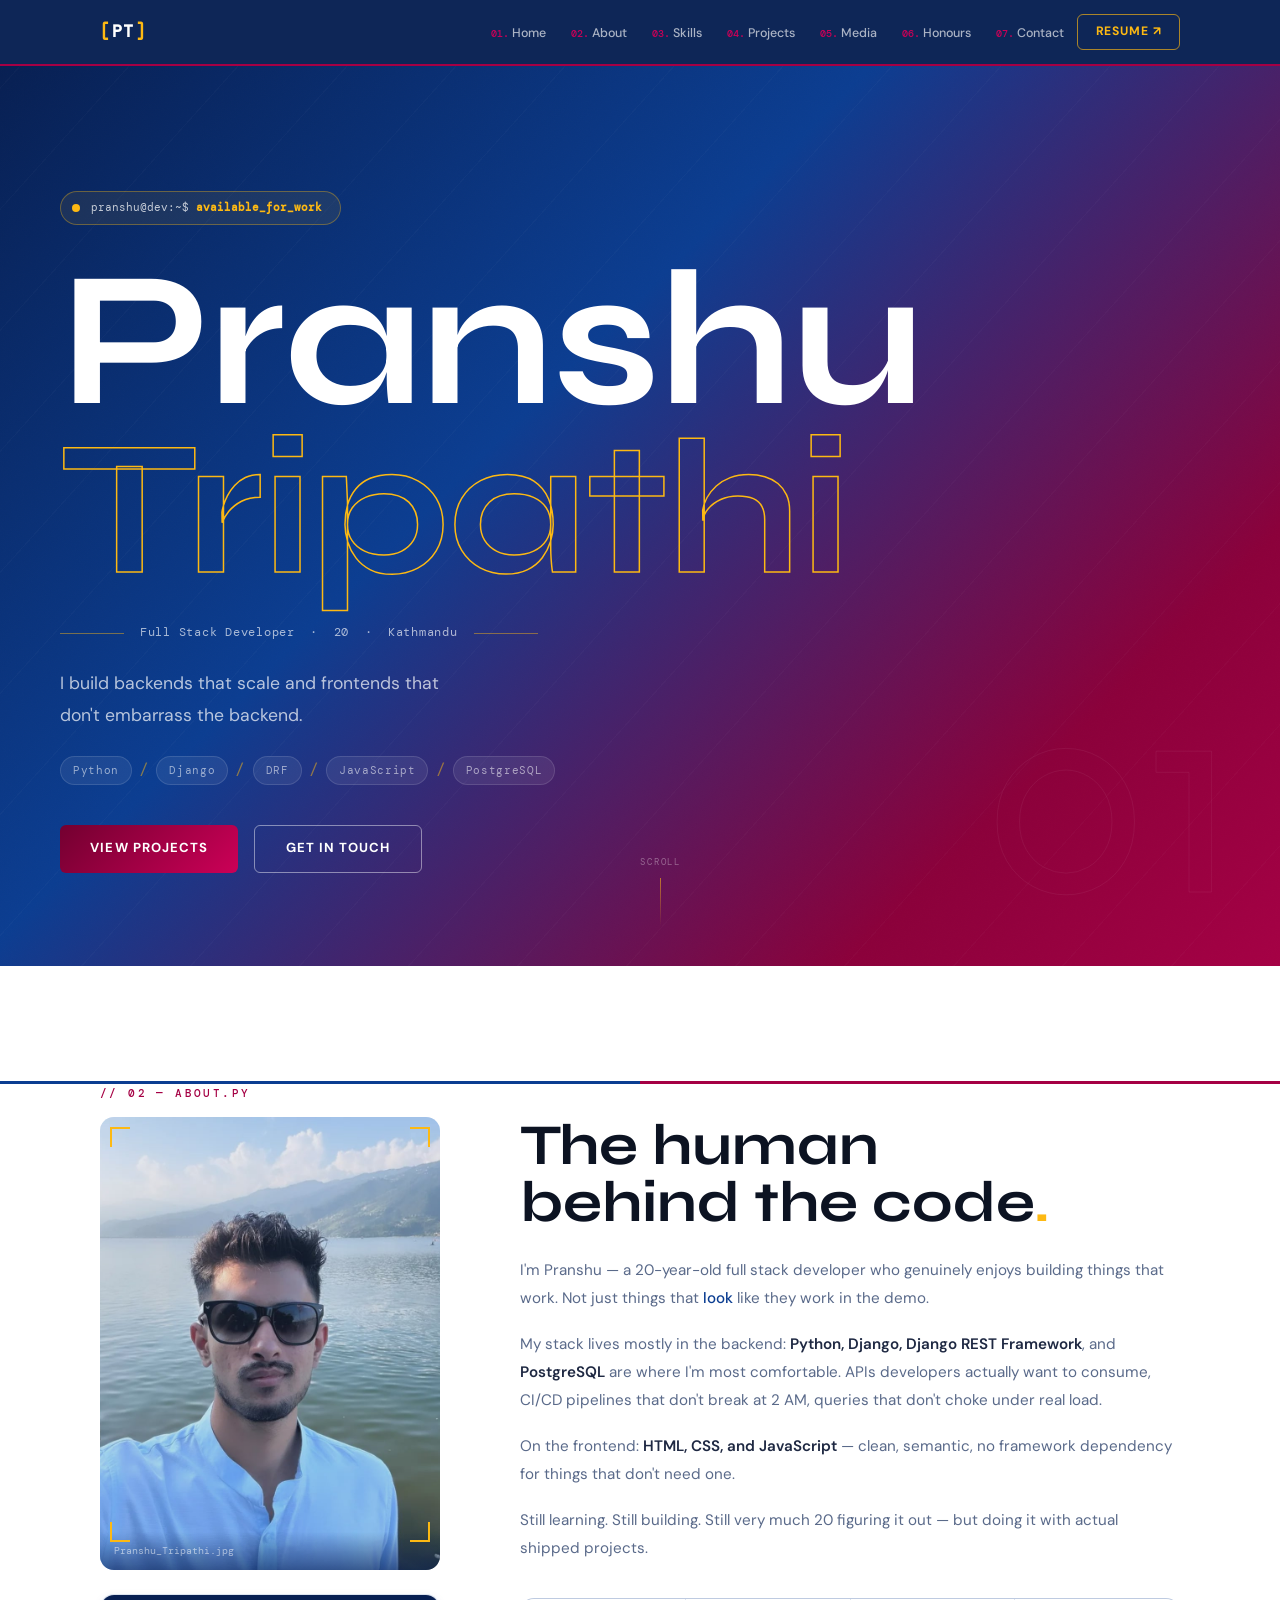
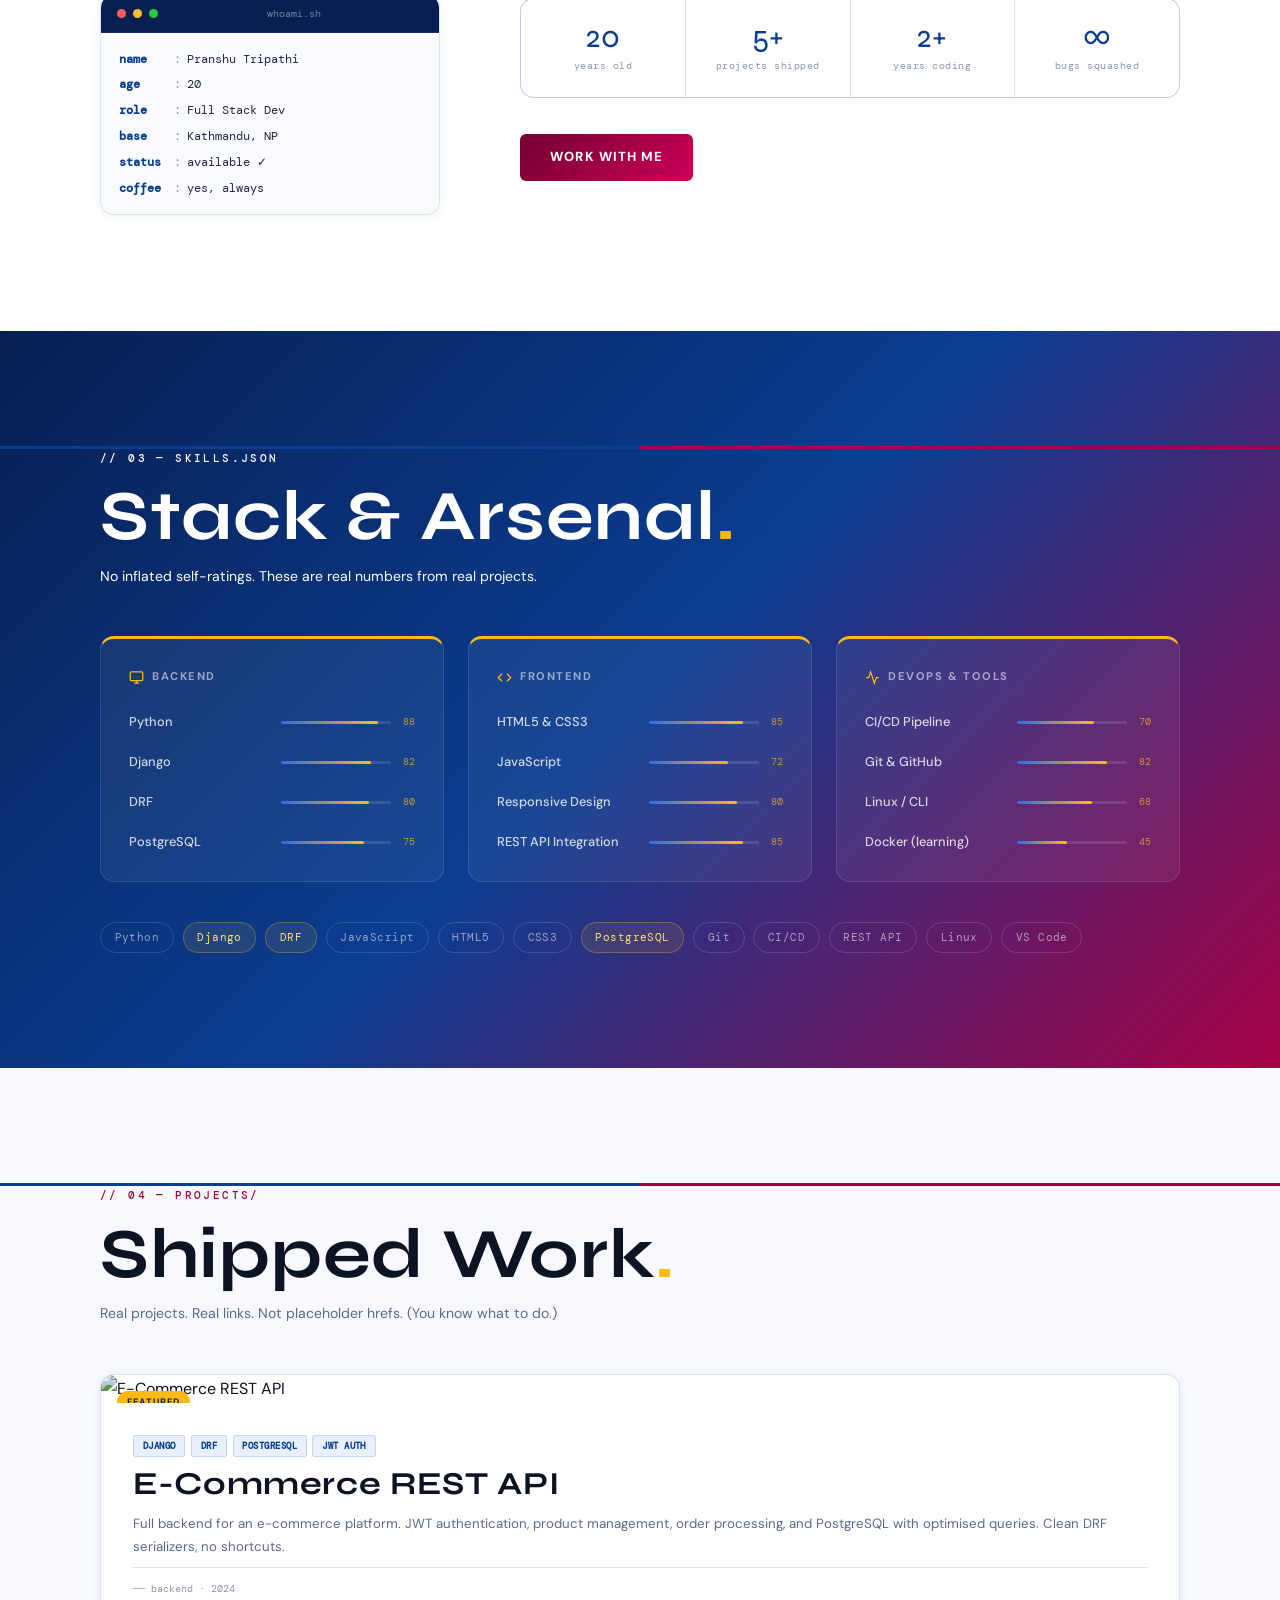
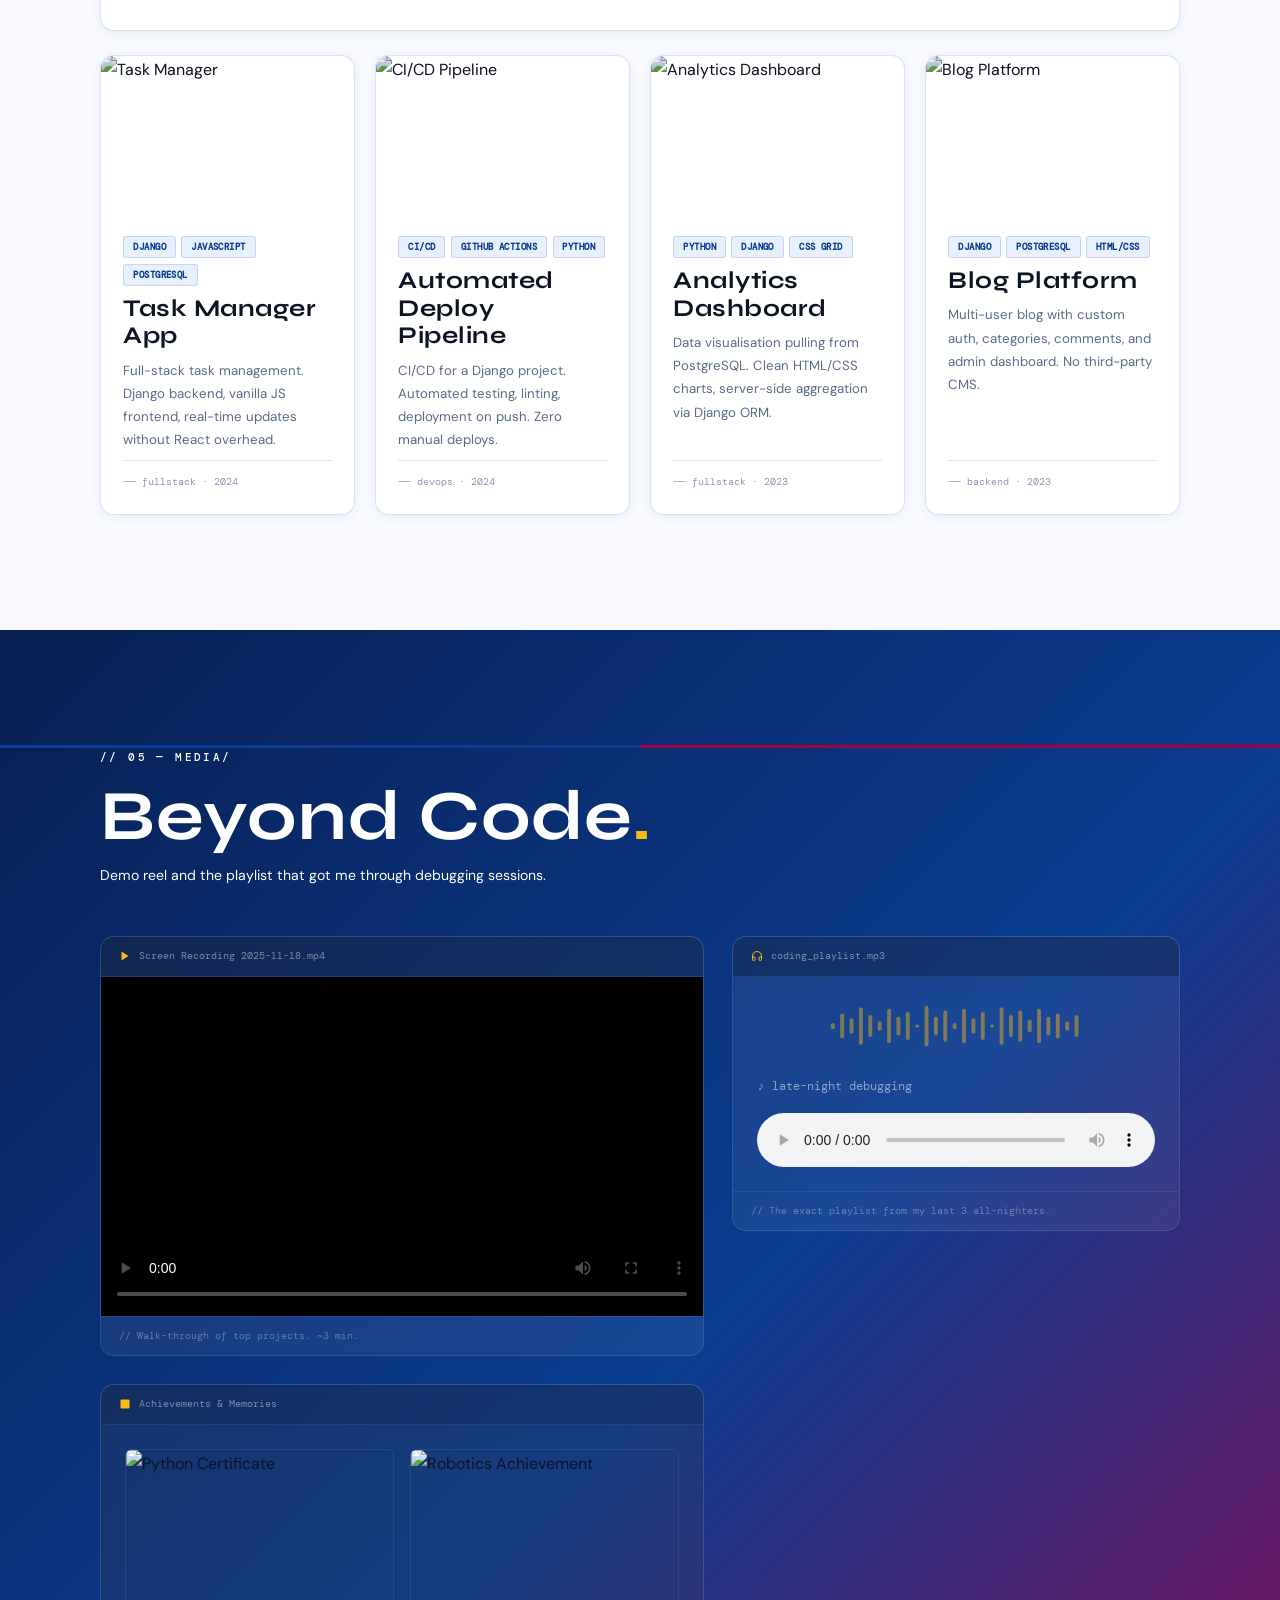
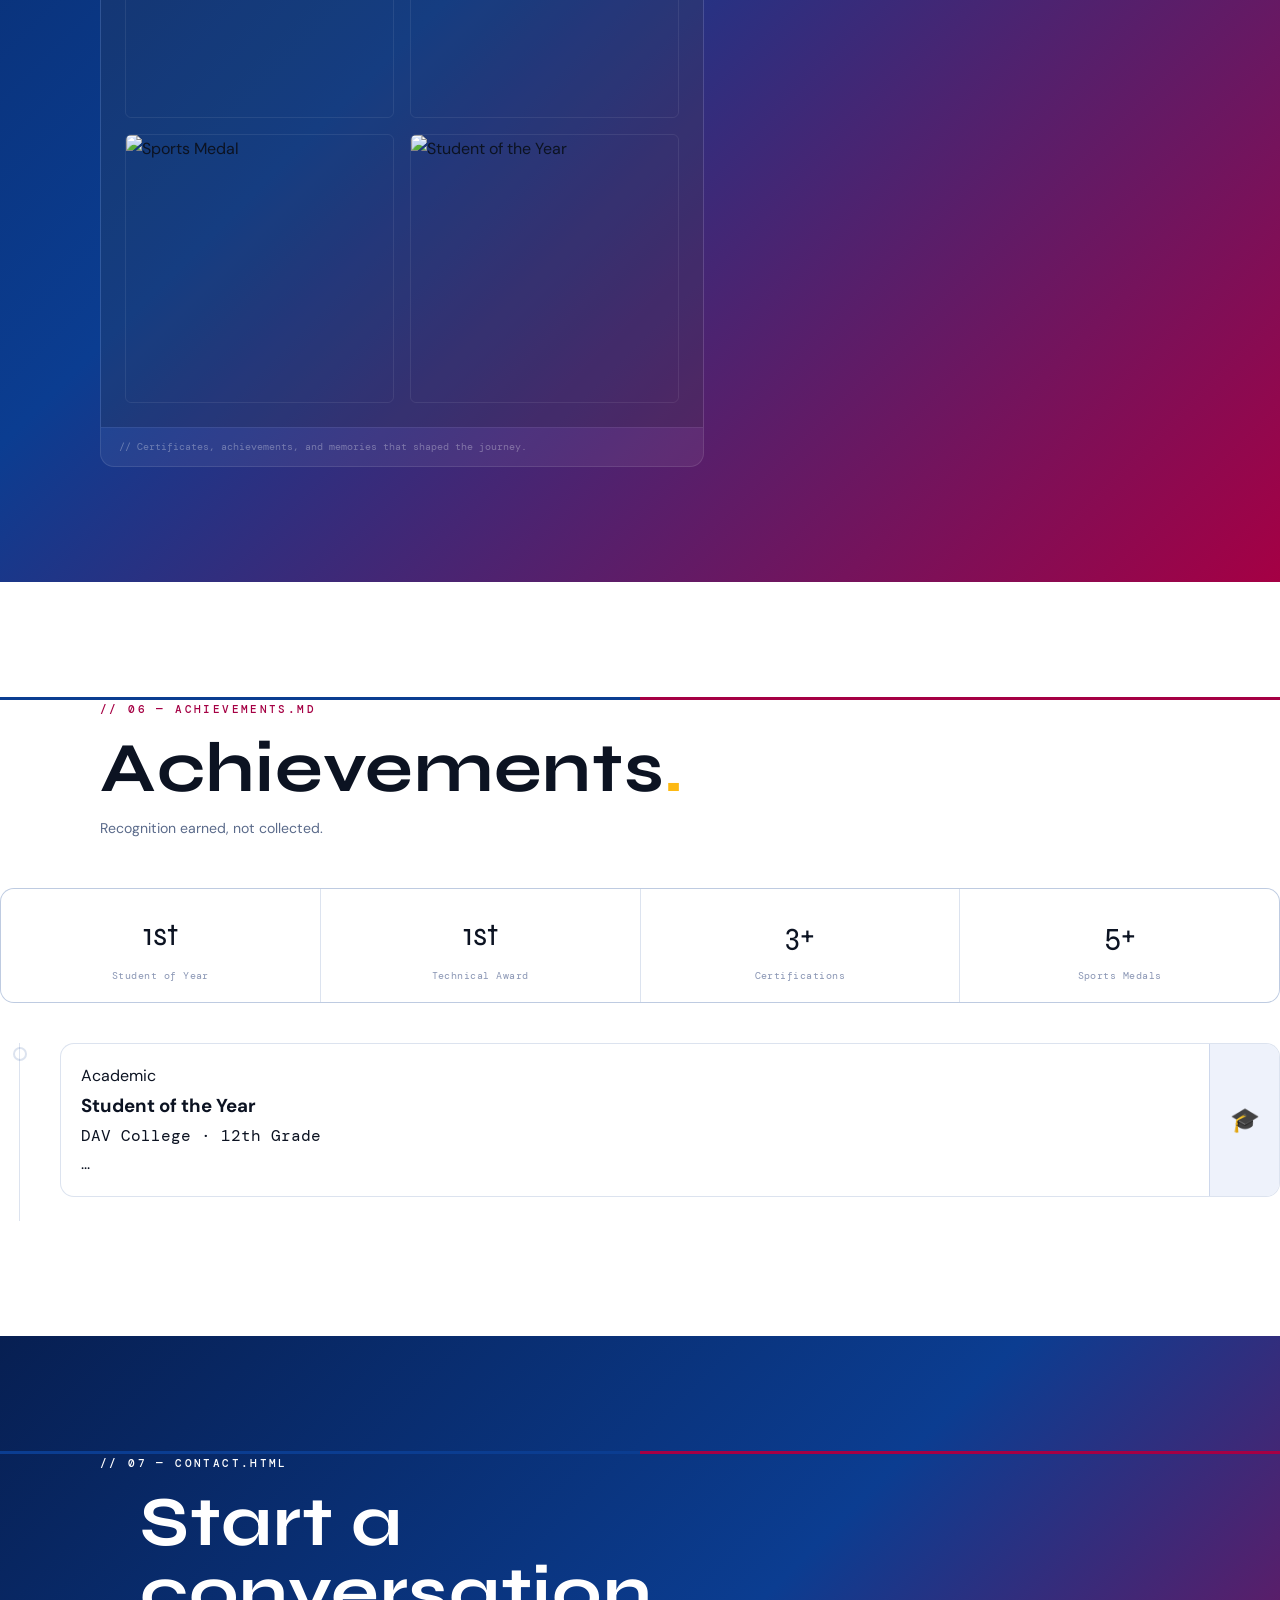
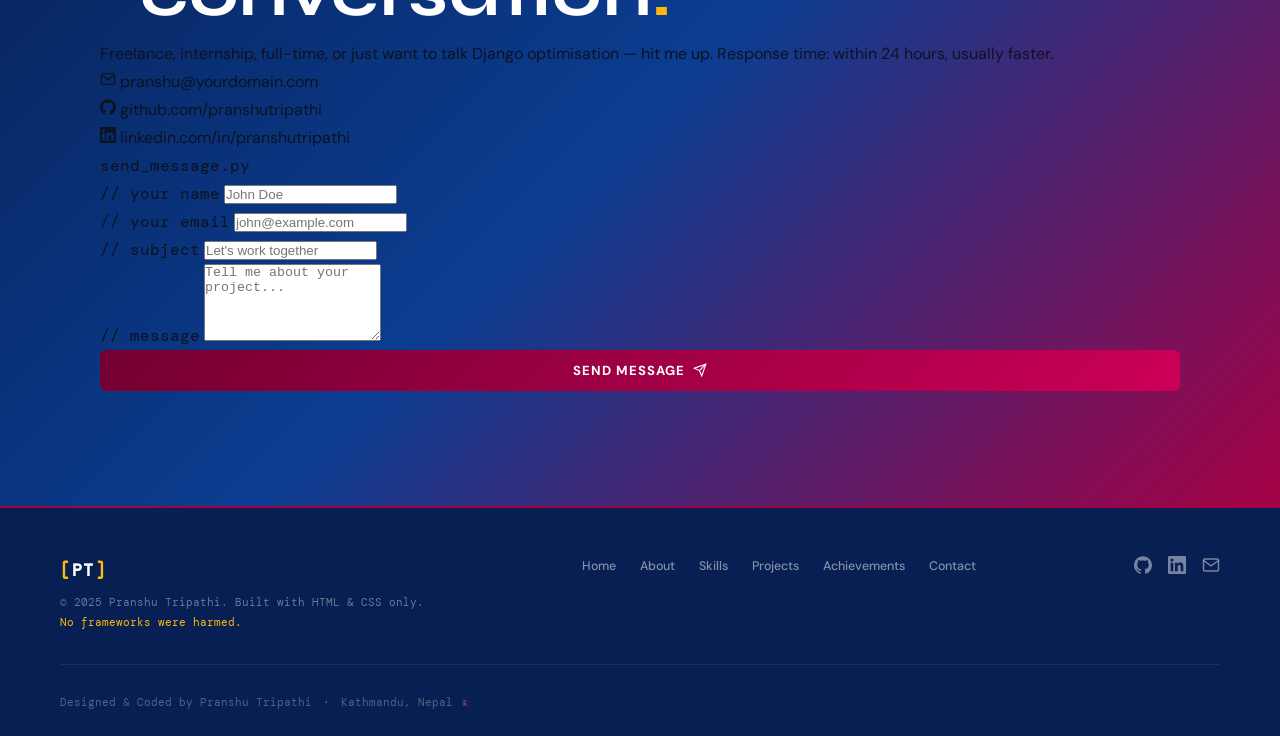
==== commit c6682348: "Add gallery images to media section with responsive styling" ====
--- a/index.html
+++ b/index.html
@@ -401,75 +401,63 @@
           <p class="media-caption mono">// The exact playlist from my last 3 all-nighters.</p>
         </div>
 
+        <div class="media-block">
+          <div class="media-bar mono">
+            <svg width="12" height="12" viewBox="0 0 24 24" fill="currentColor"><rect x="3" y="3" width="18" height="18" rx="2" ry="2"/><circle cx="8.5" cy="8.5" r="1.5"/><polyline points="21 15 16 10 5 21"/></svg>
+            Achievements & Memories
+          </div>
+          <div class="gallery-shell">
+            <div class="gallery-grid">
+              <div class="gallery-item">
+                <img src="./certificate_python.jpg" alt="Python Certificate" class="gallery-img" loading="lazy" />
+              </div>
+              <div class="gallery-item">
+                <img src="./robotics.jpg" alt="Robotics Achievement" class="gallery-img" loading="lazy" />
+              </div>
+              <div class="gallery-item">
+                <img src="./sports_medal.jpg" alt="Sports Medal" class="gallery-img" loading="lazy" />
+              </div>
+              <div class="gallery-item">
+                <img src="./student-of-year.jpg" alt="Student of the Year" class="gallery-img" loading="lazy" />
+              </div>
+            </div>
+          </div>
+          <p class="media-caption mono">// Certificates, achievements, and memories that shaped the journey.</p>
+        </div>
+
       </div>
     </section>
 
-
-    <!-- ═══════════════════════════════════════
-         06. ACHIEVEMENTS
-    ═══════════════════════════════════════ -->
-    <section id="achievements" class="achievements section">
-      <div class="section-eyebrow mono">// 06 — achievements.md</div>
-      <h2 class="section-title">Achievements<span class="dot-accent">.</span></h2>
-      <p class="section-sub">Recognition earned, not collected.</p>
-
-      <div class="ach-grid">
-
-        <div class="ach-card ach-academic">
-          <div class="ach-img-wrap">
-            <img src="" alt="Student of the Year Certificate" class="ach-img"/>
-            <div class="ach-img-placeholder mono">🖼 Add certificate image</div>
-          </div>
-          <div class="ach-body">
-            <span class="ach-tag">Academic</span>
-            <h3>Student of the Year</h3>
-            <p class="ach-org mono">DAV College · 12th Grade</p>
-            <p class="ach-desc">Recognized for academic excellence, leadership, and overall contribution to the school community.</p>
-          </div>
-        </div>
-
-        <div class="ach-card ach-tech">
-          <div class="ach-img-wrap">
-            <img src="" alt="Best Technical Award" class="ach-img"/>
-            <div class="ach-img-placeholder mono">🖼 Add award image</div>
-          </div>
-          <div class="ach-body">
-            <span class="ach-tag">Robotics</span>
-            <h3>Best Technical Award</h3>
-            <p class="ach-org mono">Robotics Competition</p>
-            <p class="ach-desc">Won for innovative design, technical implementation, and problem-solving in a competitive robotics event.</p>
-          </div>
-        </div>
-
-        <div class="ach-card ach-cert">
-          <div class="ach-img-wrap">
-            <img src="" alt="Python Certifications" class="ach-img"/>
-            <div class="ach-img-placeholder mono">🖼 Add cert image</div>
-          </div>
-          <div class="ach-body">
-            <span class="ach-tag">Certification</span>
-            <h3>Python Certifications</h3>
-            <p class="ach-org mono">Multiple Professional Credentials</p>
-            <p class="ach-desc">Completed Python programming, advanced concepts, and best practices across accredited platforms.</p>
-          </div>
-        </div>
-
-        <div class="ach-card ach-sports">
-          <div class="ach-img-wrap">
-            <img src="" alt="Sports Medals" class="ach-img"/>
-            <div class="ach-img-placeholder mono">🖼 Add sports image</div>
-          </div>
-          <div class="ach-body">
-            <span class="ach-tag">Sports</span>
-            <h3>Sports Medals</h3>
-            <p class="ach-org mono">Multiple Competitions</p>
-            <p class="ach-desc">Earned multiple medals across various sports competitions demonstrating athletic excellence.</p>
-          </div>
-        </div>
-
-      </div>
-    </section>
-
+<!-- achievements section -->
+<section id="achievements" class="achievements section">
+  <div class="section-eyebrow mono">// 06 — achievements.md</div>
+  <h2 class="section-title">Achievements<span class="dot-accent">.</span></h2>
+  <p class="section-sub">Recognition earned, not collected.</p>
+
+  <div class="ach-stat-strip">
+    <div class="ach-stat"><span class="ach-sn">1st</span><span class="ach-sl mono">Student of Year</span></div>
+    <div class="ach-stat"><span class="ach-sn">1st</span><span class="ach-sl mono">Technical Award</span></div>
+    <div class="ach-stat"><span class="ach-sn">3+</span><span class="ach-sl mono">Certifications</span></div>
+    <div class="ach-stat"><span class="ach-sn">5+</span><span class="ach-sl mono">Sports Medals</span></div>
+  </div>
+
+  <div class="ach-timeline">
+    <!-- repeat tl-item for each achievement -->
+    <div class="tl-item">
+      <div class="tl-dot"><div class="tl-dot-ring"></div></div>
+      <div class="tl-card">
+        <div class="tl-content">
+          <span class="tl-tag academic">Academic</span>
+          <h3>Student of the Year</h3>
+          <p class="tl-org mono">DAV College · 12th Grade</p>
+          <p class="tl-desc">...</p>
+        </div>
+        <div class="tl-icon-side">🎓</div>
+      </div>
+    </div>
+    <!-- ... -->
+  </div>
+</section>
 
     <!-- ═══════════════════════════════════════
          07. CONTACT
--- a/style.css
+++ b/style.css
@@ -962,97 +962,158 @@
   border-top: 1px solid rgba(255,255,255,0.07);
 }
 
-
-/* ─── 14. ACHIEVEMENTS ─── */
-.ach-grid {
+/* Gallery Styles */
+.gallery-shell {
+  padding: 1.5rem;
+  background: rgba(0,0,0,0.15);
+}
+
+.gallery-grid {
+  display: grid;
+  grid-template-columns: repeat(2, 1fr);
+  gap: 1rem;
+}
+
+.gallery-item {
+  position: relative;
+  overflow: hidden;
+  border-radius: var(--r);
+  aspect-ratio: 1;
+  border: 1px solid rgba(255,255,255,0.08);
+  transition: transform var(--ease), box-shadow var(--ease);
+}
+
+.gallery-item:hover {
+  transform: scale(1.05);
+  box-shadow: 0 4px 16px rgba(253,185,19,0.15);
+  border-color: rgba(253,185,19,0.25);
+}
+
+.gallery-img {
+  width: 100%;
+  height: 100%;
+  object-fit: cover;
+  display: block;
+}
+
+
+/* ─────────────────────────────────────────────
+   14. ACHIEVEMENTS & HONOURS
+───────────────────────────────────────────── */
+
+/* Container Grid */
+.ach-stat-strip {
   display: grid;
   grid-template-columns: repeat(4, 1fr);
+  gap: 1px;
+  background: var(--border);
+  border: 1px solid var(--border);
+  border-radius: var(--r-lg);
+  overflow: hidden;
+  margin-bottom: 2.5rem;
+}
+
+/* Individual Stat Box */
+.ach-stat {
+  background: var(--white);
+  padding: 1.1rem;
+  text-align: center;
+  display: flex;
+  flex-direction: column;
+  gap: 0.3rem;
+}
+
+.ach-sn {
+  font-family: var(--font-d);
+  font-size: 2rem;
+  color: var(--ink);
+}
+
+.ach-sl {
+  font-size: 0.6rem;
+  color: var(--dim);
+  letter-spacing: 0.05em;
+}
+
+/* Timeline Container */
+.ach-timeline {
+  position: relative;
+  display: flex;
+  flex-direction: column;
+  gap: 0;
+}
+
+.ach-timeline::before {
+  content: '';
+  position: absolute;
+  left: 19px;
+  top: 0;
+  bottom: 0;
+  width: 1px;
+  background: var(--border);
+}
+
+/* Timeline Item */
+.tl-item {
+  display: grid;
+  grid-template-columns: 40px 1fr;
   gap: 1.25rem;
-}
-
-.ach-card {
+  padding-bottom: 1.5rem;
+}
+
+/* Timeline Dot Circle */
+.tl-dot {
+  padding-top: 4px;
+  display: flex;
+  justify-content: center;
+}
+
+.tl-dot-ring {
+  width: 14px;
+  height: 14px;
+  border-radius: 50%;
+  border: 2px solid var(--border);
+  background: var(--white);
+  transition: all 0.25s;
+}
+
+.tl-item:hover .tl-dot-ring {
+  border-color: var(--gold);
+  background: var(--gold);
+  box-shadow: 0 0 0 4px rgba(253, 185, 19, 0.15);
+}
+
+/* Timeline Card */
+.tl-card {
   background: var(--white);
   border: 1px solid var(--border);
   border-radius: var(--r-lg);
   overflow: hidden;
-  display: flex;
-  flex-direction: column;
+  display: grid;
+  grid-template-columns: 1fr 70px;
+  transition: border-color var(--ease), box-shadow var(--ease);
+}
+
+.tl-item:hover .tl-card {
+  border-color: rgba(11, 61, 145, 0.2);
   box-shadow: var(--sh-sm);
-  transition: box-shadow var(--ease), transform var(--ease);
-  position: relative;
-}
-.ach-card::before {
-  content: '';
-  position: absolute;
-  top: 0; left: 0; right: 0;
-  height: 3px;
-}
-.ach-academic::before { background: linear-gradient(90deg, var(--blue-m), var(--blue-l)); }
-.ach-tech::before     { background: linear-gradient(90deg, var(--red-d), var(--red-l)); }
-.ach-cert::before     { background: linear-gradient(90deg, var(--gold-d), var(--gold-l)); }
-.ach-sports::before   { background: linear-gradient(90deg, var(--blue-l), var(--gold)); }
-
-.ach-card:hover { box-shadow: var(--sh-md); transform: translateY(-4px); }
-
-.ach-img-wrap {
-  position: relative;
-  aspect-ratio: 16/10;
-  overflow: hidden;
+}
+
+.tl-content {
+  padding: 1.1rem 1.25rem;
+}
+
+.tl-icon-side {
+  display: flex;
+  align-items: center;
+  justify-content: center;
   background: var(--light);
-  display: flex;
-  align-items: center;
-  justify-content: center;
-  border-bottom: 1px solid var(--border);
-}
-.ach-img {
-  width: 100%;
-  height: 100%;
-  object-fit: cover;
-  transition: transform 0.5s ease;
-}
-.ach-card:hover .ach-img { transform: scale(1.06); }
-.ach-img-placeholder {
-  position: absolute;
-  font-size: 0.68rem;
-  color: var(--dim);
-  text-align: center;
-  padding: 0.5rem;
-  font-style: italic;
-  pointer-events: none;
-}
-/* Hide placeholder when img has src */
-.ach-img[src]:not([src=""]) + .ach-img-placeholder { display: none; }
-
-.ach-body { padding: 1.25rem; display: flex; flex-direction: column; gap: 0.4rem; flex: 1; }
-.ach-body h3 {
-  font-family: var(--font-d);
-  font-size: 1.1rem;
-  color: var(--ink);
-  letter-spacing: 0.01em;
-}
-.ach-org { font-size: 0.62rem; color: var(--red); font-weight: 700; letter-spacing: 0.08em; text-transform: uppercase; }
-.ach-desc { font-size: 0.79rem; color: var(--muted); line-height: 1.6; flex: 1; }
-
-.ach-tag {
-  display: inline-block;
-  font-family: var(--font-m);
-  font-size: 0.56rem;
-  font-weight: 700;
-  color: var(--blue-d);
-  background: var(--blue-faint);
-  padding: 0.12rem 0.55rem;
-  border-radius: 3px;
-  letter-spacing: 0.06em;
-  text-transform: uppercase;
-  margin-bottom: 0.3rem;
-  align-self: flex-start;
-}
-.ach-tech .ach-tag  { background: rgba(165,0,68,0.1); color: var(--red-d); }
-.ach-cert .ach-tag  { background: rgba(253,185,19,0.12); color: var(--gold-d); }
-.ach-sports .ach-tag { background: rgba(15,80,196,0.1); color: var(--blue-d); }
-
-
-/* ─── 15. CONTACT ─── */
+  border-left: 1px solid var(--border);
+  font-size: 1.5rem;
+}
+
+
+/* ─────────────────────────────────────────────
 .contact-layout {
   display: grid;
   grid-template-columns: 1fr 1.3fr;
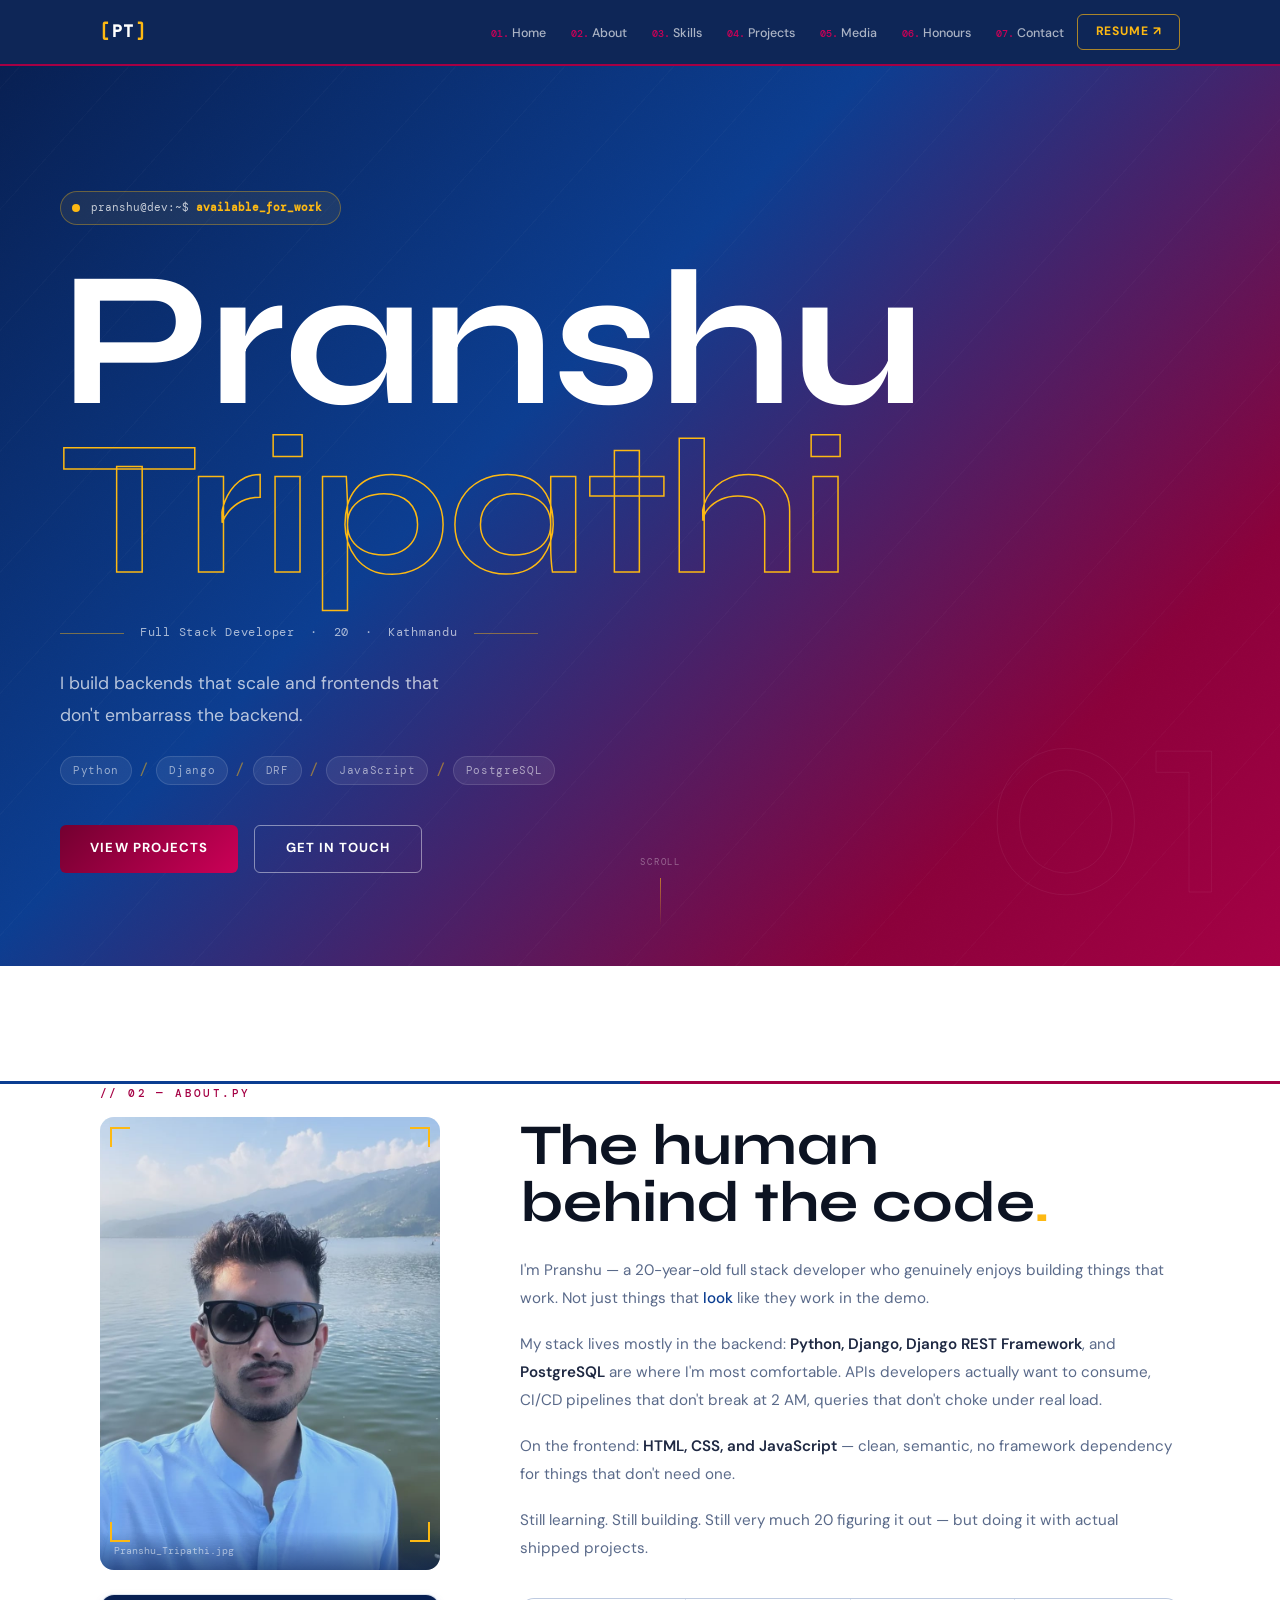
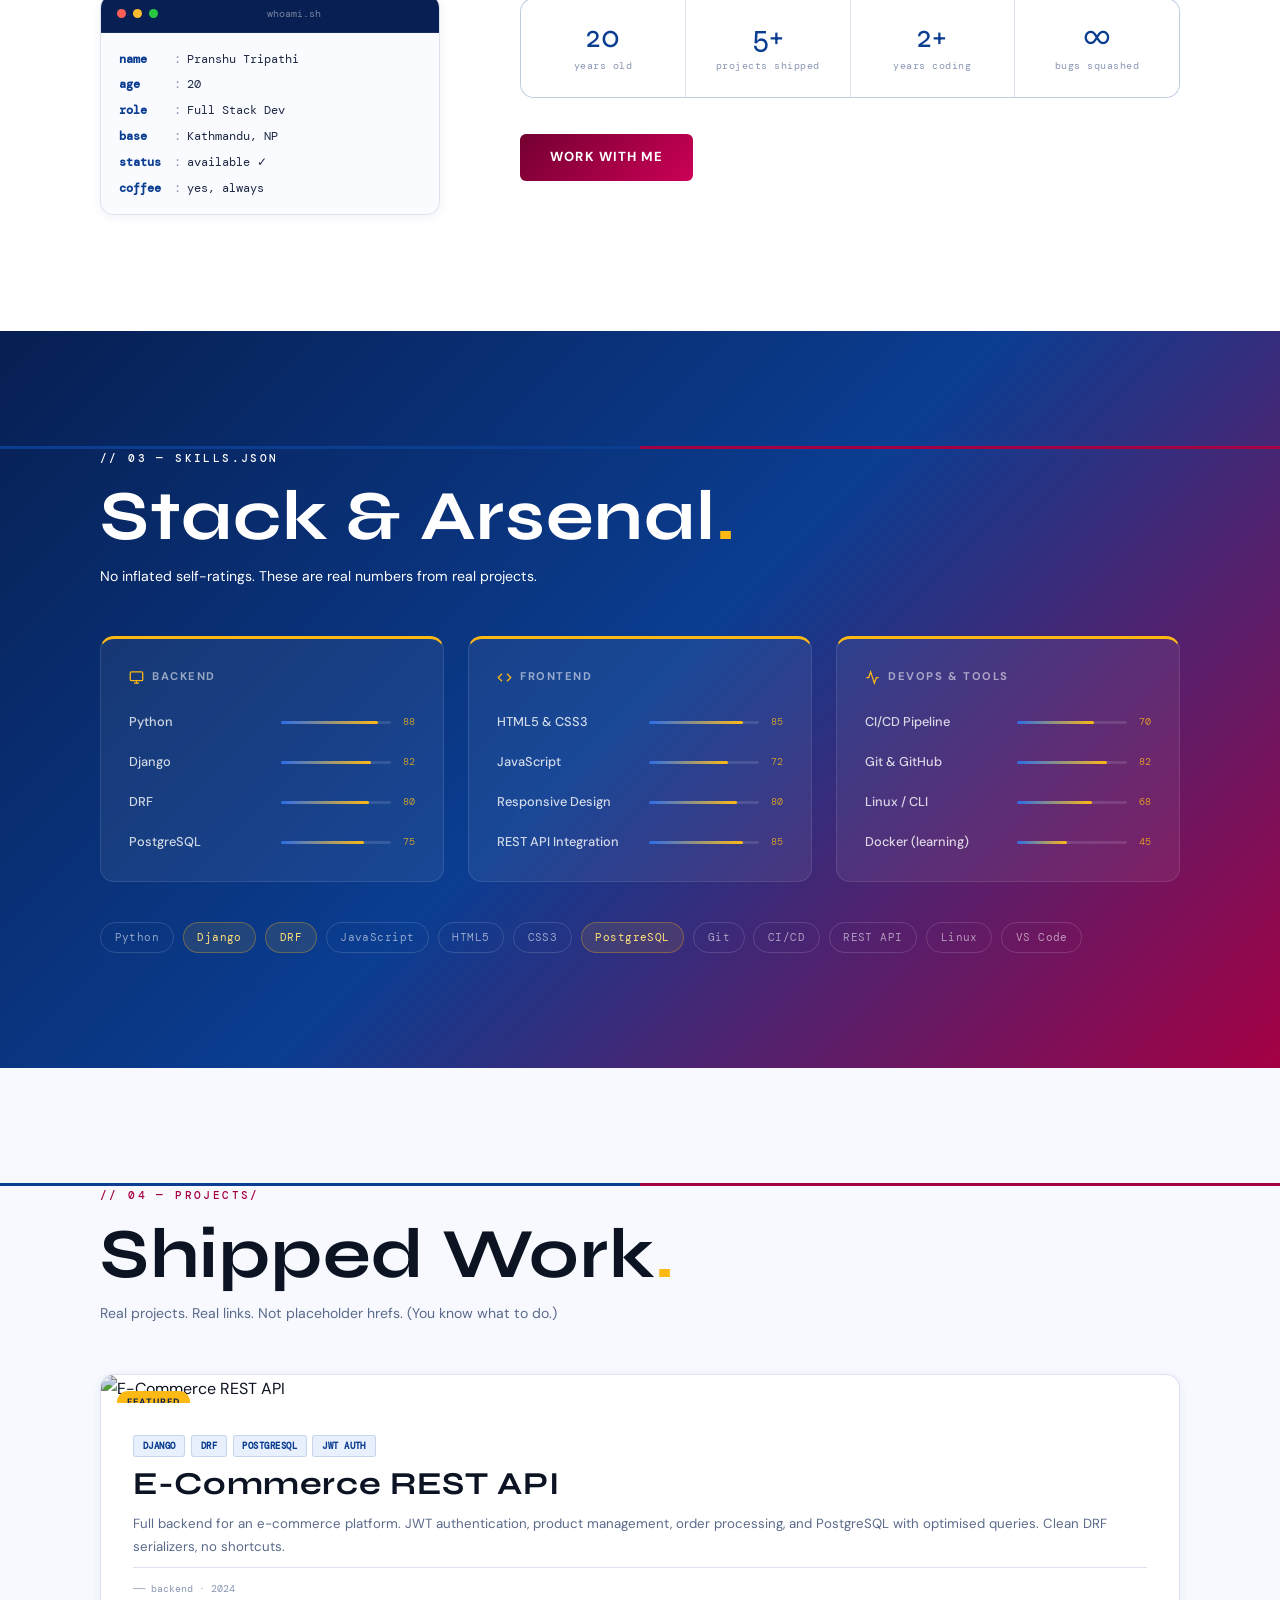
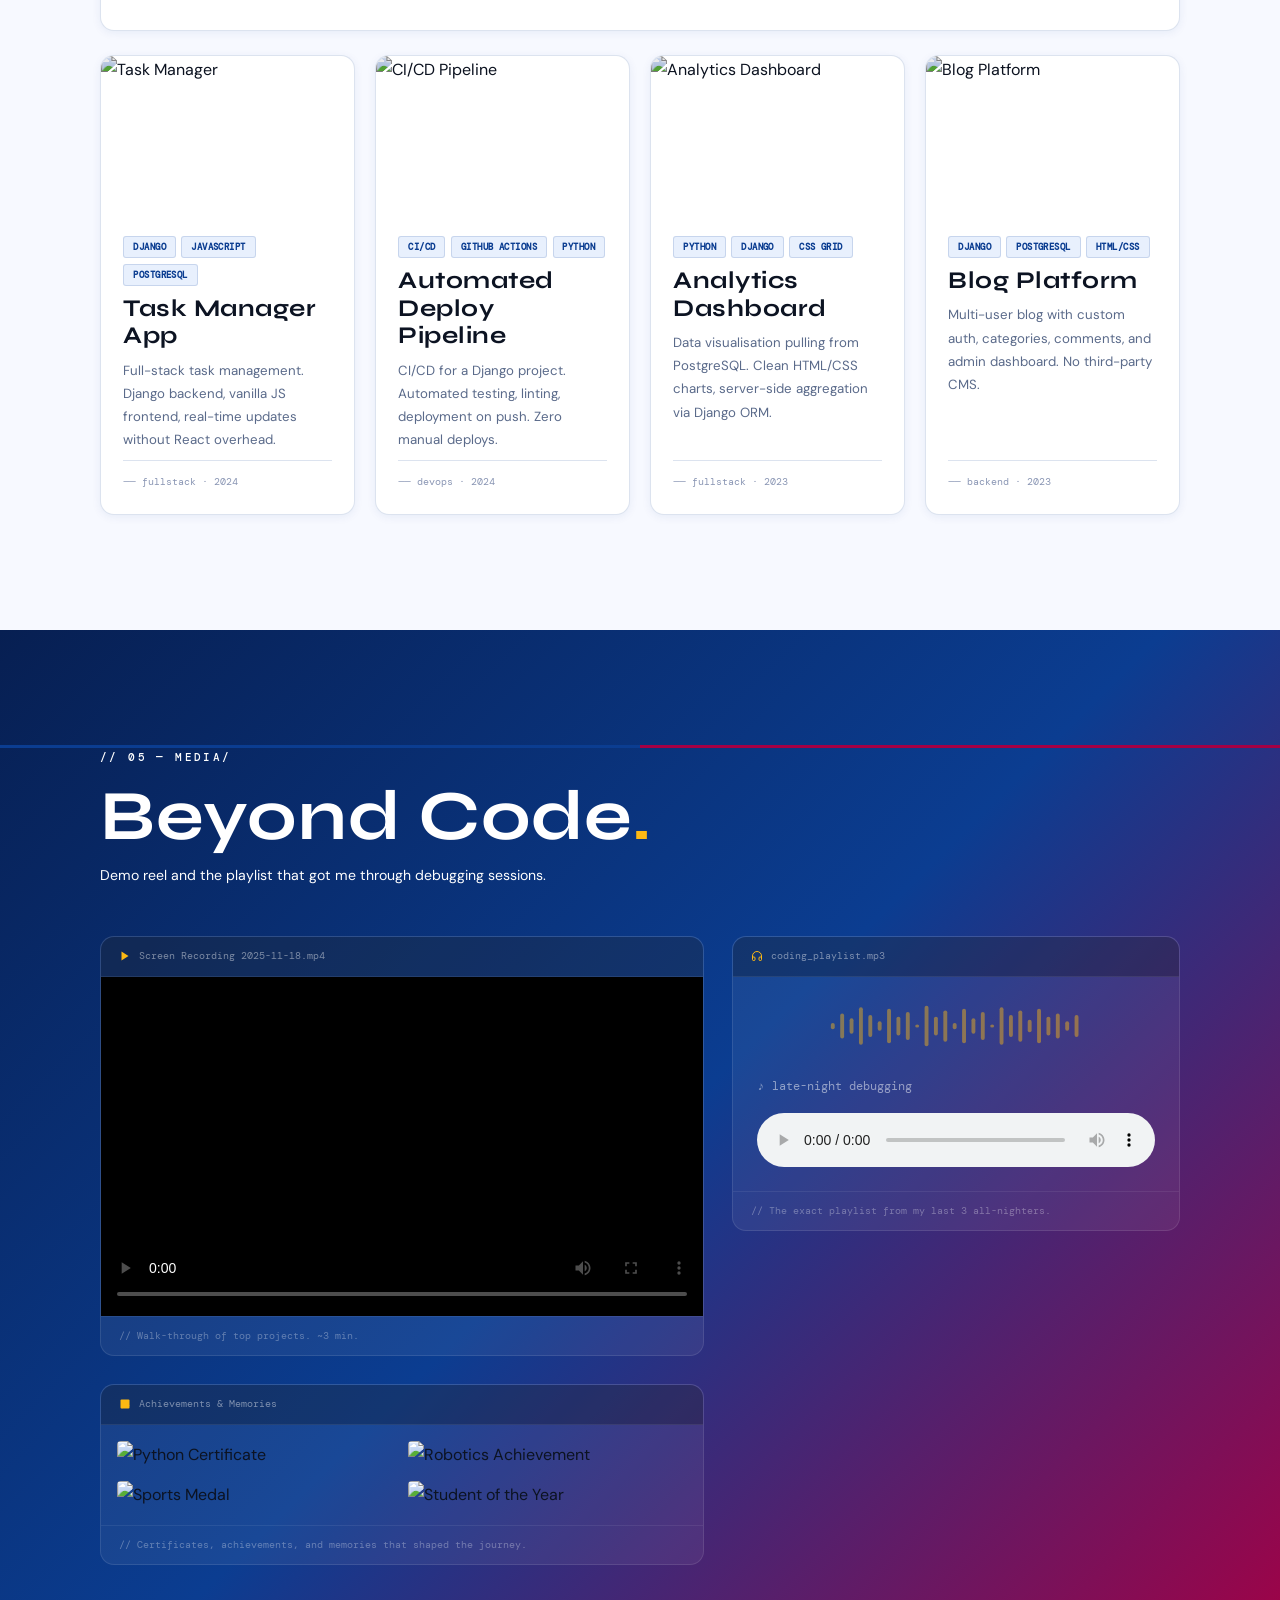
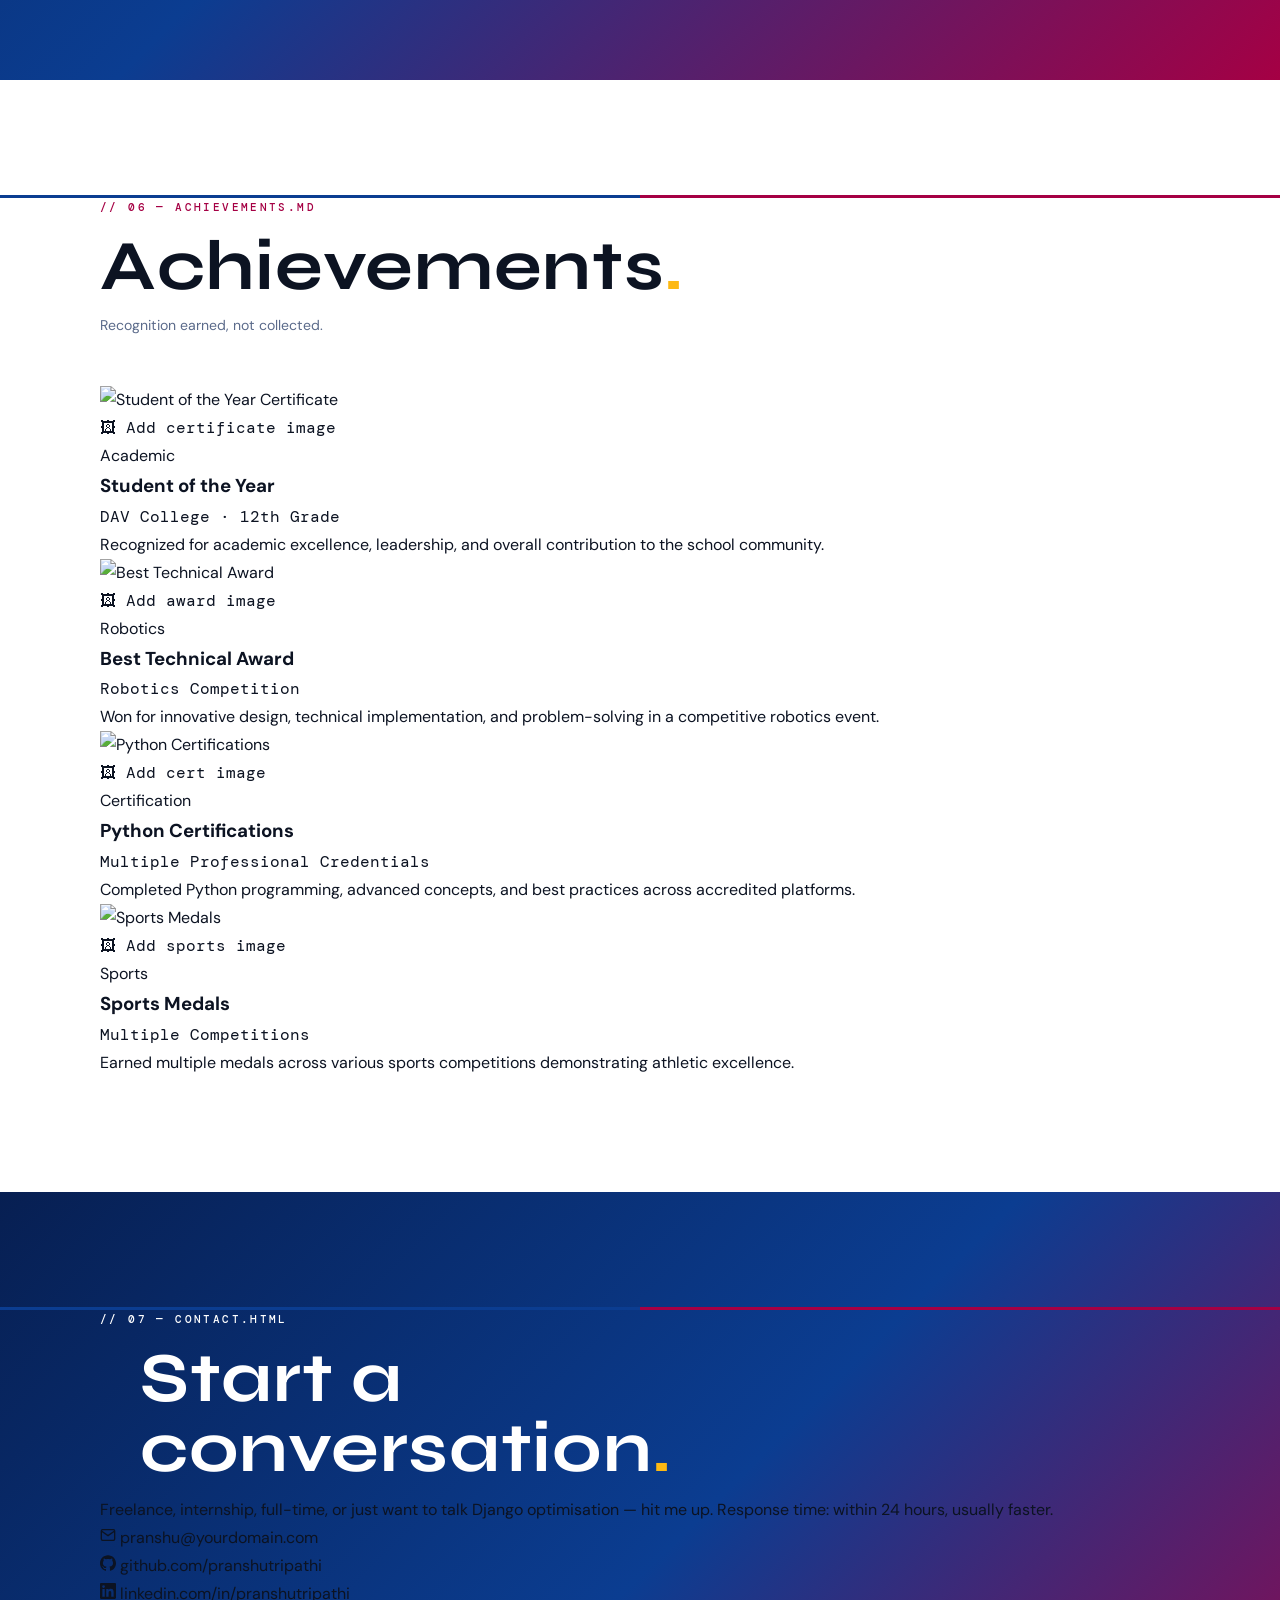
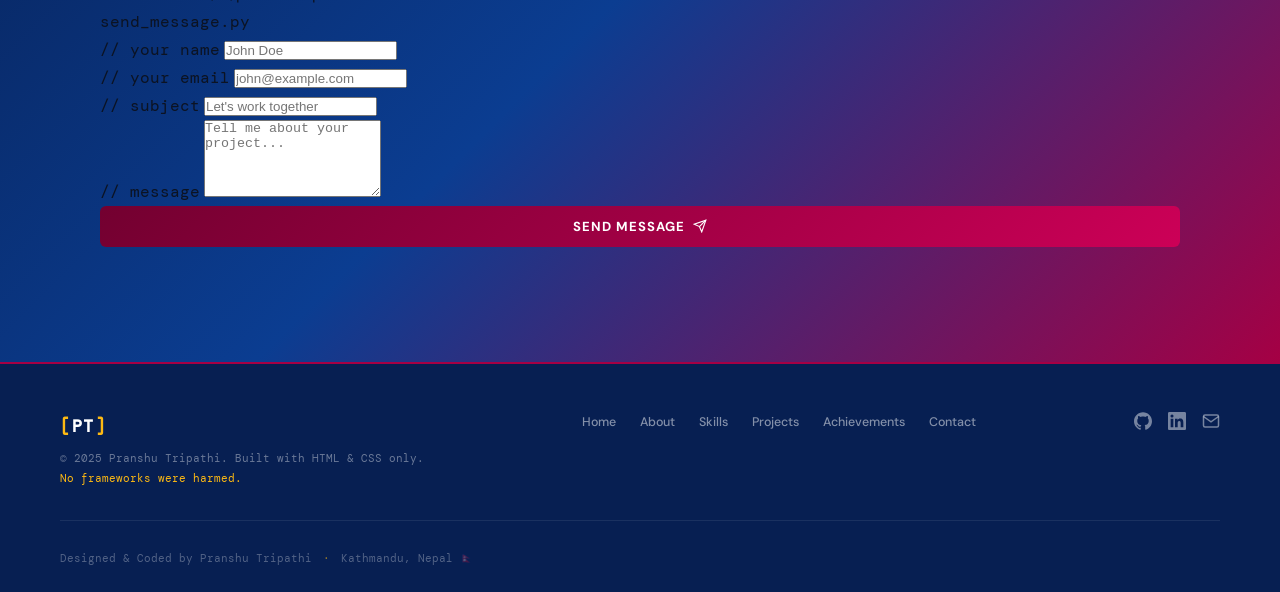
==== commit 5ca75330: "Add image gallery to media section - fix achievement section" ====
--- a/index.html
+++ b/index.html
@@ -406,21 +406,11 @@
             <svg width="12" height="12" viewBox="0 0 24 24" fill="currentColor"><rect x="3" y="3" width="18" height="18" rx="2" ry="2"/><circle cx="8.5" cy="8.5" r="1.5"/><polyline points="21 15 16 10 5 21"/></svg>
             Achievements & Memories
           </div>
-          <div class="gallery-shell">
-            <div class="gallery-grid">
-              <div class="gallery-item">
-                <img src="./certificate_python.jpg" alt="Python Certificate" class="gallery-img" loading="lazy" />
-              </div>
-              <div class="gallery-item">
-                <img src="./robotics.jpg" alt="Robotics Achievement" class="gallery-img" loading="lazy" />
-              </div>
-              <div class="gallery-item">
-                <img src="./sports_medal.jpg" alt="Sports Medal" class="gallery-img" loading="lazy" />
-              </div>
-              <div class="gallery-item">
-                <img src="./student-of-year.jpg" alt="Student of the Year" class="gallery-img" loading="lazy" />
-              </div>
-            </div>
+          <div style="padding: 1rem; display: grid; grid-template-columns: repeat(2, 1fr); gap: 0.75rem;">
+            <img src="./certificate_python.jpg" alt="Python Certificate" style="width: 100%; border-radius: 4px; object-fit: cover;" />
+            <img src="./robotics.jpg" alt="Robotics Achievement" style="width: 100%; border-radius: 4px; object-fit: cover;" />
+            <img src="./sports_medal.jpg" alt="Sports Medal" style="width: 100%; border-radius: 4px; object-fit: cover;" />
+            <img src="./student-of-year.jpg" alt="Student of the Year" style="width: 100%; border-radius: 4px; object-fit: cover;" />
           </div>
           <p class="media-caption mono">// Certificates, achievements, and memories that shaped the journey.</p>
         </div>
@@ -428,36 +418,72 @@
       </div>
     </section>
 
-<!-- achievements section -->
-<section id="achievements" class="achievements section">
-  <div class="section-eyebrow mono">// 06 — achievements.md</div>
-  <h2 class="section-title">Achievements<span class="dot-accent">.</span></h2>
-  <p class="section-sub">Recognition earned, not collected.</p>
-
-  <div class="ach-stat-strip">
-    <div class="ach-stat"><span class="ach-sn">1st</span><span class="ach-sl mono">Student of Year</span></div>
-    <div class="ach-stat"><span class="ach-sn">1st</span><span class="ach-sl mono">Technical Award</span></div>
-    <div class="ach-stat"><span class="ach-sn">3+</span><span class="ach-sl mono">Certifications</span></div>
-    <div class="ach-stat"><span class="ach-sn">5+</span><span class="ach-sl mono">Sports Medals</span></div>
-  </div>
-
-  <div class="ach-timeline">
-    <!-- repeat tl-item for each achievement -->
-    <div class="tl-item">
-      <div class="tl-dot"><div class="tl-dot-ring"></div></div>
-      <div class="tl-card">
-        <div class="tl-content">
-          <span class="tl-tag academic">Academic</span>
-          <h3>Student of the Year</h3>
-          <p class="tl-org mono">DAV College · 12th Grade</p>
-          <p class="tl-desc">...</p>
-        </div>
-        <div class="tl-icon-side">🎓</div>
-      </div>
-    </div>
-    <!-- ... -->
-  </div>
-</section>
+
+    <!-- ═══════════════════════════════════════
+         06. ACHIEVEMENTS
+    ═══════════════════════════════════════ -->
+    <section id="achievements" class="achievements section">
+      <div class="section-eyebrow mono">// 06 — achievements.md</div>
+      <h2 class="section-title">Achievements<span class="dot-accent">.</span></h2>
+      <p class="section-sub">Recognition earned, not collected.</p>
+
+      <div class="ach-grid">
+
+        <div class="ach-card ach-academic">
+          <div class="ach-img-wrap">
+            <img src="" alt="Student of the Year Certificate" class="ach-img"/>
+            <div class="ach-img-placeholder mono">🖼 Add certificate image</div>
+          </div>
+          <div class="ach-body">
+            <span class="ach-tag">Academic</span>
+            <h3>Student of the Year</h3>
+            <p class="ach-org mono">DAV College · 12th Grade</p>
+            <p class="ach-desc">Recognized for academic excellence, leadership, and overall contribution to the school community.</p>
+          </div>
+        </div>
+
+        <div class="ach-card ach-tech">
+          <div class="ach-img-wrap">
+            <img src="" alt="Best Technical Award" class="ach-img"/>
+            <div class="ach-img-placeholder mono">🖼 Add award image</div>
+          </div>
+          <div class="ach-body">
+            <span class="ach-tag">Robotics</span>
+            <h3>Best Technical Award</h3>
+            <p class="ach-org mono">Robotics Competition</p>
+            <p class="ach-desc">Won for innovative design, technical implementation, and problem-solving in a competitive robotics event.</p>
+          </div>
+        </div>
+
+        <div class="ach-card ach-cert">
+          <div class="ach-img-wrap">
+            <img src="" alt="Python Certifications" class="ach-img"/>
+            <div class="ach-img-placeholder mono">🖼 Add cert image</div>
+          </div>
+          <div class="ach-body">
+            <span class="ach-tag">Certification</span>
+            <h3>Python Certifications</h3>
+            <p class="ach-org mono">Multiple Professional Credentials</p>
+            <p class="ach-desc">Completed Python programming, advanced concepts, and best practices across accredited platforms.</p>
+          </div>
+        </div>
+
+        <div class="ach-card ach-sports">
+          <div class="ach-img-wrap">
+            <img src="" alt="Sports Medals" class="ach-img"/>
+            <div class="ach-img-placeholder mono">🖼 Add sports image</div>
+          </div>
+          <div class="ach-body">
+            <span class="ach-tag">Sports</span>
+            <h3>Sports Medals</h3>
+            <p class="ach-org mono">Multiple Competitions</p>
+            <p class="ach-desc">Earned multiple medals across various sports competitions demonstrating athletic excellence.</p>
+          </div>
+        </div>
+
+      </div>
+    </section>
+
 
     <!-- ═══════════════════════════════════════
          07. CONTACT
--- a/style.css
+++ b/style.css
@@ -960,40 +960,6 @@
   font-size: 0.62rem;
   color: rgba(255,255,255,0.32);
   border-top: 1px solid rgba(255,255,255,0.07);
-}
-
-/* Gallery Styles */
-.gallery-shell {
-  padding: 1.5rem;
-  background: rgba(0,0,0,0.15);
-}
-
-.gallery-grid {
-  display: grid;
-  grid-template-columns: repeat(2, 1fr);
-  gap: 1rem;
-}
-
-.gallery-item {
-  position: relative;
-  overflow: hidden;
-  border-radius: var(--r);
-  aspect-ratio: 1;
-  border: 1px solid rgba(255,255,255,0.08);
-  transition: transform var(--ease), box-shadow var(--ease);
-}
-
-.gallery-item:hover {
-  transform: scale(1.05);
-  box-shadow: 0 4px 16px rgba(253,185,19,0.15);
-  border-color: rgba(253,185,19,0.25);
-}
-
-.gallery-img {
-  width: 100%;
-  height: 100%;
-  object-fit: cover;
-  display: block;
 }
 
 
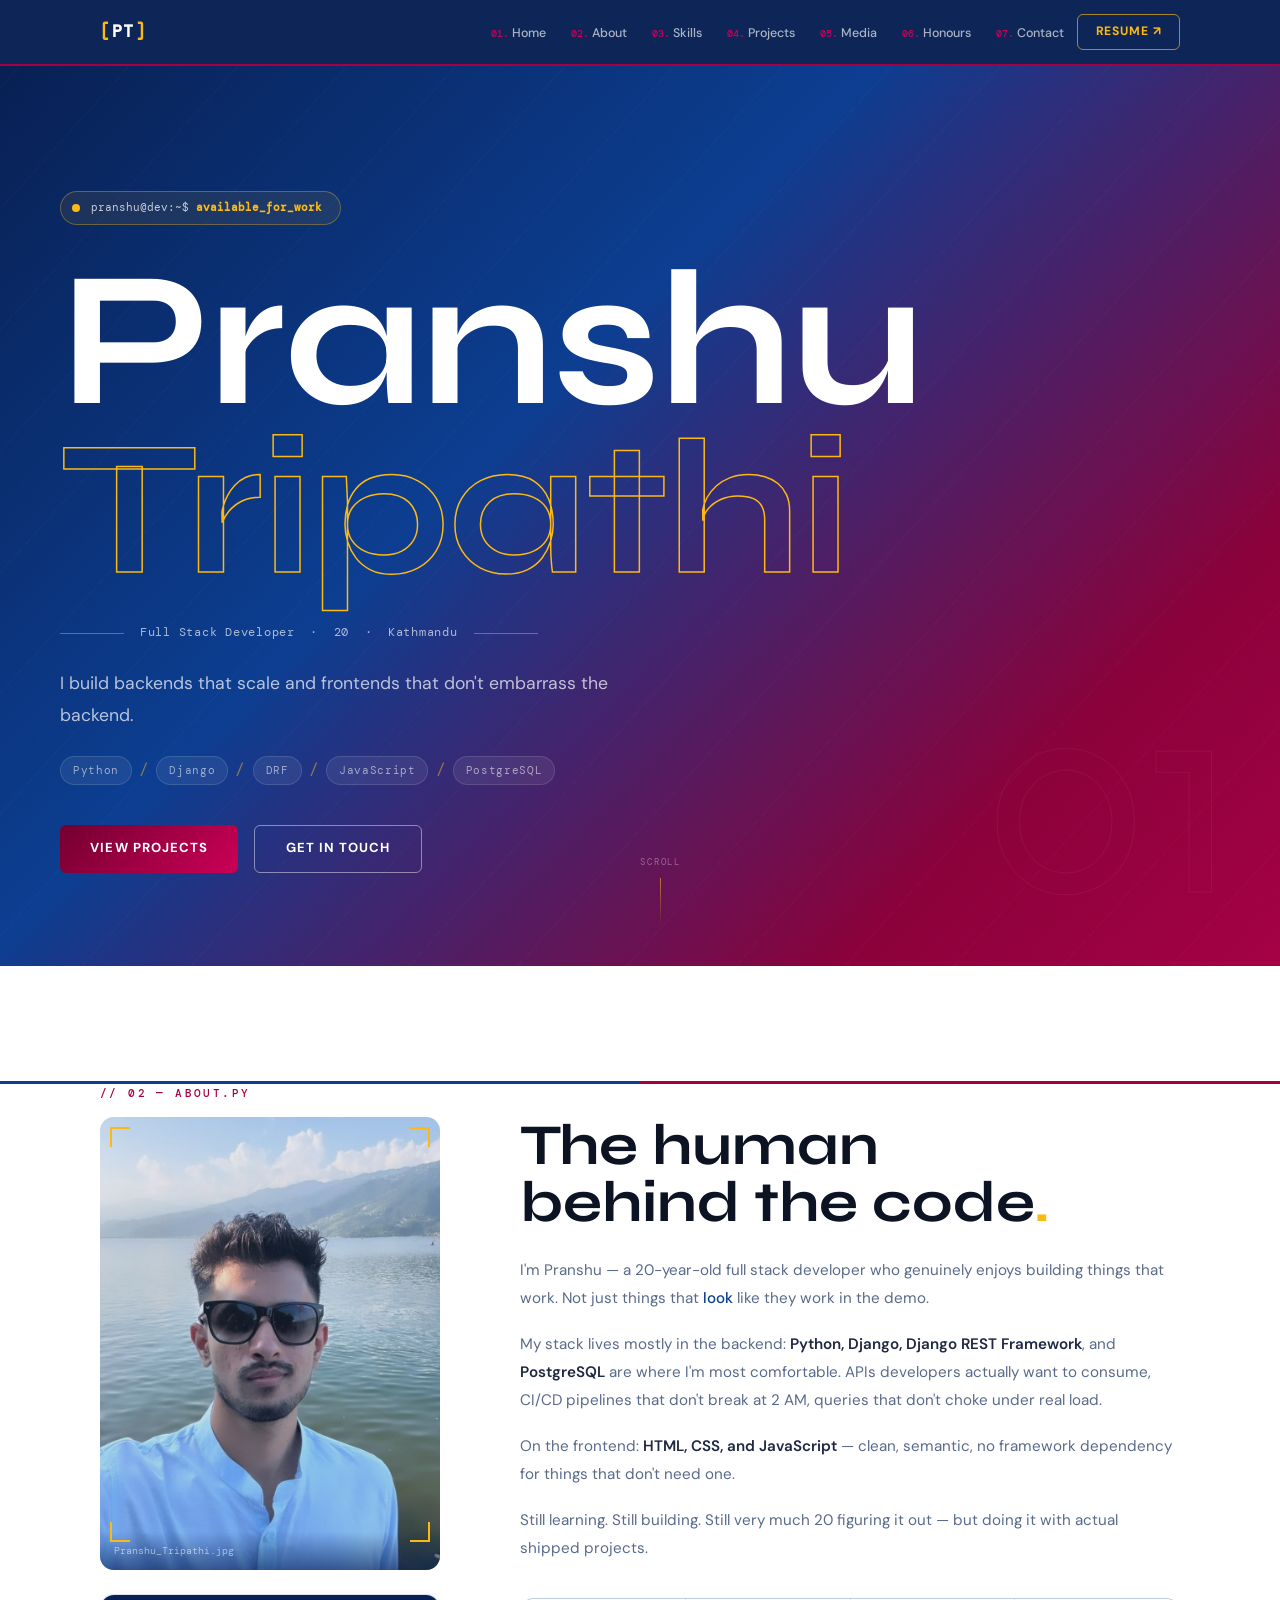
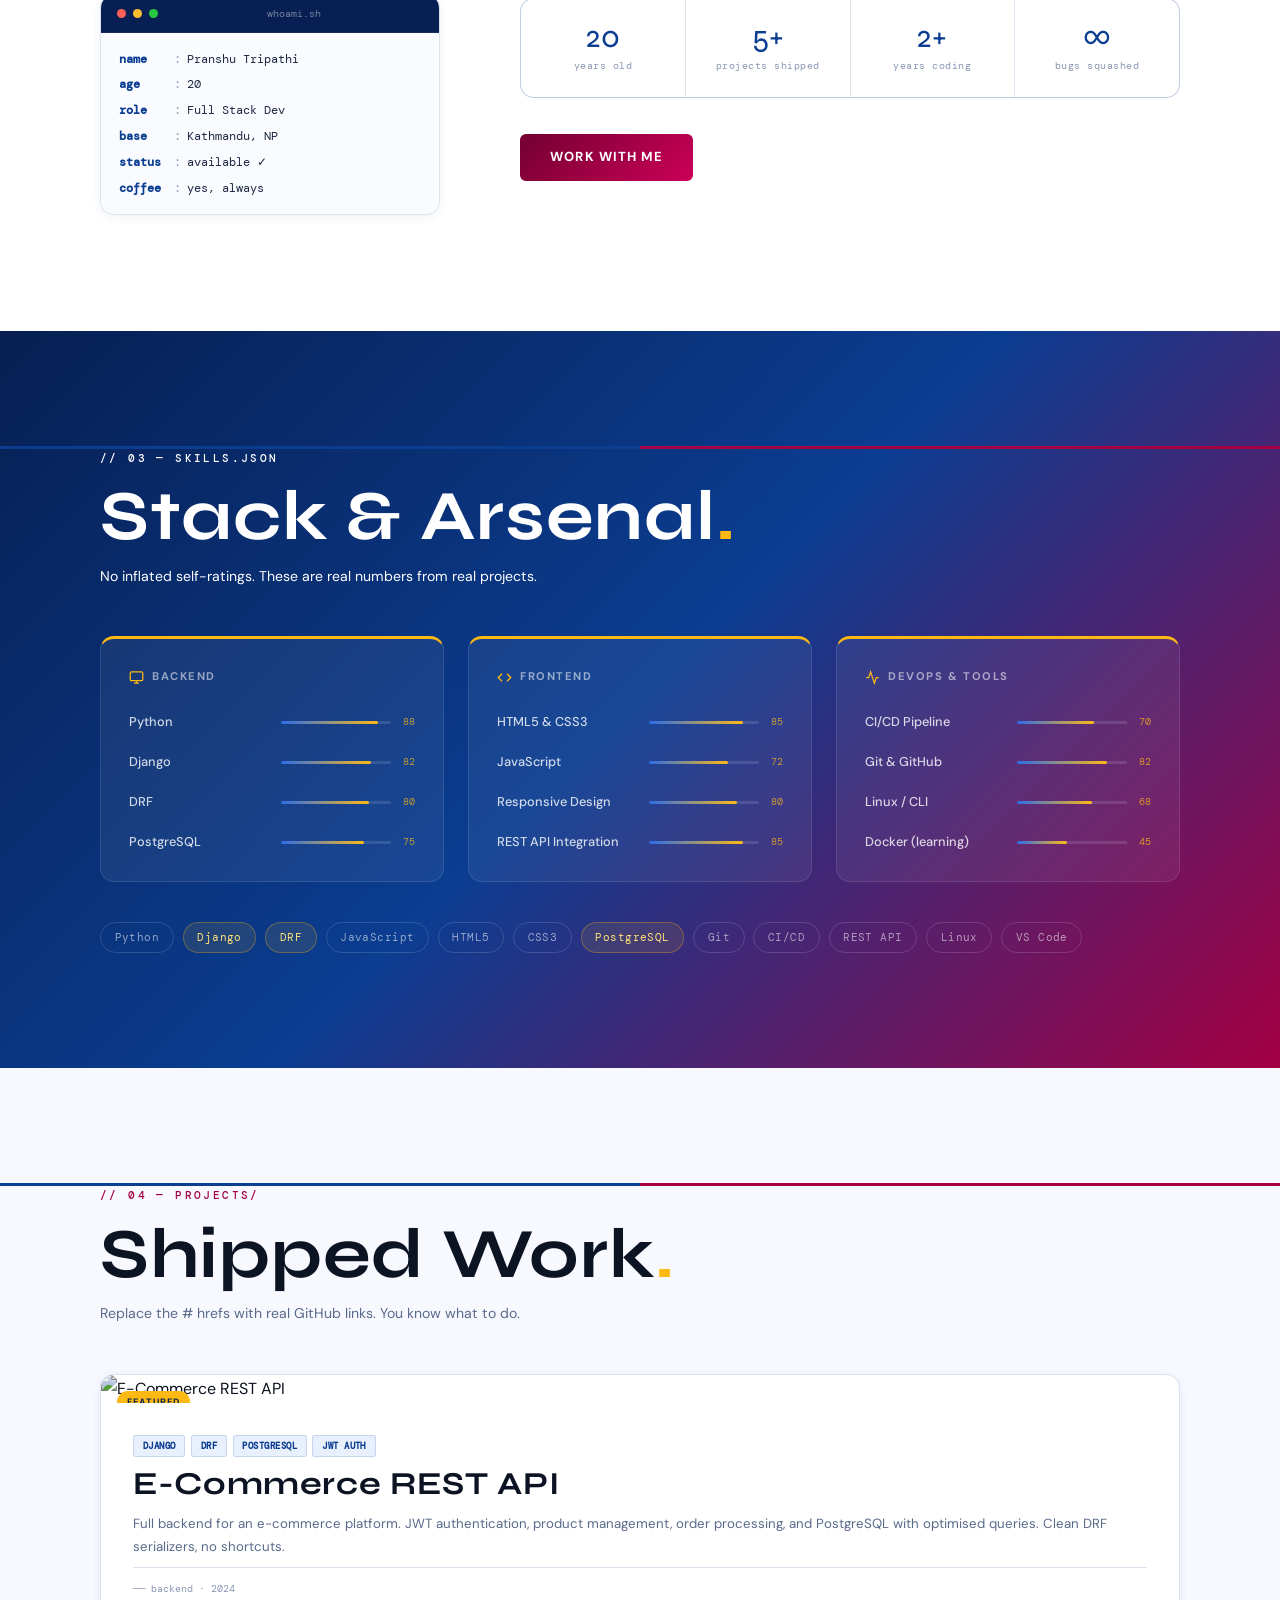
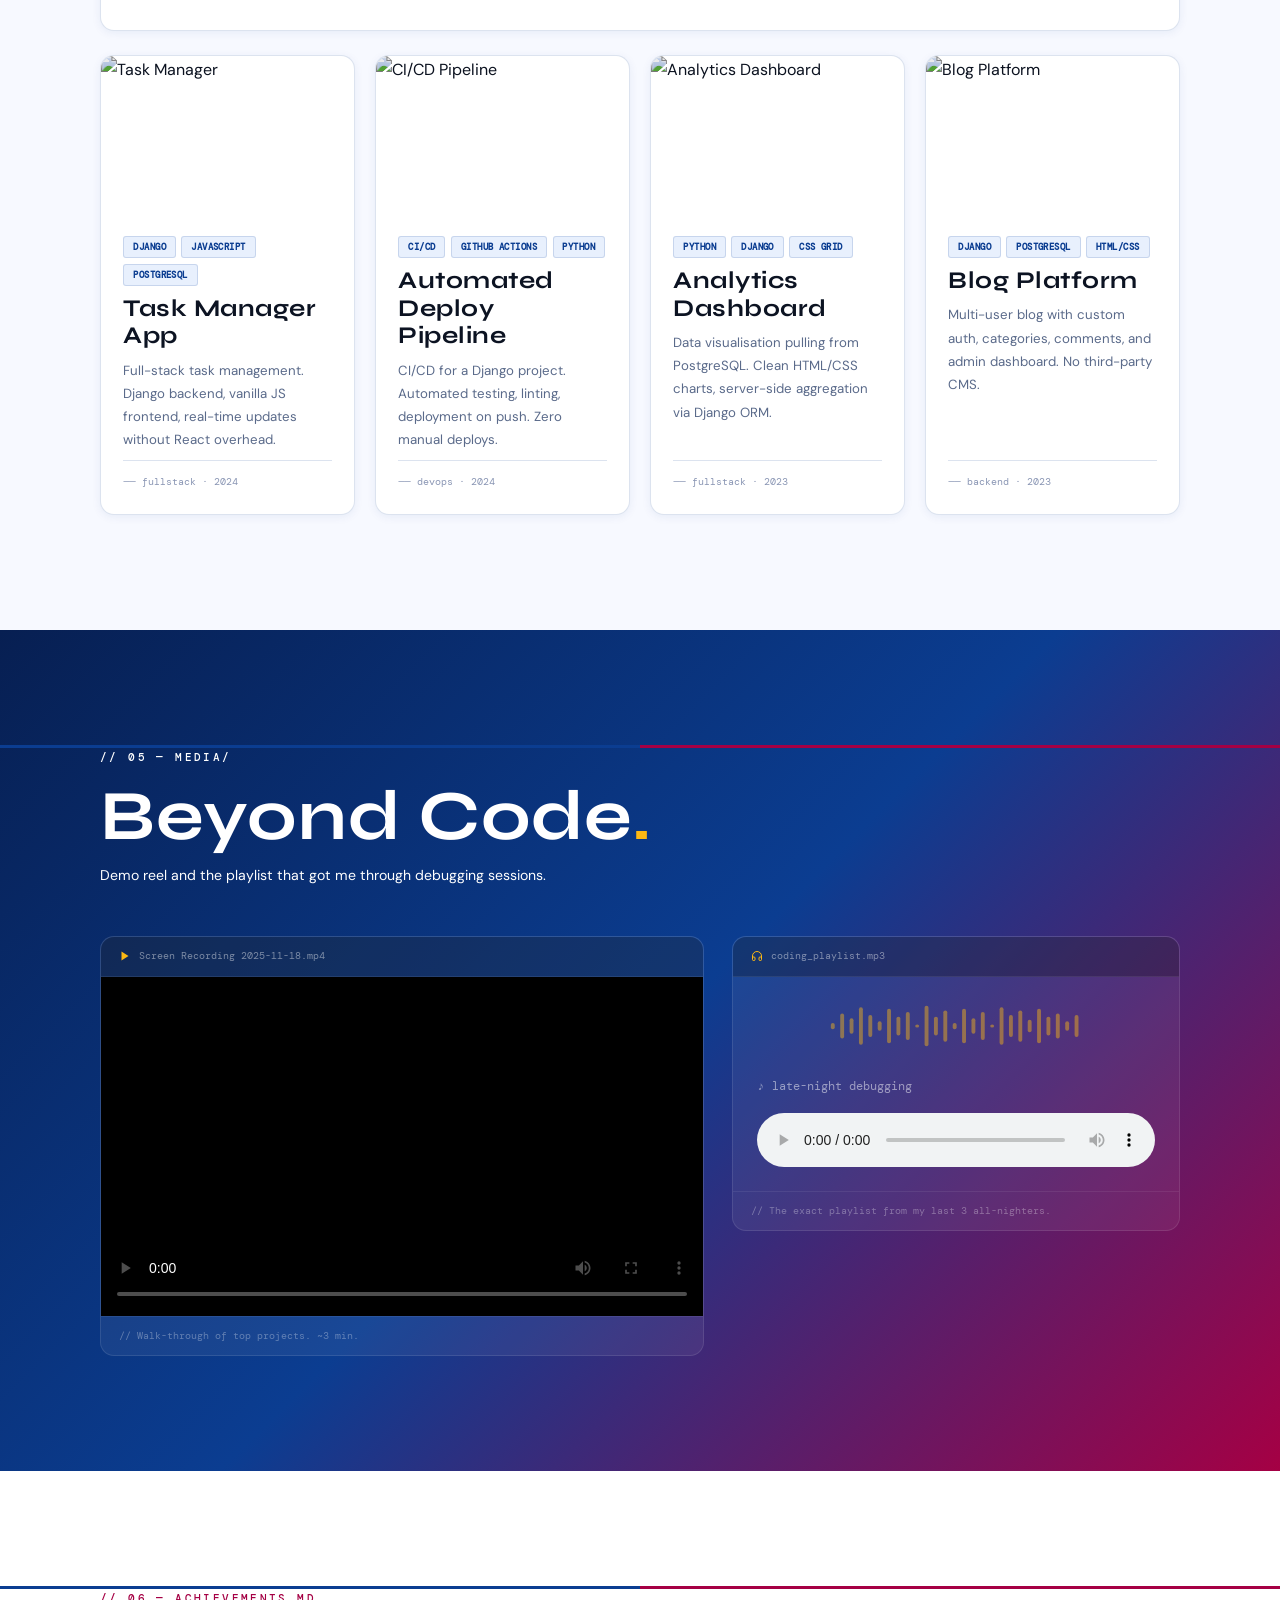
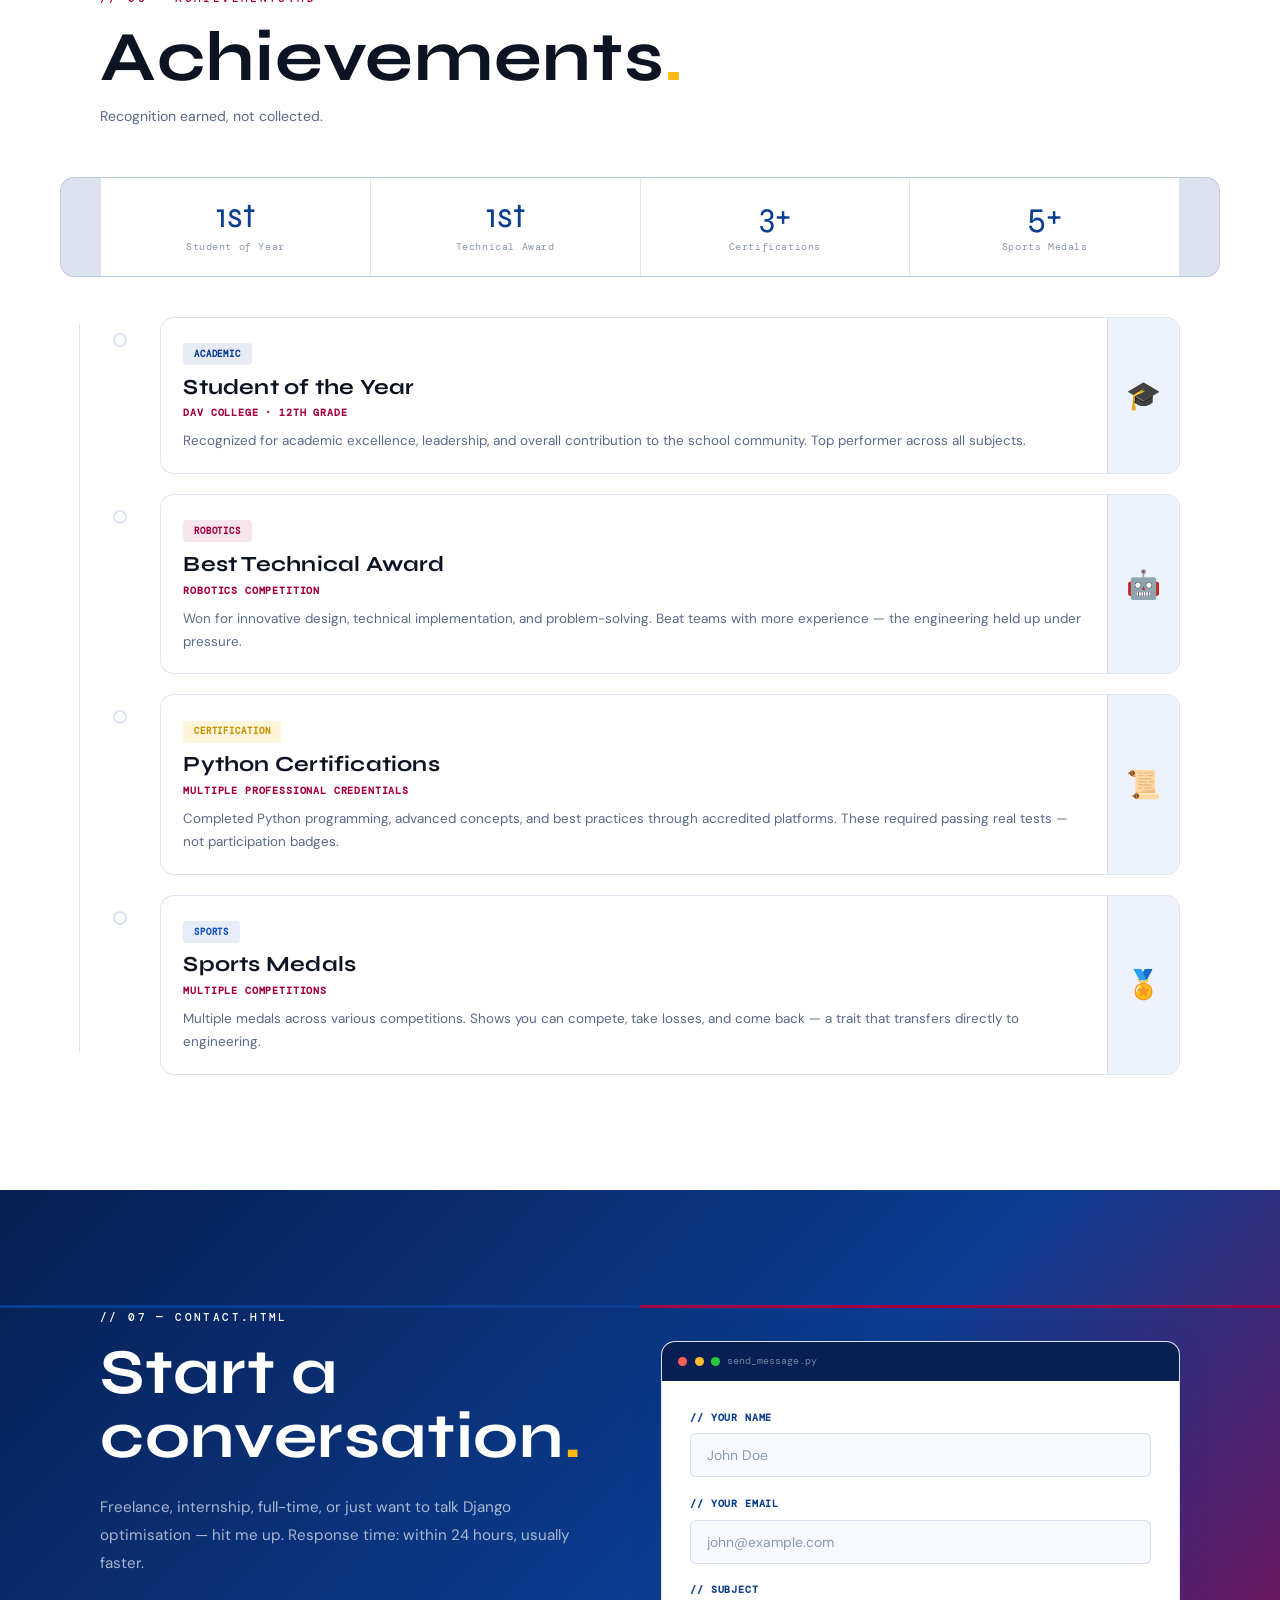
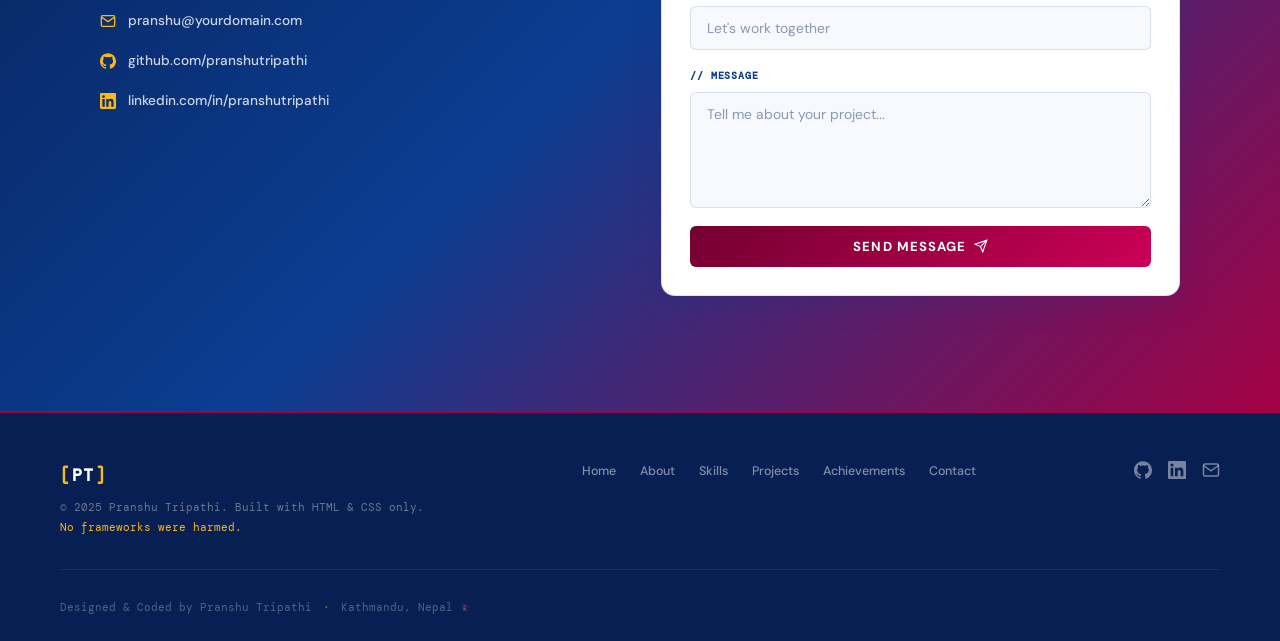
==== commit 2e043f34: "Add gallery images to media section with responsive styling" ====
--- a/index.html
+++ b/index.html
@@ -12,7 +12,6 @@
 </head>
 <body>
 
-  <!-- NAV -->
   <header class="nav-header">
     <nav class="nav">
       <a href="#home" class="nav-logo"><span class="bracket">[</span>PT<span class="bracket">]</span></a>
@@ -35,54 +34,34 @@
 
   <main>
 
-    <!-- ═══════════════════════════════════════
-         01. HERO
-    ═══════════════════════════════════════ -->
+    <!-- 01. HERO -->
     <section id="home" class="hero">
       <div class="hero-noise" aria-hidden="true"></div>
       <div class="hero-lines" aria-hidden="true"></div>
-
       <div class="hero-inner">
-
         <div class="hero-badge">
           <span class="pulse-ring"></span>
           <span class="mono">pranshu@dev:~$ <span class="gold">available_for_work</span></span>
         </div>
-
         <h1 class="hero-name">
           <span class="hero-name__first">Pranshu</span>
           <span class="hero-name__last">Tripathi</span>
         </h1>
-
         <div class="hero-meta">
           <span class="hero-meta__line"></span>
           <p class="hero-meta__text mono">Full Stack Developer &nbsp;·&nbsp; 20 &nbsp;·&nbsp; Kathmandu</p>
           <span class="hero-meta__line"></span>
         </div>
-
-        <p class="hero-desc">
-          I build backends that scale and frontends that<br class="br-desk"/>
-          don't embarrass the backend.
-        </p>
-
+        <p class="hero-desc">I build backends that scale and frontends that don't embarrass the backend.</p>
         <div class="hero-stack mono">
-          <span>Python</span><i>/</i>
-          <span>Django</span><i>/</i>
-          <span>DRF</span><i>/</i>
-          <span>JavaScript</span><i>/</i>
-          <span>PostgreSQL</span>
-        </div>
-
+          <span>Python</span><i>/</i><span>Django</span><i>/</i><span>DRF</span><i>/</i><span>JavaScript</span><i>/</i><span>PostgreSQL</span>
+        </div>
         <div class="hero-cta">
           <a href="#projects" class="btn-primary">View Projects</a>
           <a href="#contact"  class="btn-ghost">Get in Touch</a>
         </div>
       </div>
-
-      <div class="hero-deco" aria-hidden="true">
-        <span>01</span>
-      </div>
-
+      <div class="hero-deco" aria-hidden="true"><span>01</span></div>
       <div class="hero-scroll" aria-hidden="true">
         <span class="mono">scroll</span>
         <div class="scroll-line"></div>
@@ -90,27 +69,19 @@
     </section>
 
 
-    <!-- ═══════════════════════════════════════
-         02. ABOUT
-    ═══════════════════════════════════════ -->
+    <!-- 02. ABOUT -->
     <section id="about" class="about section">
       <div class="section-eyebrow mono">// 02 — about.py</div>
-
       <div class="about-grid">
-
         <div class="about-visual">
           <div class="photo-shell">
             <div class="photo-corner tl"></div>
             <div class="photo-corner tr"></div>
             <div class="photo-corner bl"></div>
             <div class="photo-corner br"></div>
-            <img src="./b78d75c4-980a-4c0c-a608-ef856ca46f0b.jfif"
-                 alt="Pranshu Tripathi"
-                 class="about-photo"
-                 loading="lazy" />
+            <img src="./b78d75c4-980a-4c0c-a608-ef856ca46f0b.jfif" alt="Pranshu Tripathi" class="about-photo" loading="lazy" />
             <div class="photo-caption mono">Pranshu_Tripathi.jpg</div>
           </div>
-
           <div class="whoami-card">
             <div class="whoami-bar">
               <span class="dot r"></span><span class="dot y"></span><span class="dot g"></span>
@@ -126,51 +97,30 @@
             </div>
           </div>
         </div>
-
         <div class="about-content">
           <h2 class="about-heading">The human<br/>behind the code<span class="dot-accent">.</span></h2>
-
           <p>I'm Pranshu — a 20-year-old full stack developer who genuinely enjoys building things that work. Not just things that <em>look</em> like they work in the demo.</p>
           <p>My stack lives mostly in the backend: <strong>Python, Django, Django REST Framework</strong>, and <strong>PostgreSQL</strong> are where I'm most comfortable. APIs developers actually want to consume, CI/CD pipelines that don't break at 2 AM, queries that don't choke under real load.</p>
           <p>On the frontend: <strong>HTML, CSS, and JavaScript</strong> — clean, semantic, no framework dependency for things that don't need one.</p>
           <p>Still learning. Still building. Still very much 20 figuring it out — but doing it with actual shipped projects.</p>
-
           <div class="about-stats">
-            <div class="stat-item">
-              <span class="stat-n">20</span>
-              <span class="stat-l mono">years old</span>
-            </div>
-            <div class="stat-item">
-              <span class="stat-n">5+</span>
-              <span class="stat-l mono">projects shipped</span>
-            </div>
-            <div class="stat-item">
-              <span class="stat-n">2+</span>
-              <span class="stat-l mono">years coding</span>
-            </div>
-            <div class="stat-item">
-              <span class="stat-n">∞</span>
-              <span class="stat-l mono">bugs squashed</span>
-            </div>
-          </div>
-
+            <div class="stat-item"><span class="stat-n">20</span><span class="stat-l mono">years old</span></div>
+            <div class="stat-item"><span class="stat-n">5+</span><span class="stat-l mono">projects shipped</span></div>
+            <div class="stat-item"><span class="stat-n">2+</span><span class="stat-l mono">years coding</span></div>
+            <div class="stat-item"><span class="stat-n">∞</span><span class="stat-l mono">bugs squashed</span></div>
+          </div>
           <a href="#contact" class="btn-primary">Work with me</a>
         </div>
-
-      </div>
-    </section>
-
-
-    <!-- ═══════════════════════════════════════
-         03. SKILLS
-    ═══════════════════════════════════════ -->
+      </div>
+    </section>
+
+
+    <!-- 03. SKILLS -->
     <section id="skills" class="skills section">
       <div class="section-eyebrow mono light">// 03 — skills.json</div>
       <h2 class="section-title light">Stack &amp; Arsenal<span class="dot-accent">.</span></h2>
       <p class="section-sub light">No inflated self-ratings. These are real numbers from real projects.</p>
-
       <div class="skills-layout">
-
         <div class="skill-col">
           <div class="skill-col-head">
             <svg width="15" height="15" viewBox="0 0 24 24" fill="none" stroke="currentColor" stroke-width="2"><rect x="2" y="3" width="20" height="14" rx="2"/><line x1="8" y1="21" x2="16" y2="21"/><line x1="12" y1="17" x2="12" y2="21"/></svg>
@@ -183,7 +133,6 @@
             <div class="skill-row" style="--pct:75%"><span class="sk-name">PostgreSQL</span><div class="sk-bar"><div class="sk-fill"></div></div><span class="sk-pct mono">75</span></div>
           </div>
         </div>
-
         <div class="skill-col">
           <div class="skill-col-head">
             <svg width="15" height="15" viewBox="0 0 24 24" fill="none" stroke="currentColor" stroke-width="2"><polyline points="16 18 22 12 16 6"/><polyline points="8 6 2 12 8 18"/></svg>
@@ -196,7 +145,6 @@
             <div class="skill-row" style="--pct:85%"><span class="sk-name">REST API Integration</span><div class="sk-bar"><div class="sk-fill"></div></div><span class="sk-pct mono">85</span></div>
           </div>
         </div>
-
         <div class="skill-col">
           <div class="skill-col-head">
             <svg width="15" height="15" viewBox="0 0 24 24" fill="none" stroke="currentColor" stroke-width="2"><polyline points="22 12 18 12 15 21 9 3 6 12 2 12"/></svg>
@@ -209,37 +157,22 @@
             <div class="skill-row" style="--pct:45%"><span class="sk-name">Docker (learning)</span><div class="sk-bar"><div class="sk-fill"></div></div><span class="sk-pct mono">45</span></div>
           </div>
         </div>
-
-      </div>
-
+      </div>
       <div class="chip-row">
-        <span class="chip">Python</span>
-        <span class="chip hi">Django</span>
-        <span class="chip hi">DRF</span>
-        <span class="chip">JavaScript</span>
-        <span class="chip">HTML5</span>
-        <span class="chip">CSS3</span>
-        <span class="chip hi">PostgreSQL</span>
-        <span class="chip">Git</span>
-        <span class="chip">CI/CD</span>
-        <span class="chip">REST API</span>
-        <span class="chip">Linux</span>
-        <span class="chip">VS Code</span>
-      </div>
-    </section>
-
-
-    <!-- ═══════════════════════════════════════
-         04. PROJECTS
-    ═══════════════════════════════════════ -->
+        <span class="chip">Python</span><span class="chip hi">Django</span><span class="chip hi">DRF</span>
+        <span class="chip">JavaScript</span><span class="chip">HTML5</span><span class="chip">CSS3</span>
+        <span class="chip hi">PostgreSQL</span><span class="chip">Git</span><span class="chip">CI/CD</span>
+        <span class="chip">REST API</span><span class="chip">Linux</span><span class="chip">VS Code</span>
+      </div>
+    </section>
+
+
+    <!-- 04. PROJECTS -->
     <section id="projects" class="projects section">
       <div class="section-eyebrow mono">// 04 — projects/</div>
       <h2 class="section-title">Shipped Work<span class="dot-accent">.</span></h2>
-      <p class="section-sub">Real projects. Real links. Not placeholder hrefs. (You know what to do.)</p>
-
+      <p class="section-sub">Replace the # hrefs with real GitHub links. You know what to do.</p>
       <div class="projects-layout">
-
-        <!-- Featured -->
         <article class="pcard pcard--featured">
           <div class="pcard-img">
             <img src="https://images.unsplash.com/photo-1555949963-aa79dcee981c?w=900&q=80" alt="E-Commerce REST API" loading="lazy"/>
@@ -250,25 +183,17 @@
             <span class="pcard-badge">Featured</span>
           </div>
           <div class="pcard-body">
-            <div class="pcard-tags">
-              <span>Django</span><span>DRF</span><span>PostgreSQL</span><span>JWT Auth</span>
-            </div>
+            <div class="pcard-tags"><span>Django</span><span>DRF</span><span>PostgreSQL</span><span>JWT Auth</span></div>
             <h3 class="pcard-title">E-Commerce REST API</h3>
             <p class="pcard-desc">Full backend for an e-commerce platform. JWT authentication, product management, order processing, and PostgreSQL with optimised queries. Clean DRF serializers, no shortcuts.</p>
             <div class="pcard-foot mono">── backend · 2024</div>
           </div>
         </article>
-
-        <!-- Grid cards -->
         <div class="pcard-grid">
-
           <article class="pcard">
             <div class="pcard-img">
               <img src="https://images.unsplash.com/photo-1504868584819-f8e8b4b6d7e3?w=700&q=80" alt="Task Manager" loading="lazy"/>
-              <div class="pcard-img-overlay">
-                <a href="#" class="btn-ghost btn-sm">Live ↗</a>
-                <a href="#" class="btn-primary btn-sm">GitHub</a>
-              </div>
+              <div class="pcard-img-overlay"><a href="#" class="btn-ghost btn-sm">Live ↗</a><a href="#" class="btn-primary btn-sm">GitHub</a></div>
             </div>
             <div class="pcard-body">
               <div class="pcard-tags"><span>Django</span><span>JavaScript</span><span>PostgreSQL</span></div>
@@ -277,14 +202,10 @@
               <div class="pcard-foot mono">── fullstack · 2024</div>
             </div>
           </article>
-
           <article class="pcard">
             <div class="pcard-img">
               <img src="https://images.unsplash.com/photo-1558494949-ef010cbdcc31?w=700&q=80" alt="CI/CD Pipeline" loading="lazy"/>
-              <div class="pcard-img-overlay">
-                <a href="#" class="btn-ghost btn-sm">Live ↗</a>
-                <a href="#" class="btn-primary btn-sm">GitHub</a>
-              </div>
+              <div class="pcard-img-overlay"><a href="#" class="btn-ghost btn-sm">Live ↗</a><a href="#" class="btn-primary btn-sm">GitHub</a></div>
             </div>
             <div class="pcard-body">
               <div class="pcard-tags"><span>CI/CD</span><span>GitHub Actions</span><span>Python</span></div>
@@ -293,14 +214,10 @@
               <div class="pcard-foot mono">── devops · 2024</div>
             </div>
           </article>
-
           <article class="pcard">
             <div class="pcard-img">
               <img src="https://images.unsplash.com/photo-1551288049-bebda4e38f71?w=700&q=80" alt="Analytics Dashboard" loading="lazy"/>
-              <div class="pcard-img-overlay">
-                <a href="#" class="btn-ghost btn-sm">Live ↗</a>
-                <a href="#" class="btn-primary btn-sm">GitHub</a>
-              </div>
+              <div class="pcard-img-overlay"><a href="#" class="btn-ghost btn-sm">Live ↗</a><a href="#" class="btn-primary btn-sm">GitHub</a></div>
             </div>
             <div class="pcard-body">
               <div class="pcard-tags"><span>Python</span><span>Django</span><span>CSS Grid</span></div>
@@ -309,14 +226,10 @@
               <div class="pcard-foot mono">── fullstack · 2023</div>
             </div>
           </article>
-
           <article class="pcard">
             <div class="pcard-img">
               <img src="https://images.unsplash.com/photo-1516321318423-f06f85e504b3?w=700&q=80" alt="Blog Platform" loading="lazy"/>
-              <div class="pcard-img-overlay">
-                <a href="#" class="btn-ghost btn-sm">Live ↗</a>
-                <a href="#" class="btn-primary btn-sm">GitHub</a>
-              </div>
+              <div class="pcard-img-overlay"><a href="#" class="btn-ghost btn-sm">Live ↗</a><a href="#" class="btn-primary btn-sm">GitHub</a></div>
             </div>
             <div class="pcard-body">
               <div class="pcard-tags"><span>Django</span><span>PostgreSQL</span><span>HTML/CSS</span></div>
@@ -325,37 +238,30 @@
               <div class="pcard-foot mono">── backend · 2023</div>
             </div>
           </article>
-
-        </div>
-      </div>
-    </section>
-
-
-    <!-- ═══════════════════════════════════════
-         05. MEDIA
-    ═══════════════════════════════════════ -->
+        </div>
+      </div>
+    </section>
+
+
+    <!-- 05. MEDIA -->
     <section id="media" class="media section">
       <div class="section-eyebrow mono light">// 05 — media/</div>
       <h2 class="section-title light">Beyond Code<span class="dot-accent">.</span></h2>
       <p class="section-sub light">Demo reel and the playlist that got me through debugging sessions.</p>
-
       <div class="media-layout">
-
         <div class="media-block">
           <div class="media-bar mono">
             <svg width="12" height="12" viewBox="0 0 24 24" fill="currentColor"><polygon points="5 3 19 12 5 21 5 3"/></svg>
             Screen Recording 2025-11-18.mp4
           </div>
           <div class="video-shell">
-            <video controls poster="https://images.unsplash.com/photo-1555949963-aa79dcee981c?w=900&q=60"
-                   class="media-video" aria-label="Project demo reel">
+            <video controls poster="https://images.unsplash.com/photo-1555949963-aa79dcee981c?w=900&q=60" class="media-video" aria-label="Project demo reel">
               <source src="./Screen Recording 2025-11-18 152308.mp4" type="video/mp4" />
               <p class="mono">No HTML5 support. <a href="./Screen Recording 2025-11-18 152308.mp4">Download.</a></p>
             </video>
           </div>
           <p class="media-caption mono">// Walk-through of top projects. ~3 min.</p>
         </div>
-
         <div class="media-block">
           <div class="media-bar mono">
             <svg width="12" height="12" viewBox="0 0 24 24" fill="none" stroke="currentColor" stroke-width="2"><path d="M3 18v-6a9 9 0 0 1 18 0v6"/><path d="M21 19a2 2 0 0 1-2 2h-1a2 2 0 0 1-2-2v-3a2 2 0 0 1 2-2h3z"/><path d="M3 19a2 2 0 0 0 2 2h1a2 2 0 0 0 2-2v-3a2 2 0 0 0-2-2H3z"/></svg>
@@ -400,103 +306,90 @@
           </div>
           <p class="media-caption mono">// The exact playlist from my last 3 all-nighters.</p>
         </div>
-
-        <div class="media-block">
-          <div class="media-bar mono">
-            <svg width="12" height="12" viewBox="0 0 24 24" fill="currentColor"><rect x="3" y="3" width="18" height="18" rx="2" ry="2"/><circle cx="8.5" cy="8.5" r="1.5"/><polyline points="21 15 16 10 5 21"/></svg>
-            Achievements & Memories
-          </div>
-          <div style="padding: 1rem; display: grid; grid-template-columns: repeat(2, 1fr); gap: 0.75rem;">
-            <img src="./certificate_python.jpg" alt="Python Certificate" style="width: 100%; border-radius: 4px; object-fit: cover;" />
-            <img src="./robotics.jpg" alt="Robotics Achievement" style="width: 100%; border-radius: 4px; object-fit: cover;" />
-            <img src="./sports_medal.jpg" alt="Sports Medal" style="width: 100%; border-radius: 4px; object-fit: cover;" />
-            <img src="./student-of-year.jpg" alt="Student of the Year" style="width: 100%; border-radius: 4px; object-fit: cover;" />
-          </div>
-          <p class="media-caption mono">// Certificates, achievements, and memories that shaped the journey.</p>
-        </div>
-
-      </div>
-    </section>
-
-
-    <!-- ═══════════════════════════════════════
-         06. ACHIEVEMENTS
-    ═══════════════════════════════════════ -->
+      </div>
+    </section>
+
+
+    <!-- 06. ACHIEVEMENTS -->
     <section id="achievements" class="achievements section">
       <div class="section-eyebrow mono">// 06 — achievements.md</div>
       <h2 class="section-title">Achievements<span class="dot-accent">.</span></h2>
       <p class="section-sub">Recognition earned, not collected.</p>
 
-      <div class="ach-grid">
-
-        <div class="ach-card ach-academic">
-          <div class="ach-img-wrap">
-            <img src="" alt="Student of the Year Certificate" class="ach-img"/>
-            <div class="ach-img-placeholder mono">🖼 Add certificate image</div>
-          </div>
-          <div class="ach-body">
-            <span class="ach-tag">Academic</span>
-            <h3>Student of the Year</h3>
-            <p class="ach-org mono">DAV College · 12th Grade</p>
-            <p class="ach-desc">Recognized for academic excellence, leadership, and overall contribution to the school community.</p>
-          </div>
-        </div>
-
-        <div class="ach-card ach-tech">
-          <div class="ach-img-wrap">
-            <img src="" alt="Best Technical Award" class="ach-img"/>
-            <div class="ach-img-placeholder mono">🖼 Add award image</div>
-          </div>
-          <div class="ach-body">
-            <span class="ach-tag">Robotics</span>
-            <h3>Best Technical Award</h3>
-            <p class="ach-org mono">Robotics Competition</p>
-            <p class="ach-desc">Won for innovative design, technical implementation, and problem-solving in a competitive robotics event.</p>
-          </div>
-        </div>
-
-        <div class="ach-card ach-cert">
-          <div class="ach-img-wrap">
-            <img src="" alt="Python Certifications" class="ach-img"/>
-            <div class="ach-img-placeholder mono">🖼 Add cert image</div>
-          </div>
-          <div class="ach-body">
-            <span class="ach-tag">Certification</span>
-            <h3>Python Certifications</h3>
-            <p class="ach-org mono">Multiple Professional Credentials</p>
-            <p class="ach-desc">Completed Python programming, advanced concepts, and best practices across accredited platforms.</p>
-          </div>
-        </div>
-
-        <div class="ach-card ach-sports">
-          <div class="ach-img-wrap">
-            <img src="" alt="Sports Medals" class="ach-img"/>
-            <div class="ach-img-placeholder mono">🖼 Add sports image</div>
-          </div>
-          <div class="ach-body">
-            <span class="ach-tag">Sports</span>
-            <h3>Sports Medals</h3>
-            <p class="ach-org mono">Multiple Competitions</p>
-            <p class="ach-desc">Earned multiple medals across various sports competitions demonstrating athletic excellence.</p>
-          </div>
-        </div>
-
-      </div>
-    </section>
-
-
-    <!-- ═══════════════════════════════════════
-         07. CONTACT
-    ═══════════════════════════════════════ -->
+      <div class="ach-stat-strip">
+        <div class="ach-stat"><span class="ach-sn">1st</span><span class="ach-sl mono">Student of Year</span></div>
+        <div class="ach-stat"><span class="ach-sn">1st</span><span class="ach-sl mono">Technical Award</span></div>
+        <div class="ach-stat"><span class="ach-sn">3+</span><span class="ach-sl mono">Certifications</span></div>
+        <div class="ach-stat"><span class="ach-sn">5+</span><span class="ach-sl mono">Sports Medals</span></div>
+      </div>
+
+      <div class="ach-timeline">
+
+        <div class="tl-item">
+          <div class="tl-dot"><div class="tl-dot-ring"></div></div>
+          <div class="tl-card">
+            <div class="tl-content">
+              <span class="tl-tag academic">Academic</span>
+              <h3 class="tl-title">Student of the Year</h3>
+              <p class="tl-org mono">DAV College · 12th Grade</p>
+              <p class="tl-desc">Recognized for academic excellence, leadership, and overall contribution to the school community. Top performer across all subjects.</p>
+            </div>
+            <div class="tl-icon-side">🎓</div>
+          </div>
+        </div>
+
+        <div class="tl-item">
+          <div class="tl-dot"><div class="tl-dot-ring"></div></div>
+          <div class="tl-card">
+            <div class="tl-content">
+              <span class="tl-tag tech">Robotics</span>
+              <h3 class="tl-title">Best Technical Award</h3>
+              <p class="tl-org mono">Robotics Competition</p>
+              <p class="tl-desc">Won for innovative design, technical implementation, and problem-solving. Beat teams with more experience — the engineering held up under pressure.</p>
+            </div>
+            <div class="tl-icon-side">🤖</div>
+          </div>
+        </div>
+
+        <div class="tl-item">
+          <div class="tl-dot"><div class="tl-dot-ring"></div></div>
+          <div class="tl-card">
+            <div class="tl-content">
+              <span class="tl-tag cert">Certification</span>
+              <h3 class="tl-title">Python Certifications</h3>
+              <p class="tl-org mono">Multiple Professional Credentials</p>
+              <p class="tl-desc">Completed Python programming, advanced concepts, and best practices through accredited platforms. These required passing real tests — not participation badges.</p>
+            </div>
+            <div class="tl-icon-side">📜</div>
+          </div>
+        </div>
+
+        <div class="tl-item">
+          <div class="tl-dot"><div class="tl-dot-ring"></div></div>
+          <div class="tl-card">
+            <div class="tl-content">
+              <span class="tl-tag sports">Sports</span>
+              <h3 class="tl-title">Sports Medals</h3>
+              <p class="tl-org mono">Multiple Competitions</p>
+              <p class="tl-desc">Multiple medals across various competitions. Shows you can compete, take losses, and come back — a trait that transfers directly to engineering.</p>
+            </div>
+            <div class="tl-icon-side">🏅</div>
+          </div>
+        </div>
+
+      </div>
+    </section>
+
+
+    <!-- 07. CONTACT -->
     <section id="contact" class="contact section">
       <div class="section-eyebrow mono light">// 07 — contact.html</div>
 
       <div class="contact-layout">
 
         <div class="contact-copy">
-          <h2 class="section-title light">Start a<br/>conversation<span class="dot-accent">.</span></h2>
+          <h2 class="contact-heading">Start a<br/>conversation<span class="dot-accent">.</span></h2>
           <p class="contact-desc">Freelance, internship, full-time, or just want to talk Django optimisation — hit me up. Response time: within 24 hours, usually faster.</p>
-
           <ul class="contact-links">
             <li>
               <svg width="16" height="16" viewBox="0 0 24 24" fill="none" stroke="currentColor" stroke-width="2"><path d="M4 4h16c1.1 0 2 .9 2 2v12c0 1.1-.9 2-2 2H4c-1.1 0-2-.9-2-2V6c0-1.1.9-2 2-2z"/><polyline points="22,6 12,13 2,6"/></svg>
@@ -520,16 +413,16 @@
           </div>
           <form class="contact-form" action="#" method="POST" novalidate>
             <div class="fg">
-              <label for="name"    class="fl mono">// your name</label>
-              <input type="text"   id="name"    name="name"    class="fi" placeholder="John Doe" required autocomplete="name"/>
+              <label for="name" class="fl mono">// your name</label>
+              <input type="text" id="name" name="name" class="fi" placeholder="John Doe" required autocomplete="name"/>
             </div>
             <div class="fg">
-              <label for="email"   class="fl mono">// your email</label>
-              <input type="email"  id="email"   name="email"   class="fi" placeholder="john@example.com" required autocomplete="email"/>
+              <label for="email" class="fl mono">// your email</label>
+              <input type="email" id="email" name="email" class="fi" placeholder="john@example.com" required autocomplete="email"/>
             </div>
             <div class="fg">
               <label for="subject" class="fl mono">// subject</label>
-              <input type="text"   id="subject" name="subject" class="fi" placeholder="Let's work together" required/>
+              <input type="text" id="subject" name="subject" class="fi" placeholder="Let's work together" required/>
             </div>
             <div class="fg">
               <label for="message" class="fl mono">// message</label>
@@ -547,8 +440,6 @@
 
   </main>
 
-
-  <!-- FOOTER -->
   <footer class="footer">
     <div class="footer-inner">
       <div class="footer-brand">
--- a/style.css
+++ b/style.css
@@ -1,316 +1,188 @@
 /* ============================================================
-   PRANSHU TRIPATHI — PORTFOLIO CSS (Improved)
+   PRANSHU TRIPATHI — PORTFOLIO CSS
    Theme: Blaugrana Refined
-   Fonts: Syne (display) · DM Mono (code) · DM Sans (body)
+   Fonts: Syne · DM Mono · DM Sans
 ============================================================ */
 
-/* ─── 01. CSS VARIABLES ─── */
 :root {
-  --blue:        #0B3D91;
-  --blue-d:      #071f52;
-  --blue-m:      #1050c4;
-  --blue-l:      #2d6de8;
-  --blue-faint:  #e8f0fd;
-
-  --red:         #A50044;
-  --red-d:       #730030;
-  --red-l:       #cc0057;
-
-  --gold:        #FDB913;
-  --gold-d:      #c99200;
-  --gold-l:      #ffe27a;
-
-  --ink:         #0c1322;
-  --ink-2:       #1e2842;
-  --ink-3:       #3d4f72;
-  --muted:       #5a6a8a;
-  --dim:         #8a96b4;
-  --border:      rgba(11,61,145,0.14);
-  --border-hi:   rgba(253,185,19,0.55);
-
-  --white:       #ffffff;
-  --off-white:   #f7f9ff;
-  --light:       #eef2fb;
-
-  --font-d:  'Syne', sans-serif;
-  --font-m:  'DM Mono', monospace;
-  --font-b:  'DM Sans', sans-serif;
-
-  --wrap:    1160px;
-  --pad-x:   clamp(1.25rem, 4vw, 2.5rem);
-  --pad-s:   clamp(4.5rem, 9vw, 8rem);
-
-  --r:     6px;
-  --r-lg:  14px;
-  --ease:  0.28s cubic-bezier(0.4, 0, 0.2, 1);
-  --sh-sm: 0 2px 10px rgba(11,61,145,0.07);
-  --sh-md: 0 8px 32px rgba(11,61,145,0.12);
-  --sh-rd: 0 8px 32px rgba(165,0,68,0.18);
-  --sh-gd: 0 6px 24px rgba(253,185,19,0.32);
+  --blue:       #0B3D91;
+  --blue-d:     #071f52;
+  --blue-m:     #1050c4;
+  --blue-l:     #2d6de8;
+  --blue-faint: #e8f0fd;
+
+  --red:        #A50044;
+  --red-d:      #730030;
+  --red-l:      #cc0057;
+
+  --gold:       #FDB913;
+  --gold-d:     #c99200;
+  --gold-l:     #ffe27a;
+
+  --ink:        #0c1322;
+  --ink-2:      #1e2842;
+  --muted:      #5a6a8a;
+  --dim:        #8a96b4;
+  --border:     rgba(11,61,145,0.14);
+  --border-hi:  rgba(253,185,19,0.55);
+
+  --white:      #ffffff;
+  --off-white:  #f7f9ff;
+  --light:      #eef2fb;
+
+  --font-d: 'Syne', sans-serif;
+  --font-m: 'DM Mono', monospace;
+  --font-b: 'DM Sans', sans-serif;
+
+  --wrap:   1160px;
+  --pad-x:  clamp(1.25rem, 4vw, 2.5rem);
+  --pad-s:  clamp(4.5rem, 9vw, 8rem);
+
+  --r:      6px;
+  --r-lg:   14px;
+  --ease:   0.28s cubic-bezier(0.4, 0, 0.2, 1);
+  --sh-sm:  0 2px 10px rgba(11,61,145,0.07);
+  --sh-md:  0 8px 32px rgba(11,61,145,0.12);
+  --sh-rd:  0 8px 32px rgba(165,0,68,0.18);
+  --sh-gd:  0 6px 24px rgba(253,185,19,0.32);
 
   --grad-hero: linear-gradient(135deg, #071f52 0%, #0B3D91 40%, #8b003a 80%, #A50044 100%);
   --grad-dark: linear-gradient(135deg, #071f52 0%, #0B3D91 50%, #A50044 100%);
-  --grad-blue: linear-gradient(135deg, var(--blue-d), var(--blue-m));
   --grad-red:  linear-gradient(135deg, var(--red-d), var(--red-l));
   --grad-gold: linear-gradient(135deg, var(--gold-d), var(--gold-l));
   --stripe:    linear-gradient(90deg, var(--blue) 50%, var(--red) 50%);
 }
 
-/* ─── 02. RESET ─── */
+/* RESET */
 *, *::before, *::after { box-sizing: border-box; margin: 0; padding: 0; }
 html { scroll-behavior: smooth; font-size: 16px; }
-body {
-  font-family: var(--font-b);
-  background: var(--off-white);
-  color: var(--ink);
-  line-height: 1.75;
-  overflow-x: hidden;
-}
+body { font-family: var(--font-b); background: var(--off-white); color: var(--ink); line-height: 1.75; overflow-x: hidden; }
 img { max-width: 100%; display: block; }
 a   { color: inherit; text-decoration: none; }
 ul  { list-style: none; }
 
-/* ─── 03. UTILITIES ─── */
-.mono { font-family: var(--font-m); }
-.gold { color: var(--gold); }
+/* UTILITIES */
+.mono      { font-family: var(--font-m); }
+.gold      { color: var(--gold); }
 .gold-text { color: var(--gold); }
-.light { color: var(--white) !important; }
+.light     { color: var(--white) !important; }
 .dot-accent { color: var(--gold); }
-.bracket { color: var(--gold); }
-
-/* ─── 04. SCROLLBAR ─── */
+.bracket   { color: var(--gold); }
+
+/* SCROLLBAR */
 ::-webkit-scrollbar { width: 5px; }
 ::-webkit-scrollbar-track { background: var(--blue-d); }
 ::-webkit-scrollbar-thumb { background: var(--red); border-radius: 5px; }
 
-/* ─── 05. SELECTION ─── */
+/* SELECTION */
 ::selection { background: rgba(11,61,145,0.15); color: var(--blue-d); }
 
-/* ─── 06. BUTTONS ─── */
+/* BUTTONS */
 .btn-primary {
-  display: inline-flex;
-  align-items: center;
-  gap: 0.5rem;
+  display: inline-flex; align-items: center; gap: 0.5rem;
   padding: 0.75rem 1.9rem;
-  background: var(--grad-red);
-  color: var(--white);
-  font-family: var(--font-b);
-  font-size: 0.82rem;
-  font-weight: 700;
-  letter-spacing: 0.08em;
-  text-transform: uppercase;
-  border: none;
-  border-radius: var(--r);
-  cursor: pointer;
+  background: var(--grad-red); color: var(--white);
+  font-family: var(--font-b); font-size: 0.82rem; font-weight: 700;
+  letter-spacing: 0.08em; text-transform: uppercase;
+  border: none; border-radius: var(--r); cursor: pointer;
   transition: background var(--ease), box-shadow var(--ease), transform var(--ease), color var(--ease);
 }
-.btn-primary:hover {
-  background: var(--grad-gold);
-  color: var(--blue-d);
-  box-shadow: var(--sh-gd);
-  transform: translateY(-3px);
-}
+.btn-primary:hover { background: var(--grad-gold); color: var(--blue-d); box-shadow: var(--sh-gd); transform: translateY(-3px); }
 
 .btn-ghost {
-  display: inline-flex;
-  align-items: center;
-  gap: 0.5rem;
+  display: inline-flex; align-items: center; gap: 0.5rem;
   padding: 0.73rem 1.9rem;
-  background: transparent;
-  color: var(--white);
-  font-family: var(--font-b);
-  font-size: 0.82rem;
-  font-weight: 700;
-  letter-spacing: 0.08em;
-  text-transform: uppercase;
-  border: 1.5px solid rgba(255,255,255,0.45);
-  border-radius: var(--r);
-  cursor: pointer;
+  background: transparent; color: var(--white);
+  font-family: var(--font-b); font-size: 0.82rem; font-weight: 700;
+  letter-spacing: 0.08em; text-transform: uppercase;
+  border: 1.5px solid rgba(255,255,255,0.45); border-radius: var(--r); cursor: pointer;
   transition: background var(--ease), color var(--ease), border-color var(--ease), transform var(--ease);
 }
-.btn-ghost:hover {
-  background: rgba(255,255,255,0.12);
-  border-color: rgba(255,255,255,0.75);
-  transform: translateY(-3px);
-}
-
-.btn-sm  { padding: 0.45rem 1.1rem; font-size: 0.72rem; }
+.btn-ghost:hover { background: rgba(255,255,255,0.12); border-color: rgba(255,255,255,0.75); transform: translateY(-3px); }
+
+.btn-sm   { padding: 0.45rem 1.1rem; font-size: 0.72rem; }
 .btn-full { width: 100%; justify-content: center; }
 
 .btn-resume {
-  display: inline-block;
-  padding: 0.42rem 1.1rem;
-  background: transparent;
-  color: var(--gold);
-  font-family: var(--font-b);
-  font-size: 0.76rem;
-  font-weight: 700;
-  letter-spacing: 0.07em;
-  text-transform: uppercase;
-  border: 1.5px solid rgba(253,185,19,0.65);
-  border-radius: var(--r);
+  display: inline-block; padding: 0.42rem 1.1rem;
+  background: transparent; color: var(--gold);
+  font-family: var(--font-b); font-size: 0.76rem; font-weight: 700;
+  letter-spacing: 0.07em; text-transform: uppercase;
+  border: 1.5px solid rgba(253,185,19,0.65); border-radius: var(--r);
   transition: background var(--ease), color var(--ease), transform var(--ease);
 }
-.btn-resume:hover {
-  background: var(--gold);
-  color: var(--blue-d);
-  transform: translateY(-2px);
-}
-
-/* ─── 07. NAV ─── */
+.btn-resume:hover { background: var(--gold); color: var(--blue-d); transform: translateY(-2px); }
+
+/* NAV */
 .nav-header {
-  position: sticky;
-  top: 0;
-  z-index: 200;
-  background: rgba(7, 31, 82, 0.97);
+  position: sticky; top: 0; z-index: 200;
+  background: rgba(7,31,82,0.97);
   backdrop-filter: blur(12px);
   -webkit-backdrop-filter: blur(12px);
   border-bottom: 2px solid var(--red);
 }
 .nav {
-  max-width: var(--wrap);
-  margin: 0 auto;
+  max-width: var(--wrap); margin: 0 auto;
   padding: 0.85rem var(--pad-x);
-  display: flex;
-  align-items: center;
-  justify-content: space-between;
+  display: flex; align-items: center; justify-content: space-between;
   position: relative;
 }
-
-.nav-logo {
-  font-family: var(--font-m);
-  font-size: 1.05rem;
-  font-weight: 700;
-  color: var(--white);
-  letter-spacing: 0.1em;
-  z-index: 2;
-}
+.nav-logo { font-family: var(--font-m); font-size: 1.05rem; font-weight: 700; color: var(--white); letter-spacing: 0.1em; z-index: 2; }
 .nav-logo .bracket { color: var(--gold); }
-
-.nav-links {
-  display: flex;
-  align-items: center;
-  gap: 0.05rem;
-}
+.nav-links { display: flex; align-items: center; gap: 0.05rem; }
 .nav-link {
-  font-size: 0.78rem;
-  font-weight: 500;
-  color: rgba(255,255,255,0.65);
-  padding: 0.42rem 0.75rem;
-  border-radius: var(--r);
-  transition: color var(--ease);
-  position: relative;
-}
-.nav-link em {
-  font-style: normal;
-  font-family: var(--font-m);
-  font-size: 0.62rem;
-  color: var(--red-l);
-  margin-right: 0.2rem;
-}
+  font-size: 0.78rem; font-weight: 500; color: rgba(255,255,255,0.65);
+  padding: 0.42rem 0.75rem; border-radius: var(--r);
+  transition: color var(--ease); position: relative;
+}
+.nav-link em { font-style: normal; font-family: var(--font-m); font-size: 0.62rem; color: var(--red-l); margin-right: 0.2rem; }
 .nav-link::after {
-  content: '';
-  position: absolute;
-  bottom: 0;
-  left: 0.75rem;
-  right: 0.75rem;
-  height: 1.5px;
-  background: var(--gold);
-  transform: scaleX(0);
-  transform-origin: left;
-  transition: transform var(--ease);
+  content: ''; position: absolute; bottom: 0; left: 0.75rem; right: 0.75rem;
+  height: 1.5px; background: var(--gold);
+  transform: scaleX(0); transform-origin: left; transition: transform var(--ease);
 }
 .nav-link:hover { color: var(--white); }
 .nav-link:hover::after { transform: scaleX(1); }
-
 .nav-toggle-input { display: none; }
-.nav-burger {
-  display: none;
-  flex-direction: column;
-  gap: 5px;
-  cursor: pointer;
-  z-index: 2;
-  padding: 4px;
-}
-.nav-burger span {
-  display: block;
-  width: 22px;
-  height: 2px;
-  background: var(--gold);
-  border-radius: 2px;
-  transition: transform var(--ease), opacity var(--ease);
-}
-
-/* ─── 08. SECTION SHARED ─── */
+.nav-burger { display: none; flex-direction: column; gap: 5px; cursor: pointer; z-index: 2; padding: 4px; }
+.nav-burger span { display: block; width: 22px; height: 2px; background: var(--gold); border-radius: 2px; transition: transform var(--ease), opacity var(--ease); }
+
+/* SECTION SHARED */
 .section { padding: var(--pad-s) 0; }
+.section::before { content: ''; display: block; height: 3px; background: var(--stripe); }
 
 .section-eyebrow {
-  display: block;
-  font-size: 0.68rem;
-  letter-spacing: 0.22em;
-  text-transform: uppercase;
-  font-weight: 500;
-  color: var(--red);
-  margin-bottom: 0.85rem;
-  max-width: var(--wrap);
-  margin-left: auto;
-  margin-right: auto;
-  padding-left: var(--pad-x);
-  padding-right: var(--pad-x);
+  display: block; font-size: 0.68rem; letter-spacing: 0.22em; text-transform: uppercase;
+  font-weight: 500; color: var(--red); margin-bottom: 0.85rem;
+  max-width: var(--wrap); margin-left: auto; margin-right: auto;
+  padding-left: var(--pad-x); padding-right: var(--pad-x);
 }
 .section-eyebrow.light { color: rgba(255,255,255,0.55); }
 
 .section-title {
-  font-family: var(--font-d);
-  font-size: clamp(2.6rem, 5.5vw, 4.8rem);
-  line-height: 1;
-  letter-spacing: 0.01em;
-  color: var(--ink);
-  display: block;
-  max-width: var(--wrap);
-  margin-left: auto;
-  margin-right: auto;
-  padding-left: var(--pad-x);
-  padding-right: var(--pad-x);
+  font-family: var(--font-d); font-size: clamp(2.6rem, 5.5vw, 4.8rem);
+  line-height: 1; letter-spacing: 0.01em; color: var(--ink);
+  display: block; max-width: var(--wrap);
+  margin-left: auto; margin-right: auto;
+  padding-left: var(--pad-x); padding-right: var(--pad-x);
   margin-bottom: 0.75rem;
 }
 .section-title.light { color: var(--white); }
 
 .section-sub {
-  display: block;
-  font-size: 0.88rem;
-  color: var(--muted);
-  max-width: var(--wrap);
-  margin: 0 auto 3rem;
-  padding-left: var(--pad-x);
-  padding-right: var(--pad-x);
+  display: block; font-size: 0.88rem; color: var(--muted);
+  max-width: var(--wrap); margin: 0 auto 3rem;
+  padding-left: var(--pad-x); padding-right: var(--pad-x);
 }
 .section-sub.light { color: rgba(255,255,255,0.58); }
 
-/* Inner container */
-.about-grid,
-.skills-layout,
-.chip-row,
-.projects-layout,
-.media-layout,
-.ach-grid,
-.contact-layout {
-  max-width: var(--wrap);
-  margin-left: auto;
-  margin-right: auto;
-  padding-left: var(--pad-x);
-  padding-right: var(--pad-x);
-}
-
-/* Section stripe top */
-.section::before {
-  content: '';
-  display: block;
-  height: 3px;
-  background: var(--stripe);
-}
-
-/* Alternating backgrounds */
+.about-grid, .skills-layout, .chip-row, .projects-layout,
+.media-layout, .ach-stat-strip, .ach-timeline, .contact-layout {
+  max-width: var(--wrap); margin-left: auto; margin-right: auto;
+  padding-left: var(--pad-x); padding-right: var(--pad-x);
+}
+
+/* SECTION BACKGROUNDS */
 .about        { background: var(--white); }
 .skills       { background: var(--grad-dark); }
 .projects     { background: var(--off-white); }
@@ -318,81 +190,43 @@
 .achievements { background: var(--white); }
 .contact      { background: var(--grad-dark); }
 
-
-/* ─── 09. HERO ─── */
+/* HERO */
 .hero {
-  position: relative;
-  min-height: 100svh;
-  display: flex;
-  align-items: center;
-  background: var(--grad-hero);
-  overflow: hidden;
+  position: relative; min-height: 100svh;
+  display: flex; align-items: center;
+  background: var(--grad-hero); overflow: hidden;
   padding: 7rem var(--pad-x) 5rem;
 }
-
-/* Noise texture overlay */
 .hero-noise {
-  position: absolute;
-  inset: 0;
+  position: absolute; inset: 0;
   background-image: url("data:image/svg+xml,%3Csvg viewBox='0 0 256 256' xmlns='http://www.w3.org/2000/svg'%3E%3Cfilter id='noise'%3E%3CfeTurbulence type='fractalNoise' baseFrequency='0.9' numOctaves='4' stitchTiles='stitch'/%3E%3C/filter%3E%3Crect width='100%25' height='100%25' filter='url(%23noise)' opacity='0.04'/%3E%3C/svg%3E");
-  background-size: 200px 200px;
-  opacity: 0.35;
+  background-size: 200px 200px; opacity: 0.35; pointer-events: none;
+}
+.hero-lines {
+  position: absolute; inset: 0;
+  background: repeating-linear-gradient(-48deg, transparent 0, transparent 80px, rgba(255,255,255,0.018) 80px, rgba(255,255,255,0.018) 81px);
   pointer-events: none;
 }
-
-/* Diagonal lines */
-.hero-lines {
-  position: absolute;
-  inset: 0;
-  background: repeating-linear-gradient(
-    -48deg,
-    transparent 0,
-    transparent 80px,
-    rgba(255,255,255,0.018) 80px,
-    rgba(255,255,255,0.018) 81px
-  );
-  pointer-events: none;
-}
-
 .hero-inner {
-  position: relative;
-  z-index: 1;
-  max-width: var(--wrap);
-  width: 100%;
-  margin: 0 auto;
+  position: relative; z-index: 1; max-width: var(--wrap); width: 100%; margin: 0 auto;
   animation: fadeUp 0.7s ease both;
 }
-
-@keyframes fadeUp {
-  from { opacity: 0; transform: translateY(24px); }
-  to   { opacity: 1; transform: translateY(0); }
-}
-
-/* Badge */
+@keyframes fadeUp { from { opacity: 0; transform: translateY(24px); } to { opacity: 1; transform: translateY(0); } }
+
 .hero-badge {
-  display: inline-flex;
-  align-items: center;
-  gap: 0.7rem;
+  display: inline-flex; align-items: center; gap: 0.7rem;
   padding: 0.38rem 1.1rem 0.38rem 0.7rem;
-  border: 1px solid rgba(253,185,19,0.35);
-  border-radius: 999px;
+  border: 1px solid rgba(253,185,19,0.35); border-radius: 999px;
   background: rgba(253,185,19,0.08);
-  font-family: var(--font-m);
-  font-size: 0.7rem;
-  color: rgba(255,255,255,0.75);
-  margin-bottom: 2rem;
-  animation: fadeUp 0.6s 0.08s ease both;
+  font-family: var(--font-m); font-size: 0.7rem; color: rgba(255,255,255,0.75);
+  margin-bottom: 2rem; animation: fadeUp 0.6s 0.08s ease both;
 }
 .hero-badge .gold { font-weight: 600; }
 
 .pulse-ring {
-  width: 8px;
-  height: 8px;
-  border-radius: 50%;
-  background: var(--gold);
-  box-shadow: 0 0 0 0 rgba(253,185,19,0.5);
+  width: 8px; height: 8px; border-radius: 50%;
+  background: var(--gold); flex-shrink: 0;
   animation: pulse 2s ease infinite;
-  flex-shrink: 0;
 }
 @keyframes pulse {
   0%   { box-shadow: 0 0 0 0   rgba(253,185,19,0.55); }
@@ -400,574 +234,148 @@
   100% { box-shadow: 0 0 0 0   rgba(253,185,19,0); }
 }
 
-/* Name */
 .hero-name {
-  font-family: var(--font-d);
-  font-size: clamp(5.5rem, 15vw, 13rem);
-  line-height: 0.88;
-  letter-spacing: -0.01em;
-  color: var(--white);
-  margin-bottom: 1.75rem;
-  animation: fadeUp 0.7s 0.12s ease both;
+  font-family: var(--font-d); font-size: clamp(5.5rem, 15vw, 13rem);
+  line-height: 0.88; letter-spacing: -0.01em; color: var(--white);
+  margin-bottom: 1.75rem; animation: fadeUp 0.7s 0.12s ease both;
 }
 .hero-name__first { display: block; }
-.hero-name__last  {
-  display: block;
-  color: transparent;
+.hero-name__last {
+  display: block; color: transparent;
   -webkit-text-stroke: 1.5px var(--gold);
-  text-stroke: 1.5px var(--gold);
-  /* fallback for browsers that don't support text-stroke */
   -webkit-text-fill-color: transparent;
 }
 
-/* Meta row */
-.hero-meta {
-  display: flex;
-  align-items: center;
-  gap: 1rem;
-  margin-bottom: 1.5rem;
-  animation: fadeUp 0.7s 0.18s ease both;
-}
-.hero-meta__line {
-  flex: 1;
-  max-width: 4rem;
-  height: 1px;
-  background: rgba(253,185,19,0.45);
-}
-.hero-meta__text {
-  font-size: 0.78rem;
-  color: rgba(255,255,255,0.65);
-  letter-spacing: 0.06em;
-  white-space: nowrap;
-}
-
-/* Desc */
-.hero-desc {
-  font-size: clamp(0.95rem, 1.8vw, 1.1rem);
-  color: rgba(255,255,255,0.7);
-  margin-bottom: 1.5rem;
-  line-height: 1.8;
-  max-width: 50ch;
-  animation: fadeUp 0.7s 0.22s ease both;
-}
-.br-desk { display: inline; }
-
-/* Stack pills */
-.hero-stack {
-  display: flex;
-  flex-wrap: wrap;
-  gap: 0.45rem;
-  margin-bottom: 2.5rem;
-  animation: fadeUp 0.7s 0.26s ease both;
-}
-.hero-stack span {
-  font-size: 0.68rem;
-  color: rgba(255,255,255,0.55);
-  background: rgba(255,255,255,0.07);
-  border: 1px solid rgba(255,255,255,0.12);
-  padding: 0.25rem 0.75rem;
-  border-radius: 999px;
-  letter-spacing: 0.06em;
-}
-.hero-stack i {
-  font-style: normal;
-  color: var(--gold);
-  opacity: 0.5;
-  align-self: center;
-}
-
-/* CTA */
-.hero-cta {
-  display: flex;
-  gap: 1rem;
-  flex-wrap: wrap;
-  animation: fadeUp 0.7s 0.3s ease both;
-}
-
-/* Deco number */
+.hero-meta { display: flex; align-items: center; gap: 1rem; margin-bottom: 1.5rem; animation: fadeUp 0.7s 0.18s ease both; }
+.hero-meta__line { flex: 1; max-width: 4rem; height: 1px; background: rgba(253,185,19,0.45); }
+.hero-meta__text { font-size: 0.78rem; color: rgba(255,255,255,0.65); letter-spacing: 0.06em; white-space: nowrap; }
+
+.hero-desc { font-size: clamp(0.95rem, 1.8vw, 1.1rem); color: rgba(255,255,255,0.7); margin-bottom: 1.5rem; line-height: 1.8; max-width: 50ch; animation: fadeUp 0.7s 0.22s ease both; }
+
+.hero-stack { display: flex; flex-wrap: wrap; gap: 0.45rem; margin-bottom: 2.5rem; animation: fadeUp 0.7s 0.26s ease both; }
+.hero-stack span { font-size: 0.68rem; color: rgba(255,255,255,0.55); background: rgba(255,255,255,0.07); border: 1px solid rgba(255,255,255,0.12); padding: 0.25rem 0.75rem; border-radius: 999px; letter-spacing: 0.06em; }
+.hero-stack i { font-style: normal; color: var(--gold); opacity: 0.5; align-self: center; }
+
+.hero-cta { display: flex; gap: 1rem; flex-wrap: wrap; animation: fadeUp 0.7s 0.3s ease both; }
+
 .hero-deco {
-  position: absolute;
-  right: var(--pad-x);
-  bottom: 1.5rem;
-  font-family: var(--font-d);
-  font-size: clamp(8rem, 22vw, 18rem);
-  line-height: 1;
-  color: transparent;
-  -webkit-text-stroke: 1px rgba(255,255,255,0.055);
-  pointer-events: none;
-  user-select: none;
-}
-
-/* Scroll indicator */
+  position: absolute; right: var(--pad-x); bottom: 1.5rem;
+  font-family: var(--font-d); font-size: clamp(8rem, 22vw, 18rem); line-height: 1;
+  color: transparent; -webkit-text-stroke: 1px rgba(255,255,255,0.055);
+  pointer-events: none; user-select: none;
+}
+
 .hero-scroll {
-  position: absolute;
-  bottom: 2.5rem;
-  left: 50%;
-  transform: translateX(-50%);
-  display: flex;
-  flex-direction: column;
-  align-items: center;
-  gap: 0.5rem;
+  position: absolute; bottom: 2.5rem; left: 50%; transform: translateX(-50%);
+  display: flex; flex-direction: column; align-items: center; gap: 0.5rem;
   animation: fadeUp 0.7s 0.5s ease both;
 }
-.hero-scroll span {
-  font-size: 0.58rem;
-  color: rgba(255,255,255,0.35);
-  letter-spacing: 0.2em;
-  text-transform: uppercase;
-}
-.scroll-line {
-  width: 1px;
-  height: 3rem;
-  background: linear-gradient(to bottom, rgba(253,185,19,0.6), transparent);
-  animation: scrollPulse 2s ease infinite;
-}
-@keyframes scrollPulse {
-  0%, 100% { opacity: 0.5; transform: scaleY(1); }
-  50%       { opacity: 1; transform: scaleY(1.15); }
-}
-
-
-/* ─── 10. ABOUT ─── */
-.about-grid {
-  display: grid;
-  grid-template-columns: 340px 1fr;
-  gap: 5rem;
-  align-items: start;
-}
-
-.about-visual {
-  position: sticky;
-  top: 6rem;
-  display: flex;
-  flex-direction: column;
-  gap: 1.5rem;
-}
-
-/* Photo shell with corner brackets */
-.photo-shell {
-  position: relative;
-  border-radius: var(--r-lg);
-  overflow: hidden;
-  background: var(--light);
-  aspect-ratio: 3/4;
-}
-.photo-corner {
-  position: absolute;
-  width: 20px;
-  height: 20px;
-  z-index: 2;
-  pointer-events: none;
-}
-.photo-corner.tl { top: 10px;  left: 10px;  border-top: 2px solid var(--gold); border-left: 2px solid var(--gold); }
-.photo-corner.tr { top: 10px;  right: 10px; border-top: 2px solid var(--gold); border-right: 2px solid var(--gold); }
+.hero-scroll span { font-size: 0.58rem; color: rgba(255,255,255,0.35); letter-spacing: 0.2em; text-transform: uppercase; }
+.scroll-line { width: 1px; height: 3rem; background: linear-gradient(to bottom, rgba(253,185,19,0.6), transparent); animation: scrollPulse 2s ease infinite; }
+@keyframes scrollPulse { 0%, 100% { opacity: 0.5; } 50% { opacity: 1; } }
+
+/* ABOUT */
+.about-grid { display: grid; grid-template-columns: 340px 1fr; gap: 5rem; align-items: start; }
+.about-visual { position: sticky; top: 6rem; display: flex; flex-direction: column; gap: 1.5rem; }
+
+.photo-shell { position: relative; border-radius: var(--r-lg); overflow: hidden; background: var(--light); aspect-ratio: 3/4; }
+.photo-corner { position: absolute; width: 20px; height: 20px; z-index: 2; pointer-events: none; }
+.photo-corner.tl { top: 10px;    left: 10px;  border-top: 2px solid var(--gold); border-left: 2px solid var(--gold); }
+.photo-corner.tr { top: 10px;    right: 10px; border-top: 2px solid var(--gold); border-right: 2px solid var(--gold); }
 .photo-corner.bl { bottom: 28px; left: 10px;  border-bottom: 2px solid var(--gold); border-left: 2px solid var(--gold); }
 .photo-corner.br { bottom: 28px; right: 10px; border-bottom: 2px solid var(--gold); border-right: 2px solid var(--gold); }
-
-.about-photo {
-  width: 100%;
-  height: 100%;
-  object-fit: cover;
-  object-position: center top;
-  transition: transform 0.55s ease;
-}
+.about-photo { width: 100%; height: 100%; object-fit: cover; object-position: center top; transition: transform 0.55s ease; }
 .photo-shell:hover .about-photo { transform: scale(1.04); }
-
-.photo-caption {
-  position: absolute;
-  bottom: 0;
-  left: 0;
-  right: 0;
-  padding: 0.65rem 0.9rem;
-  font-size: 0.6rem;
-  color: rgba(255,255,255,0.55);
-  background: linear-gradient(transparent, rgba(7,31,82,0.6));
-}
-
-/* Whoami card */
-.whoami-card {
-  border: 1px solid var(--border);
-  border-radius: var(--r-lg);
-  overflow: hidden;
-  background: var(--white);
-  box-shadow: var(--sh-sm);
-  transition: box-shadow var(--ease), border-color var(--ease);
-}
+.photo-caption { position: absolute; bottom: 0; left: 0; right: 0; padding: 0.65rem 0.9rem; font-size: 0.6rem; color: rgba(255,255,255,0.55); background: linear-gradient(transparent, rgba(7,31,82,0.6)); }
+
+.whoami-card { border: 1px solid var(--border); border-radius: var(--r-lg); overflow: hidden; background: var(--white); box-shadow: var(--sh-sm); transition: box-shadow var(--ease), border-color var(--ease); }
 .whoami-card:hover { box-shadow: var(--sh-md); border-color: var(--border-hi); }
-
-.whoami-bar {
-  display: flex;
-  align-items: center;
-  gap: 0.45rem;
-  padding: 0.6rem 1rem;
-  background: var(--blue-d);
-  border-bottom: 1px solid rgba(255,255,255,0.07);
-}
-.whoami-title {
-  font-size: 0.62rem;
-  color: rgba(255,255,255,0.45);
-  margin: 0 auto;
-}
+.whoami-bar { display: flex; align-items: center; gap: 0.45rem; padding: 0.6rem 1rem; background: var(--blue-d); border-bottom: 1px solid rgba(255,255,255,0.07); }
+.whoami-title { font-size: 0.62rem; color: rgba(255,255,255,0.45); margin: 0 auto; }
 .dot { width: 9px; height: 9px; border-radius: 50%; flex-shrink: 0; }
 .dot.r { background: #ff5f57; }
 .dot.y { background: #febc2e; }
 .dot.g { background: #28c840; }
-
-.whoami-body {
-  padding: 1rem 1.1rem;
-  font-size: 0.74rem;
-  display: flex;
-  flex-direction: column;
-  gap: 0.32rem;
-  background: #f9fbff;
-}
+.whoami-body { padding: 1rem 1.1rem; font-size: 0.74rem; display: flex; flex-direction: column; gap: 0.32rem; background: #f9fbff; }
 .whoami-row { display: flex; gap: 0.4rem; }
 .whoami-row .k { color: var(--blue); min-width: 7ch; font-weight: 600; }
 .whoami-row .s { color: var(--dim); }
 .whoami-row .v { color: var(--ink-2); }
 
-/* About content */
-.about-content h2.about-heading {
-  font-family: var(--font-d);
-  font-size: clamp(2.5rem, 4.5vw, 4rem);
-  line-height: 1.0;
-  color: var(--ink);
-  margin-bottom: 1.5rem;
-}
-.about-content p {
-  font-size: 0.95rem;
-  color: var(--muted);
-  margin-bottom: 1.1rem;
-  line-height: 1.85;
-}
+.about-content .about-heading { font-family: var(--font-d); font-size: clamp(2.5rem, 4.5vw, 4rem); line-height: 1.0; color: var(--ink); margin-bottom: 1.5rem; }
+.about-content p { font-size: 0.95rem; color: var(--muted); margin-bottom: 1.1rem; line-height: 1.85; }
 .about-content p strong { color: var(--ink-2); font-weight: 600; }
 .about-content p em { color: var(--blue); font-style: normal; font-weight: 500; }
 
-/* Stats */
-.about-stats {
-  display: grid;
-  grid-template-columns: repeat(4, 1fr);
-  gap: 1px;
-  background: var(--border);
-  border: 1px solid var(--border);
-  border-radius: var(--r-lg);
-  overflow: hidden;
-  margin: 2.25rem 0;
-}
-.stat-item {
-  display: flex;
-  flex-direction: column;
-  align-items: center;
-  padding: 1.4rem 0.75rem;
-  background: var(--white);
-  text-align: center;
-  gap: 0.3rem;
-  transition: background var(--ease);
-}
+.about-stats { display: grid; grid-template-columns: repeat(4,1fr); gap: 1px; background: var(--border); border: 1px solid var(--border); border-radius: var(--r-lg); overflow: hidden; margin: 2.25rem 0; }
+.stat-item { display: flex; flex-direction: column; align-items: center; padding: 1.4rem 0.75rem; background: var(--white); text-align: center; gap: 0.3rem; transition: background var(--ease); }
 .stat-item:hover { background: var(--blue-d); }
 .stat-item:hover .stat-n { color: var(--gold); }
 .stat-item:hover .stat-l { color: rgba(255,255,255,0.55); }
-.stat-n {
-  font-family: var(--font-d);
-  font-size: 2rem;
-  color: var(--blue);
-  line-height: 1;
-  transition: color var(--ease);
-}
-.stat-l {
-  font-size: 0.6rem;
-  color: var(--dim);
-  letter-spacing: 0.05em;
-  transition: color var(--ease);
-}
-
-
-/* ─── 11. SKILLS ─── */
-.skills-layout {
-  display: grid;
-  grid-template-columns: repeat(3, 1fr);
-  gap: 1.5rem;
-  margin-bottom: 2.5rem;
-}
-
-.skill-col {
-  background: rgba(255,255,255,0.06);
-  border: 1px solid rgba(255,255,255,0.1);
-  border-top: 3px solid var(--gold);
-  border-radius: var(--r-lg);
-  padding: 1.75rem;
-  transition: background var(--ease), transform var(--ease);
-}
+.stat-n { font-family: var(--font-d); font-size: 2rem; color: var(--blue); line-height: 1; transition: color var(--ease); }
+.stat-l { font-size: 0.6rem; color: var(--dim); letter-spacing: 0.05em; transition: color var(--ease); }
+
+/* SKILLS */
+.skills-layout { display: grid; grid-template-columns: repeat(3,1fr); gap: 1.5rem; margin-bottom: 2.5rem; }
+.skill-col { background: rgba(255,255,255,0.06); border: 1px solid rgba(255,255,255,0.1); border-top: 3px solid var(--gold); border-radius: var(--r-lg); padding: 1.75rem; transition: background var(--ease), transform var(--ease); }
 .skill-col:hover { background: rgba(255,255,255,0.09); transform: translateY(-4px); }
-
-.skill-col-head {
-  display: flex;
-  align-items: center;
-  gap: 0.5rem;
-  font-size: 0.7rem;
-  font-weight: 700;
-  color: rgba(255,255,255,0.55);
-  letter-spacing: 0.14em;
-  text-transform: uppercase;
-  margin-bottom: 1.5rem;
-}
+.skill-col-head { display: flex; align-items: center; gap: 0.5rem; font-size: 0.7rem; font-weight: 700; color: rgba(255,255,255,0.55); letter-spacing: 0.14em; text-transform: uppercase; margin-bottom: 1.5rem; }
 .skill-col-head svg { color: var(--gold); }
-
 .skill-list { display: flex; flex-direction: column; gap: 1.1rem; }
-
-.skill-row {
-  display: grid;
-  grid-template-columns: 1fr auto auto;
-  gap: 0.75rem;
-  align-items: center;
-}
+.skill-row { display: grid; grid-template-columns: 1fr auto auto; gap: 0.75rem; align-items: center; }
 .sk-name { font-size: 0.8rem; color: rgba(255,255,255,0.8); font-weight: 500; }
-.sk-bar {
-  width: 110px;
-  height: 3px;
-  background: rgba(255,255,255,0.12);
-  border-radius: 3px;
-  overflow: hidden;
-}
-.sk-fill {
-  height: 100%;
-  width: var(--pct, 0%);
-  background: linear-gradient(90deg, var(--blue-l), var(--gold));
-  border-radius: 3px;
-  animation: fillGrow 1.2s cubic-bezier(0.4,0,0.2,1) both;
-}
+.sk-bar { width: 110px; height: 3px; background: rgba(255,255,255,0.12); border-radius: 3px; overflow: hidden; }
+.sk-fill { height: 100%; width: var(--pct, 0%); background: linear-gradient(90deg, var(--blue-l), var(--gold)); border-radius: 3px; animation: fillGrow 1.2s cubic-bezier(0.4,0,0.2,1) both; }
 @keyframes fillGrow { from { width: 0; } to { width: var(--pct); } }
-.sk-pct {
-  font-size: 0.65rem;
-  color: var(--gold);
-  opacity: 0.75;
-  min-width: 2ch;
-  text-align: right;
-}
-
-/* Chip row */
-.chip-row {
-  display: flex;
-  flex-wrap: wrap;
-  gap: 0.55rem;
-}
-.chip {
-  font-family: var(--font-m);
-  font-size: 0.68rem;
-  color: rgba(255,255,255,0.55);
-  padding: 0.3rem 0.85rem;
-  border: 1px solid rgba(255,255,255,0.14);
-  border-radius: 999px;
-  letter-spacing: 0.04em;
-  cursor: default;
-  transition: background var(--ease), color var(--ease), border-color var(--ease);
-}
+.sk-pct { font-size: 0.65rem; color: var(--gold); opacity: 0.75; min-width: 2ch; text-align: right; }
+.chip-row { display: flex; flex-wrap: wrap; gap: 0.55rem; }
+.chip { font-family: var(--font-m); font-size: 0.68rem; color: rgba(255,255,255,0.55); padding: 0.3rem 0.85rem; border: 1px solid rgba(255,255,255,0.14); border-radius: 999px; letter-spacing: 0.04em; cursor: default; transition: background var(--ease), color var(--ease), border-color var(--ease); }
 .chip:hover { background: rgba(255,255,255,0.1); color: var(--white); border-color: rgba(255,255,255,0.3); }
 .chip.hi { background: rgba(253,185,19,0.1); color: var(--gold-l); border-color: rgba(253,185,19,0.3); }
 .chip.hi:hover { background: var(--gold); color: var(--blue-d); border-color: var(--gold); }
 
-
-/* ─── 12. PROJECTS ─── */
-.projects-layout {
-  display: flex;
-  flex-direction: column;
-  gap: 1.5rem;
-}
-
-/* Featured card */
-.pcard--featured {
-  display: grid;
-  grid-template-columns: 1.4fr 1fr;
-  background: var(--white);
-  border: 1px solid var(--border);
-  border-radius: var(--r-lg);
-  overflow: hidden;
-  box-shadow: var(--sh-sm);
-  transition: box-shadow var(--ease), transform var(--ease);
-}
+/* PROJECTS */
+.projects-layout { display: flex; flex-direction: column; gap: 1.5rem; }
+.pcard--featured { display: grid; grid-template-columns: 1.4fr 1fr; background: var(--white); border: 1px solid var(--border); border-radius: var(--r-lg); overflow: hidden; box-shadow: var(--sh-sm); transition: box-shadow var(--ease), transform var(--ease); }
 .pcard--featured:hover { box-shadow: var(--sh-rd); transform: translateY(-3px); }
-
-/* Regular grid */
-.pcard-grid {
-  display: grid;
-  grid-template-columns: repeat(4, 1fr);
-  gap: 1.25rem;
-}
-
-/* Card */
-.pcard {
-  background: var(--white);
-  border: 1px solid var(--border);
-  border-radius: var(--r-lg);
-  overflow: hidden;
-  display: flex;
-  flex-direction: column;
-  box-shadow: var(--sh-sm);
-  transition: box-shadow var(--ease), transform var(--ease), border-color var(--ease);
-}
-.pcard:hover {
-  box-shadow: var(--sh-rd);
-  transform: translateY(-4px);
-  border-color: rgba(165,0,68,0.22);
-}
-
-/* Image */
-.pcard-img {
-  position: relative;
-  overflow: hidden;
-  aspect-ratio: 16/10;
-}
+.pcard-grid { display: grid; grid-template-columns: repeat(4,1fr); gap: 1.25rem; }
+.pcard { background: var(--white); border: 1px solid var(--border); border-radius: var(--r-lg); overflow: hidden; display: flex; flex-direction: column; box-shadow: var(--sh-sm); transition: box-shadow var(--ease), transform var(--ease), border-color var(--ease); }
+.pcard:hover { box-shadow: var(--sh-rd); transform: translateY(-4px); border-color: rgba(165,0,68,0.22); }
+.pcard-img { position: relative; overflow: hidden; aspect-ratio: 16/10; }
 .pcard--featured .pcard-img { aspect-ratio: auto; height: 100%; }
-
-.pcard-img img {
-  width: 100%;
-  height: 100%;
-  object-fit: cover;
-  transition: transform 0.5s ease, filter 0.3s ease;
-  filter: brightness(0.92);
-}
-.pcard:hover .pcard-img img { transform: scale(1.06); filter: brightness(1); }
+.pcard-img img { width: 100%; height: 100%; object-fit: cover; transition: transform 0.5s ease, filter 0.3s ease; filter: brightness(0.92); }
+.pcard:hover .pcard-img img,
 .pcard--featured:hover .pcard-img img { transform: scale(1.06); filter: brightness(1); }
-
-.pcard-img-overlay {
-  position: absolute;
-  inset: 0;
-  background: linear-gradient(135deg, rgba(7,31,82,0.88), rgba(165,0,68,0.82));
-  display: flex;
-  align-items: center;
-  justify-content: center;
-  gap: 0.75rem;
-  opacity: 0;
-  transition: opacity var(--ease);
-}
+.pcard-img-overlay { position: absolute; inset: 0; background: linear-gradient(135deg, rgba(7,31,82,0.88), rgba(165,0,68,0.82)); display: flex; align-items: center; justify-content: center; gap: 0.75rem; opacity: 0; transition: opacity var(--ease); }
 .pcard:hover .pcard-img-overlay,
 .pcard--featured:hover .pcard-img-overlay { opacity: 1; }
-
-.pcard-badge {
-  position: absolute;
-  top: 1rem;
-  left: 1rem;
-  font-family: var(--font-b);
-  font-size: 0.58rem;
-  font-weight: 700;
-  color: var(--blue-d);
-  background: var(--gold);
-  padding: 0.18rem 0.65rem;
-  border-radius: 999px;
-  letter-spacing: 0.1em;
-  text-transform: uppercase;
-}
-
-.pcard-body {
-  padding: 1.4rem;
-  display: flex;
-  flex-direction: column;
-  gap: 0.55rem;
-  flex: 1;
-}
+.pcard-badge { position: absolute; top: 1rem; left: 1rem; font-family: var(--font-b); font-size: 0.58rem; font-weight: 700; color: var(--blue-d); background: var(--gold); padding: 0.18rem 0.65rem; border-radius: 999px; letter-spacing: 0.1em; text-transform: uppercase; }
+.pcard-body { padding: 1.4rem; display: flex; flex-direction: column; gap: 0.55rem; flex: 1; }
 .pcard--featured .pcard-body { padding: 2rem; justify-content: center; }
-
 .pcard-tags { display: flex; flex-wrap: wrap; gap: 0.35rem; }
-.pcard-tags span {
-  font-family: var(--font-m);
-  font-size: 0.58rem;
-  font-weight: 600;
-  color: var(--blue);
-  background: var(--blue-faint);
-  border: 1px solid rgba(11,61,145,0.15);
-  padding: 0.12rem 0.55rem;
-  border-radius: 3px;
-  letter-spacing: 0.05em;
-  text-transform: uppercase;
-}
-
-.pcard-title {
-  font-family: var(--font-d);
-  font-size: 1.5rem;
-  letter-spacing: 0.02em;
-  color: var(--ink);
-  line-height: 1.15;
-}
+.pcard-tags span { font-family: var(--font-m); font-size: 0.58rem; font-weight: 600; color: var(--blue); background: var(--blue-faint); border: 1px solid rgba(11,61,145,0.15); padding: 0.12rem 0.55rem; border-radius: 3px; letter-spacing: 0.05em; text-transform: uppercase; }
+.pcard-title { font-family: var(--font-d); font-size: 1.5rem; letter-spacing: 0.02em; color: var(--ink); line-height: 1.15; }
 .pcard--featured .pcard-title { font-size: 2rem; }
-
-.pcard-desc {
-  font-size: 0.83rem;
-  color: var(--muted);
-  line-height: 1.75;
-  flex: 1;
-}
-
-.pcard-foot {
-  font-size: 0.64rem;
-  color: var(--dim);
-  padding-top: 0.75rem;
-  border-top: 1px solid var(--border);
-  margin-top: auto;
-}
-
-
-/* ─── 13. MEDIA ─── */
-.media-layout {
-  display: grid;
-  grid-template-columns: 1.35fr 1fr;
-  gap: 1.75rem;
-  align-items: start;
-}
-
-.media-block {
-  background: rgba(255,255,255,0.06);
-  border: 1px solid rgba(255,255,255,0.1);
-  border-radius: var(--r-lg);
-  overflow: hidden;
-  transition: border-color var(--ease);
-}
+.pcard-desc { font-size: 0.83rem; color: var(--muted); line-height: 1.75; flex: 1; }
+.pcard-foot { font-size: 0.64rem; color: var(--dim); padding-top: 0.75rem; border-top: 1px solid var(--border); margin-top: auto; }
+
+/* MEDIA */
+.media-layout { display: grid; grid-template-columns: 1.35fr 1fr; gap: 1.75rem; align-items: start; }
+.media-block { background: rgba(255,255,255,0.06); border: 1px solid rgba(255,255,255,0.1); border-radius: var(--r-lg); overflow: hidden; transition: border-color var(--ease); }
 .media-block:hover { border-color: rgba(253,185,19,0.3); }
-
-.media-bar {
-  display: flex;
-  align-items: center;
-  gap: 0.5rem;
-  padding: 0.65rem 1.1rem;
-  background: rgba(0,0,0,0.25);
-  font-size: 0.65rem;
-  color: rgba(255,255,255,0.45);
-  border-bottom: 1px solid rgba(255,255,255,0.08);
-}
+.media-bar { display: flex; align-items: center; gap: 0.5rem; padding: 0.65rem 1.1rem; background: rgba(0,0,0,0.25); font-size: 0.65rem; color: rgba(255,255,255,0.45); border-bottom: 1px solid rgba(255,255,255,0.08); }
 .media-bar svg { color: var(--gold); flex-shrink: 0; }
-
 .video-shell { background: #000; }
 .media-video { width: 100%; display: block; aspect-ratio: 16/9; }
-
-.audio-shell {
-  padding: 1.5rem;
-  display: flex;
-  flex-direction: column;
-  gap: 1rem;
-}
+.audio-shell { padding: 1.5rem; display: flex; flex-direction: column; gap: 1rem; }
 .waveform svg { width: 100%; height: 50px; }
-.wb {
-  fill: var(--gold);
-  opacity: 0.45;
-  animation: wb 1.5s ease-in-out infinite alternate;
-}
+.wb { fill: var(--gold); opacity: 0.45; animation: wb 1.5s ease-in-out infinite alternate; }
 @keyframes wb { from { transform: scaleY(0.3); } to { transform: scaleY(1); } }
-
 .track-name { font-size: 0.75rem; color: rgba(255,255,255,0.5); }
 .media-audio { width: 100%; accent-color: var(--red); }
-
-.media-caption {
-  padding: 0.65rem 1.1rem;
-  font-size: 0.62rem;
-  color: rgba(255,255,255,0.32);
-  border-top: 1px solid rgba(255,255,255,0.07);
-}
-
-
-/* ─────────────────────────────────────────────
-   14. ACHIEVEMENTS & HONOURS
-───────────────────────────────────────────── */
-
-/* Container Grid */
+.media-caption { padding: 0.65rem 1.1rem; font-size: 0.62rem; color: rgba(255,255,255,0.32); border-top: 1px solid rgba(255,255,255,0.07); }
+
+/* ACHIEVEMENTS */
 .ach-stat-strip {
   display: grid;
   grid-template-columns: repeat(4, 1fr);
@@ -978,96 +386,104 @@
   overflow: hidden;
   margin-bottom: 2.5rem;
 }
-
-/* Individual Stat Box */
 .ach-stat {
   background: var(--white);
-  padding: 1.1rem;
+  padding: 1.25rem 1rem;
   text-align: center;
   display: flex;
   flex-direction: column;
-  gap: 0.3rem;
-}
-
-.ach-sn {
-  font-family: var(--font-d);
-  font-size: 2rem;
-  color: var(--ink);
-}
-
-.ach-sl {
-  font-size: 0.6rem;
-  color: var(--dim);
-  letter-spacing: 0.05em;
-}
-
-/* Timeline Container */
+  gap: 0.35rem;
+  transition: background var(--ease);
+}
+.ach-stat:hover { background: var(--blue-d); }
+.ach-stat:hover .ach-sn { color: var(--gold); }
+.ach-stat:hover .ach-sl { color: rgba(255,255,255,0.5); }
+.ach-sn { font-family: var(--font-d); font-size: 2.2rem; color: var(--blue); line-height: 1; transition: color var(--ease); }
+.ach-sl { font-size: 0.62rem; color: var(--dim); letter-spacing: 0.06em; transition: color var(--ease); }
+
 .ach-timeline {
   position: relative;
   display: flex;
   flex-direction: column;
   gap: 0;
 }
-
 .ach-timeline::before {
   content: '';
   position: absolute;
   left: 19px;
-  top: 0;
-  bottom: 0;
+  top: 8px;
+  bottom: 24px;
   width: 1px;
   background: var(--border);
-}
-
-/* Timeline Item */
+  z-index: 0;
+}
+
 .tl-item {
   display: grid;
   grid-template-columns: 40px 1fr;
   gap: 1.25rem;
-  padding-bottom: 1.5rem;
-}
-
-/* Timeline Dot Circle */
+  padding-bottom: 1.25rem;
+  position: relative;
+}
+.tl-item:last-child { padding-bottom: 0; }
+
 .tl-dot {
-  padding-top: 4px;
   display: flex;
   justify-content: center;
-}
-
+  padding-top: 16px;
+  z-index: 1;
+}
 .tl-dot-ring {
   width: 14px;
   height: 14px;
   border-radius: 50%;
   border: 2px solid var(--border);
   background: var(--white);
-  transition: all 0.25s;
-}
-
+  flex-shrink: 0;
+  transition: border-color var(--ease), background var(--ease), box-shadow var(--ease);
+}
 .tl-item:hover .tl-dot-ring {
   border-color: var(--gold);
   background: var(--gold);
-  box-shadow: 0 0 0 4px rgba(253, 185, 19, 0.15);
-}
-
-/* Timeline Card */
+  box-shadow: 0 0 0 4px rgba(253,185,19,0.15);
+}
+
 .tl-card {
   background: var(--white);
   border: 1px solid var(--border);
   border-radius: var(--r-lg);
   overflow: hidden;
   display: grid;
-  grid-template-columns: 1fr 70px;
-  transition: border-color var(--ease), box-shadow var(--ease);
-}
-
+  grid-template-columns: 1fr 72px;
+  transition: border-color var(--ease), box-shadow var(--ease), transform var(--ease);
+}
 .tl-item:hover .tl-card {
-  border-color: rgba(11, 61, 145, 0.2);
+  border-color: rgba(11,61,145,0.22);
   box-shadow: var(--sh-sm);
-}
-
-.tl-content {
-  padding: 1.1rem 1.25rem;
-}
+  transform: translateX(4px);
+}
+
+.tl-content { padding: 1.25rem 1.4rem; }
+
+.tl-tag {
+  display: inline-block;
+  font-family: var(--font-m);
+  font-size: 0.58rem;
+  font-weight: 600;
+  letter-spacing: 0.1em;
+  text-transform: uppercase;
+  padding: 0.18rem 0.65rem;
+  border-radius: 4px;
+  margin-bottom: 0.6rem;
+}
+.tl-tag.academic { background: rgba(11,61,145,0.1);   color: var(--blue); }
+.tl-tag.tech     { background: rgba(165,0,68,0.1);    color: var(--red); }
+.tl-tag.cert     { background: rgba(253,185,19,0.15); color: var(--gold-d); }
+.tl-tag.sports   { background: rgba(15,80,196,0.1);   color: var(--blue-m); }
+
+.tl-title { font-family: var(--font-d); font-size: 1.35rem; letter-spacing: 0.01em; color: var(--ink); line-height: 1.15; margin-bottom: 0.3rem; }
+.tl-org   { font-size: 0.65rem; color: var(--red); font-weight: 600; letter-spacing: 0.08em; text-transform: uppercase; margin-bottom: 0.5rem; }
+.tl-desc  { font-size: 0.84rem; color: var(--muted); line-height: 1.7; }
 
 .tl-icon-side {
   display: flex;
@@ -1075,11 +491,10 @@
   justify-content: center;
   background: var(--light);
   border-left: 1px solid var(--border);
-  font-size: 1.5rem;
-}
-
-
-/* ─────────────────────────────────────────────
+  font-size: 1.75rem;
+}
+
+/* CONTACT */
 .contact-layout {
   display: grid;
   grid-template-columns: 1fr 1.3fr;
@@ -1087,17 +502,26 @@
   align-items: start;
 }
 
-.contact-desc { font-size: 0.95rem; color: rgba(255,255,255,0.65); line-height: 1.85; margin-bottom: 2rem; }
+.contact-heading {
+  font-family: var(--font-d);
+  font-size: clamp(2.6rem, 5vw, 4.5rem);
+  line-height: 1;
+  color: var(--white);
+  margin-bottom: 1.5rem;
+  letter-spacing: 0.01em;
+}
+
+.contact-desc {
+  font-size: 0.95rem;
+  color: rgba(255,255,255,0.65);
+  line-height: 1.85;
+  margin-bottom: 2rem;
+}
 
 .contact-links { display: flex; flex-direction: column; gap: 1rem; }
-.contact-links li {
-  display: flex;
-  align-items: center;
-  gap: 0.75rem;
-  font-size: 0.85rem;
-}
+.contact-links li { display: flex; align-items: center; gap: 0.75rem; font-size: 0.85rem; }
 .contact-links li svg { color: var(--gold); flex-shrink: 0; }
-.contact-links li a { color: rgba(255,255,255,0.8); transition: color var(--ease); font-weight: 500; }
+.contact-links li a { color: rgba(255,255,255,0.8); font-weight: 500; transition: color var(--ease); }
 .contact-links li a:hover { color: var(--gold-l); }
 
 .form-card {
@@ -1108,58 +532,31 @@
   box-shadow: var(--sh-md);
 }
 .form-bar {
-  display: flex;
-  align-items: center;
-  gap: 0.45rem;
+  display: flex; align-items: center; gap: 0.45rem;
   padding: 0.65rem 1rem;
   background: var(--blue-d);
-  font-size: 0.65rem;
-  color: rgba(255,255,255,0.45);
+  font-size: 0.65rem; color: rgba(255,255,255,0.45);
 }
 .contact-form { padding: 1.75rem; display: flex; flex-direction: column; gap: 1.1rem; }
 .fg { display: flex; flex-direction: column; gap: 0.4rem; }
-.fl {
-  font-size: 0.65rem;
-  color: var(--blue);
-  font-weight: 700;
-  letter-spacing: 0.08em;
-  text-transform: uppercase;
-}
+.fl { font-size: 0.65rem; color: var(--blue); font-weight: 700; letter-spacing: 0.08em; text-transform: uppercase; }
 .fi {
   background: var(--off-white);
   border: 1.5px solid var(--border);
   border-radius: var(--r);
   padding: 0.75rem 1rem;
   color: var(--ink);
-  font-family: var(--font-b);
-  font-size: 0.87rem;
-  outline: none;
-  resize: none;
+  font-family: var(--font-b); font-size: 0.87rem;
+  outline: none; resize: none;
   transition: border-color var(--ease), box-shadow var(--ease);
 }
 .fi::placeholder { color: var(--dim); }
 .fi:focus { border-color: var(--blue); box-shadow: 0 0 0 3px rgba(11,61,145,0.08); }
 .ft { resize: vertical; }
 
-
-/* ─── 16. FOOTER ─── */
-.footer {
-  background: var(--blue-d);
-  border-top: 2px solid var(--red);
-  padding: 3rem var(--pad-x) 1.5rem;
-}
-.footer-inner {
-  max-width: var(--wrap);
-  margin: 0 auto;
-  display: flex;
-  align-items: flex-start;
-  justify-content: space-between;
-  gap: 2rem;
-  flex-wrap: wrap;
-  padding-bottom: 2rem;
-  border-bottom: 1px solid rgba(255,255,255,0.08);
-  margin-bottom: 1.75rem;
-}
+/* FOOTER */
+.footer { background: var(--blue-d); border-top: 2px solid var(--red); padding: 3rem var(--pad-x) 1.5rem; }
+.footer-inner { max-width: var(--wrap); margin: 0 auto; display: flex; align-items: flex-start; justify-content: space-between; gap: 2rem; flex-wrap: wrap; padding-bottom: 2rem; border-bottom: 1px solid rgba(255,255,255,0.08); margin-bottom: 1.75rem; }
 .footer-brand .nav-logo { color: var(--white); }
 .footer-copy { font-size: 0.7rem; color: rgba(255,255,255,0.4); margin-top: 0.5rem; line-height: 1.75; }
 .footer-copy .gold { color: var(--gold); }
@@ -1169,38 +566,22 @@
 .footer-socials { display: flex; gap: 1rem; align-items: center; }
 .footer-socials a { display: flex; color: rgba(255,255,255,0.45); transition: color var(--ease), transform var(--ease); }
 .footer-socials a:hover { color: var(--gold); transform: translateY(-3px); }
-.footer-bottom {
-  max-width: var(--wrap);
-  margin: 0 auto;
-  font-size: 0.68rem;
-  color: rgba(255,255,255,0.3);
-  display: flex;
-  gap: 0.7rem;
-  align-items: center;
-  flex-wrap: wrap;
-}
+.footer-bottom { max-width: var(--wrap); margin: 0 auto; font-size: 0.68rem; color: rgba(255,255,255,0.3); display: flex; gap: 0.7rem; align-items: center; flex-wrap: wrap; }
 .footer-bottom .gold { color: var(--gold); opacity: 0.6; }
 
-
-/* ─── 17. RESPONSIVE ─── */
+/* RESPONSIVE */
 @media (max-width: 1060px) {
-  .ach-grid { grid-template-columns: repeat(2, 1fr); }
-  .pcard-grid { grid-template-columns: repeat(2, 1fr); }
+  .pcard-grid { grid-template-columns: repeat(2,1fr); }
 }
 
 @media (max-width: 900px) {
   .nav-burger { display: flex; }
   .nav-links {
-    position: fixed;
-    top: 0; right: -100%;
-    height: 100dvh;
-    width: min(300px, 80vw);
-    background: var(--blue-d);
-    border-left: 2px solid var(--red);
-    flex-direction: column;
-    align-items: flex-start;
-    padding: 5.5rem 1.75rem 2rem;
-    gap: 0;
+    position: fixed; top: 0; right: -100%;
+    height: 100dvh; width: min(300px, 80vw);
+    background: var(--blue-d); border-left: 2px solid var(--red);
+    flex-direction: column; align-items: flex-start;
+    padding: 5.5rem 1.75rem 2rem; gap: 0;
     transition: right 0.32s cubic-bezier(0.4,0,0.2,1);
   }
   .nav-toggle-input:checked ~ .nav-links { right: 0; }
@@ -1212,12 +593,14 @@
 
   .about-grid { grid-template-columns: 1fr; gap: 3rem; }
   .about-visual { position: static; max-width: 320px; }
-  .about-stats { grid-template-columns: repeat(2, 1fr); }
+  .about-stats { grid-template-columns: repeat(2,1fr); }
 
   .skills-layout { grid-template-columns: 1fr; }
 
   .pcard--featured { grid-template-columns: 1fr; }
   .pcard--featured .pcard-img { aspect-ratio: 16/9; height: auto; }
+
+  .ach-stat-strip { grid-template-columns: repeat(2,1fr); }
 
   .media-layout { grid-template-columns: 1fr; }
   .contact-layout { grid-template-columns: 1fr; gap: 3rem; }
@@ -1231,8 +614,10 @@
   .hero-name { font-size: clamp(4rem, 17vw, 8rem); }
   .hero-cta { flex-direction: column; }
   .btn-primary, .btn-ghost { width: 100%; justify-content: center; }
-  .ach-grid { grid-template-columns: 1fr; }
+  .ach-stat-strip { grid-template-columns: repeat(2,1fr); }
   .pcard-grid { grid-template-columns: 1fr; }
-  .about-stats { grid-template-columns: repeat(2, 1fr); }
+  .about-stats { grid-template-columns: repeat(2,1fr); }
   .sk-bar { width: 70px; }
+  .tl-card { grid-template-columns: 1fr 54px; }
+  .tl-icon-side { font-size: 1.4rem; }
 }
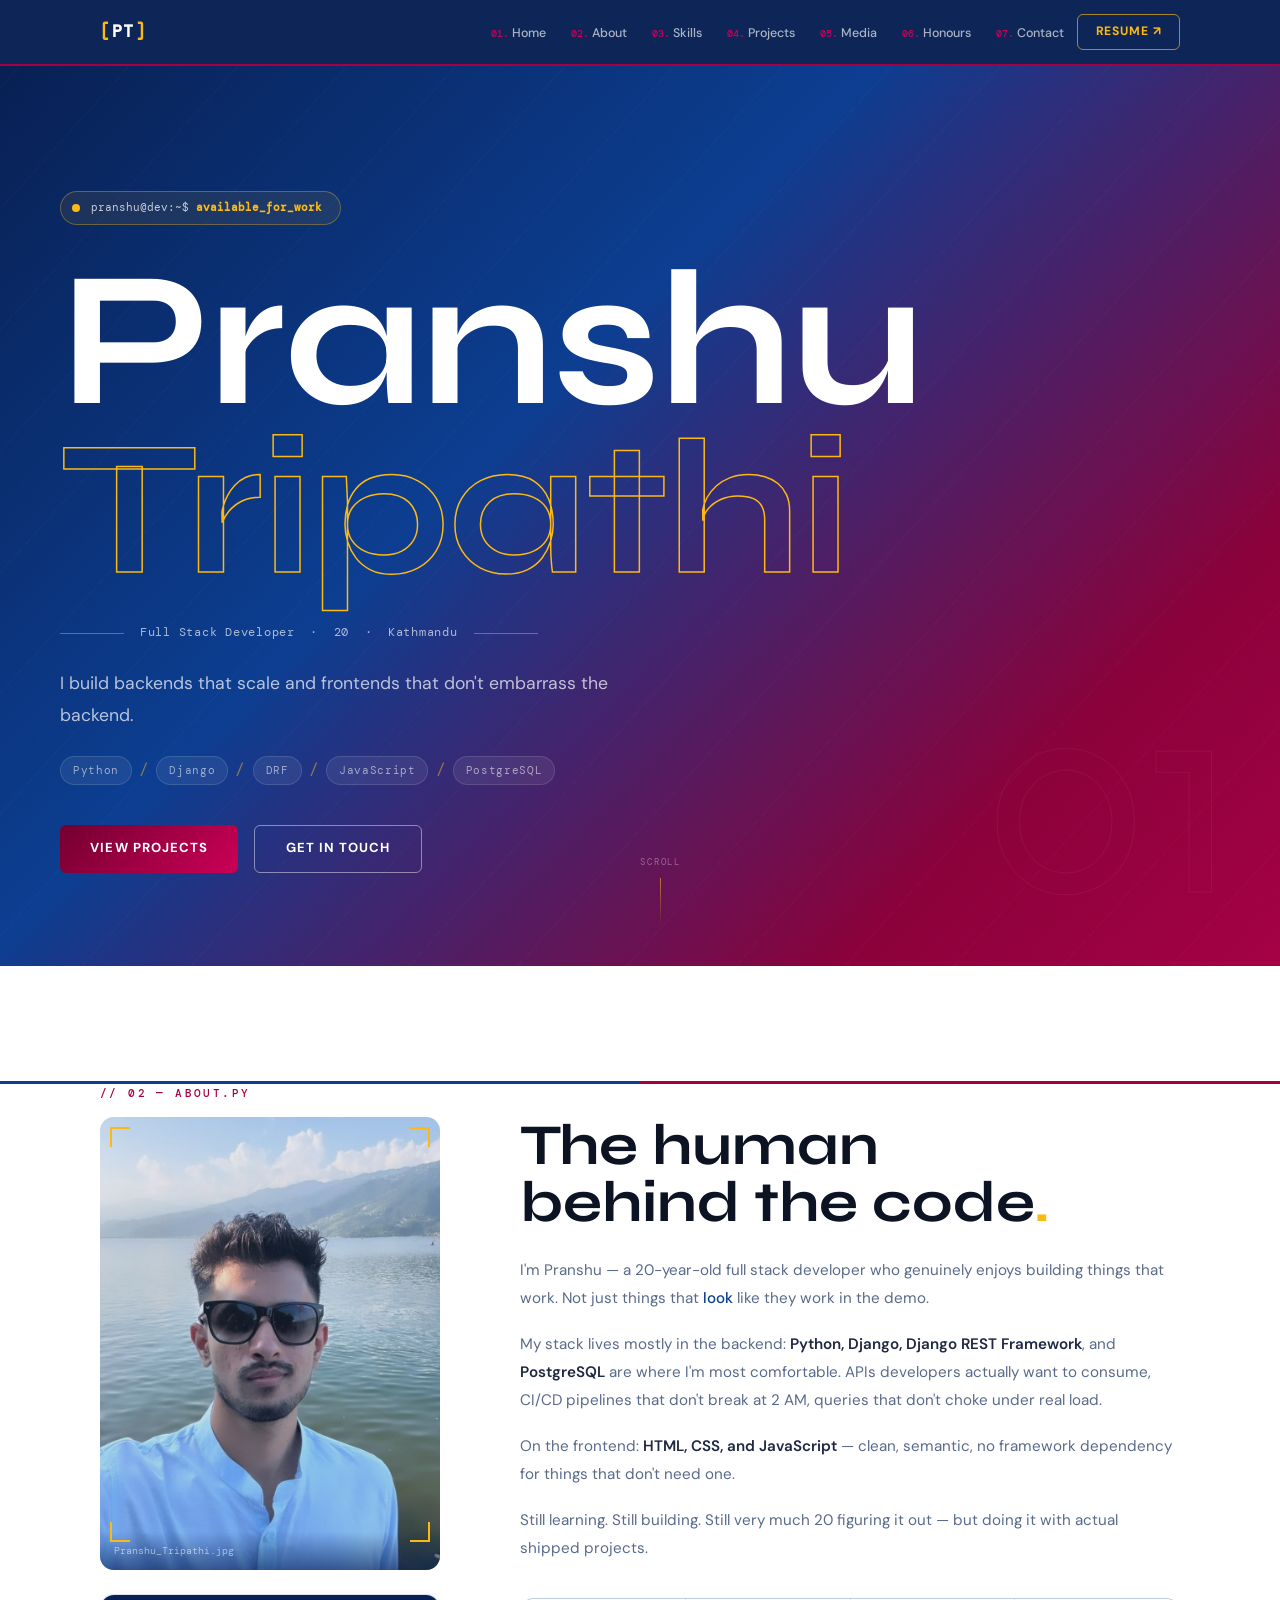
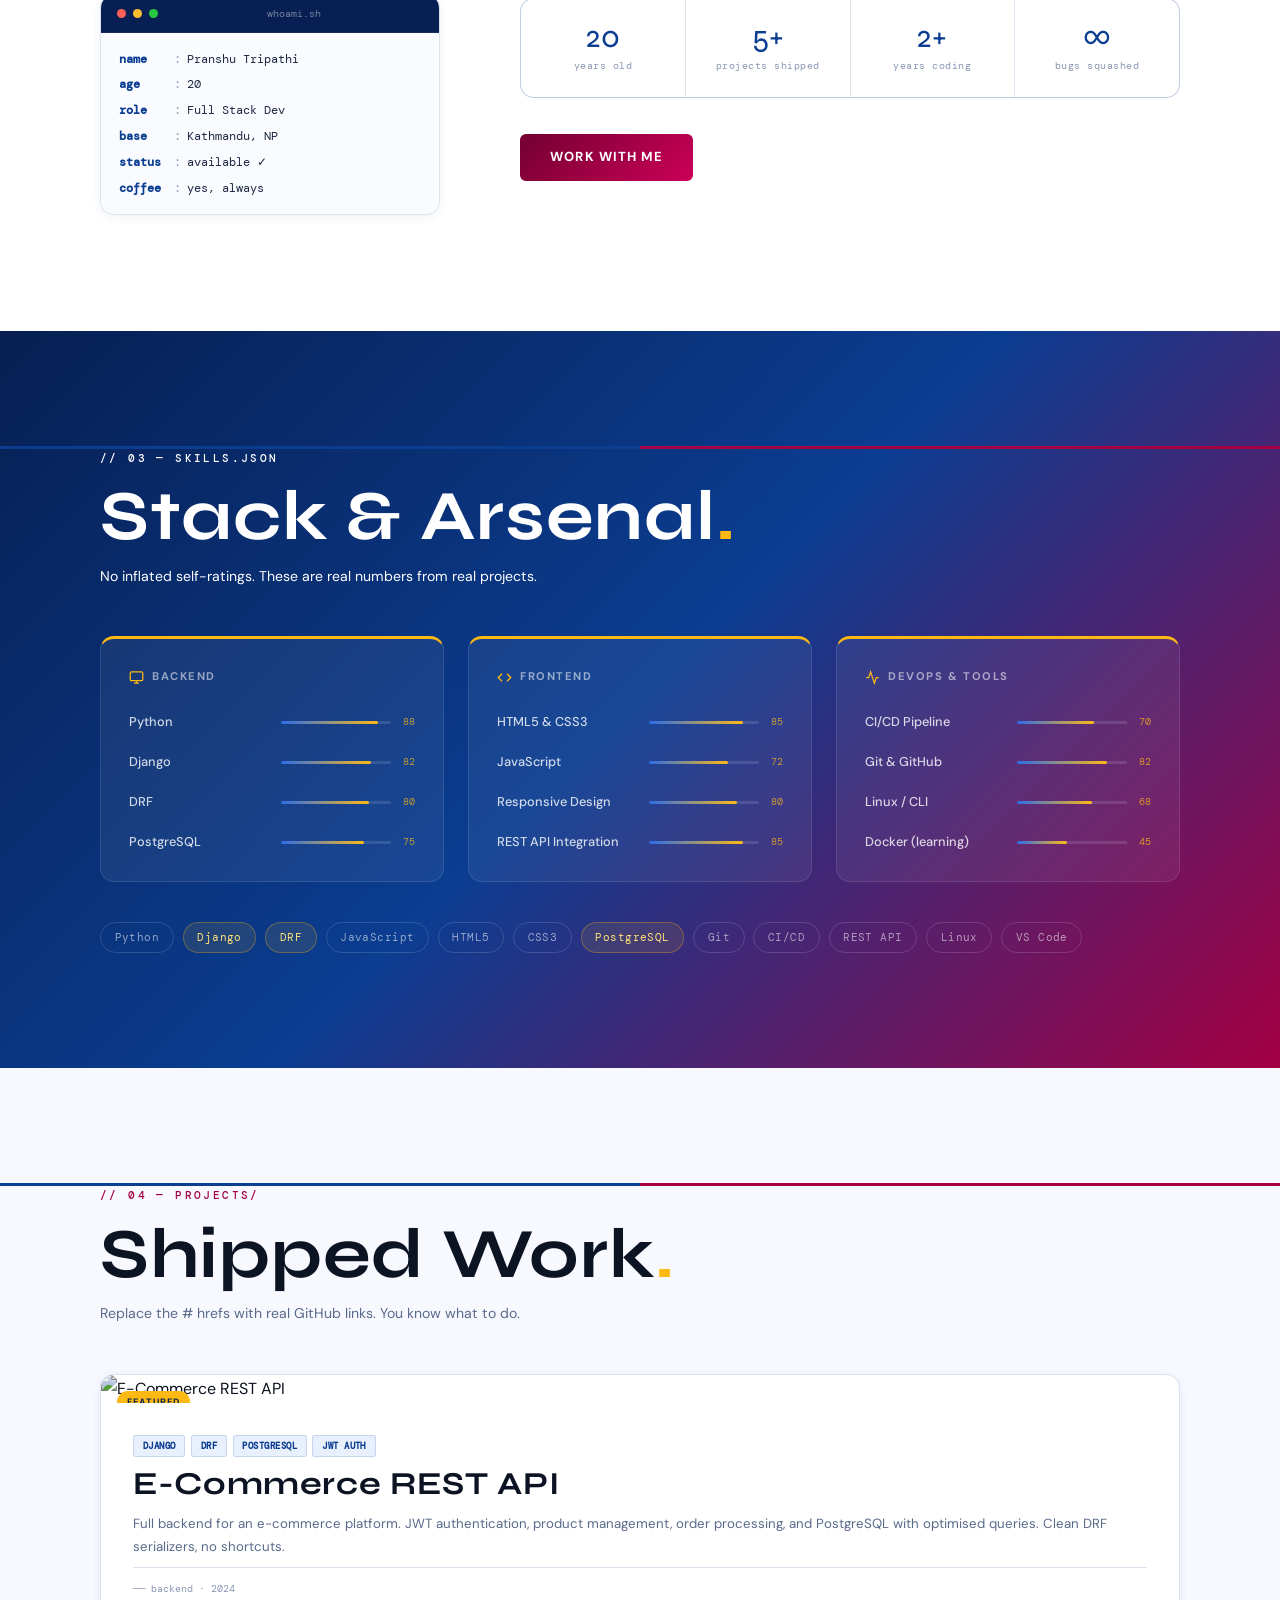
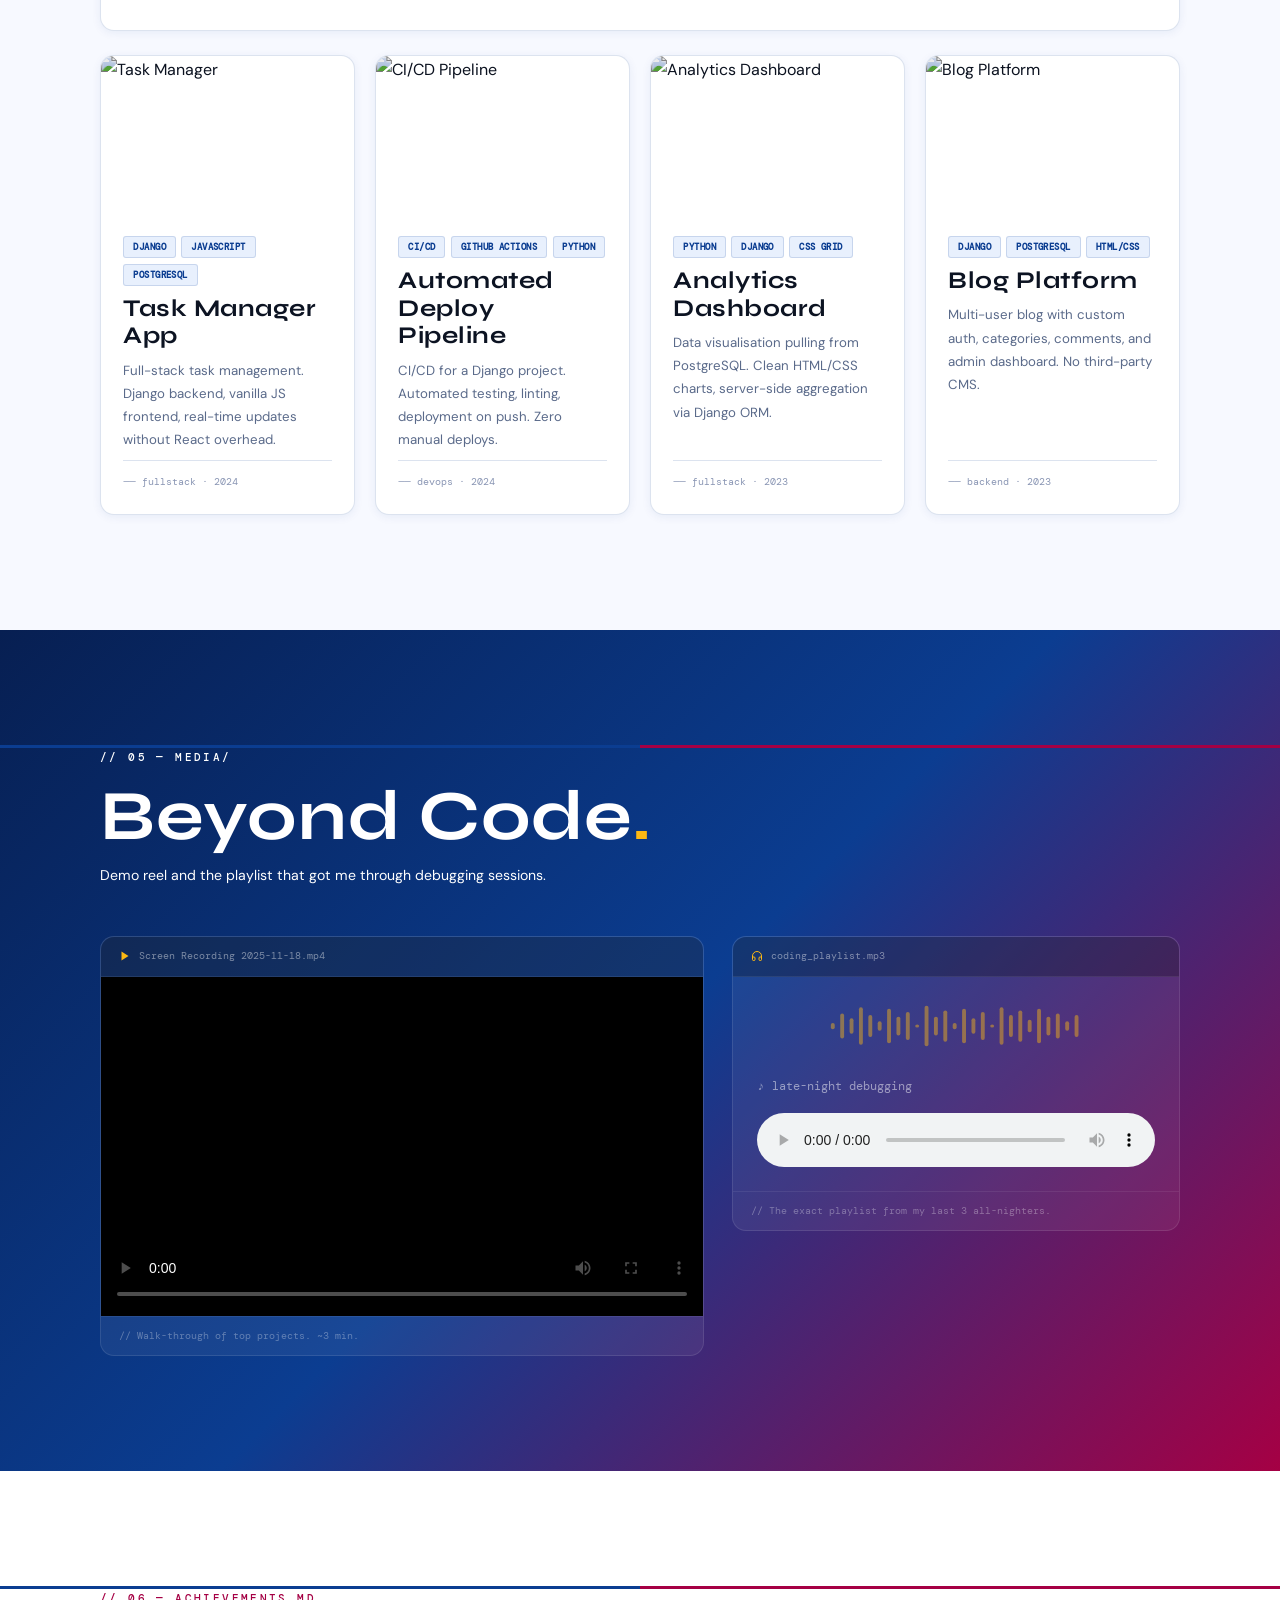
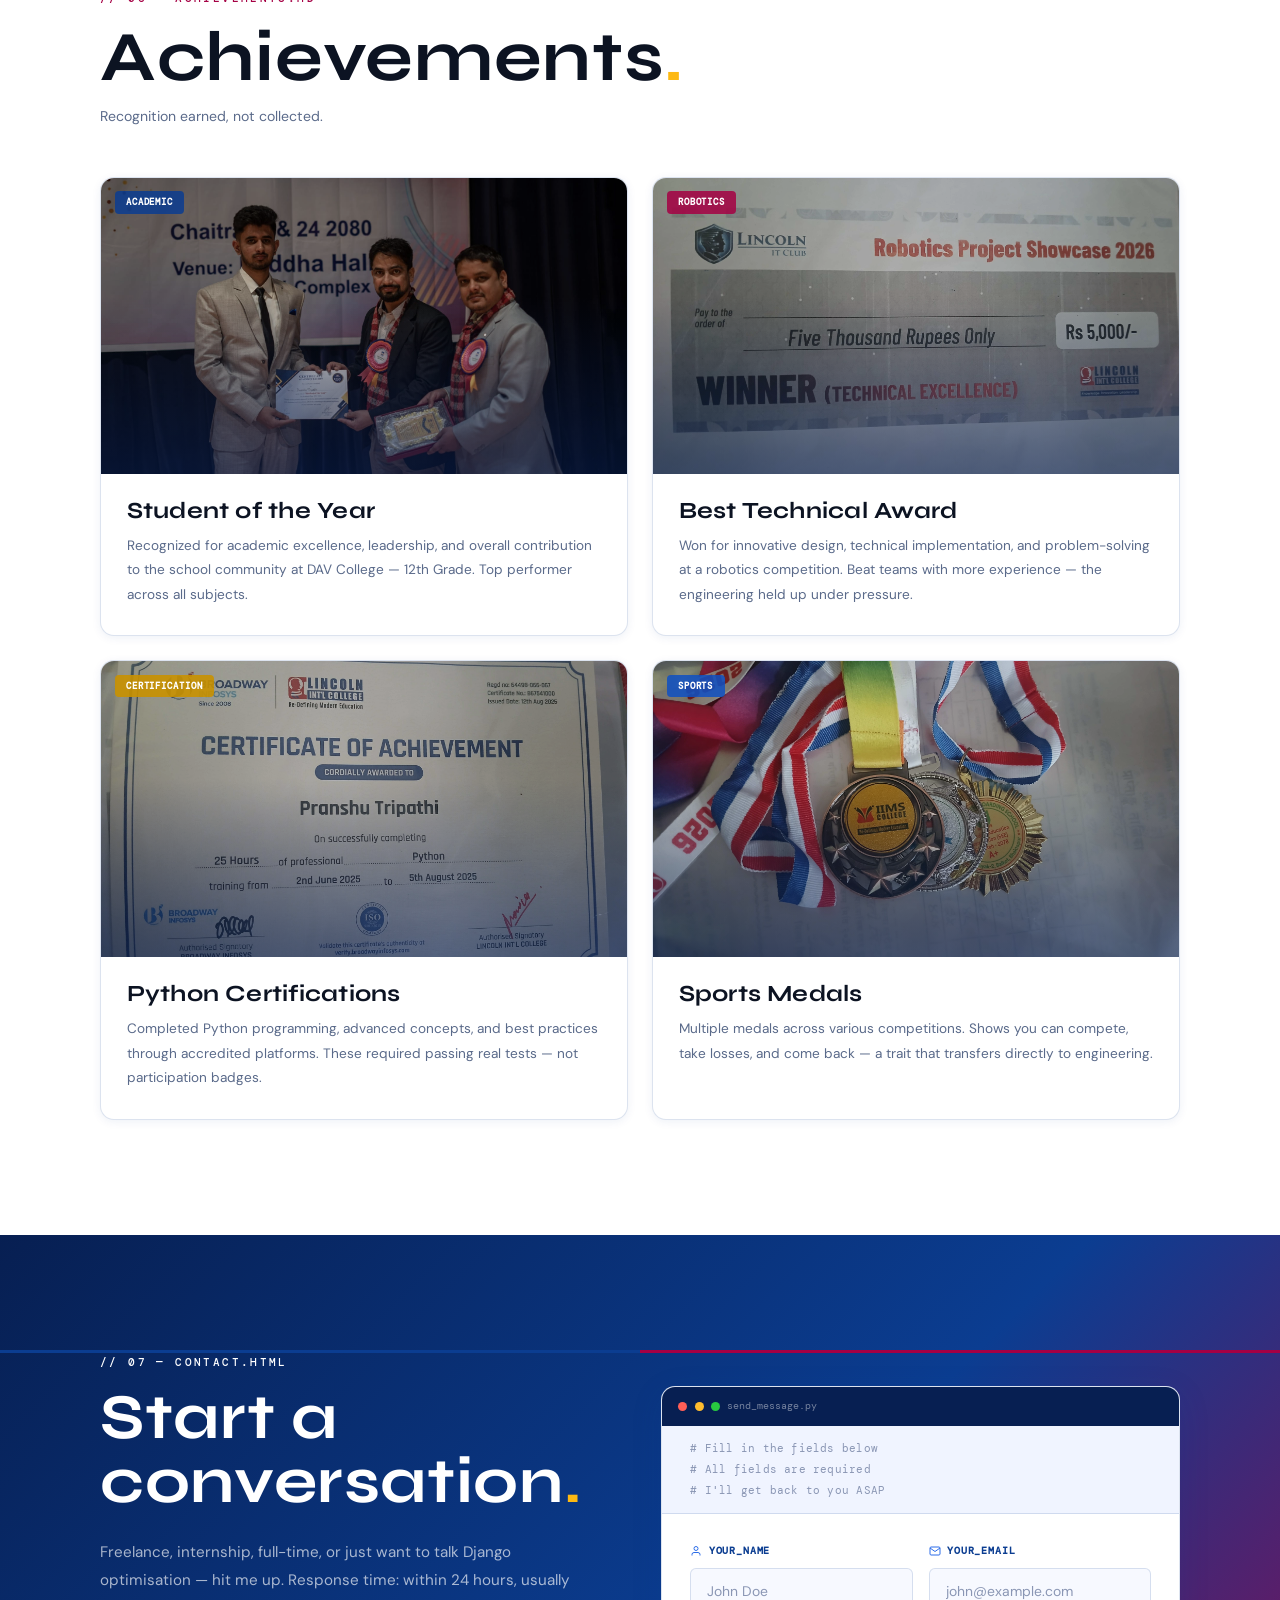
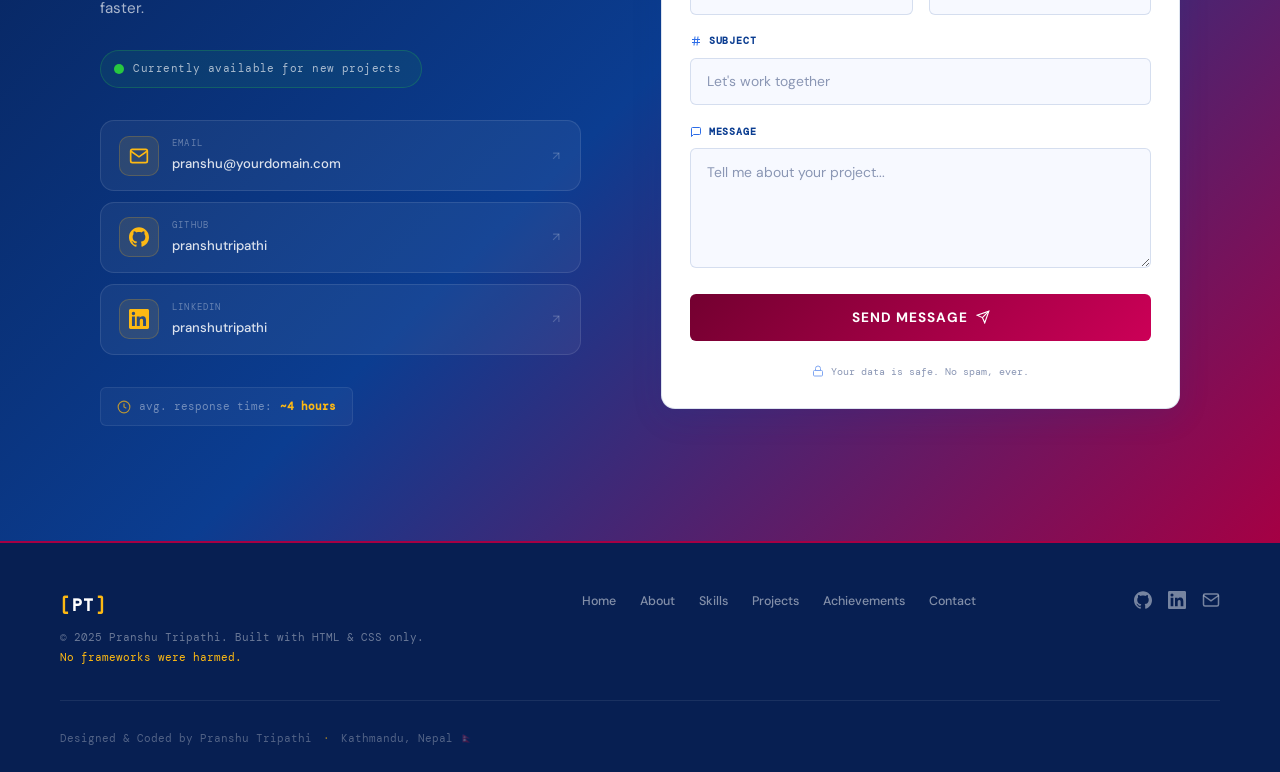
==== commit 1e995a84: "Updated site changes" ====
--- a/index.html
+++ b/index.html
@@ -12,6 +12,7 @@
 </head>
 <body>
 
+  <!-- ═══════════════════ NAVIGATION ═══════════════════ -->
   <header class="nav-header">
     <nav class="nav">
       <a href="#home" class="nav-logo"><span class="bracket">[</span>PT<span class="bracket">]</span></a>
@@ -34,7 +35,7 @@
 
   <main>
 
-    <!-- 01. HERO -->
+    <!-- ═══════════════════ 01. HERO ═══════════════════ -->
     <section id="home" class="hero">
       <div class="hero-noise" aria-hidden="true"></div>
       <div class="hero-lines" aria-hidden="true"></div>
@@ -69,7 +70,7 @@
     </section>
 
 
-    <!-- 02. ABOUT -->
+    <!-- ═══════════════════ 02. ABOUT ═══════════════════ -->
     <section id="about" class="about section">
       <div class="section-eyebrow mono">// 02 — about.py</div>
       <div class="about-grid">
@@ -115,7 +116,7 @@
     </section>
 
 
-    <!-- 03. SKILLS -->
+    <!-- ═══════════════════ 03. SKILLS ═══════════════════ -->
     <section id="skills" class="skills section">
       <div class="section-eyebrow mono light">// 03 — skills.json</div>
       <h2 class="section-title light">Stack &amp; Arsenal<span class="dot-accent">.</span></h2>
@@ -167,7 +168,7 @@
     </section>
 
 
-    <!-- 04. PROJECTS -->
+    <!-- ═══════════════════ 04. PROJECTS ═══════════════════ -->
     <section id="projects" class="projects section">
       <div class="section-eyebrow mono">// 04 — projects/</div>
       <h2 class="section-title">Shipped Work<span class="dot-accent">.</span></h2>
@@ -243,7 +244,7 @@
     </section>
 
 
-    <!-- 05. MEDIA -->
+    <!-- ═══════════════════ 05. MEDIA ═══════════════════ -->
     <section id="media" class="media section">
       <div class="section-eyebrow mono light">// 05 — media/</div>
       <h2 class="section-title light">Beyond Code<span class="dot-accent">.</span></h2>
@@ -270,25 +271,25 @@
           <div class="audio-shell">
             <div class="waveform" aria-hidden="true">
               <svg viewBox="0 0 320 64" xmlns="http://www.w3.org/2000/svg">
-                <rect x="0"   y="28" width="5" height="8"  rx="2.5" class="wb"/>
-                <rect x="12"  y="16" width="5" height="32" rx="2.5" class="wb" style="animation-delay:.07s"/>
-                <rect x="24"  y="22" width="5" height="20" rx="2.5" class="wb" style="animation-delay:.14s"/>
-                <rect x="36"  y="8"  width="5" height="48" rx="2.5" class="wb" style="animation-delay:.04s"/>
-                <rect x="48"  y="18" width="5" height="28" rx="2.5" class="wb" style="animation-delay:.19s"/>
-                <rect x="60"  y="26" width="5" height="12" rx="2.5" class="wb" style="animation-delay:.28s"/>
-                <rect x="72"  y="10" width="5" height="44" rx="2.5" class="wb" style="animation-delay:.09s"/>
-                <rect x="84"  y="20" width="5" height="24" rx="2.5" class="wb" style="animation-delay:.22s"/>
-                <rect x="96"  y="14" width="5" height="36" rx="2.5" class="wb" style="animation-delay:.11s"/>
-                <rect x="108" y="30" width="5" height="4"  rx="2.5" class="wb" style="animation-delay:.33s"/>
-                <rect x="120" y="6"  width="5" height="52" rx="2.5" class="wb" style="animation-delay:.06s"/>
+                <rect x="0" y="28" width="5" height="8" rx="2.5" class="wb"/>
+                <rect x="12" y="16" width="5" height="32" rx="2.5" class="wb" style="animation-delay:.07s"/>
+                <rect x="24" y="22" width="5" height="20" rx="2.5" class="wb" style="animation-delay:.14s"/>
+                <rect x="36" y="8" width="5" height="48" rx="2.5" class="wb" style="animation-delay:.04s"/>
+                <rect x="48" y="18" width="5" height="28" rx="2.5" class="wb" style="animation-delay:.19s"/>
+                <rect x="60" y="26" width="5" height="12" rx="2.5" class="wb" style="animation-delay:.28s"/>
+                <rect x="72" y="10" width="5" height="44" rx="2.5" class="wb" style="animation-delay:.09s"/>
+                <rect x="84" y="20" width="5" height="24" rx="2.5" class="wb" style="animation-delay:.22s"/>
+                <rect x="96" y="14" width="5" height="36" rx="2.5" class="wb" style="animation-delay:.11s"/>
+                <rect x="108" y="30" width="5" height="4" rx="2.5" class="wb" style="animation-delay:.33s"/>
+                <rect x="120" y="6" width="5" height="52" rx="2.5" class="wb" style="animation-delay:.06s"/>
                 <rect x="132" y="20" width="5" height="24" rx="2.5" class="wb" style="animation-delay:.17s"/>
                 <rect x="144" y="12" width="5" height="40" rx="2.5" class="wb" style="animation-delay:.24s"/>
-                <rect x="156" y="28" width="5" height="8"  rx="2.5" class="wb" style="animation-delay:.38s"/>
+                <rect x="156" y="28" width="5" height="8" rx="2.5" class="wb" style="animation-delay:.38s"/>
                 <rect x="168" y="10" width="5" height="44" rx="2.5" class="wb" style="animation-delay:.08s"/>
                 <rect x="180" y="22" width="5" height="20" rx="2.5" class="wb" style="animation-delay:.20s"/>
                 <rect x="192" y="14" width="5" height="36" rx="2.5" class="wb" style="animation-delay:.13s"/>
-                <rect x="204" y="30" width="5" height="4"  rx="2.5" class="wb" style="animation-delay:.31s"/>
-                <rect x="216" y="8"  width="5" height="48" rx="2.5" class="wb" style="animation-delay:.10s"/>
+                <rect x="204" y="30" width="5" height="4" rx="2.5" class="wb" style="animation-delay:.31s"/>
+                <rect x="216" y="8" width="5" height="48" rx="2.5" class="wb" style="animation-delay:.10s"/>
                 <rect x="228" y="18" width="5" height="28" rx="2.5" class="wb" style="animation-delay:.26s"/>
                 <rect x="240" y="12" width="5" height="40" rx="2.5" class="wb" style="animation-delay:.16s"/>
                 <rect x="252" y="24" width="5" height="16" rx="2.5" class="wb" style="animation-delay:.36s"/>
@@ -310,78 +311,67 @@
     </section>
 
 
-    <!-- 06. ACHIEVEMENTS -->
+    <!-- ═══════════════════ 06. ACHIEVEMENTS — POSTCARD STYLE ═══════════════════ -->
     <section id="achievements" class="achievements section">
       <div class="section-eyebrow mono">// 06 — achievements.md</div>
       <h2 class="section-title">Achievements<span class="dot-accent">.</span></h2>
       <p class="section-sub">Recognition earned, not collected.</p>
 
-      <div class="ach-stat-strip">
-        <div class="ach-stat"><span class="ach-sn">1st</span><span class="ach-sl mono">Student of Year</span></div>
-        <div class="ach-stat"><span class="ach-sn">1st</span><span class="ach-sl mono">Technical Award</span></div>
-        <div class="ach-stat"><span class="ach-sn">3+</span><span class="ach-sl mono">Certifications</span></div>
-        <div class="ach-stat"><span class="ach-sn">5+</span><span class="ach-sl mono">Sports Medals</span></div>
-      </div>
-
-      <div class="ach-timeline">
-
-        <div class="tl-item">
-          <div class="tl-dot"><div class="tl-dot-ring"></div></div>
-          <div class="tl-card">
-            <div class="tl-content">
-              <span class="tl-tag academic">Academic</span>
-              <h3 class="tl-title">Student of the Year</h3>
-              <p class="tl-org mono">DAV College · 12th Grade</p>
-              <p class="tl-desc">Recognized for academic excellence, leadership, and overall contribution to the school community. Top performer across all subjects.</p>
-            </div>
-            <div class="tl-icon-side">🎓</div>
-          </div>
-        </div>
-
-        <div class="tl-item">
-          <div class="tl-dot"><div class="tl-dot-ring"></div></div>
-          <div class="tl-card">
-            <div class="tl-content">
-              <span class="tl-tag tech">Robotics</span>
-              <h3 class="tl-title">Best Technical Award</h3>
-              <p class="tl-org mono">Robotics Competition</p>
-              <p class="tl-desc">Won for innovative design, technical implementation, and problem-solving. Beat teams with more experience — the engineering held up under pressure.</p>
-            </div>
-            <div class="tl-icon-side">🤖</div>
-          </div>
-        </div>
-
-        <div class="tl-item">
-          <div class="tl-dot"><div class="tl-dot-ring"></div></div>
-          <div class="tl-card">
-            <div class="tl-content">
-              <span class="tl-tag cert">Certification</span>
-              <h3 class="tl-title">Python Certifications</h3>
-              <p class="tl-org mono">Multiple Professional Credentials</p>
-              <p class="tl-desc">Completed Python programming, advanced concepts, and best practices through accredited platforms. These required passing real tests — not participation badges.</p>
-            </div>
-            <div class="tl-icon-side">📜</div>
-          </div>
-        </div>
-
-        <div class="tl-item">
-          <div class="tl-dot"><div class="tl-dot-ring"></div></div>
-          <div class="tl-card">
-            <div class="tl-content">
-              <span class="tl-tag sports">Sports</span>
-              <h3 class="tl-title">Sports Medals</h3>
-              <p class="tl-org mono">Multiple Competitions</p>
-              <p class="tl-desc">Multiple medals across various competitions. Shows you can compete, take losses, and come back — a trait that transfers directly to engineering.</p>
-            </div>
-            <div class="tl-icon-side">🏅</div>
-          </div>
-        </div>
-
-      </div>
-    </section>
-
-
-    <!-- 07. CONTACT -->
+      <div class="postcard-grid">
+
+        <!-- Card 1 -->
+        <article class="postcard">
+          <div class="postcard-img">
+            <img src="student-of-year.jpg" alt="Student of the Year" loading="lazy" />
+            <span class="postcard-tag academic mono">Academic</span>
+          </div>
+          <div class="postcard-body">
+            <h3 class="postcard-title">Student of the Year</h3>
+            <p class="postcard-desc">Recognized for academic excellence, leadership, and overall contribution to the school community at DAV College — 12th Grade. Top performer across all subjects.</p>
+          </div>
+        </article>
+
+        <!-- Card 2 -->
+        <article class="postcard">
+          <div class="postcard-img">
+            <img src="robotics.jpg" alt="Best Technical Award" loading="lazy" />
+            <span class="postcard-tag tech mono">Robotics</span>
+          </div>
+          <div class="postcard-body">
+            <h3 class="postcard-title">Best Technical Award</h3>
+            <p class="postcard-desc">Won for innovative design, technical implementation, and problem-solving at a robotics competition. Beat teams with more experience — the engineering held up under pressure.</p>
+          </div>
+        </article>
+
+        <!-- Card 3 -->
+        <article class="postcard">
+          <div class="postcard-img">
+            <img src="certificate_python.jpg" alt="Python Certifications" loading="lazy" />
+            <span class="postcard-tag cert mono">Certification</span>
+          </div>
+          <div class="postcard-body">
+            <h3 class="postcard-title">Python Certifications</h3>
+            <p class="postcard-desc">Completed Python programming, advanced concepts, and best practices through accredited platforms. These required passing real tests — not participation badges.</p>
+          </div>
+        </article>
+
+        <!-- Card 4 -->
+        <article class="postcard">
+          <div class="postcard-img">
+            <img src="sports_medal.jpg" alt="Sports Medals" loading="lazy" />
+            <span class="postcard-tag sports mono">Sports</span>
+          </div>
+          <div class="postcard-body">
+            <h3 class="postcard-title">Sports Medals</h3>
+            <p class="postcard-desc">Multiple medals across various competitions. Shows you can compete, take losses, and come back — a trait that transfers directly to engineering.</p>
+          </div>
+        </article>
+
+      </div>
+    </section>
+
+
+    <!-- ═══════════════════ 07. CONTACT ═══════════════════ -->
     <section id="contact" class="contact section">
       <div class="section-eyebrow mono light">// 07 — contact.html</div>
 
@@ -390,20 +380,49 @@
         <div class="contact-copy">
           <h2 class="contact-heading">Start a<br/>conversation<span class="dot-accent">.</span></h2>
           <p class="contact-desc">Freelance, internship, full-time, or just want to talk Django optimisation — hit me up. Response time: within 24 hours, usually faster.</p>
-          <ul class="contact-links">
-            <li>
-              <svg width="16" height="16" viewBox="0 0 24 24" fill="none" stroke="currentColor" stroke-width="2"><path d="M4 4h16c1.1 0 2 .9 2 2v12c0 1.1-.9 2-2 2H4c-1.1 0-2-.9-2-2V6c0-1.1.9-2 2-2z"/><polyline points="22,6 12,13 2,6"/></svg>
-              <a href="mailto:pranshu@yourdomain.com">pranshu@yourdomain.com</a>
-            </li>
-            <li>
-              <svg width="16" height="16" viewBox="0 0 24 24" fill="currentColor"><path d="M12 .297c-6.63 0-12 5.373-12 12 0 5.303 3.438 9.8 8.205 11.385.6.113.82-.258.82-.577 0-.285-.01-1.04-.015-2.04-3.338.724-4.042-1.61-4.042-1.61C4.422 18.07 3.633 17.7 3.633 17.7c-1.087-.744.084-.729.084-.729 1.205.084 1.838 1.236 1.838 1.236 1.07 1.835 2.809 1.305 3.495.998.108-.776.417-1.305.76-1.605-2.665-.3-5.466-1.332-5.466-5.93 0-1.31.465-2.38 1.235-3.22-.135-.303-.54-1.523.105-3.176 0 0 1.005-.322 3.3 1.23.96-.267 1.98-.399 3-.405 1.02.006 2.04.138 3 .405 2.28-1.552 3.285-1.23 3.285-1.23.645 1.653.24 2.873.12 3.176.765.84 1.23 1.91 1.23 3.22 0 4.61-2.805 5.625-5.475 5.92.42.36.81 1.096.81 2.22 0 1.606-.015 2.896-.015 3.286 0 .315.21.69.825.57C20.565 22.092 24 17.592 24 12.297c0-6.627-5.373-12-12-12"/></svg>
-              <a href="https://github.com/pranshutripathi" target="_blank" rel="noopener">github.com/pranshutripathi</a>
-            </li>
-            <li>
-              <svg width="16" height="16" viewBox="0 0 24 24" fill="currentColor"><path d="M20.447 20.452h-3.554v-5.569c0-1.328-.027-3.037-1.852-3.037-1.853 0-2.136 1.445-2.136 2.939v5.667H9.351V9h3.414v1.561h.046c.477-.9 1.637-1.85 3.37-1.85 3.601 0 4.267 2.37 4.267 5.455v6.286zM5.337 7.433a2.062 2.062 0 0 1-2.063-2.065 2.064 2.064 0 1 1 2.063 2.065zm1.782 13.019H3.555V9h3.564v11.452zM22.225 0H1.771C.792 0 0 .774 0 1.729v20.542C0 23.227.792 24 1.771 24h20.451C23.2 24 24 23.227 24 22.271V1.729C24 .774 23.2 0 22.222 0h.003z"/></svg>
-              <a href="https://linkedin.com/in/pranshutripathi" target="_blank" rel="noopener">linkedin.com/in/pranshutripathi</a>
-            </li>
-          </ul>
+
+          <div class="contact-status">
+            <span class="contact-status-dot"></span>
+            <span class="contact-status-text mono">Currently available for new projects</span>
+          </div>
+
+          <div class="contact-info-cards">
+            <a href="mailto:pranshu@yourdomain.com" class="contact-info-card">
+              <div class="contact-info-icon">
+                <svg width="20" height="20" viewBox="0 0 24 24" fill="none" stroke="currentColor" stroke-width="2"><path d="M4 4h16c1.1 0 2 .9 2 2v12c0 1.1-.9 2-2 2H4c-1.1 0-2-.9-2-2V6c0-1.1.9-2 2-2z"/><polyline points="22,6 12,13 2,6"/></svg>
+              </div>
+              <div class="contact-info-details">
+                <span class="contact-info-label mono">Email</span>
+                <span class="contact-info-value">pranshu@yourdomain.com</span>
+              </div>
+              <svg class="contact-info-arrow" width="14" height="14" viewBox="0 0 24 24" fill="none" stroke="currentColor" stroke-width="2"><line x1="7" y1="17" x2="17" y2="7"/><polyline points="7 7 17 7 17 17"/></svg>
+            </a>
+            <a href="https://github.com/pranshutripathi" target="_blank" rel="noopener" class="contact-info-card">
+              <div class="contact-info-icon">
+                <svg width="20" height="20" viewBox="0 0 24 24" fill="currentColor"><path d="M12 .297c-6.63 0-12 5.373-12 12 0 5.303 3.438 9.8 8.205 11.385.6.113.82-.258.82-.577 0-.285-.01-1.04-.015-2.04-3.338.724-4.042-1.61-4.042-1.61C4.422 18.07 3.633 17.7 3.633 17.7c-1.087-.744.084-.729.084-.729 1.205.084 1.838 1.236 1.838 1.236 1.07 1.835 2.809 1.305 3.495.998.108-.776.417-1.305.76-1.605-2.665-.3-5.466-1.332-5.466-5.93 0-1.31.465-2.38 1.235-3.22-.135-.303-.54-1.523.105-3.176 0 0 1.005-.322 3.3 1.23.96-.267 1.98-.399 3-.405 1.02.006 2.04.138 3 .405 2.28-1.552 3.285-1.23 3.285-1.23.645 1.653.24 2.873.12 3.176.765.84 1.23 1.91 1.23 3.22 0 4.61-2.805 5.625-5.475 5.92.42.36.81 1.096.81 2.22 0 1.606-.015 2.896-.015 3.286 0 .315.21.69.825.57C20.565 22.092 24 17.592 24 12.297c0-6.627-5.373-12-12-12"/></svg>
+              </div>
+              <div class="contact-info-details">
+                <span class="contact-info-label mono">GitHub</span>
+                <span class="contact-info-value">pranshutripathi</span>
+              </div>
+              <svg class="contact-info-arrow" width="14" height="14" viewBox="0 0 24 24" fill="none" stroke="currentColor" stroke-width="2"><line x1="7" y1="17" x2="17" y2="7"/><polyline points="7 7 17 7 17 17"/></svg>
+            </a>
+            <a href="https://linkedin.com/in/pranshutripathi" target="_blank" rel="noopener" class="contact-info-card">
+              <div class="contact-info-icon">
+                <svg width="20" height="20" viewBox="0 0 24 24" fill="currentColor"><path d="M20.447 20.452h-3.554v-5.569c0-1.328-.027-3.037-1.852-3.037-1.853 0-2.136 1.445-2.136 2.939v5.667H9.351V9h3.414v1.561h.046c.477-.9 1.637-1.85 3.37-1.85 3.601 0 4.267 2.37 4.267 5.455v6.286zM5.337 7.433a2.062 2.062 0 0 1-2.063-2.065 2.064 2.064 0 1 1 2.063 2.065zm1.782 13.019H3.555V9h3.564v11.452zM22.225 0H1.771C.792 0 0 .774 0 1.729v20.542C0 23.227.792 24 1.771 24h20.451C23.2 24 24 23.227 24 22.271V1.729C24 .774 23.2 0 22.222 0h.003z"/></svg>
+              </div>
+              <div class="contact-info-details">
+                <span class="contact-info-label mono">LinkedIn</span>
+                <span class="contact-info-value">pranshutripathi</span>
+              </div>
+              <svg class="contact-info-arrow" width="14" height="14" viewBox="0 0 24 24" fill="none" stroke="currentColor" stroke-width="2"><line x1="7" y1="17" x2="17" y2="7"/><polyline points="7 7 17 7 17 17"/></svg>
+            </a>
+          </div>
+
+          <div class="contact-response mono">
+            <svg width="14" height="14" viewBox="0 0 24 24" fill="none" stroke="currentColor" stroke-width="2"><circle cx="12" cy="12" r="10"/><polyline points="12 6 12 12 16 14"/></svg>
+            avg. response time: <strong class="gold">~4 hours</strong>
+          </div>
         </div>
 
         <div class="form-card">
@@ -411,27 +430,50 @@
             <span class="dot r"></span><span class="dot y"></span><span class="dot g"></span>
             <span>send_message.py</span>
           </div>
+          <div class="form-comment mono">
+            <span class="form-comment-line"># Fill in the fields below</span>
+            <span class="form-comment-line"># All fields are required</span>
+            <span class="form-comment-line"># I'll get back to you ASAP</span>
+          </div>
           <form class="contact-form" action="#" method="POST" novalidate>
+            <div class="form-row">
+              <div class="fg">
+                <label for="name" class="fl mono">
+                  <svg width="12" height="12" viewBox="0 0 24 24" fill="none" stroke="currentColor" stroke-width="2"><path d="M20 21v-2a4 4 0 0 0-4-4H8a4 4 0 0 0-4 4v2"/><circle cx="12" cy="7" r="4"/></svg>
+                  your_name
+                </label>
+                <input type="text" id="name" name="name" class="fi" placeholder="John Doe" required autocomplete="name"/>
+              </div>
+              <div class="fg">
+                <label for="email" class="fl mono">
+                  <svg width="12" height="12" viewBox="0 0 24 24" fill="none" stroke="currentColor" stroke-width="2"><path d="M4 4h16c1.1 0 2 .9 2 2v12c0 1.1-.9 2-2 2H4c-1.1 0-2-.9-2-2V6c0-1.1.9-2 2-2z"/><polyline points="22,6 12,13 2,6"/></svg>
+                  your_email
+                </label>
+                <input type="email" id="email" name="email" class="fi" placeholder="john@example.com" required autocomplete="email"/>
+              </div>
+            </div>
             <div class="fg">
-              <label for="name" class="fl mono">// your name</label>
-              <input type="text" id="name" name="name" class="fi" placeholder="John Doe" required autocomplete="name"/>
+              <label for="subject" class="fl mono">
+                <svg width="12" height="12" viewBox="0 0 24 24" fill="none" stroke="currentColor" stroke-width="2"><line x1="4" y1="9" x2="20" y2="9"/><line x1="4" y1="15" x2="20" y2="15"/><line x1="10" y1="3" x2="8" y2="21"/><line x1="16" y1="3" x2="14" y2="21"/></svg>
+                subject
+              </label>
+              <input type="text" id="subject" name="subject" class="fi" placeholder="Let's work together" required/>
             </div>
             <div class="fg">
-              <label for="email" class="fl mono">// your email</label>
-              <input type="email" id="email" name="email" class="fi" placeholder="john@example.com" required autocomplete="email"/>
-            </div>
-            <div class="fg">
-              <label for="subject" class="fl mono">// subject</label>
-              <input type="text" id="subject" name="subject" class="fi" placeholder="Let's work together" required/>
-            </div>
-            <div class="fg">
-              <label for="message" class="fl mono">// message</label>
+              <label for="message" class="fl mono">
+                <svg width="12" height="12" viewBox="0 0 24 24" fill="none" stroke="currentColor" stroke-width="2"><path d="M21 15a2 2 0 0 1-2 2H7l-4 4V5a2 2 0 0 1 2-2h14a2 2 0 0 1 2 2z"/></svg>
+                message
+              </label>
               <textarea id="message" name="message" class="fi ft" rows="5" placeholder="Tell me about your project..." required></textarea>
             </div>
-            <button type="submit" class="btn-primary btn-full">
-              Send Message
+            <button type="submit" class="btn-primary btn-full btn-submit">
+              <span>Send Message</span>
               <svg width="14" height="14" viewBox="0 0 24 24" fill="none" stroke="currentColor" stroke-width="2"><line x1="22" y1="2" x2="11" y2="13"/><polygon points="22 2 15 22 11 13 2 9 22 2"/></svg>
             </button>
+            <p class="form-note mono">
+              <svg width="12" height="12" viewBox="0 0 24 24" fill="none" stroke="currentColor" stroke-width="2"><rect x="3" y="11" width="18" height="11" rx="2" ry="2"/><path d="M7 11V7a5 5 0 0 1 10 0v4"/></svg>
+              Your data is safe. No spam, ever.
+            </p>
           </form>
         </div>
 
@@ -440,6 +482,8 @@
 
   </main>
 
+
+  <!-- ═══════════════════ FOOTER ═══════════════════ -->
   <footer class="footer">
     <div class="footer-inner">
       <div class="footer-brand">
--- a/style.css
+++ b/style.css
@@ -53,7 +53,8 @@
   --stripe:    linear-gradient(90deg, var(--blue) 50%, var(--red) 50%);
 }
 
-/* RESET */
+
+/* ═══════════ RESET ═══════════ */
 *, *::before, *::after { box-sizing: border-box; margin: 0; padding: 0; }
 html { scroll-behavior: smooth; font-size: 16px; }
 body { font-family: var(--font-b); background: var(--off-white); color: var(--ink); line-height: 1.75; overflow-x: hidden; }
@@ -61,7 +62,8 @@
 a   { color: inherit; text-decoration: none; }
 ul  { list-style: none; }
 
-/* UTILITIES */
+
+/* ═══════════ UTILITIES ═══════════ */
 .mono      { font-family: var(--font-m); }
 .gold      { color: var(--gold); }
 .gold-text { color: var(--gold); }
@@ -69,15 +71,18 @@
 .dot-accent { color: var(--gold); }
 .bracket   { color: var(--gold); }
 
-/* SCROLLBAR */
+
+/* ═══════════ SCROLLBAR ═══════════ */
 ::-webkit-scrollbar { width: 5px; }
 ::-webkit-scrollbar-track { background: var(--blue-d); }
 ::-webkit-scrollbar-thumb { background: var(--red); border-radius: 5px; }
 
-/* SELECTION */
+
+/* ═══════════ SELECTION ═══════════ */
 ::selection { background: rgba(11,61,145,0.15); color: var(--blue-d); }
 
-/* BUTTONS */
+
+/* ═══════════ BUTTONS ═══════════ */
 .btn-primary {
   display: inline-flex; align-items: center; gap: 0.5rem;
   padding: 0.75rem 1.9rem;
@@ -87,7 +92,10 @@
   border: none; border-radius: var(--r); cursor: pointer;
   transition: background var(--ease), box-shadow var(--ease), transform var(--ease), color var(--ease);
 }
-.btn-primary:hover { background: var(--grad-gold); color: var(--blue-d); box-shadow: var(--sh-gd); transform: translateY(-3px); }
+.btn-primary:hover {
+  background: var(--grad-gold); color: var(--blue-d);
+  box-shadow: var(--sh-gd); transform: translateY(-3px);
+}
 
 .btn-ghost {
   display: inline-flex; align-items: center; gap: 0.5rem;
@@ -98,7 +106,11 @@
   border: 1.5px solid rgba(255,255,255,0.45); border-radius: var(--r); cursor: pointer;
   transition: background var(--ease), color var(--ease), border-color var(--ease), transform var(--ease);
 }
-.btn-ghost:hover { background: rgba(255,255,255,0.12); border-color: rgba(255,255,255,0.75); transform: translateY(-3px); }
+.btn-ghost:hover {
+  background: rgba(255,255,255,0.12);
+  border-color: rgba(255,255,255,0.75);
+  transform: translateY(-3px);
+}
 
 .btn-sm   { padding: 0.45rem 1.1rem; font-size: 0.72rem; }
 .btn-full { width: 100%; justify-content: center; }
@@ -113,7 +125,8 @@
 }
 .btn-resume:hover { background: var(--gold); color: var(--blue-d); transform: translateY(-2px); }
 
-/* NAV */
+
+/* ═══════════ NAVIGATION ═══════════ */
 .nav-header {
   position: sticky; top: 0; z-index: 200;
   background: rgba(7,31,82,0.97);
@@ -127,7 +140,10 @@
   display: flex; align-items: center; justify-content: space-between;
   position: relative;
 }
-.nav-logo { font-family: var(--font-m); font-size: 1.05rem; font-weight: 700; color: var(--white); letter-spacing: 0.1em; z-index: 2; }
+.nav-logo {
+  font-family: var(--font-m); font-size: 1.05rem; font-weight: 700;
+  color: var(--white); letter-spacing: 0.1em; z-index: 2;
+}
 .nav-logo .bracket { color: var(--gold); }
 .nav-links { display: flex; align-items: center; gap: 0.05rem; }
 .nav-link {
@@ -135,7 +151,10 @@
   padding: 0.42rem 0.75rem; border-radius: var(--r);
   transition: color var(--ease); position: relative;
 }
-.nav-link em { font-style: normal; font-family: var(--font-m); font-size: 0.62rem; color: var(--red-l); margin-right: 0.2rem; }
+.nav-link em {
+  font-style: normal; font-family: var(--font-m);
+  font-size: 0.62rem; color: var(--red-l); margin-right: 0.2rem;
+}
 .nav-link::after {
   content: ''; position: absolute; bottom: 0; left: 0.75rem; right: 0.75rem;
   height: 1.5px; background: var(--gold);
@@ -144,10 +163,17 @@
 .nav-link:hover { color: var(--white); }
 .nav-link:hover::after { transform: scaleX(1); }
 .nav-toggle-input { display: none; }
-.nav-burger { display: none; flex-direction: column; gap: 5px; cursor: pointer; z-index: 2; padding: 4px; }
-.nav-burger span { display: block; width: 22px; height: 2px; background: var(--gold); border-radius: 2px; transition: transform var(--ease), opacity var(--ease); }
-
-/* SECTION SHARED */
+.nav-burger {
+  display: none; flex-direction: column; gap: 5px;
+  cursor: pointer; z-index: 2; padding: 4px;
+}
+.nav-burger span {
+  display: block; width: 22px; height: 2px; background: var(--gold);
+  border-radius: 2px; transition: transform var(--ease), opacity var(--ease);
+}
+
+
+/* ═══════════ SECTION SHARED ═══════════ */
 .section { padding: var(--pad-s) 0; }
 .section::before { content: ''; display: block; height: 3px; background: var(--stripe); }
 
@@ -177,12 +203,13 @@
 .section-sub.light { color: rgba(255,255,255,0.58); }
 
 .about-grid, .skills-layout, .chip-row, .projects-layout,
-.media-layout, .ach-stat-strip, .ach-timeline, .contact-layout {
+.media-layout, .postcard-grid, .contact-layout {
   max-width: var(--wrap); margin-left: auto; margin-right: auto;
   padding-left: var(--pad-x); padding-right: var(--pad-x);
 }
 
-/* SECTION BACKGROUNDS */
+
+/* ═══════════ SECTION BACKGROUNDS ═══════════ */
 .about        { background: var(--white); }
 .skills       { background: var(--grad-dark); }
 .projects     { background: var(--off-white); }
@@ -190,7 +217,8 @@
 .achievements { background: var(--white); }
 .contact      { background: var(--grad-dark); }
 
-/* HERO */
+
+/* ═══════════ 01. HERO ═══════════ */
 .hero {
   position: relative; min-height: 100svh;
   display: flex; align-items: center;
@@ -246,14 +274,28 @@
   -webkit-text-fill-color: transparent;
 }
 
-.hero-meta { display: flex; align-items: center; gap: 1rem; margin-bottom: 1.5rem; animation: fadeUp 0.7s 0.18s ease both; }
+.hero-meta {
+  display: flex; align-items: center; gap: 1rem;
+  margin-bottom: 1.5rem; animation: fadeUp 0.7s 0.18s ease both;
+}
 .hero-meta__line { flex: 1; max-width: 4rem; height: 1px; background: rgba(253,185,19,0.45); }
 .hero-meta__text { font-size: 0.78rem; color: rgba(255,255,255,0.65); letter-spacing: 0.06em; white-space: nowrap; }
 
-.hero-desc { font-size: clamp(0.95rem, 1.8vw, 1.1rem); color: rgba(255,255,255,0.7); margin-bottom: 1.5rem; line-height: 1.8; max-width: 50ch; animation: fadeUp 0.7s 0.22s ease both; }
-
-.hero-stack { display: flex; flex-wrap: wrap; gap: 0.45rem; margin-bottom: 2.5rem; animation: fadeUp 0.7s 0.26s ease both; }
-.hero-stack span { font-size: 0.68rem; color: rgba(255,255,255,0.55); background: rgba(255,255,255,0.07); border: 1px solid rgba(255,255,255,0.12); padding: 0.25rem 0.75rem; border-radius: 999px; letter-spacing: 0.06em; }
+.hero-desc {
+  font-size: clamp(0.95rem, 1.8vw, 1.1rem); color: rgba(255,255,255,0.7);
+  margin-bottom: 1.5rem; line-height: 1.8; max-width: 50ch;
+  animation: fadeUp 0.7s 0.22s ease both;
+}
+
+.hero-stack {
+  display: flex; flex-wrap: wrap; gap: 0.45rem;
+  margin-bottom: 2.5rem; animation: fadeUp 0.7s 0.26s ease both;
+}
+.hero-stack span {
+  font-size: 0.68rem; color: rgba(255,255,255,0.55);
+  background: rgba(255,255,255,0.07); border: 1px solid rgba(255,255,255,0.12);
+  padding: 0.25rem 0.75rem; border-radius: 999px; letter-spacing: 0.06em;
+}
 .hero-stack i { font-style: normal; color: var(--gold); opacity: 0.5; align-self: center; }
 
 .hero-cta { display: flex; gap: 1rem; flex-wrap: wrap; animation: fadeUp 0.7s 0.3s ease both; }
@@ -270,11 +312,19 @@
   display: flex; flex-direction: column; align-items: center; gap: 0.5rem;
   animation: fadeUp 0.7s 0.5s ease both;
 }
-.hero-scroll span { font-size: 0.58rem; color: rgba(255,255,255,0.35); letter-spacing: 0.2em; text-transform: uppercase; }
-.scroll-line { width: 1px; height: 3rem; background: linear-gradient(to bottom, rgba(253,185,19,0.6), transparent); animation: scrollPulse 2s ease infinite; }
+.hero-scroll span {
+  font-size: 0.58rem; color: rgba(255,255,255,0.35);
+  letter-spacing: 0.2em; text-transform: uppercase;
+}
+.scroll-line {
+  width: 1px; height: 3rem;
+  background: linear-gradient(to bottom, rgba(253,185,19,0.6), transparent);
+  animation: scrollPulse 2s ease infinite;
+}
 @keyframes scrollPulse { 0%, 100% { opacity: 0.5; } 50% { opacity: 1; } }
 
-/* ABOUT */
+
+/* ═══════════ 02. ABOUT ═══════════ */
 .about-grid { display: grid; grid-template-columns: 340px 1fr; gap: 5rem; align-items: start; }
 .about-visual { position: sticky; top: 6rem; display: flex; flex-direction: column; gap: 1.5rem; }
 
@@ -286,84 +336,170 @@
 .photo-corner.br { bottom: 28px; right: 10px; border-bottom: 2px solid var(--gold); border-right: 2px solid var(--gold); }
 .about-photo { width: 100%; height: 100%; object-fit: cover; object-position: center top; transition: transform 0.55s ease; }
 .photo-shell:hover .about-photo { transform: scale(1.04); }
-.photo-caption { position: absolute; bottom: 0; left: 0; right: 0; padding: 0.65rem 0.9rem; font-size: 0.6rem; color: rgba(255,255,255,0.55); background: linear-gradient(transparent, rgba(7,31,82,0.6)); }
-
-.whoami-card { border: 1px solid var(--border); border-radius: var(--r-lg); overflow: hidden; background: var(--white); box-shadow: var(--sh-sm); transition: box-shadow var(--ease), border-color var(--ease); }
+.photo-caption {
+  position: absolute; bottom: 0; left: 0; right: 0;
+  padding: 0.65rem 0.9rem; font-size: 0.6rem; color: rgba(255,255,255,0.55);
+  background: linear-gradient(transparent, rgba(7,31,82,0.6));
+}
+
+.whoami-card {
+  border: 1px solid var(--border); border-radius: var(--r-lg);
+  overflow: hidden; background: var(--white); box-shadow: var(--sh-sm);
+  transition: box-shadow var(--ease), border-color var(--ease);
+}
 .whoami-card:hover { box-shadow: var(--sh-md); border-color: var(--border-hi); }
-.whoami-bar { display: flex; align-items: center; gap: 0.45rem; padding: 0.6rem 1rem; background: var(--blue-d); border-bottom: 1px solid rgba(255,255,255,0.07); }
+.whoami-bar {
+  display: flex; align-items: center; gap: 0.45rem;
+  padding: 0.6rem 1rem; background: var(--blue-d);
+  border-bottom: 1px solid rgba(255,255,255,0.07);
+}
 .whoami-title { font-size: 0.62rem; color: rgba(255,255,255,0.45); margin: 0 auto; }
 .dot { width: 9px; height: 9px; border-radius: 50%; flex-shrink: 0; }
 .dot.r { background: #ff5f57; }
 .dot.y { background: #febc2e; }
 .dot.g { background: #28c840; }
-.whoami-body { padding: 1rem 1.1rem; font-size: 0.74rem; display: flex; flex-direction: column; gap: 0.32rem; background: #f9fbff; }
+.whoami-body {
+  padding: 1rem 1.1rem; font-size: 0.74rem;
+  display: flex; flex-direction: column; gap: 0.32rem; background: #f9fbff;
+}
 .whoami-row { display: flex; gap: 0.4rem; }
 .whoami-row .k { color: var(--blue); min-width: 7ch; font-weight: 600; }
 .whoami-row .s { color: var(--dim); }
 .whoami-row .v { color: var(--ink-2); }
 
-.about-content .about-heading { font-family: var(--font-d); font-size: clamp(2.5rem, 4.5vw, 4rem); line-height: 1.0; color: var(--ink); margin-bottom: 1.5rem; }
+.about-content .about-heading {
+  font-family: var(--font-d); font-size: clamp(2.5rem, 4.5vw, 4rem);
+  line-height: 1.0; color: var(--ink); margin-bottom: 1.5rem;
+}
 .about-content p { font-size: 0.95rem; color: var(--muted); margin-bottom: 1.1rem; line-height: 1.85; }
 .about-content p strong { color: var(--ink-2); font-weight: 600; }
 .about-content p em { color: var(--blue); font-style: normal; font-weight: 500; }
 
-.about-stats { display: grid; grid-template-columns: repeat(4,1fr); gap: 1px; background: var(--border); border: 1px solid var(--border); border-radius: var(--r-lg); overflow: hidden; margin: 2.25rem 0; }
-.stat-item { display: flex; flex-direction: column; align-items: center; padding: 1.4rem 0.75rem; background: var(--white); text-align: center; gap: 0.3rem; transition: background var(--ease); }
+.about-stats {
+  display: grid; grid-template-columns: repeat(4,1fr); gap: 1px;
+  background: var(--border); border: 1px solid var(--border);
+  border-radius: var(--r-lg); overflow: hidden; margin: 2.25rem 0;
+}
+.stat-item {
+  display: flex; flex-direction: column; align-items: center;
+  padding: 1.4rem 0.75rem; background: var(--white);
+  text-align: center; gap: 0.3rem; transition: background var(--ease);
+}
 .stat-item:hover { background: var(--blue-d); }
 .stat-item:hover .stat-n { color: var(--gold); }
 .stat-item:hover .stat-l { color: rgba(255,255,255,0.55); }
 .stat-n { font-family: var(--font-d); font-size: 2rem; color: var(--blue); line-height: 1; transition: color var(--ease); }
 .stat-l { font-size: 0.6rem; color: var(--dim); letter-spacing: 0.05em; transition: color var(--ease); }
 
-/* SKILLS */
+
+/* ═══════════ 03. SKILLS ═══════════ */
 .skills-layout { display: grid; grid-template-columns: repeat(3,1fr); gap: 1.5rem; margin-bottom: 2.5rem; }
-.skill-col { background: rgba(255,255,255,0.06); border: 1px solid rgba(255,255,255,0.1); border-top: 3px solid var(--gold); border-radius: var(--r-lg); padding: 1.75rem; transition: background var(--ease), transform var(--ease); }
+.skill-col {
+  background: rgba(255,255,255,0.06); border: 1px solid rgba(255,255,255,0.1);
+  border-top: 3px solid var(--gold); border-radius: var(--r-lg); padding: 1.75rem;
+  transition: background var(--ease), transform var(--ease);
+}
 .skill-col:hover { background: rgba(255,255,255,0.09); transform: translateY(-4px); }
-.skill-col-head { display: flex; align-items: center; gap: 0.5rem; font-size: 0.7rem; font-weight: 700; color: rgba(255,255,255,0.55); letter-spacing: 0.14em; text-transform: uppercase; margin-bottom: 1.5rem; }
+.skill-col-head {
+  display: flex; align-items: center; gap: 0.5rem;
+  font-size: 0.7rem; font-weight: 700; color: rgba(255,255,255,0.55);
+  letter-spacing: 0.14em; text-transform: uppercase; margin-bottom: 1.5rem;
+}
 .skill-col-head svg { color: var(--gold); }
 .skill-list { display: flex; flex-direction: column; gap: 1.1rem; }
 .skill-row { display: grid; grid-template-columns: 1fr auto auto; gap: 0.75rem; align-items: center; }
 .sk-name { font-size: 0.8rem; color: rgba(255,255,255,0.8); font-weight: 500; }
 .sk-bar { width: 110px; height: 3px; background: rgba(255,255,255,0.12); border-radius: 3px; overflow: hidden; }
-.sk-fill { height: 100%; width: var(--pct, 0%); background: linear-gradient(90deg, var(--blue-l), var(--gold)); border-radius: 3px; animation: fillGrow 1.2s cubic-bezier(0.4,0,0.2,1) both; }
+.sk-fill {
+  height: 100%; width: var(--pct, 0%);
+  background: linear-gradient(90deg, var(--blue-l), var(--gold));
+  border-radius: 3px; animation: fillGrow 1.2s cubic-bezier(0.4,0,0.2,1) both;
+}
 @keyframes fillGrow { from { width: 0; } to { width: var(--pct); } }
 .sk-pct { font-size: 0.65rem; color: var(--gold); opacity: 0.75; min-width: 2ch; text-align: right; }
 .chip-row { display: flex; flex-wrap: wrap; gap: 0.55rem; }
-.chip { font-family: var(--font-m); font-size: 0.68rem; color: rgba(255,255,255,0.55); padding: 0.3rem 0.85rem; border: 1px solid rgba(255,255,255,0.14); border-radius: 999px; letter-spacing: 0.04em; cursor: default; transition: background var(--ease), color var(--ease), border-color var(--ease); }
+.chip {
+  font-family: var(--font-m); font-size: 0.68rem; color: rgba(255,255,255,0.55);
+  padding: 0.3rem 0.85rem; border: 1px solid rgba(255,255,255,0.14);
+  border-radius: 999px; letter-spacing: 0.04em; cursor: default;
+  transition: background var(--ease), color var(--ease), border-color var(--ease);
+}
 .chip:hover { background: rgba(255,255,255,0.1); color: var(--white); border-color: rgba(255,255,255,0.3); }
 .chip.hi { background: rgba(253,185,19,0.1); color: var(--gold-l); border-color: rgba(253,185,19,0.3); }
 .chip.hi:hover { background: var(--gold); color: var(--blue-d); border-color: var(--gold); }
 
-/* PROJECTS */
+
+/* ═══════════ 04. PROJECTS ═══════════ */
 .projects-layout { display: flex; flex-direction: column; gap: 1.5rem; }
-.pcard--featured { display: grid; grid-template-columns: 1.4fr 1fr; background: var(--white); border: 1px solid var(--border); border-radius: var(--r-lg); overflow: hidden; box-shadow: var(--sh-sm); transition: box-shadow var(--ease), transform var(--ease); }
+.pcard--featured {
+  display: grid; grid-template-columns: 1.4fr 1fr;
+  background: var(--white); border: 1px solid var(--border);
+  border-radius: var(--r-lg); overflow: hidden; box-shadow: var(--sh-sm);
+  transition: box-shadow var(--ease), transform var(--ease);
+}
 .pcard--featured:hover { box-shadow: var(--sh-rd); transform: translateY(-3px); }
 .pcard-grid { display: grid; grid-template-columns: repeat(4,1fr); gap: 1.25rem; }
-.pcard { background: var(--white); border: 1px solid var(--border); border-radius: var(--r-lg); overflow: hidden; display: flex; flex-direction: column; box-shadow: var(--sh-sm); transition: box-shadow var(--ease), transform var(--ease), border-color var(--ease); }
+.pcard {
+  background: var(--white); border: 1px solid var(--border);
+  border-radius: var(--r-lg); overflow: hidden;
+  display: flex; flex-direction: column; box-shadow: var(--sh-sm);
+  transition: box-shadow var(--ease), transform var(--ease), border-color var(--ease);
+}
 .pcard:hover { box-shadow: var(--sh-rd); transform: translateY(-4px); border-color: rgba(165,0,68,0.22); }
 .pcard-img { position: relative; overflow: hidden; aspect-ratio: 16/10; }
 .pcard--featured .pcard-img { aspect-ratio: auto; height: 100%; }
-.pcard-img img { width: 100%; height: 100%; object-fit: cover; transition: transform 0.5s ease, filter 0.3s ease; filter: brightness(0.92); }
+.pcard-img img {
+  width: 100%; height: 100%; object-fit: cover;
+  transition: transform 0.5s ease, filter 0.3s ease; filter: brightness(0.92);
+}
 .pcard:hover .pcard-img img,
 .pcard--featured:hover .pcard-img img { transform: scale(1.06); filter: brightness(1); }
-.pcard-img-overlay { position: absolute; inset: 0; background: linear-gradient(135deg, rgba(7,31,82,0.88), rgba(165,0,68,0.82)); display: flex; align-items: center; justify-content: center; gap: 0.75rem; opacity: 0; transition: opacity var(--ease); }
+.pcard-img-overlay {
+  position: absolute; inset: 0;
+  background: linear-gradient(135deg, rgba(7,31,82,0.88), rgba(165,0,68,0.82));
+  display: flex; align-items: center; justify-content: center; gap: 0.75rem;
+  opacity: 0; transition: opacity var(--ease);
+}
 .pcard:hover .pcard-img-overlay,
 .pcard--featured:hover .pcard-img-overlay { opacity: 1; }
-.pcard-badge { position: absolute; top: 1rem; left: 1rem; font-family: var(--font-b); font-size: 0.58rem; font-weight: 700; color: var(--blue-d); background: var(--gold); padding: 0.18rem 0.65rem; border-radius: 999px; letter-spacing: 0.1em; text-transform: uppercase; }
+.pcard-badge {
+  position: absolute; top: 1rem; left: 1rem;
+  font-family: var(--font-b); font-size: 0.58rem; font-weight: 700;
+  color: var(--blue-d); background: var(--gold);
+  padding: 0.18rem 0.65rem; border-radius: 999px;
+  letter-spacing: 0.1em; text-transform: uppercase;
+}
 .pcard-body { padding: 1.4rem; display: flex; flex-direction: column; gap: 0.55rem; flex: 1; }
 .pcard--featured .pcard-body { padding: 2rem; justify-content: center; }
 .pcard-tags { display: flex; flex-wrap: wrap; gap: 0.35rem; }
-.pcard-tags span { font-family: var(--font-m); font-size: 0.58rem; font-weight: 600; color: var(--blue); background: var(--blue-faint); border: 1px solid rgba(11,61,145,0.15); padding: 0.12rem 0.55rem; border-radius: 3px; letter-spacing: 0.05em; text-transform: uppercase; }
-.pcard-title { font-family: var(--font-d); font-size: 1.5rem; letter-spacing: 0.02em; color: var(--ink); line-height: 1.15; }
+.pcard-tags span {
+  font-family: var(--font-m); font-size: 0.58rem; font-weight: 600;
+  color: var(--blue); background: var(--blue-faint);
+  border: 1px solid rgba(11,61,145,0.15); padding: 0.12rem 0.55rem;
+  border-radius: 3px; letter-spacing: 0.05em; text-transform: uppercase;
+}
+.pcard-title {
+  font-family: var(--font-d); font-size: 1.5rem; letter-spacing: 0.02em;
+  color: var(--ink); line-height: 1.15;
+}
 .pcard--featured .pcard-title { font-size: 2rem; }
 .pcard-desc { font-size: 0.83rem; color: var(--muted); line-height: 1.75; flex: 1; }
 .pcard-foot { font-size: 0.64rem; color: var(--dim); padding-top: 0.75rem; border-top: 1px solid var(--border); margin-top: auto; }
 
-/* MEDIA */
+
+/* ═══════════ 05. MEDIA ═══════════ */
 .media-layout { display: grid; grid-template-columns: 1.35fr 1fr; gap: 1.75rem; align-items: start; }
-.media-block { background: rgba(255,255,255,0.06); border: 1px solid rgba(255,255,255,0.1); border-radius: var(--r-lg); overflow: hidden; transition: border-color var(--ease); }
+.media-block {
+  background: rgba(255,255,255,0.06); border: 1px solid rgba(255,255,255,0.1);
+  border-radius: var(--r-lg); overflow: hidden; transition: border-color var(--ease);
+}
 .media-block:hover { border-color: rgba(253,185,19,0.3); }
-.media-bar { display: flex; align-items: center; gap: 0.5rem; padding: 0.65rem 1.1rem; background: rgba(0,0,0,0.25); font-size: 0.65rem; color: rgba(255,255,255,0.45); border-bottom: 1px solid rgba(255,255,255,0.08); }
+.media-bar {
+  display: flex; align-items: center; gap: 0.5rem;
+  padding: 0.65rem 1.1rem; background: rgba(0,0,0,0.25);
+  font-size: 0.65rem; color: rgba(255,255,255,0.45);
+  border-bottom: 1px solid rgba(255,255,255,0.08);
+}
 .media-bar svg { color: var(--gold); flex-shrink: 0; }
 .video-shell { background: #000; }
 .media-video { width: 100%; display: block; aspect-ratio: 16/9; }
@@ -373,128 +509,126 @@
 @keyframes wb { from { transform: scaleY(0.3); } to { transform: scaleY(1); } }
 .track-name { font-size: 0.75rem; color: rgba(255,255,255,0.5); }
 .media-audio { width: 100%; accent-color: var(--red); }
-.media-caption { padding: 0.65rem 1.1rem; font-size: 0.62rem; color: rgba(255,255,255,0.32); border-top: 1px solid rgba(255,255,255,0.07); }
-
-/* ACHIEVEMENTS */
-.ach-stat-strip {
+.media-caption {
+  padding: 0.65rem 1.1rem; font-size: 0.62rem; color: rgba(255,255,255,0.32);
+  border-top: 1px solid rgba(255,255,255,0.07);
+}
+
+
+/* ═══════════ 06. ACHIEVEMENTS — POSTCARD GRID ═══════════ */
+
+.postcard-grid {
   display: grid;
-  grid-template-columns: repeat(4, 1fr);
-  gap: 1px;
-  background: var(--border);
-  border: 1px solid var(--border);
-  border-radius: var(--r-lg);
-  overflow: hidden;
-  margin-bottom: 2.5rem;
-}
-.ach-stat {
-  background: var(--white);
-  padding: 1.25rem 1rem;
-  text-align: center;
-  display: flex;
-  flex-direction: column;
-  gap: 0.35rem;
-  transition: background var(--ease);
-}
-.ach-stat:hover { background: var(--blue-d); }
-.ach-stat:hover .ach-sn { color: var(--gold); }
-.ach-stat:hover .ach-sl { color: rgba(255,255,255,0.5); }
-.ach-sn { font-family: var(--font-d); font-size: 2.2rem; color: var(--blue); line-height: 1; transition: color var(--ease); }
-.ach-sl { font-size: 0.62rem; color: var(--dim); letter-spacing: 0.06em; transition: color var(--ease); }
-
-.ach-timeline {
-  position: relative;
-  display: flex;
-  flex-direction: column;
-  gap: 0;
-}
-.ach-timeline::before {
-  content: '';
-  position: absolute;
-  left: 19px;
-  top: 8px;
-  bottom: 24px;
-  width: 1px;
-  background: var(--border);
-  z-index: 0;
-}
-
-.tl-item {
-  display: grid;
-  grid-template-columns: 40px 1fr;
-  gap: 1.25rem;
-  padding-bottom: 1.25rem;
-  position: relative;
-}
-.tl-item:last-child { padding-bottom: 0; }
-
-.tl-dot {
-  display: flex;
-  justify-content: center;
-  padding-top: 16px;
-  z-index: 1;
-}
-.tl-dot-ring {
-  width: 14px;
-  height: 14px;
-  border-radius: 50%;
-  border: 2px solid var(--border);
-  background: var(--white);
-  flex-shrink: 0;
-  transition: border-color var(--ease), background var(--ease), box-shadow var(--ease);
-}
-.tl-item:hover .tl-dot-ring {
-  border-color: var(--gold);
-  background: var(--gold);
-  box-shadow: 0 0 0 4px rgba(253,185,19,0.15);
-}
-
-.tl-card {
+  grid-template-columns: repeat(2, 1fr);
+  gap: 1.5rem;
+}
+
+.postcard {
   background: var(--white);
   border: 1px solid var(--border);
   border-radius: var(--r-lg);
   overflow: hidden;
-  display: grid;
-  grid-template-columns: 1fr 72px;
-  transition: border-color var(--ease), box-shadow var(--ease), transform var(--ease);
-}
-.tl-item:hover .tl-card {
-  border-color: rgba(11,61,145,0.22);
   box-shadow: var(--sh-sm);
-  transform: translateX(4px);
-}
-
-.tl-content { padding: 1.25rem 1.4rem; }
-
-.tl-tag {
-  display: inline-block;
-  font-family: var(--font-m);
+  transition: box-shadow 0.35s ease, transform 0.35s ease, border-color 0.35s ease;
+}
+.postcard:hover {
+  box-shadow: var(--sh-md);
+  transform: translateY(-6px);
+  border-color: rgba(253,185,19,0.35);
+}
+
+/* Image */
+.postcard-img {
+  position: relative;
+  overflow: hidden;
+  aspect-ratio: 16 / 9;
+}
+.postcard-img img {
+  width: 100%;
+  height: 100%;
+  object-fit: cover;
+  filter: brightness(0.88) saturate(0.9);
+  transition: transform 0.55s ease, filter 0.4s ease;
+}
+.postcard:hover .postcard-img img {
+  transform: scale(1.06);
+  filter: brightness(1) saturate(1);
+}
+
+/* Gradient overlay on image */
+.postcard-img::after {
+  content: '';
+  position: absolute;
+  inset: 0;
+  background: linear-gradient(
+    to bottom,
+    transparent 40%,
+    rgba(7, 31, 82, 0.55) 100%
+  );
+  pointer-events: none;
+  transition: opacity 0.35s ease;
+}
+.postcard:hover .postcard-img::after {
+  opacity: 0.7;
+}
+
+/* Tag on image */
+.postcard-tag {
+  position: absolute;
+  top: 0.85rem;
+  left: 0.85rem;
+  z-index: 2;
   font-size: 0.58rem;
-  font-weight: 600;
+  font-weight: 700;
   letter-spacing: 0.1em;
   text-transform: uppercase;
-  padding: 0.18rem 0.65rem;
+  padding: 0.2rem 0.7rem;
   border-radius: 4px;
+}
+.postcard-tag.academic {
+  background: rgba(11,61,145,0.85);
+  color: var(--white);
+}
+.postcard-tag.tech {
+  background: rgba(165,0,68,0.85);
+  color: var(--white);
+}
+.postcard-tag.cert {
+  background: rgba(201,146,0,0.9);
+  color: var(--white);
+}
+.postcard-tag.sports {
+  background: rgba(15,80,196,0.85);
+  color: var(--white);
+}
+
+/* Body */
+.postcard-body {
+  padding: 1.5rem 1.6rem 1.75rem;
+}
+
+.postcard-title {
+  font-family: var(--font-d);
+  font-size: 1.45rem;
+  letter-spacing: 0.01em;
+  color: var(--ink);
+  line-height: 1.15;
   margin-bottom: 0.6rem;
-}
-.tl-tag.academic { background: rgba(11,61,145,0.1);   color: var(--blue); }
-.tl-tag.tech     { background: rgba(165,0,68,0.1);    color: var(--red); }
-.tl-tag.cert     { background: rgba(253,185,19,0.15); color: var(--gold-d); }
-.tl-tag.sports   { background: rgba(15,80,196,0.1);   color: var(--blue-m); }
-
-.tl-title { font-family: var(--font-d); font-size: 1.35rem; letter-spacing: 0.01em; color: var(--ink); line-height: 1.15; margin-bottom: 0.3rem; }
-.tl-org   { font-size: 0.65rem; color: var(--red); font-weight: 600; letter-spacing: 0.08em; text-transform: uppercase; margin-bottom: 0.5rem; }
-.tl-desc  { font-size: 0.84rem; color: var(--muted); line-height: 1.7; }
-
-.tl-icon-side {
-  display: flex;
-  align-items: center;
-  justify-content: center;
-  background: var(--light);
-  border-left: 1px solid var(--border);
-  font-size: 1.75rem;
-}
-
-/* CONTACT */
+  transition: color var(--ease);
+}
+.postcard:hover .postcard-title {
+  color: var(--blue);
+}
+
+.postcard-desc {
+  font-size: 0.85rem;
+  color: var(--muted);
+  line-height: 1.8;
+}
+
+
+/* ═══════════ 07. CONTACT ═══════════ */
+
 .contact-layout {
   display: grid;
   grid-template-columns: 1fr 1.3fr;
@@ -515,48 +649,174 @@
   font-size: 0.95rem;
   color: rgba(255,255,255,0.65);
   line-height: 1.85;
+  margin-bottom: 1.75rem;
+}
+
+/* Availability */
+.contact-status {
+  display: inline-flex;
+  align-items: center;
+  gap: 0.6rem;
+  padding: 0.5rem 1.2rem 0.5rem 0.8rem;
+  background: rgba(40,200,64,0.08);
+  border: 1px solid rgba(40,200,64,0.25);
+  border-radius: 999px;
   margin-bottom: 2rem;
 }
-
-.contact-links { display: flex; flex-direction: column; gap: 1rem; }
-.contact-links li { display: flex; align-items: center; gap: 0.75rem; font-size: 0.85rem; }
-.contact-links li svg { color: var(--gold); flex-shrink: 0; }
-.contact-links li a { color: rgba(255,255,255,0.8); font-weight: 500; transition: color var(--ease); }
-.contact-links li a:hover { color: var(--gold-l); }
-
+.contact-status-dot {
+  width: 10px; height: 10px; border-radius: 50%;
+  background: #28c840; flex-shrink: 0;
+  animation: statusPulse 2s ease infinite;
+}
+@keyframes statusPulse {
+  0%   { box-shadow: 0 0 0 0   rgba(40,200,64,0.5); }
+  70%  { box-shadow: 0 0 0 6px rgba(40,200,64,0); }
+  100% { box-shadow: 0 0 0 0   rgba(40,200,64,0); }
+}
+.contact-status-text {
+  font-size: 0.7rem; color: rgba(255,255,255,0.65); letter-spacing: 0.04em;
+}
+
+/* Info Cards */
+.contact-info-cards {
+  display: flex; flex-direction: column; gap: 0.65rem; margin-bottom: 2rem;
+}
+.contact-info-card {
+  display: flex; align-items: center; gap: 0.85rem;
+  padding: 0.9rem 1.1rem;
+  background: rgba(255,255,255,0.05);
+  border: 1px solid rgba(255,255,255,0.1);
+  border-radius: var(--r-lg);
+  transition: background var(--ease), border-color var(--ease), transform var(--ease);
+  cursor: pointer;
+}
+.contact-info-card:hover {
+  background: rgba(255,255,255,0.1);
+  border-color: rgba(253,185,19,0.35);
+  transform: translateX(6px);
+}
+.contact-info-icon {
+  width: 40px; height: 40px;
+  display: flex; align-items: center; justify-content: center;
+  background: rgba(253,185,19,0.1);
+  border: 1px solid rgba(253,185,19,0.2);
+  border-radius: 10px; color: var(--gold); flex-shrink: 0;
+  transition: background var(--ease), transform var(--ease);
+}
+.contact-info-card:hover .contact-info-icon {
+  background: rgba(253,185,19,0.2);
+  transform: rotate(-5deg) scale(1.05);
+}
+.contact-info-details {
+  display: flex; flex-direction: column; gap: 0.1rem; flex: 1; min-width: 0;
+}
+.contact-info-label {
+  font-size: 0.58rem; color: rgba(255,255,255,0.35);
+  letter-spacing: 0.12em; text-transform: uppercase;
+}
+.contact-info-value {
+  font-size: 0.82rem; color: rgba(255,255,255,0.85); font-weight: 500;
+  white-space: nowrap; overflow: hidden; text-overflow: ellipsis;
+}
+.contact-info-arrow {
+  color: rgba(255,255,255,0.2); flex-shrink: 0;
+  transition: color var(--ease), transform var(--ease);
+}
+.contact-info-card:hover .contact-info-arrow {
+  color: var(--gold); transform: translate(3px, -3px);
+}
+
+/* Response */
+.contact-response {
+  display: inline-flex; align-items: center; gap: 0.5rem;
+  font-size: 0.68rem; color: rgba(255,255,255,0.4);
+  padding: 0.55rem 1rem;
+  background: rgba(255,255,255,0.04);
+  border: 1px solid rgba(255,255,255,0.08);
+  border-radius: var(--r);
+}
+.contact-response svg { color: var(--gold); opacity: 0.7; flex-shrink: 0; }
+.contact-response strong { font-weight: 700; }
+
+/* Form */
 .form-card {
   background: var(--white);
   border: 1px solid var(--border);
   border-radius: var(--r-lg);
   overflow: hidden;
   box-shadow: var(--sh-md);
-}
+  transition: box-shadow var(--ease);
+}
+.form-card:hover { box-shadow: 0 12px 48px rgba(11,61,145,0.18); }
 .form-bar {
   display: flex; align-items: center; gap: 0.45rem;
-  padding: 0.65rem 1rem;
-  background: var(--blue-d);
+  padding: 0.65rem 1rem; background: var(--blue-d);
   font-size: 0.65rem; color: rgba(255,255,255,0.45);
 }
+.form-comment {
+  padding: 0.8rem 1.75rem; background: #f0f4ff;
+  border-bottom: 1px solid var(--border);
+  display: flex; flex-direction: column; gap: 0.15rem;
+}
+.form-comment-line { font-size: 0.68rem; color: var(--dim); letter-spacing: 0.02em; }
+
 .contact-form { padding: 1.75rem; display: flex; flex-direction: column; gap: 1.1rem; }
-.fg { display: flex; flex-direction: column; gap: 0.4rem; }
-.fl { font-size: 0.65rem; color: var(--blue); font-weight: 700; letter-spacing: 0.08em; text-transform: uppercase; }
+
+.form-row { display: grid; grid-template-columns: 1fr 1fr; gap: 1rem; }
+
+.fg { display: flex; flex-direction: column; gap: 0.45rem; }
+.fl {
+  display: flex; align-items: center; gap: 0.4rem;
+  font-size: 0.65rem; color: var(--blue); font-weight: 700;
+  letter-spacing: 0.08em; text-transform: uppercase;
+}
+.fl svg { color: var(--blue-l); flex-shrink: 0; }
+
 .fi {
   background: var(--off-white);
   border: 1.5px solid var(--border);
   border-radius: var(--r);
-  padding: 0.75rem 1rem;
+  padding: 0.85rem 1rem;
   color: var(--ink);
   font-family: var(--font-b); font-size: 0.87rem;
   outline: none; resize: none;
-  transition: border-color var(--ease), box-shadow var(--ease);
+  transition: border-color var(--ease), box-shadow var(--ease), background var(--ease);
 }
 .fi::placeholder { color: var(--dim); }
-.fi:focus { border-color: var(--blue); box-shadow: 0 0 0 3px rgba(11,61,145,0.08); }
-.ft { resize: vertical; }
-
-/* FOOTER */
+.fi:focus {
+  border-color: var(--blue);
+  box-shadow: 0 0 0 4px rgba(11,61,145,0.08);
+  background: var(--white);
+}
+.ft { resize: vertical; min-height: 120px; }
+
+.btn-submit {
+  margin-top: 0.5rem; padding: 0.95rem 2rem; font-size: 0.85rem;
+  position: relative; overflow: hidden;
+}
+.btn-submit::after {
+  content: ''; position: absolute; top: 0; left: -100%;
+  width: 100%; height: 100%;
+  background: linear-gradient(90deg, transparent, rgba(255,255,255,0.15), transparent);
+  transition: left 0.5s ease;
+}
+.btn-submit:hover::after { left: 100%; }
+
+.form-note {
+  display: flex; align-items: center; justify-content: center; gap: 0.4rem;
+  font-size: 0.62rem; color: var(--dim); padding-top: 0.25rem;
+}
+.form-note svg { color: var(--blue-l); opacity: 0.6; flex-shrink: 0; }
+
+
+/* ═══════════ FOOTER ═══════════ */
 .footer { background: var(--blue-d); border-top: 2px solid var(--red); padding: 3rem var(--pad-x) 1.5rem; }
-.footer-inner { max-width: var(--wrap); margin: 0 auto; display: flex; align-items: flex-start; justify-content: space-between; gap: 2rem; flex-wrap: wrap; padding-bottom: 2rem; border-bottom: 1px solid rgba(255,255,255,0.08); margin-bottom: 1.75rem; }
+.footer-inner {
+  max-width: var(--wrap); margin: 0 auto;
+  display: flex; align-items: flex-start; justify-content: space-between;
+  gap: 2rem; flex-wrap: wrap; padding-bottom: 2rem;
+  border-bottom: 1px solid rgba(255,255,255,0.08); margin-bottom: 1.75rem;
+}
 .footer-brand .nav-logo { color: var(--white); }
 .footer-copy { font-size: 0.7rem; color: rgba(255,255,255,0.4); margin-top: 0.5rem; line-height: 1.75; }
 .footer-copy .gold { color: var(--gold); }
@@ -566,10 +826,15 @@
 .footer-socials { display: flex; gap: 1rem; align-items: center; }
 .footer-socials a { display: flex; color: rgba(255,255,255,0.45); transition: color var(--ease), transform var(--ease); }
 .footer-socials a:hover { color: var(--gold); transform: translateY(-3px); }
-.footer-bottom { max-width: var(--wrap); margin: 0 auto; font-size: 0.68rem; color: rgba(255,255,255,0.3); display: flex; gap: 0.7rem; align-items: center; flex-wrap: wrap; }
+.footer-bottom {
+  max-width: var(--wrap); margin: 0 auto;
+  font-size: 0.68rem; color: rgba(255,255,255,0.3);
+  display: flex; gap: 0.7rem; align-items: center; flex-wrap: wrap;
+}
 .footer-bottom .gold { color: var(--gold); opacity: 0.6; }
 
-/* RESPONSIVE */
+
+/* ═══════════ RESPONSIVE ═══════════ */
 @media (max-width: 1060px) {
   .pcard-grid { grid-template-columns: repeat(2,1fr); }
 }
@@ -600,7 +865,7 @@
   .pcard--featured { grid-template-columns: 1fr; }
   .pcard--featured .pcard-img { aspect-ratio: 16/9; height: auto; }
 
-  .ach-stat-strip { grid-template-columns: repeat(2,1fr); }
+  .postcard-grid { grid-template-columns: 1fr; }
 
   .media-layout { grid-template-columns: 1fr; }
   .contact-layout { grid-template-columns: 1fr; gap: 3rem; }
@@ -614,10 +879,14 @@
   .hero-name { font-size: clamp(4rem, 17vw, 8rem); }
   .hero-cta { flex-direction: column; }
   .btn-primary, .btn-ghost { width: 100%; justify-content: center; }
-  .ach-stat-strip { grid-template-columns: repeat(2,1fr); }
   .pcard-grid { grid-template-columns: 1fr; }
   .about-stats { grid-template-columns: repeat(2,1fr); }
   .sk-bar { width: 70px; }
-  .tl-card { grid-template-columns: 1fr 54px; }
-  .tl-icon-side { font-size: 1.4rem; }
+
+  .postcard-body { padding: 1.2rem 1.3rem 1.4rem; }
+  .postcard-title { font-size: 1.2rem; }
+
+  .form-row { grid-template-columns: 1fr; }
+  .contact-info-value { font-size: 0.75rem; }
+  .contact-heading { font-size: clamp(2rem, 8vw, 3rem); }
 }
